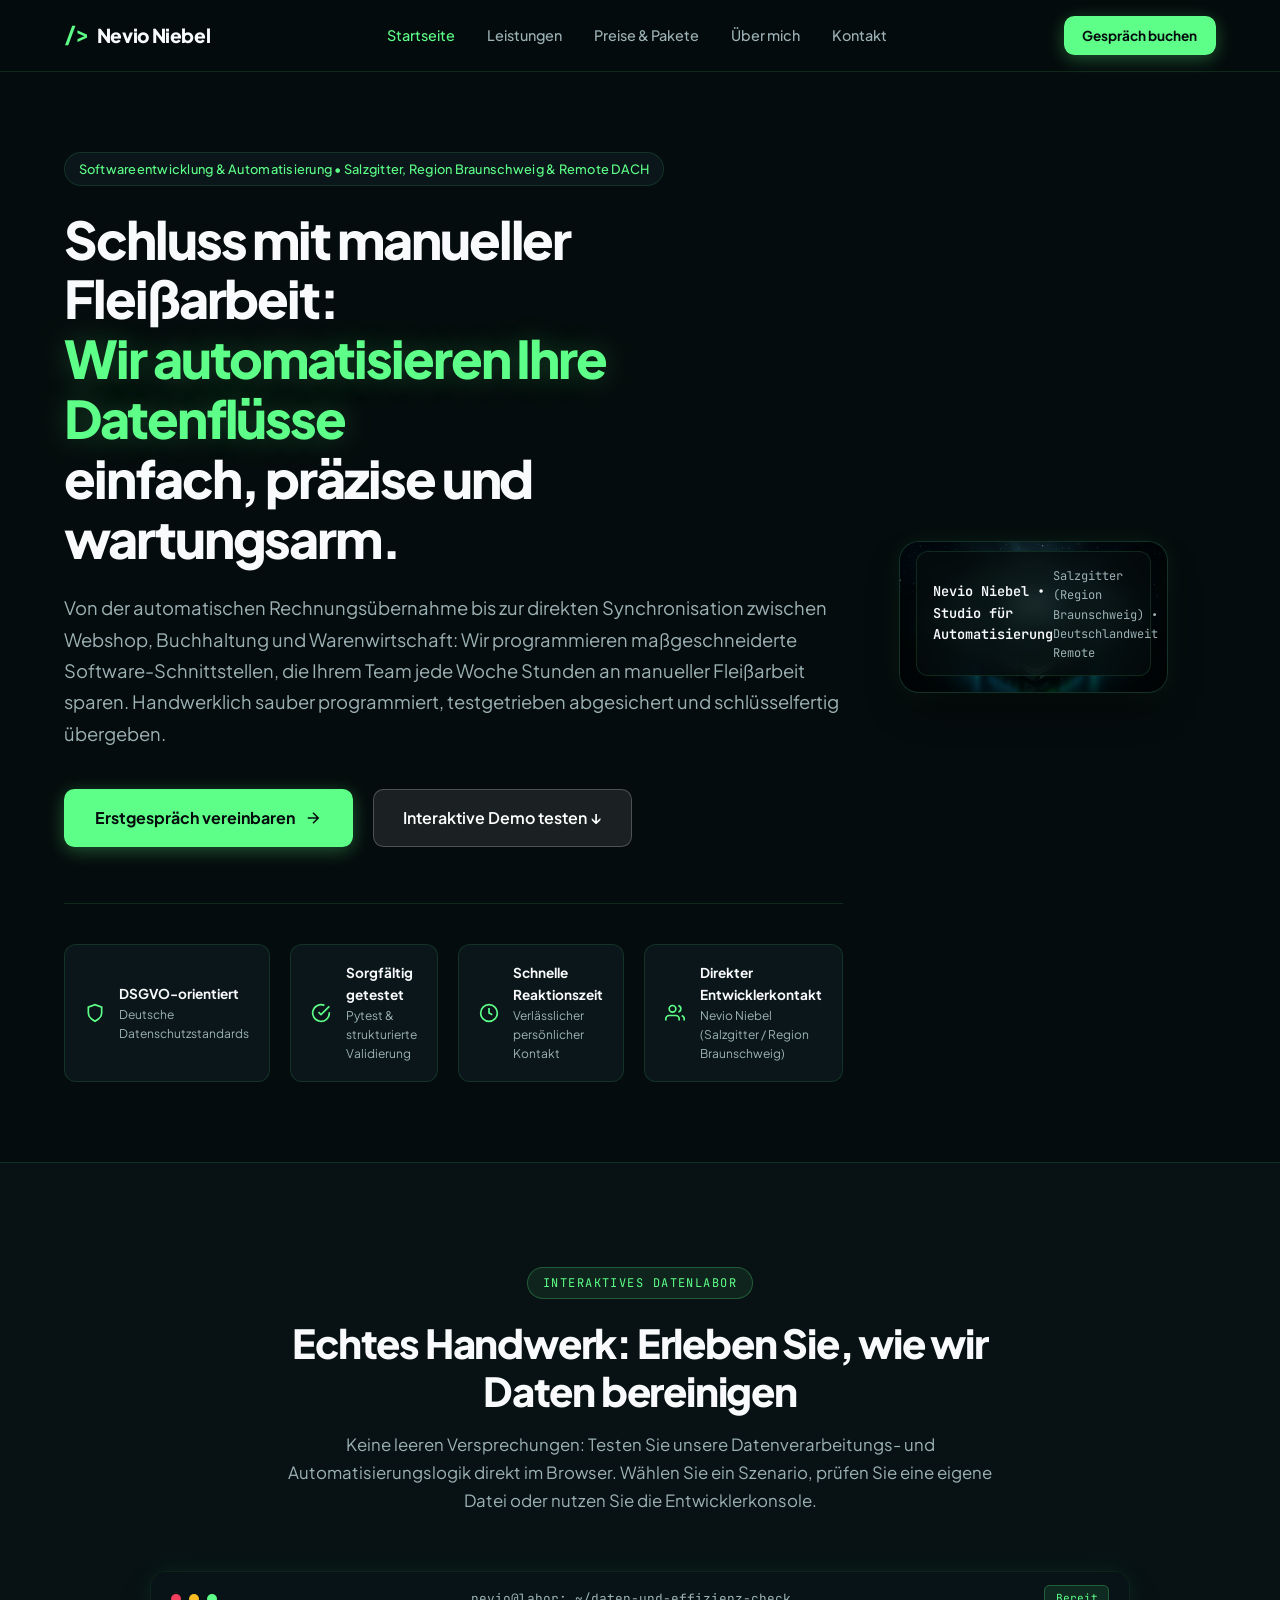
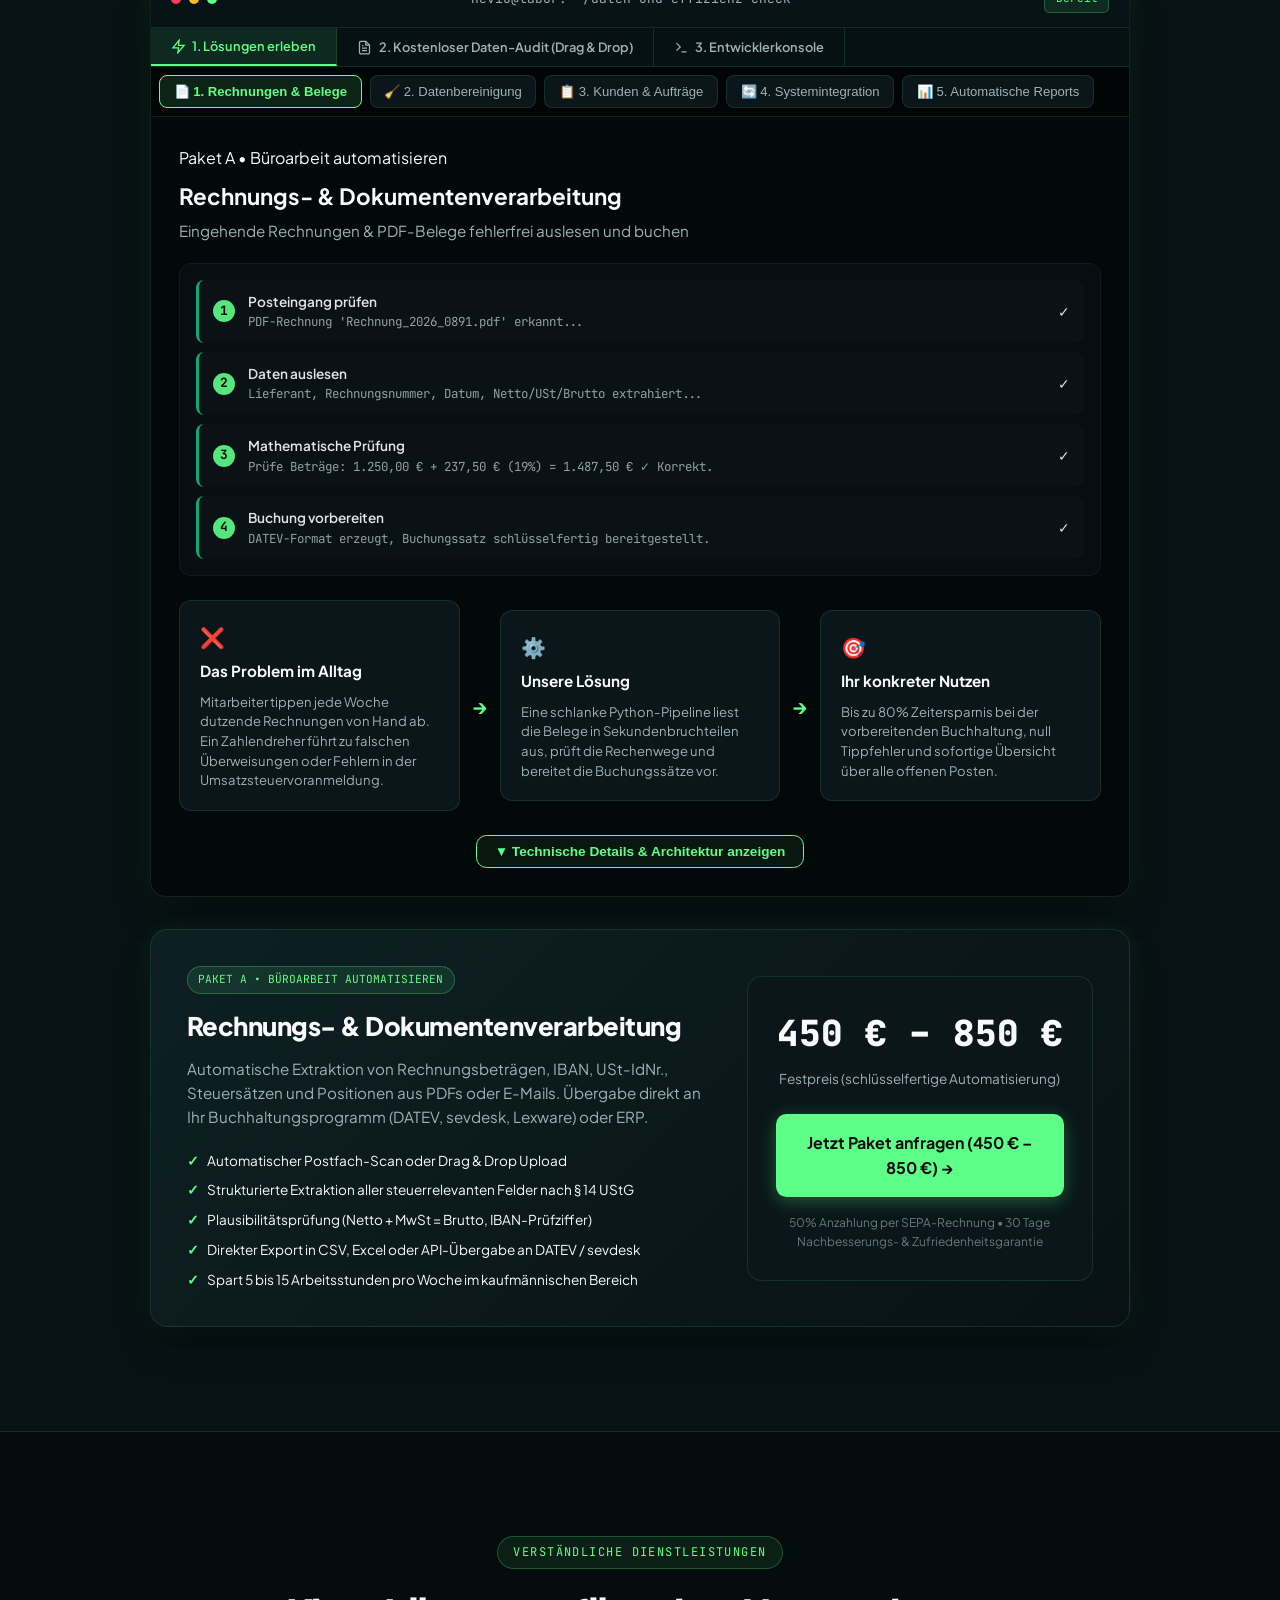
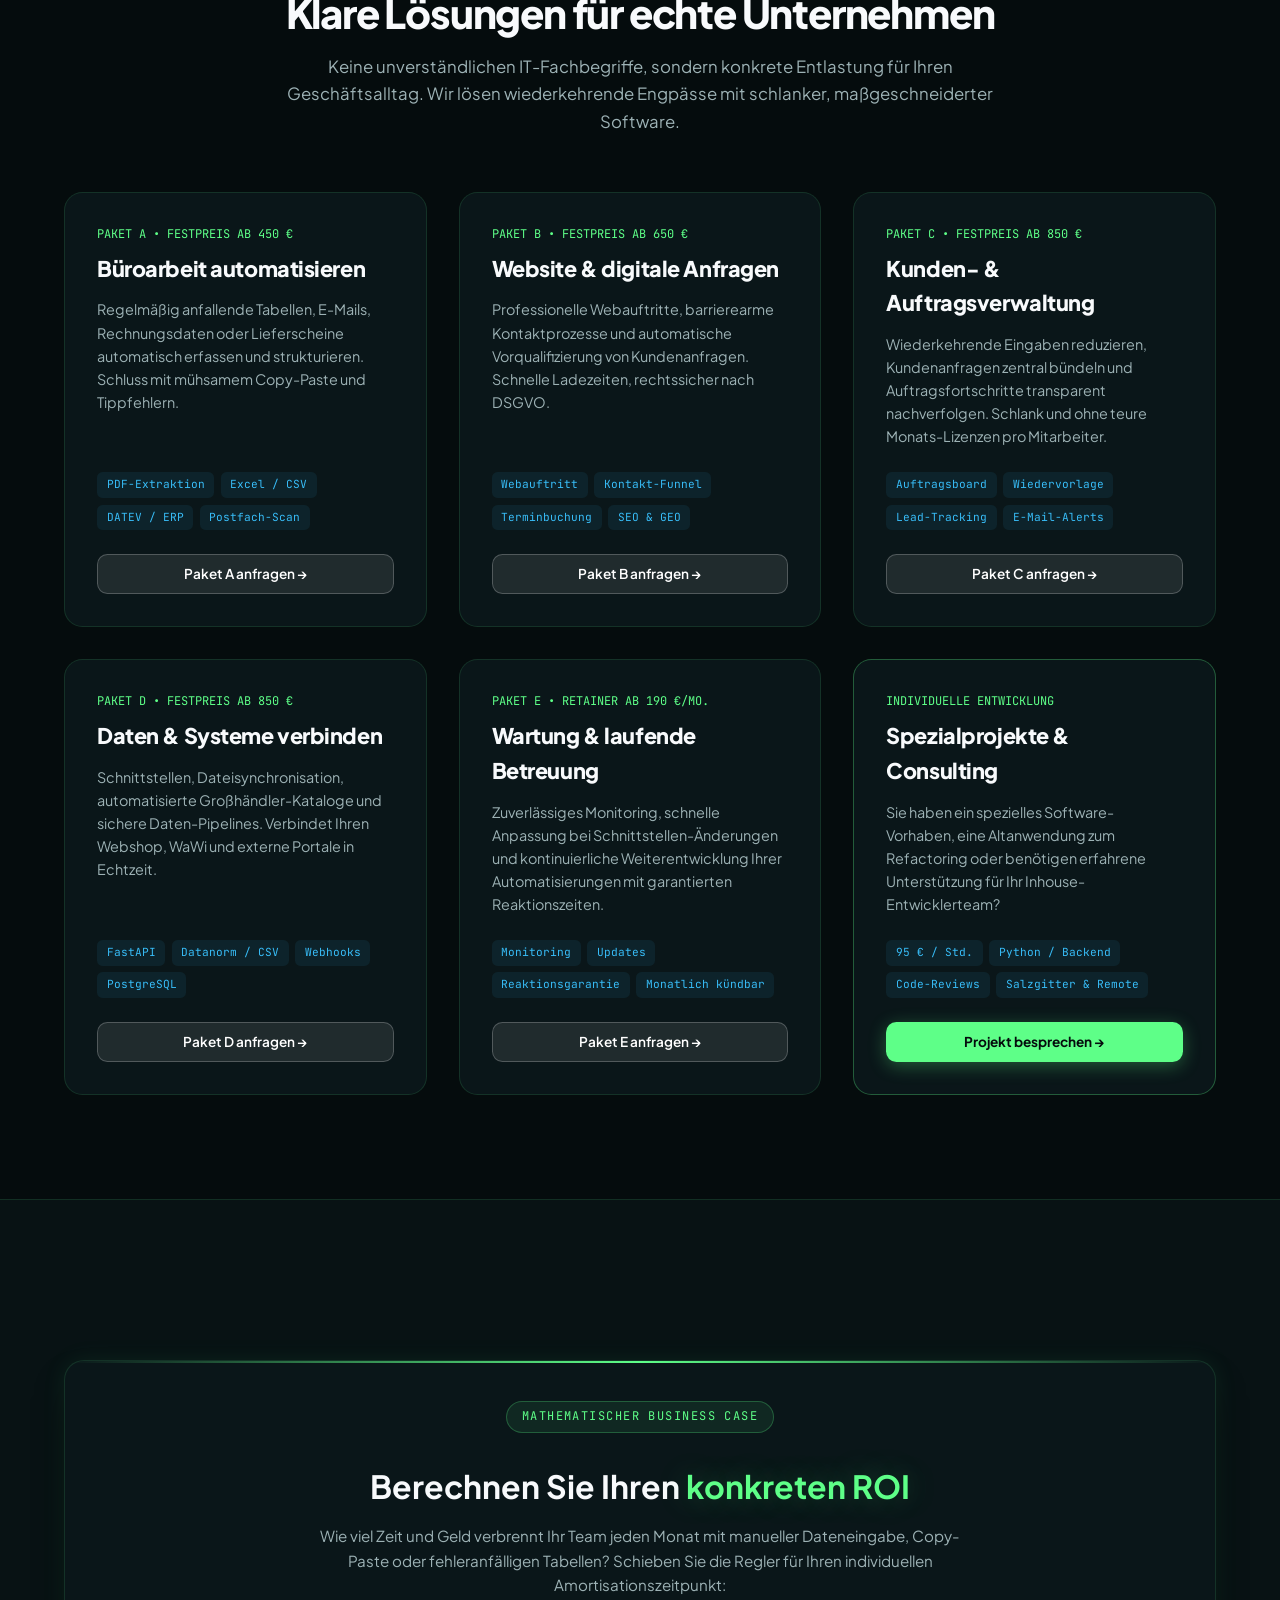
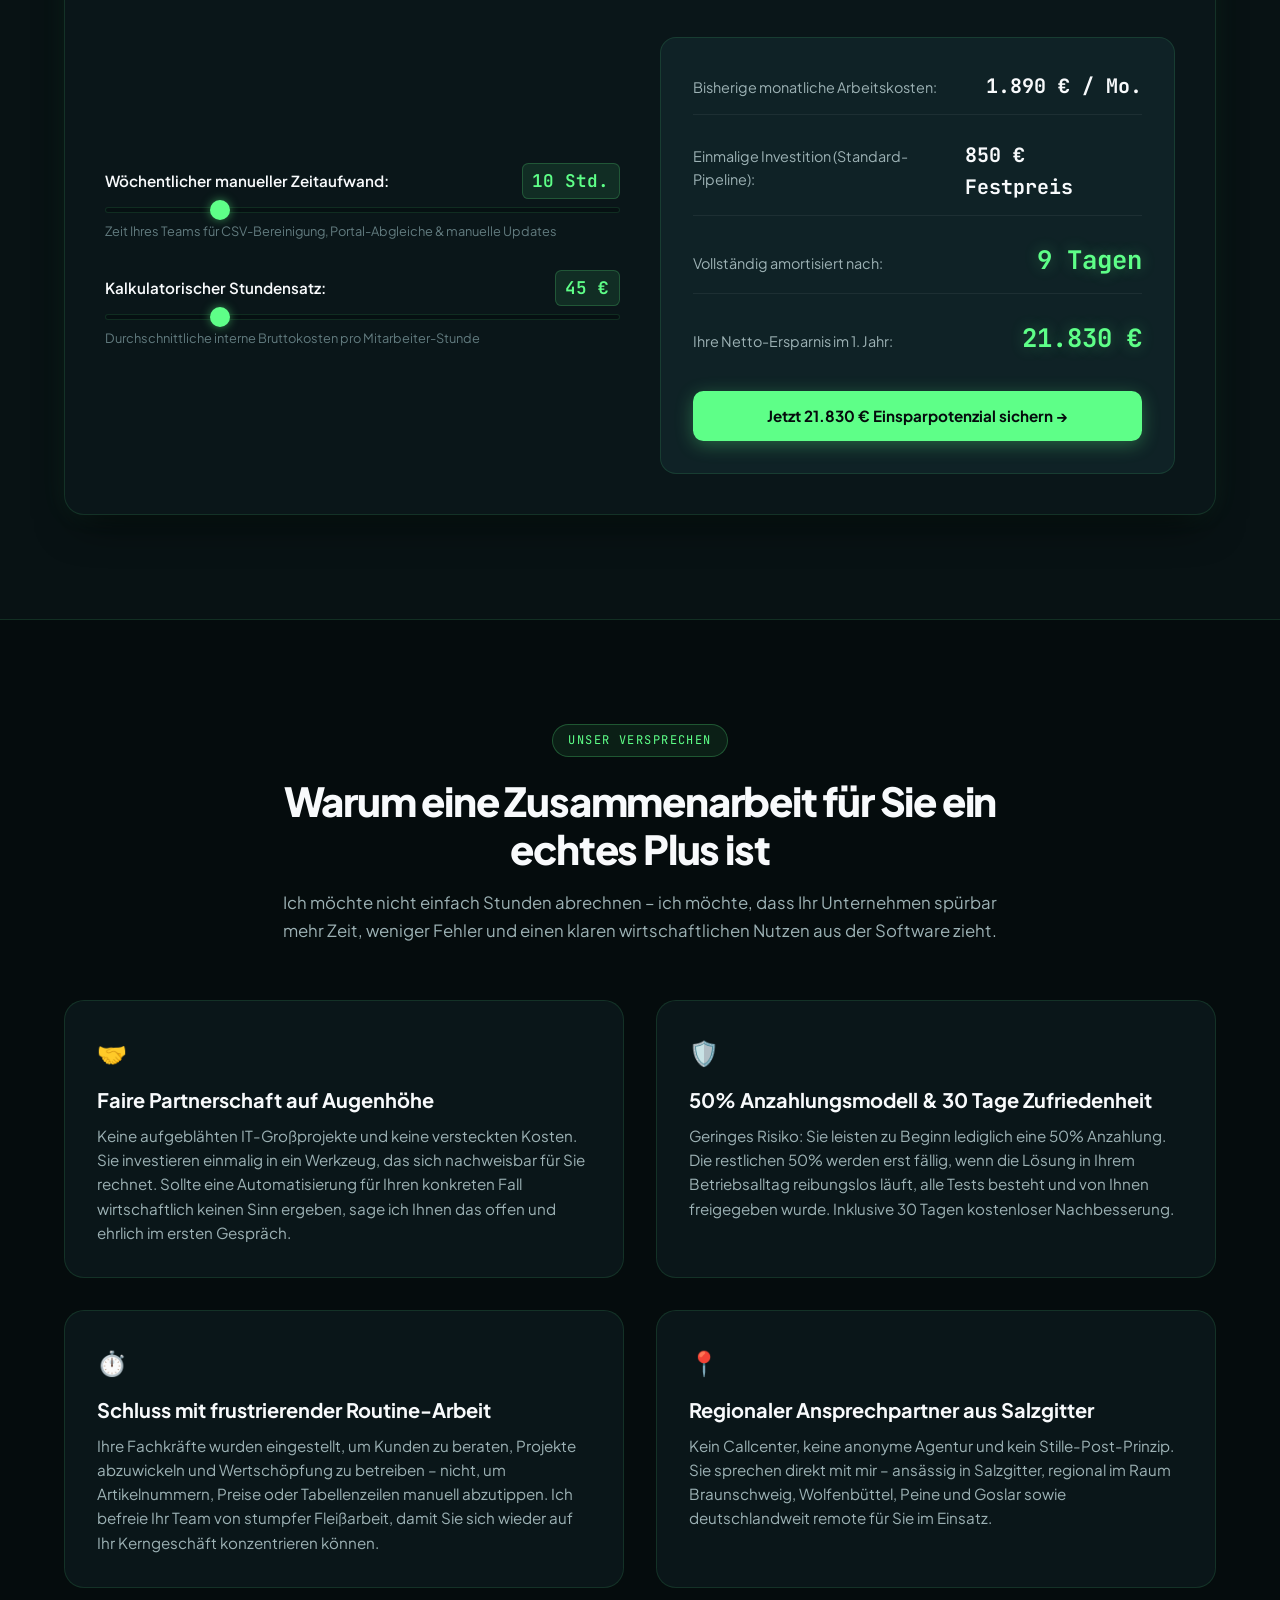
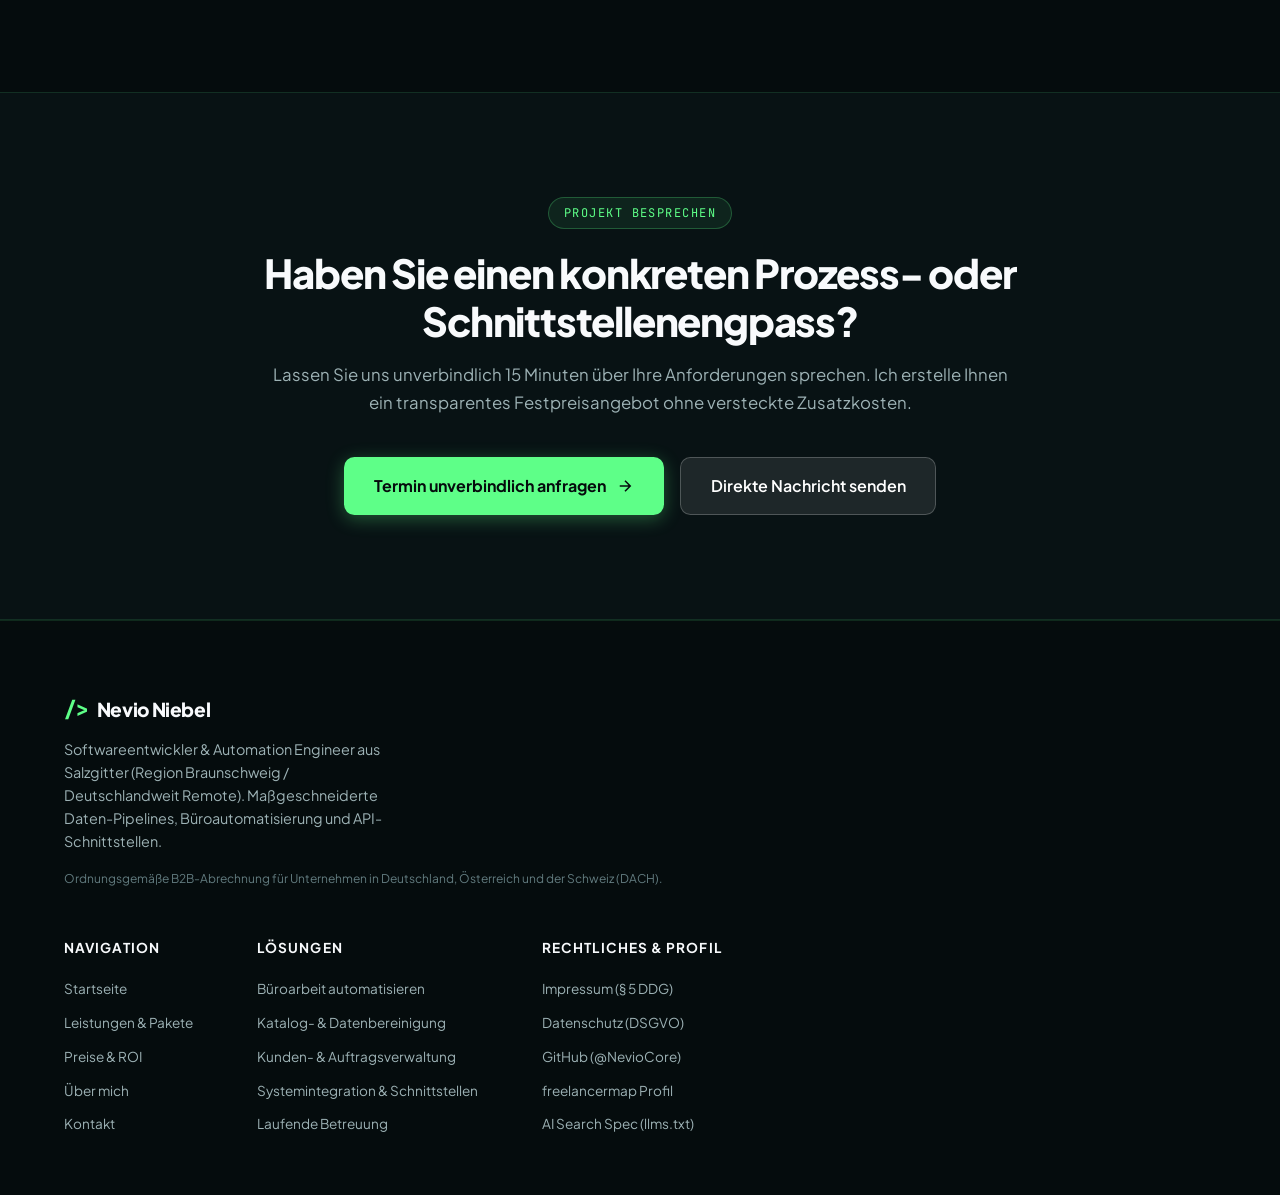
==== index.html @ fa5cabec "fix(forms): add return false to async form onsubmit handlers to prevent page reload" ====
<!DOCTYPE html>
<html lang="de" class="scroll-smooth">
<head>
  <meta charset="UTF-8">
  <meta name="viewport" content="width=device-width, initial-scale=1.0">
  <title>Nevio Niebel | Softwareentwicklung, Automatisierung &amp; Daten-Pipelines</title>
  <meta name="description" content="Softwareentwickler &amp; Data Engineer aus Salzgitter (Region Braunschweig / Deutschlandweit Remote). Spezialist für Prozessautomatisierung, API-Integrationen und robuste Daten-Pipelines direkt vom Entwickler.">
  <meta name="keywords" content="Softwareentwickler Freelancer, Python Automatisierung, Datenbereinigung Salzgitter, API Integration Braunschweig, ETL Pipeline Niedersachsen, Data Engineer Freelancer, Nevio Niebel">
  <meta name="author" content="Nevio Waldemar Niebel">
  <meta name="robots" content="index, follow, max-snippet:-1, max-image-preview:large, max-video-preview:-1">
  <link rel="canonical" href="https://nevioniebel.tech/">

  <!-- Open Graph / Social Media -->
  <meta property="og:type" content="website">
  <meta property="og:url" content="https://nevioniebel.tech/">
  <meta property="og:title" content="Nevio Niebel | Softwareentwicklung &amp; Datenautomatisierung">
  <meta property="og:description" content="Schlüsselfertige Daten-Pipelines, API-Schnittstellen und Prozessautomatisierung für Unternehmen. Handwerklich sauber gebaut, direkt vom Entwickler.">
  <meta property="og:image" content="https://nevioniebel.tech/assets/3d_hero_cyber.jpg">
  <meta property="og:locale" content="de_DE">

  <!-- Schema.org Structured Data for SEO & AI Search Engines (GEO) -->
  <script type="application/ld+json">
  {
    "@context": "https://schema.org",
    "@graph": [
      {
        "@type": "Person",
        "@id": "https://nevioniebel.tech/#person",
        "name": "Nevio Waldemar Niebel",
        "jobTitle": "Softwareentwickler & Automation Engineer",
        "url": "https://nevioniebel.tech",
        "address": {
          "@type": "PostalAddress",
          "addressLocality": "Salzgitter",
          "addressRegion": "Niedersachsen",
          "addressCountry": "DE"
        },
        "sameAs": [
          "https://github.com/NevioCore",
          "https://www.freelancermap.de/profil/nevio-waldemar-niebel"
        ],
        "email": "dev@nevioniebel.tech",
        "knowsAbout": [
          "Python Development",
          "Workflow Automation",
          "FastAPI & Microservices",
          "Data Pipelines & ETL",
          "API Integration",
          "Data Cleaning & Deduplication",
          "Test-Driven Development"
        ]
      },
      {
        "@type": "ProfessionalService",
        "@id": "https://nevioniebel.tech/#service",
        "name": "Nevio Niebel Software Engineering & Automatisierung",
        "url": "https://nevioniebel.tech",
        "provider": { "@id": "https://nevioniebel.tech/#person" },
        "address": {
          "@type": "PostalAddress",
          "addressLocality": "Salzgitter",
          "addressRegion": "Niedersachsen",
          "addressCountry": "DE"
        },
        "areaServed": [
          {
            "@type": "AdministrativeArea",
            "name": "Salzgitter, Braunschweig, Wolfenbüttel, Peine, Goslar"
          },
          {
            "@type": "Country",
            "name": "Deutschland (Remote)"
          }
        ],
        "description": "Individuelle Softwareentwicklung, maßgeschneiderte Daten-Pipelines, Büroautomatisierung und Schnittstellenanbindungen für mittelständische Unternehmen und Handwerksbetriebe."
      }
    ]
  }
  </script>

  <link rel="stylesheet" href="style.css?v=4.5">
  <link rel="preconnect" href="https://fonts.googleapis.com">
  <link rel="preconnect" href="https://fonts.gstatic.com" crossorigin>
  <link href="https://fonts.googleapis.com/css2?family=Plus+Jakarta+Sans:wght@300;400;500;600;700;800&family=JetBrains+Mono:wght@400;500;600&display=swap" rel="stylesheet">
</head>
<body class="site-body">

  <!-- Navigation Bar -->
  <header class="navbar" id="top">
    <div class="container nav-content">
      <a href="index.html" class="brand">
        <span class="brand-symbol">/&gt;</span>
        <span class="brand-text">Nevio Niebel</span>
      </a>
      <nav class="nav-links" id="main-nav">
        <a href="index.html" class="active">Startseite</a>
        <a href="services.html">Leistungen</a>
        <a href="pricing.html">Preise &amp; Pakete</a>
        <a href="about.html">Über mich</a>
        <a href="contact.html">Kontakt</a>
      </nav>
      <div class="nav-cta">
        <a href="booking.html" class="btn btn-primary btn-sm">
          Gespräch buchen
        </a>
      </div>
    </div>
  </header>

  <main>
    <!-- Hero Section -->
    <section class="hero-section">
      <div class="container">
        <div class="hero-grid">
          
          <div class="hero-text">
            <span class="hero-studio-tag" style="display: inline-block; padding: 0.35rem 0.85rem; background: var(--color-surface); border: 1px solid var(--color-border); border-radius: 2rem; font-size: 0.8rem; font-weight: 500; color: var(--color-mint); margin-bottom: 1.5rem; letter-spacing: 0.02em;">
              Softwareentwicklung &amp; Automatisierung • Salzgitter, Region Braunschweig &amp; Remote DACH
            </span>

            <h1 class="hero-title">
              Schluss mit manueller Fleißarbeit:<br>
              <span class="highlight-mint">Wir automatisieren Ihre Datenflüsse</span><br>
              einfach, präzise und wartungsarm.
            </h1>

            <p class="hero-subtitle">
              Von der automatischen Rechnungsübernahme bis zur direkten Synchronisation zwischen Webshop, Buchhaltung und Warenwirtschaft: Wir programmieren maßgeschneiderte Software-Schnittstellen, die Ihrem Team jede Woche Stunden an manueller Fleißarbeit sparen. Handwerklich sauber programmiert, testgetrieben abgesichert und schlüsselfertig übergeben.
            </p>

            <div class="hero-actions">
              <a href="booking.html" class="btn btn-primary btn-lg">
                <span>Erstgespräch vereinbaren</span>
                <svg width="18" height="18" viewBox="0 0 24 24" fill="none" stroke="currentColor" stroke-width="2"><path d="M5 12h14M12 5l7 7-7 7"/></svg>
              </a>
              <a href="#terminal-demo" class="btn btn-secondary btn-lg">
                <span>Interaktive Demo testen ↓</span>
              </a>
            </div>

            <!-- Trust Badges Strip with Clean SVG Icons -->
            <div class="trust-strip">
              <div class="trust-badge">
                <svg class="badge-icon-svg" width="20" height="20" viewBox="0 0 24 24" fill="none" stroke="currentColor" stroke-width="2"><path d="M12 22s8-4 8-10V5l-8-3-8 3v7c0 6 8 10 8 10z"/></svg>
                <div>
                  <strong>DSGVO-orientiert</strong>
                  <small>Deutsche Datenschutzstandards</small>
                </div>
              </div>
              <div class="trust-badge">
                <svg class="badge-icon-svg" width="20" height="20" viewBox="0 0 24 24" fill="none" stroke="currentColor" stroke-width="2"><path d="M22 11.08V12a10 10 0 1 1-5.93-9.14"/><polyline points="22 4 12 14.01 9 11.01"/></svg>
                <div>
                  <strong>Sorgfältig getestet</strong>
                  <small>Pytest &amp; strukturierte Validierung</small>
                </div>
              </div>
              <div class="trust-badge">
                <svg class="badge-icon-svg" width="20" height="20" viewBox="0 0 24 24" fill="none" stroke="currentColor" stroke-width="2"><circle cx="12" cy="12" r="10"/><polyline points="12 6 12 12 16 14"/></svg>
                <div>
                  <strong>Schnelle Reaktionszeit</strong>
                  <small>Verlässlicher persönlicher Kontakt</small>
                </div>
              </div>
              <div class="trust-badge">
                <svg class="badge-icon-svg" width="20" height="20" viewBox="0 0 24 24" fill="none" stroke="currentColor" stroke-width="2"><path d="M17 21v-2a4 4 0 0 0-4-4H5a4 4 0 0 0-4 4v2"/><circle cx="9" cy="7" r="4"/><path d="M23 21v-2a4 4 0 0 0-3-3.87"/><path d="M16 3.13a4 4 0 0 1 0 7.75"/></svg>
                <div>
                  <strong>Direkter Entwicklerkontakt</strong>
                  <small>Nevio Niebel (Salzgitter / Region Braunschweig)</small>
                </div>
              </div>
            </div>

          </div>

          <!-- Hero 3D Visual -->
          <div class="hero-visual-frame">
            <img src="assets/3d_hero_cyber.jpg" alt="Automatisierte Daten-Pipelines Architektur" class="hero-visual-img">
            <div class="visual-badge">
              <div style="font-weight: 600; color: var(--color-text-primary); font-size: 0.85rem;">
                Nevio Niebel • Studio für Automatisierung
              </div>
              <div style="color: var(--color-text-secondary); font-size: 0.75rem; margin-top: 0.2rem;">
                Salzgitter (Region Braunschweig) • Deutschlandweit Remote
              </div>
            </div>
          </div>

        </div>
      </div>
    </section>

    <!-- Interactive Data & Automation Labor (3 Strictly Separated Tabs) -->
    <section id="terminal-demo" class="section section-dark">
      <div class="container">
        <div class="section-header">
          <span class="section-tag">Interaktives Datenlabor</span>
          <h2 class="section-title">Echtes Handwerk: Erleben Sie, wie wir Daten bereinigen</h2>
          <p class="section-subtitle">
            Keine leeren Versprechungen: Testen Sie unsere Datenverarbeitungs- und Automatisierungslogik direkt im Browser. Wählen Sie ein Szenario, prüfen Sie eine eigene Datei oder nutzen Sie die Entwicklerkonsole.
          </p>
        </div>

        <div class="terminal-container">
          <!-- Terminal Window Shell -->
          <div class="terminal-window">
            
            <!-- Window Title Bar -->
            <div class="terminal-bar">
              <div class="terminal-dots">
                <span class="dot dot-red"></span>
                <span class="dot dot-yellow"></span>
                <span class="dot dot-green"></span>
              </div>
              <span class="terminal-title">nevio@labor: ~/daten-und-effizienz-check</span>
              <span class="terminal-badge" id="terminal-status-badge">Bereit</span>
            </div>

            <!-- Mode Switcher Tabs (3 Distinct Functional Modes) -->
            <div class="terminal-mode-bar" role="tablist">
              <button class="terminal-mode-btn active" id="tab-mode-scenarios" role="tab" aria-selected="true" onclick="switchTerminalMode('scenarios')">
                <svg width="15" height="15" viewBox="0 0 24 24" fill="none" stroke="currentColor" stroke-width="2"><polygon points="13 2 3 14 12 14 11 22 21 10 12 10 13 2"/></svg>
                <span>1. Lösungen erleben</span>
              </button>
              <button class="terminal-mode-btn" id="tab-mode-audit" role="tab" aria-selected="false" onclick="switchTerminalMode('audit')">
                <svg width="15" height="15" viewBox="0 0 24 24" fill="none" stroke="currentColor" stroke-width="2"><path d="M14 2H6a2 2 0 0 0-2 2v16a2 2 0 0 0 2 2h12a2 2 0 0 0 2-2V8z"/><polyline points="14 2 14 8 20 8"/><line x1="16" y1="13" x2="8" y2="13"/><line x1="16" y1="17" x2="8" y2="17"/><polyline points="10 9 9 9 8 9"/></svg>
                <span>2. Kostenloser Daten-Audit (Drag &amp; Drop)</span>
              </button>
              <button class="terminal-mode-btn" id="tab-mode-cli" role="tab" aria-selected="false" onclick="switchTerminalMode('cli')">
                <svg width="15" height="15" viewBox="0 0 24 24" fill="none" stroke="currentColor" stroke-width="2"><polyline points="4 17 10 11 4 5"/><line x1="12" y1="19" x2="20" y2="19"/></svg>
                <span>3. Entwicklerkonsole</span>
              </button>
            </div>

            <!-- ======================================================== -->
            <!-- VIEW 1: LÖSUNGEN ERLEBEN (SCENARIOS & PLAIN EXPLANATIONS)-->
            <!-- ======================================================== -->
            <div id="view-scenarios" class="terminal-view-panel">
              
              <!-- Scenario Selector Bar -->
              <div class="scenario-selector-bar">
                <button class="scenario-tab-btn active" data-scenario="invoicing" onclick="playScenario('invoicing')">
                  <span>📄 1. Rechnungen &amp; Belege</span>
                </button>
                <button class="scenario-tab-btn" data-scenario="dataclean" onclick="playScenario('dataclean')">
                  <span>🧹 2. Datenbereinigung</span>
                </button>
                <button class="scenario-tab-btn" data-scenario="crmsync" onclick="playScenario('crmsync')">
                  <span>📋 3. Kunden &amp; Aufträge</span>
                </button>
                <button class="scenario-tab-btn" data-scenario="apisync" onclick="playScenario('apisync')">
                  <span>🔄 4. Systemintegration</span>
                </button>
                <button class="scenario-tab-btn" data-scenario="reporting" onclick="playScenario('reporting')">
                  <span>📊 5. Automatische Reports</span>
                </button>
              </div>

              <!-- Scenario Details Container -->
              <div class="scenario-display-box">
                <div class="scenario-meta-row">
                  <div>
                    <span class="badge badge-mint" id="scenario-detail-badge">Paket A • Büroarbeit automatisieren</span>
                    <h3 class="scenario-heading" id="scenario-detail-title">Rechnungs- &amp; Dokumentenverarbeitung</h3>
                    <p class="scenario-tagline" id="scenario-detail-tagline">Eingehende Rechnungen &amp; PDF-Belege fehlerfrei auslesen und buchen</p>
                  </div>
                </div>

                <!-- Step by step visual process animation -->
                <div class="scenario-steps-container" id="scenario-steps-container">
                  <!-- Steps injected via app.js -->
                </div>

                <!-- Plain Language Human Explanation Cards Grid -->
                <div class="scenario-explanation-grid">
                  <div class="scenario-exp-card">
                    <div class="exp-icon">❌</div>
                    <h4>Das Problem im Alltag</h4>
                    <p id="scenario-plain-problem">Mitarbeiter tippen jede Woche dutzende Rechnungen von Hand ab. Ein Zahlendreher führt zu falschen Überweisungen oder Fehlern in der Umsatzsteuervoranmeldung.</p>
                  </div>
                  <div class="exp-card-arrow">→</div>
                  <div class="scenario-exp-card">
                    <div class="exp-icon">⚙️</div>
                    <h4>Unsere Lösung</h4>
                    <p id="scenario-plain-solution">Eine schlanke Python-Pipeline liest die Belege in Sekundenbruchteilen aus, prüft die Rechenwege und bereitet die Buchungssätze vor.</p>
                  </div>
                  <div class="exp-card-arrow">→</div>
                  <div class="scenario-exp-card">
                    <div class="exp-icon">🎯</div>
                    <h4>Ihr konkreter Nutzen</h4>
                    <p id="scenario-plain-benefit">Bis zu 80% Zeitersparnis bei der vorbereitenden Buchhaltung, null Tippfehler und sofortige Übersicht über alle offenen Posten.</p>
                  </div>
                </div>

                <!-- Technical Details Toggle -->
                <div style="margin-top: 1.5rem; text-align: center;">
                  <button type="button" class="btn btn-outline btn-sm" id="scenario-tech-toggle-btn" onclick="toggleScenarioTechDetails()">
                    ▼ Technische Details &amp; Architektur anzeigen
                  </button>
                </div>

                <div class="scenario-tech-details" id="scenario-tech-details" style="display: none;">
                  <div class="tech-detail-box">
                    <strong>Eingesetzte Technologien &amp; Standards:</strong>
                    <p style="margin: 0.5rem 0 0 0; color: var(--color-text-secondary); font-size: 0.85rem; font-family: var(--font-mono);">
                      Python 3.12 (Standardbibliothek-First) • Pydantic v2 Typvalidierung • PyPDF / pdfplumber • RFC 4180 CSV / DATEV-Format • SHA-256 Deduplizierung • Pytest Testabdeckung • Docker Container
                    </p>
                  </div>
                </div>

              </div>

            </div>

            <!-- ======================================================== -->
            <!-- VIEW 2: KOSTENLOSER DATEN-AUDIT (REAL IN-BROWSER ENGINE) -->
            <!-- ======================================================== -->
            <div id="view-audit" class="terminal-view-panel" style="display: none;">
              
              <!-- Dropzone -->
              <div class="audit-dropzone" id="audit-dropzone" onclick="triggerFileInput()" ondragover="handleDragOver(event)" ondragleave="handleDragLeave(event)" ondrop="handleFileDrop(event)">
                <div class="dropzone-svg-icon">
                  <svg width="48" height="48" viewBox="0 0 24 24" fill="none" stroke="currentColor" stroke-width="1.5"><path d="M21 15v4a2 2 0 0 1-2 2H5a2 2 0 0 1-2-2v-4"/><polyline points="17 8 12 3 7 8"/><line x1="12" y1="3" x2="12" y2="15"/></svg>
                </div>
                <div class="dropzone-title">CSV-, TSV-, JSON- oder Textdatei hier hineinziehen oder klicken</div>
                <div class="dropzone-desc">
                  Max. 25 MB. Unterstützt deutsche und internationale Zahlenformate, Trennzeichen in Anführungszeichen und multiline Datensätze.
                </div>
                <div class="dropzone-privacy-pill">
                  <svg width="14" height="14" viewBox="0 0 24 24" fill="none" stroke="currentColor" stroke-width="2"><rect x="3" y="11" width="18" height="11" rx="2" ry="2"/><path d="M7 11V7a5 5 0 0 1 10 0v4"/></svg>
                  <span>Sicher &amp; Lokal: Die Analyse erfolgt clientseitig in Ihrem Webbrowser ohne Speicherung auf externen Servern.</span>
                </div>
                <input type="file" id="audit-file-input" accept=".csv,.tsv,.json,.txt" style="display: none;" onchange="handleFileSelect(event)">
                
                <div style="margin-top: 1.25rem;">
                  <button type="button" class="btn btn-secondary btn-sm" onclick="event.stopPropagation(); loadSampleDataset();">
                    🧪 Beispieldatei laden (Musterkatalog Großhandel mit typischen Fehlern)
                  </button>
                </div>
              </div>

              <!-- Progress Box (Animated during check) -->
              <div class="audit-progress-box" id="audit-progress-box" style="display: none;">
                <div class="progress-spinner"></div>
                <div class="progress-title" id="audit-progress-label">Analysiere Dateistruktur...</div>
                <div class="progress-track">
                  <div class="progress-fill" id="audit-progress-bar" style="width: 0%;"></div>
                </div>
              </div>

              <!-- Results Dashboard (Shown after analysis) -->
              <div class="audit-results-box" id="audit-results-box" style="display: none;">
                
                <div class="audit-results-header">
                  <div>
                    <span class="badge badge-success">✓ Audit abgeschlossen</span>
                    <h3 style="font-size: 1.4rem; margin: 0.5rem 0 0.2rem 0;" id="audit-res-filename">Dateiname.csv</h3>
                    <p style="color: var(--color-text-secondary); font-size: 0.85rem; margin: 0;" id="audit-res-rowcount">0 Zeilen analysiert</p>
                  </div>
                  <button type="button" class="btn btn-outline btn-sm" onclick="resetAuditDropzone()">
                    🔄 Andere Datei prüfen
                  </button>
                </div>

                <!-- Metric Cards Grid -->
                <div class="audit-metrics-grid">
                  <div class="audit-metric-card">
                    <div class="metric-num text-warn" id="audit-metric-dupes">0</div>
                    <div class="metric-lbl">Redundante Dubletten (SHA-256)</div>
                    <small>Identische Datensätze unter unterschiedlichen IDs</small>
                  </div>
                  <div class="audit-metric-card">
                    <div class="metric-num text-danger" id="audit-metric-encoding">0</div>
                    <div class="metric-lbl">Korrumpierte Umlaute &amp; Zeichen</div>
                    <small>UTF-8 / ISO Zeichensatzfehler (z.B. 'MÃ¼ller')</small>
                  </div>
                  <div class="audit-metric-card">
                    <div class="metric-num text-warn" id="audit-metric-phones">0</div>
                    <div class="metric-lbl">Inkonsistente Telefonnummern</div>
                    <small>Nicht nach E.164 Standard formatiert</small>
                  </div>
                  <div class="audit-metric-card">
                    <div class="metric-num text-info" id="audit-metric-missing">0</div>
                    <div class="metric-lbl">Fehlende Pflichtangaben</div>
                    <small>Leere Felder, fehlende Preise oder Beschreibungen</small>
                  </div>
                </div>

                <!-- ROI & Time Loss Card (Transparent assumptions) -->
                <div class="audit-roi-card">
                  <div class="roi-calc-header">
                    <h4>⏱️ Berechneter manueller Zeitaufwand &amp; Kostenverschwendung</h4>
                    <span class="badge badge-outline">Transparente Kalkulation</span>
                  </div>
                  <div class="roi-calc-grid">
                    <div>
                      <div class="roi-val" id="audit-res-hours">ca. 1,5 Std. / Monat</div>
                      <div class="roi-lbl">Verlorene Arbeitszeit Ihres Teams</div>
                    </div>
                    <div>
                      <div class="roi-val text-warn" id="audit-res-monthly-loss">ca. 68 € / Monat</div>
                      <div class="roi-lbl">Monatliche Arbeitskosten (bei 45 €/h)</div>
                    </div>
                    <div>
                      <div class="roi-val text-mint" id="audit-res-annual-loss">ca. 810 € / Jahr</div>
                      <div class="roi-lbl">Vermeidbarer jährlicher Verlust</div>
                    </div>
                  </div>
                  <div class="roi-note">
                    <strong>Hinweis zu den Zahlen:</strong> Die Fehleranzahl entspricht den exakt gemessenen Datenqualitätsproblemen in Ihrer Datei. Der Zeitaufwand beruht auf einer vorsichtigen, transparenten Schätzung von durchschnittlich 2 Minuten manuellem Korrekturaufwand pro Fehlerfall (Recherche, Korrektur und Rücksprache).
                  </div>
                  <div id="audit-sample-note" style="display: none; margin-top: 0.5rem; font-size: 0.8rem; color: var(--color-mint);">
                    ℹ️ Hinweis zum Musterdatensatz: Zeigt 14 repräsentative Katalogzeilen mit typischen Datenfehlern aus dem deutschen Großhandel.
                  </div>
                </div>

                <!-- Action Buttons: Download Report & Cleaned File -->
                <div class="audit-actions-bar">
                  <button type="button" class="btn btn-secondary" onclick="downloadAuditReport()">
                    <svg width="16" height="16" viewBox="0 0 24 24" fill="none" stroke="currentColor" stroke-width="2"><path d="M21 15v4a2 2 0 0 1-2 2H5a2 2 0 0 1-2-2v-4"/><polyline points="7 10 12 15 17 10"/><line x1="12" y1="15" x2="12" y2="3"/></svg>
                    <span>Audit-Bericht herunterladen (.txt)</span>
                  </button>
                  <button type="button" class="btn btn-primary" onclick="downloadCleanedFile()">
                    <svg width="16" height="16" viewBox="0 0 24 24" fill="none" stroke="currentColor" stroke-width="2"><polyline points="20 6 9 17 4 12"/></svg>
                    <span>Bereinigte Datei herunterladen (.csv)</span>
                  </button>
                </div>

                <!-- Optional Lead Capture for Free Expert Assessment (No Mailto Lock-In) -->
                <div class="audit-lead-box" id="audit-lead-box">
                  <div id="audit-lead-form-box">
                    <h4 style="margin: 0 0 0.5rem 0; font-size: 1.15rem;">Möchten Sie diese Datenfehler künftig vollautomatisch verhindern?</h4>
                    <p style="color: var(--color-text-secondary); font-size: 0.9rem; margin-bottom: 1.25rem;">
                      Fordern Sie eine kostenlose, unverbindliche Ersteinschätzung an. Ich zeige Ihnen, wie sich dieser Datenstrom mit einer schlanken Python-Pipeline dauerhaft ohne manuelle Eingriffe automatisieren lässt.
                    </p>
                    <form onsubmit="handleAuditLeadSubmit(event); return false;">
                      <div class="form-row">
                        <div class="form-group">
                          <label for="audit-lead-name">Ihr Name *</label>
                          <input type="text" id="audit-lead-name" class="form-control" placeholder="z. B. Frank Meier" required>
                        </div>
                        <div class="form-group">
                          <label for="audit-lead-company">Unternehmen *</label>
                          <input type="text" id="audit-lead-company" class="form-control" placeholder="z. B. Meier Großhandel GmbH" required>
                        </div>
                      </div>
                      <div class="form-group">
                        <label for="audit-lead-email">Geschäftliche E-Mail-Adresse *</label>
                        <input type="email" id="audit-lead-email" class="form-control" placeholder="meier@firma.de" required>
                      </div>
                      <div class="form-group">
                        <label for="audit-lead-message">Kurze Problembeschreibung (bereits vorausgefüllt)</label>
                        <textarea id="audit-lead-message" class="form-control" rows="2"></textarea>
                      </div>
                      <div class="form-group form-check" style="margin-top: 0.75rem;">
                        <input type="checkbox" id="audit-lead-consent" required>
                        <label for="audit-lead-consent" style="font-size: 0.8rem; color: var(--color-text-secondary);">
                          Ich willige ein, dass Nevio Niebel meine Angaben zur Beantwortung dieser Anfrage speichert und verarbeitet. Kein Newsletter, kein Spam. Widerruf jederzeit möglich. (<a href="legal.html#datenschutz" target="_blank" style="color: var(--color-mint);">Datenschutz</a>)
                        </label>
                      </div>
                      <button type="submit" class="btn btn-primary btn-block" style="margin-top: 1rem;">
                        <span>Kostenlose Ersteinschätzung anfordern →</span>
                      </button>
                    </form>
                  </div>

                  <!-- Lead Success State -->
                  <div id="audit-lead-success-box" style="display: none; text-align: center; padding: 2rem;">
                    <div style="font-size: 2.5rem; color: var(--color-mint); margin-bottom: 0.5rem;">✓</div>
                    <h4 style="font-size: 1.3rem; margin-bottom: 0.5rem;">Vielen Dank für Ihre Anfrage!</h4>
                    <p id="audit-lead-status-msg" style="color: var(--color-text-secondary); font-size: 0.95rem; max-width: 480px; margin: 0 auto 1.5rem auto;">
                      Ihre Anfrage wurde vorbereitet (Referenz: <strong id="audit-lead-ref-code" class="highlight-mint">LEAD-REF</strong>). Klicken Sie unten auf den Button, um die Daten direkt per E-Mail an Nevio Niebel zu übermitteln. Ich prüfe Ihren Fall persönlich und melde mich innerhalb von 24h an Werktagen bei Ihnen.
                    </p>
                    <div style="display: flex; gap: 0.75rem; justify-content: center; flex-wrap: wrap;">
                      <a id="audit-lead-mailto-btn" href="#" class="btn btn-primary btn-sm">✉️ Anfrage jetzt per E-Mail absenden</a>
                      <a href="booking.html" class="btn btn-secondary btn-sm">Termin im Kalender vormerken</a>
                    </div>
                  </div>

                </div>

              </div>

            </div>

            <!-- ======================================================== -->
            <!-- VIEW 3: ENTWICKLERKONSOLE (FULL CLI COMMAND LINE)         -->
            <!-- ======================================================== -->
            <div id="view-cli" class="terminal-view-panel" style="display: none;">
              
              <!-- CLI Output Screen -->
              <div class="cli-screen" id="cli-screen">
                <div class="cli-line"><span class="prompt-user">gast@besucher</span>:<span class="prompt-path">~/labor</span>$ <span class="text-cmd">help</span></div>
                <div class="cli-line text-log">[INFO] Interaktive Entwicklerkonsole aktiv.</div>
                <div class="cli-line text-log">[INFO] Tippen Sie 'sample' zum Laden von Testdaten, 'audit' zum Prüfen oder 'clean' zur Bereinigung.</div>
              </div>

              <!-- Quick Action Command Pills Bar (Exclusively in CLI tab!) -->
              <div class="terminal-pills-bar">
                <span class="pill-label">Schnellbefehle:</span>
                <button type="button" class="quick-cmd-pill" onclick="executeCliCommand('help')">help</button>
                <button type="button" class="quick-cmd-pill" onclick="executeCliCommand('sample')">sample</button>
                <button type="button" class="quick-cmd-pill" onclick="executeCliCommand('audit')">audit</button>
                <button type="button" class="quick-cmd-pill" onclick="executeCliCommand('clean')">clean</button>
                <button type="button" class="quick-cmd-pill" onclick="executeCliCommand('summary')">summary</button>
                <button type="button" class="quick-cmd-pill" onclick="executeCliCommand('duplicates')">duplicates</button>
                <button type="button" class="quick-cmd-pill" onclick="executeCliCommand('roi')">roi</button>
                <button type="button" class="quick-cmd-pill" onclick="executeCliCommand('clear')">clear</button>
              </div>

              <!-- CLI Input Bar (Exclusively in CLI tab!) -->
              <div class="terminal-cli-bar">
                <span class="prompt-user">gast@besucher</span>:<span class="prompt-path">~/labor</span>$&nbsp;
                <input type="text" id="terminal-cli-input" class="terminal-cli-input" placeholder="Befehl eingeben (z.B. 'help', 'sample', 'audit', 'clean', 'roi')..." onkeydown="handleCliKeyDown(event)">
                <button type="button" class="terminal-cli-submit" onclick="submitCliCommand()">Ausführen ↵</button>
              </div>

            </div>

          </div>

          <!-- Synchronized Direct Offer Card Directly Below Terminal Window -->
          <div class="terminal-offer-card" id="terminal-offer-card">
            <div class="offer-info">
              <div class="offer-header">
                <span class="offer-badge" id="offer-badge">Schlüsselfertig • 24–48h Prototyp</span>
              </div>
              <h3 class="offer-title" id="offer-title">Rechnungs- &amp; Dokumentenverarbeitung</h3>
              <p class="offer-desc" id="offer-desc">
                Automatische Extraktion von Rechnungsbeträgen, IBAN, USt-IdNr. und Positionen aus PDFs oder E-Mails. Übergabe direkt an Ihr Buchhaltungsprogramm (DATEV, sevdesk) oder ERP.
              </p>
              <ul class="offer-features" id="offer-features">
                <li><span>✓</span> Automatischer Postfach-Scan oder Drag &amp; Drop Upload</li>
                <li><span>✓</span> Strukturierte Extraktion aller Pflichtfelder nach § 14 UStG</li>
                <li><span>✓</span> Plausibilitätsprüfung (Netto + MwSt = Brutto, IBAN-Prüfziffer)</li>
                <li><span>✓</span> Direkter Export in CSV, Excel oder API-Übergabe an DATEV / sevdesk</li>
                <li><span>✓</span> Spart 5 bis 15 Arbeitsstunden pro Woche im kaufmännischen Bereich</li>
              </ul>
            </div>
            
            <div class="offer-cta-box">
              <div class="offer-price-tag" id="offer-price-tag">450 € – 850 €</div>
              <div class="offer-price-sub" id="offer-price-sub">Festpreis (keine versteckten IT-Monatsknebel)</div>
              <a href="booking.html?pkg=Paket+A:+Büroarbeit+automatisieren" class="btn btn-primary btn-block btn-lg" id="offer-cta-btn">
                Jetzt unverbindlich anfragen →
              </a>
              <div style="margin-top: 1rem; font-size: 0.75rem; color: var(--color-text-muted);">
                50% Anzahlung per SEPA-Rechnung • 30 Tage Nachbesserungs- &amp; Zufriedenheitsgarantie
              </div>
            </div>
          </div>

        </div>
      </div>
    </section>

    <!-- Productized Offerings (Pakete A - E) -->
    <section class="section">
      <div class="container">
        <div class="section-header">
          <span class="section-tag">Verständliche Dienstleistungen</span>
          <h2 class="section-title">Klare Lösungen für echte Unternehmen</h2>
          <p class="section-subtitle">
            Keine unverständlichen IT-Fachbegriffe, sondern konkrete Entlastung für Ihren Geschäftsalltag. Wir lösen wiederkehrende Engpässe mit schlanker, maßgeschneiderter Software.
          </p>
        </div>

        <div class="solutions-grid" style="grid-template-columns: repeat(3, 1fr);">
          
          <!-- Paket A -->
          <div class="solution-card">
            <div class="solution-body">
              <span class="solution-category">Paket A • Festpreis ab 450 €</span>
              <h3 class="solution-title">Büroarbeit automatisieren</h3>
              <p class="solution-desc">
                Regelmäßig anfallende Tabellen, E-Mails, Rechnungsdaten oder Lieferscheine automatisch erfassen und strukturieren. Schluss mit mühsamem Copy-Paste und Tippfehlern.
              </p>
              <div class="solution-tags">
                <span>PDF-Extraktion</span>
                <span>Excel / CSV</span>
                <span>DATEV / ERP</span>
                <span>Postfach-Scan</span>
              </div>
              <a href="booking.html?pkg=Paket+A:+Büroarbeit+automatisieren" class="btn btn-secondary btn-sm" style="margin-top: auto;">Paket A anfragen →</a>
            </div>
          </div>

          <!-- Paket B -->
          <div class="solution-card">
            <div class="solution-body">
              <span class="solution-category">Paket B • Festpreis ab 650 €</span>
              <h3 class="solution-title">Website &amp; digitale Anfragen</h3>
              <p class="solution-desc">
                Professionelle Webauftritte, barrierearme Kontaktprozesse und automatische Vorqualifizierung von Kundenanfragen. Schnelle Ladezeiten, rechtssicher nach DSGVO.
              </p>
              <div class="solution-tags">
                <span>Webauftritt</span>
                <span>Kontakt-Funnel</span>
                <span>Terminbuchung</span>
                <span>SEO &amp; GEO</span>
              </div>
              <a href="booking.html?pkg=Paket+B:+Website+und+digitale+Kundenanfragen" class="btn btn-secondary btn-sm" style="margin-top: auto;">Paket B anfragen →</a>
            </div>
          </div>

          <!-- Paket C -->
          <div class="solution-card">
            <div class="solution-body">
              <span class="solution-category">Paket C • Festpreis ab 850 €</span>
              <h3 class="solution-title">Kunden- &amp; Auftragsverwaltung</h3>
              <p class="solution-desc">
                Wiederkehrende Eingaben reduzieren, Kundenanfragen zentral bündeln und Auftragsfortschritte transparent nachverfolgen. Schlank und ohne teure Monats-Lizenzen pro Mitarbeiter.
              </p>
              <div class="solution-tags">
                <span>Auftragsboard</span>
                <span>Wiedervorlage</span>
                <span>Lead-Tracking</span>
                <span>E-Mail-Alerts</span>
              </div>
              <a href="booking.html?pkg=Paket+C:+Kunden-+und+Auftragsverwaltung" class="btn btn-secondary btn-sm" style="margin-top: auto;">Paket C anfragen →</a>
            </div>
          </div>

          <!-- Paket D -->
          <div class="solution-card">
            <div class="solution-body">
              <span class="solution-category">Paket D • Festpreis ab 850 €</span>
              <h3 class="solution-title">Daten &amp; Systeme verbinden</h3>
              <p class="solution-desc">
                Schnittstellen, Dateisynchronisation, automatisierte Großhändler-Kataloge und sichere Daten-Pipelines. Verbindet Ihren Webshop, WaWi und externe Portale in Echtzeit.
              </p>
              <div class="solution-tags">
                <span>FastAPI</span>
                <span>Datanorm / CSV</span>
                <span>Webhooks</span>
                <span>PostgreSQL</span>
              </div>
              <a href="booking.html?pkg=Paket+D:+Daten+und+Systeme+verbinden" class="btn btn-secondary btn-sm" style="margin-top: auto;">Paket D anfragen →</a>
            </div>
          </div>

          <!-- Paket E -->
          <div class="solution-card">
            <div class="solution-body">
              <span class="solution-category">Paket E • Retainer ab 190 €/Mo.</span>
              <h3 class="solution-title">Wartung &amp; laufende Betreuung</h3>
              <p class="solution-desc">
                Zuverlässiges Monitoring, schnelle Anpassung bei Schnittstellen-Änderungen und kontinuierliche Weiterentwicklung Ihrer Automatisierungen mit garantierten Reaktionszeiten.
              </p>
              <div class="solution-tags">
                <span>Monitoring</span>
                <span>Updates</span>
                <span>Reaktionsgarantie</span>
                <span>Monatlich kündbar</span>
              </div>
              <a href="booking.html?pkg=Paket+E:+Wartung+und+laufende+Betreuung" class="btn btn-secondary btn-sm" style="margin-top: auto;">Paket E anfragen →</a>
            </div>
          </div>

          <!-- Individuelle Beratung -->
          <div class="solution-card" style="border-color: rgba(94, 255, 136, 0.3);">
            <div class="solution-body">
              <span class="solution-category">Individuelle Entwicklung</span>
              <h3 class="solution-title">Spezialprojekte &amp; Consulting</h3>
              <p class="solution-desc">
                Sie haben ein spezielles Software-Vorhaben, eine Altanwendung zum Refactoring oder benötigen erfahrene Unterstützung für Ihr Inhouse-Entwicklerteam?
              </p>
              <div class="solution-tags">
                <span>95 € / Std.</span>
                <span>Python / Backend</span>
                <span>Code-Reviews</span>
                <span>Salzgitter &amp; Remote</span>
              </div>
              <a href="booking.html?pkg=Individuelle+Anfrage+/+Consulting+(95+€/h)" class="btn btn-primary btn-sm" style="margin-top: auto;">Projekt besprechen →</a>
            </div>
          </div>

        </div>

      </div>
    </section>

    <!-- Interactive ROI & Amortization Calculator -->
    <section class="section section-dark">
      <div class="container">
        <div class="roi-calculator-box">
          <div style="text-align: center; max-width: 680px; margin: 0 auto 2.5rem;">
            <span class="section-tag">Mathematischer Business Case</span>
            <h2 style="font-size: 2rem; margin-top: 0.5rem; margin-bottom: 0.75rem;">
              Berechnen Sie Ihren <span class="highlight-mint">konkreten ROI</span>
            </h2>
            <p style="color: var(--color-text-secondary); font-size: 0.95rem;">
              Wie viel Zeit und Geld verbrennt Ihr Team jeden Monat mit manueller Dateneingabe, Copy-Paste oder fehleranfälligen Tabellen? Schieben Sie die Regler für Ihren individuellen Amortisationszeitpunkt:
            </p>
          </div>

          <div class="roi-grid">
            <div class="roi-controls">
              
              <div class="roi-slider-group">
                <div class="roi-slider-header">
                  <span>Wöchentlicher manueller Zeitaufwand:</span>
                  <span class="roi-slider-val" id="roi-hours-val">10 Std.</span>
                </div>
                <input type="range" min="2" max="40" step="1" value="10" class="roi-range" id="roi-hours">
                <small style="color: var(--color-text-muted); font-size: 0.8rem;">Zeit Ihres Teams für CSV-Bereinigung, Portal-Abgleiche &amp; manuelle Updates</small>
              </div>

              <div class="roi-slider-group">
                <div class="roi-slider-header">
                  <span>Kalkulatorischer Stundensatz:</span>
                  <span class="roi-slider-val" id="roi-rate-val">45 €</span>
                </div>
                <input type="range" min="25" max="120" step="5" value="45" class="roi-range" id="roi-rate">
                <small style="color: var(--color-text-muted); font-size: 0.8rem;">Durchschnittliche interne Bruttokosten pro Mitarbeiter-Stunde</small>
              </div>

            </div>

            <div class="roi-results-card">
              <div class="roi-stat-row">
                <span class="roi-stat-label">Bisherige monatliche Arbeitskosten:</span>
                <span class="roi-stat-val" id="roi-cost-monthly">1.890 € / Mo.</span>
              </div>
              <div class="roi-stat-row">
                <span class="roi-stat-label">Einmalige Investition (Standard-Pipeline):</span>
                <span class="roi-stat-val">850 € Festpreis</span>
              </div>
              <div class="roi-stat-row">
                <span class="roi-stat-label">Vollständig amortisiert nach:</span>
                <span class="roi-stat-val highlight" id="roi-breakeven-days">13 Tagen</span>
              </div>
              <div class="roi-stat-row" style="border-bottom: none; padding-bottom: 0;">
                <span class="roi-stat-label">Ihre Netto-Ersparnis im 1. Jahr:</span>
                <span class="roi-stat-val highlight" id="roi-yearly-savings">21.830 €</span>
              </div>

              <div style="margin-top: 0.5rem;">
                <a href="booking.html?pkg=Paket+D:+Daten+und+Systeme+verbinden" class="btn btn-primary btn-block" id="roi-cta-btn">
                  Jetzt Einsparpotenzial sichern →
                </a>
              </div>
            </div>
          </div>
        </div>
      </div>
    </section>

    <!-- Unser Versprechen: Handwerk, Fairness & Transparenz -->
    <section class="section">
      <div class="container">
        <div class="section-header">
          <span class="section-tag">Unser Versprechen</span>
          <h2 class="section-title">Warum eine Zusammenarbeit für Sie ein echtes Plus ist</h2>
          <p class="section-subtitle">
            Ich möchte nicht einfach Stunden abrechnen – ich möchte, dass Ihr Unternehmen spürbar mehr Zeit, weniger Fehler und einen klaren wirtschaftlichen Nutzen aus der Software zieht.
          </p>
        </div>

        <div class="principles-grid" style="display: grid; grid-template-columns: repeat(2, 1fr); gap: 2rem;">
          
          <div style="background: var(--color-surface); border: 1px solid var(--color-border); border-radius: 1.25rem; padding: 2rem;">
            <div style="font-size: 1.5rem; margin-bottom: 0.75rem;">🤝</div>
            <h3 style="font-size: 1.25rem; margin-bottom: 0.5rem; color: var(--color-text-primary);">Faire Partnerschaft auf Augenhöhe</h3>
            <p style="color: var(--color-text-secondary); font-size: 0.95rem; line-height: 1.6;">
              Keine aufgeblähten IT-Großprojekte und keine versteckten Kosten. Sie investieren einmalig in ein Werkzeug, das sich nachweisbar für Sie rechnet. Sollte eine Automatisierung für Ihren konkreten Fall wirtschaftlich keinen Sinn ergeben, sage ich Ihnen das offen und ehrlich im ersten Gespräch.
            </p>
          </div>

          <div style="background: var(--color-surface); border: 1px solid var(--color-border); border-radius: 1.25rem; padding: 2rem;">
            <div style="font-size: 1.5rem; margin-bottom: 0.75rem;">🛡️</div>
            <h3 style="font-size: 1.25rem; margin-bottom: 0.5rem; color: var(--color-text-primary);">50% Anzahlungsmodell &amp; 30 Tage Zufriedenheit</h3>
            <p style="color: var(--color-text-secondary); font-size: 0.95rem; line-height: 1.6;">
              Geringes Risiko: Sie leisten zu Beginn lediglich eine 50% Anzahlung. Die restlichen 50% werden erst fällig, wenn die Lösung in Ihrem Betriebsalltag reibungslos läuft, alle Tests besteht und von Ihnen freigegeben wurde. Inklusive 30 Tagen kostenloser Nachbesserung.
            </p>
          </div>

          <div style="background: var(--color-surface); border: 1px solid var(--color-border); border-radius: 1.25rem; padding: 2rem;">
            <div style="font-size: 1.5rem; margin-bottom: 0.75rem;">⏱️</div>
            <h3 style="font-size: 1.25rem; margin-bottom: 0.5rem; color: var(--color-text-primary);">Schluss mit frustrierender Routine-Arbeit</h3>
            <p style="color: var(--color-text-secondary); font-size: 0.95rem; line-height: 1.6;">
              Ihre Fachkräfte wurden eingestellt, um Kunden zu beraten, Projekte abzuwickeln und Wertschöpfung zu betreiben – nicht, um Artikelnummern, Preise oder Tabellenzeilen manuell abzutippen. Ich befreie Ihr Team von stumpfer Fleißarbeit, damit Sie sich wieder auf Ihr Kerngeschäft konzentrieren können.
            </p>
          </div>

          <div style="background: var(--color-surface); border: 1px solid var(--color-border); border-radius: 1.25rem; padding: 2rem;">
            <div style="font-size: 1.5rem; margin-bottom: 0.75rem;">📍</div>
            <h3 style="font-size: 1.25rem; margin-bottom: 0.5rem; color: var(--color-text-primary);">Regionaler Ansprechpartner aus Salzgitter</h3>
            <p style="color: var(--color-text-secondary); font-size: 0.95rem; line-height: 1.6;">
              Kein Callcenter, keine anonyme Agentur und kein Stille-Post-Prinzip. Sie sprechen direkt mit mir – ansässig in Salzgitter, regional im Raum Braunschweig, Wolfenbüttel, Peine und Goslar sowie deutschlandweit remote für Sie im Einsatz.
            </p>
          </div>

        </div>
      </div>
    </section>

    <!-- Call to Action Banner -->
    <section class="section section-dark" style="border-top: 1px solid var(--color-border); border-bottom: 1px solid var(--color-border);">
      <div class="container" style="text-align: center; max-width: 800px;">
        <span class="section-tag">Projekt besprechen</span>
        <h2 class="section-title">Haben Sie einen konkreten Prozess- oder Schnittstellenengpass?</h2>
        <p class="section-subtitle" style="margin-bottom: 2.5rem;">
          Lassen Sie uns unverbindlich 15 Minuten über Ihre Anforderungen sprechen. Ich erstelle Ihnen ein transparentes Festpreisangebot ohne versteckte Zusatzkosten.
        </p>
        <div style="display: flex; gap: 1rem; justify-content: center; flex-wrap: wrap;">
          <a href="booking.html" class="btn btn-primary btn-lg">
            <span>Termin unverbindlich anfragen</span>
            <svg width="18" height="18" viewBox="0 0 24 24" fill="none" stroke="currentColor" stroke-width="2"><path d="M5 12h14M12 5l7 7-7 7"/></svg>
          </a>
          <a href="contact.html" class="btn btn-secondary btn-lg">
            <span>Direkte Nachricht senden</span>
          </a>
        </div>
      </div>
    </section>
  </main>

  <!-- Global Footer -->
  <footer class="footer">
    <div class="container footer-content">
      <div class="footer-brand-col">
        <a href="index.html" class="brand">
          <span class="brand-symbol">/&gt;</span>
          <span class="brand-text">Nevio Niebel</span>
        </a>
        <p class="footer-desc">
          Softwareentwickler &amp; Automation Engineer aus Salzgitter (Region Braunschweig / Deutschlandweit Remote). Maßgeschneiderte Daten-Pipelines, Büroautomatisierung und API-Schnittstellen.
        </p>
        <p class="footer-sub">
          Ordnungsgemäße B2B-Abrechnung für Unternehmen in Deutschland, Österreich und der Schweiz (DACH).
        </p>
      </div>

      <div class="footer-links">
        <div>
          <h4>Navigation</h4>
          <a href="index.html">Startseite</a>
          <a href="services.html">Leistungen &amp; Pakete</a>
          <a href="pricing.html">Preise &amp; ROI</a>
          <a href="about.html">Über mich</a>
          <a href="contact.html">Kontakt</a>
        </div>

        <div>
          <h4>Lösungen</h4>
          <a href="services.html#buero">Büroarbeit automatisieren</a>
          <a href="services.html#kataloge">Katalog- &amp; Datenbereinigung</a>
          <a href="services.html#crm">Kunden- &amp; Auftragsverwaltung</a>
          <a href="services.html#api">Systemintegration &amp; Schnittstellen</a>
          <a href="services.html#wartung">Laufende Betreuung</a>
        </div>

        <div>
          <h4>Rechtliches &amp; Profil</h4>
          <a href="legal.html#impressum">Impressum (§ 5 DDG)</a>
          <a href="legal.html#datenschutz">Datenschutz (DSGVO)</a>
          <a href="https://github.com/NevioCore" target="_blank">GitHub (@NevioCore)</a>
          <a href="https://www.freelancermap.de/profil/nevio-waldemar-niebel" target="_blank">freelancermap Profil</a>
          <a href="llms.txt">AI Search Spec (llms.txt)</a>
        </div>
      </div>
    </div>
  </footer>

  <script src="app.js?v=4.5"></script>
</body>
</html>
---- style.css ----
/* website/style.css - Cyber-Engineering Design System for nevioniebel.tech (Ethiack-Inspired) */

:root {
  --color-obsidian: #050c0d;
  --color-surface: #0a1619;
  --color-surface-elevated: #0f2226;
  --color-surface-card: rgba(15, 34, 38, 0.7);
  --color-surface-input: #061012;

  --color-border: rgba(94, 255, 136, 0.12);
  --color-border-hover: rgba(94, 255, 136, 0.35);
  --color-border-focus: #5eff88;

  --color-mint: #5eff88;
  --color-mint-dim: #38bdf8;
  --color-mint-glow: rgba(94, 255, 136, 0.2);
  --color-cyan: #38bdf8;
  --color-amber: #fbbf24;
  --color-rose: #f43f5e;

  --color-text-primary: #f8fafc;
  --color-text-secondary: #9db2b5;
  --color-text-muted: #627b7f;

  --font-sans: 'Plus Jakarta Sans', -apple-system, BlinkMacSystemFont, "Segoe UI", Roboto, sans-serif;
  --font-mono: 'JetBrains Mono', monospace;

  --transition-smooth: all 0.25s cubic-bezier(0.16, 1, 0.3, 1);
  --shadow-cyber: 0 20px 40px -15px rgba(0, 0, 0, 0.7), 0 0 25px rgba(94, 255, 136, 0.08);
}

/* Global Reset */
*, *::before, *::after {
  box-sizing: border-box;
  margin: 0;
  padding: 0;
}

html {
  scroll-behavior: smooth;
  font-size: 16px;
}

body.site-body {
  background-color: var(--color-obsidian);
  color: var(--color-text-primary);
  font-family: var(--font-sans);
  line-height: 1.6;
  -webkit-font-smoothing: antialiased;
  position: relative;
  overflow-x: hidden;
}

/* Ambient Radial Lights disabled to eliminate WebKit tile buffer rendering glitches */
.ambient-glow {
  display: none !important;
}

.glow-1, .glow-2 {
  display: none !important;
}

/* Layout Utilities */
.container {
  max-width: 1200px;
  margin: 0 auto;
  padding: 0 1.5rem;
  position: relative;
  z-index: 1;
}

.section {
  padding: 6.5rem 0;
}

.section-dark {
  background-color: rgba(10, 22, 25, 0.6);
  border-top: 1px solid var(--color-border);
  border-bottom: 1px solid var(--color-border);
}

.section-header {
  text-align: center;
  max-width: 720px;
  margin: 0 auto 3.5rem auto;
}

.section-tag {
  display: inline-block;
  font-family: var(--font-mono);
  font-size: 0.75rem;
  text-transform: uppercase;
  letter-spacing: 0.12em;
  color: var(--color-mint);
  background-color: rgba(94, 255, 136, 0.08);
  padding: 0.35rem 0.95rem;
  border-radius: 9999px;
  border: 1px solid rgba(94, 255, 136, 0.25);
  margin-bottom: 1.25rem;
}

.section-title {
  font-size: 2.5rem;
  font-weight: 800;
  letter-spacing: -0.03em;
  line-height: 1.2;
  margin-bottom: 1rem;
}

.section-subtitle {
  color: var(--color-text-secondary);
  font-size: 1.05rem;
  line-height: 1.65;
}

/* Navbar */
.navbar {
  position: fixed;
  top: 0;
  left: 0;
  right: 0;
  height: 4.5rem;
  background: rgba(5, 12, 13, 0.85);
  backdrop-filter: blur(14px);
  border-bottom: 1px solid var(--color-border);
  z-index: 100;
}

.nav-content {
  display: flex;
  align-items: center;
  justify-content: space-between;
  height: 100%;
}

.brand {
  display: flex;
  align-items: center;
  gap: 0.6rem;
  text-decoration: none;
  font-weight: 800;
  font-size: 1.2rem;
  color: var(--color-text-primary);
  letter-spacing: -0.02em;
}

.brand-symbol {
  font-family: var(--font-mono);
  color: var(--color-mint);
  font-size: 1.3rem;
}

.nav-links {
  display: flex;
  align-items: center;
  gap: 2rem;
}

.nav-links a {
  text-decoration: none;
  color: var(--color-text-secondary);
  font-size: 0.9rem;
  font-weight: 500;
  transition: var(--transition-smooth);
}

.nav-links a:hover, .nav-links a.active {
  color: var(--color-mint);
}

/* Buttons */
.btn {
  display: inline-flex;
  align-items: center;
  justify-content: center;
  gap: 0.6rem;
  padding: 0.75rem 1.5rem;
  border-radius: 0.65rem;
  font-weight: 600;
  font-size: 0.95rem;
  text-decoration: none;
  cursor: pointer;
  transition: var(--transition-smooth);
  border: 1px solid transparent;
}

.btn-primary {
  background-color: var(--color-mint);
  color: #050c0d;
  font-weight: 700;
  box-shadow: 0 4px 18px rgba(94, 255, 136, 0.3);
}

.btn-primary:hover {
  background-color: #7aff9e;
  transform: translateY(-2px);
  box-shadow: 0 6px 25px rgba(94, 255, 136, 0.45);
}

.btn-secondary {
  background-color: rgba(255, 255, 255, 0.09);
  color: #ffffff;
  border: 1px solid rgba(255, 255, 255, 0.22);
}

.btn-secondary:hover {
  background-color: rgba(255, 255, 255, 0.18);
  border-color: rgba(255, 255, 255, 0.45);
  color: #ffffff;
  transform: translateY(-2px);
}

.btn-outline {
  background: rgba(94, 255, 136, 0.06);
  color: var(--color-mint);
  border: 1px solid var(--color-mint);
  font-weight: 600;
}

.btn-outline:hover {
  background: var(--color-mint);
  border-color: var(--color-mint);
  color: #050c0d;
  box-shadow: 0 4px 20px rgba(94, 255, 136, 0.4);
}

.btn-lg {
  padding: 0.95rem 1.85rem;
  font-size: 1rem;
}

.btn-sm {
  padding: 0.5rem 1.1rem;
  font-size: 0.85rem;
}

.btn-block {
  display: flex;
  width: 100%;
}

/* Hero Section (Ethiack Grid Layout with 3D Cyber Asset) */
.hero-section {
  padding: 9.5rem 0 5rem 0;
}

.hero-grid {
  display: grid;
  grid-template-columns: 1.15fr 0.85fr;
  gap: 3.5rem;
  align-items: center;
}

.hero-text {
  text-align: left;
}

.status-pill {
  display: inline-flex;
  align-items: center;
  gap: 0.6rem;
  padding: 0.45rem 1.1rem;
  border-radius: 9999px;
  background-color: rgba(94, 255, 136, 0.08);
  border: 1px solid rgba(94, 255, 136, 0.25);
  color: var(--color-mint);
  font-size: 0.8rem;
  font-weight: 500;
  margin-bottom: 2rem;
}

.status-dot {
  width: 8px;
  height: 8px;
  background-color: var(--color-mint);
  border-radius: 50%;
  box-shadow: 0 0 10px var(--color-mint);
  animation: pulse-dot 2s infinite;
}

@keyframes pulse-dot {
  0% { transform: scale(0.95); opacity: 0.8; }
  50% { transform: scale(1.2); opacity: 1; }
  100% { transform: scale(0.95); opacity: 0.8; }
}

.hero-title {
  font-size: 3.25rem;
  font-weight: 800;
  line-height: 1.15;
  letter-spacing: -0.04em;
  margin-bottom: 1.5rem;
}

.highlight-mint {
  color: var(--color-mint);
  text-shadow: 0 0 30px rgba(94, 255, 136, 0.25);
}

.hero-subtitle {
  font-size: 1.15rem;
  color: var(--color-text-secondary);
  line-height: 1.7;
  margin-bottom: 2.5rem;
}

.hero-actions {
  display: flex;
  align-items: center;
  gap: 1.25rem;
  margin-bottom: 3.5rem;
  flex-wrap: wrap;
}

/* Hero 3D Visual Frame */
.hero-visual-frame {
  position: relative;
  border-radius: 1.25rem;
  overflow: hidden;
  border: 1px solid var(--color-border);
  box-shadow: var(--shadow-cyber);
  background: var(--color-surface);
}

.hero-visual-img {
  width: 100%;
  height: auto;
  display: block;
  object-fit: cover;
  transition: transform 0.5s ease;
}

.hero-visual-frame:hover .hero-visual-img {
  transform: scale(1.03);
}

.visual-badge {
  position: absolute;
  bottom: 1rem;
  left: 1rem;
  right: 1rem;
  background: rgba(5, 12, 13, 0.85);
  backdrop-filter: blur(10px);
  border: 1px solid var(--color-border);
  border-radius: 0.75rem;
  padding: 0.75rem 1rem;
  display: flex;
  align-items: center;
  justify-content: space-between;
  font-size: 0.8rem;
  font-family: var(--font-mono);
}

.visual-badge-status {
  color: var(--color-mint);
  display: flex;
  align-items: center;
  gap: 0.4rem;
}

/* Trust Badges Strip */
.trust-strip {
  display: grid;
  grid-template-columns: repeat(4, 1fr);
  gap: 1.25rem;
  width: 100%;
  margin-top: 3rem;
  padding-top: 2.5rem;
  border-top: 1px solid var(--color-border);
}

.trust-badge {
  background: var(--color-surface);
  border: 1px solid var(--color-border);
  border-radius: 0.75rem;
  padding: 1.1rem 1.25rem;
  display: flex;
  align-items: center;
  gap: 0.9rem;
  text-align: left;
  transition: var(--transition-smooth);
}

.trust-badge:hover {
  border-color: var(--color-border-hover);
  transform: translateY(-2px);
}

.badge-icon {
  font-size: 1.4rem;
}

.trust-badge strong {
  display: block;
  font-size: 0.85rem;
  color: var(--color-text-primary);
}

.trust-badge small {
  display: block;
  font-size: 0.75rem;
  color: var(--color-text-secondary);
}

/* =========================================================================
   Interactive Cyber Terminal Component (Ethiack Inspired)
   ========================================================================= */

.terminal-container {
  max-width: 980px;
  margin: 0 auto;
}

.terminal-window {
  background: #030809;
  border: 1px solid var(--color-border);
  border-radius: 1rem;
  box-shadow: var(--shadow-cyber);
  overflow: hidden;
}

.terminal-bar {
  background: #071316;
  padding: 0.85rem 1.25rem;
  display: flex;
  align-items: center;
  justify-content: space-between;
  border-bottom: 1px solid var(--color-border);
}

.terminal-dots {
  display: flex;
  gap: 0.5rem;
}

.dot {
  width: 10px;
  height: 10px;
  border-radius: 50%;
}

.dot-red { background: var(--color-rose); }
.dot-yellow { background: var(--color-amber); }
.dot-green { background: var(--color-mint); }

.terminal-title {
  font-family: var(--font-mono);
  font-size: 0.8rem;
  color: var(--color-text-secondary);
}

.terminal-badge {
  font-family: var(--font-mono);
  font-size: 0.7rem;
  padding: 0.25rem 0.65rem;
  border-radius: 0.35rem;
  background: rgba(94, 255, 136, 0.1);
  color: var(--color-mint);
  border: 1px solid rgba(94, 255, 136, 0.25);
}

.badge-running {
  background: rgba(251, 191, 36, 0.15);
  color: var(--color-amber);
  border-color: rgba(251, 191, 36, 0.3);
}

.badge-success {
  background: rgba(94, 255, 136, 0.15);
  color: var(--color-mint);
}

.terminal-screen {
  padding: 1.75rem;
  min-height: 280px;
  max-height: 420px;
  overflow-y: auto;
  font-family: var(--font-mono);
  font-size: 0.85rem;
  line-height: 1.7;
}

.terminal-line {
  margin-bottom: 0.4rem;
  white-space: pre-wrap;
}

.prompt-user { color: var(--color-cyan); font-weight: 600; }
.prompt-path { color: var(--color-mint); }
.text-cmd { color: var(--color-amber); font-weight: 600; }
.text-log { color: #8fa6a8; }
.text-success { color: var(--color-mint); font-weight: 600; }
.text-highlight { color: #ffffff; font-weight: 700; }
.text-amber { color: var(--color-amber); font-weight: 600; }
.text-danger { color: #f43f5e; font-weight: 600; }
.text-warn { color: #fbbf24; }
.text-info { color: #38bdf8; }

/* Interactive Terminal Toolbar & Modes */
.terminal-mode-bar {
  display: flex;
  background: #061113;
  border-bottom: 1px solid var(--color-border);
  overflow-x: auto;
}

.terminal-mode-btn {
  background: transparent;
  border: none;
  border-right: 1px solid var(--color-border);
  color: var(--color-text-secondary);
  padding: 0.65rem 1.25rem;
  font-family: var(--font-sans);
  font-size: 0.8rem;
  font-weight: 600;
  cursor: pointer;
  display: flex;
  align-items: center;
  gap: 0.4rem;
  transition: var(--transition-smooth);
  white-space: nowrap;
}

.terminal-mode-btn:hover {
  color: var(--color-text-primary);
  background: rgba(94, 255, 136, 0.05);
}

.terminal-mode-btn.active {
  color: var(--color-mint);
  background: rgba(94, 255, 136, 0.1);
  border-bottom: 2px solid var(--color-mint);
}

/* File Dropzone Section */
.terminal-dropzone {
  margin: 1rem 1.5rem 0.5rem 1.5rem;
  border: 2px dashed rgba(94, 255, 136, 0.25);
  border-radius: 0.75rem;
  padding: 1.5rem 1rem;
  text-align: center;
  background: rgba(6, 17, 19, 0.6);
  cursor: pointer;
  transition: var(--transition-smooth);
}

.terminal-dropzone:hover, .terminal-dropzone.dragover {
  border-color: var(--color-mint);
  background: rgba(94, 255, 136, 0.08);
}

.dropzone-icon {
  font-size: 1.8rem;
  margin-bottom: 0.5rem;
}

.dropzone-text {
  font-size: 0.85rem;
  color: var(--color-text-primary);
  font-weight: 600;
  margin-bottom: 0.25rem;
}

.dropzone-sub {
  font-size: 0.75rem;
  color: var(--color-text-muted);
}

/* Terminal CLI Input Bar */
.terminal-cli-bar {
  display: flex;
  align-items: center;
  padding: 0.65rem 1.5rem;
  background: #061012;
  border-top: 1px solid var(--color-border);
  gap: 0.5rem;
}

.terminal-cli-input {
  flex: 1;
  background: transparent;
  border: none;
  outline: none;
  color: #ffffff;
  font-family: var(--font-mono);
  font-size: 0.85rem;
  padding: 0.25rem 0;
}

.terminal-cli-input::placeholder {
  color: var(--color-text-muted);
  font-size: 0.8rem;
}

.terminal-cli-submit {
  background: rgba(94, 255, 136, 0.15);
  border: 1px solid rgba(94, 255, 136, 0.3);
  color: var(--color-mint);
  border-radius: 0.35rem;
  padding: 0.3rem 0.75rem;
  font-family: var(--font-mono);
  font-size: 0.75rem;
  cursor: pointer;
  transition: var(--transition-smooth);
}

.terminal-cli-submit:hover {
  background: var(--color-mint);
  color: var(--color-obsidian);
}

/* Quick Action Command Pills */
.terminal-pills-bar {
  display: flex;
  align-items: center;
  gap: 0.5rem;
  padding: 0.5rem 1.5rem;
  background: #040b0c;
  border-top: 1px solid rgba(255, 255, 255, 0.05);
  overflow-x: auto;
}

.pill-label {
  font-size: 0.7rem;
  color: var(--color-text-muted);
  text-transform: uppercase;
  letter-spacing: 0.05em;
  white-space: nowrap;
}

.quick-cmd-pill {
  background: rgba(255, 255, 255, 0.04);
  border: 1px solid rgba(255, 255, 255, 0.08);
  border-radius: 0.35rem;
  color: var(--color-text-secondary);
  font-family: var(--font-mono);
  font-size: 0.72rem;
  padding: 0.2rem 0.55rem;
  cursor: pointer;
  transition: var(--transition-smooth);
  white-space: nowrap;
}

.quick-cmd-pill:hover {
  background: rgba(94, 255, 136, 0.1);
  border-color: rgba(94, 255, 136, 0.3);
  color: var(--color-mint);
}

.card-highlight-pulse {
  animation: card-pulse 0.8s ease-out;
}

@keyframes card-pulse {
  0% { transform: scale(1); border-color: var(--color-mint); box-shadow: 0 0 35px rgba(94, 255, 136, 0.4); }
  50% { transform: scale(1.015); border-color: var(--color-mint); box-shadow: 0 0 50px rgba(94, 255, 136, 0.6); }
  100% { transform: scale(1); border-color: var(--color-border); box-shadow: var(--shadow-cyber); }
}

/* Interactive Scenario Buttons Grid */
.terminal-button-grid {
  display: grid;
  grid-template-columns: repeat(4, 1fr);
  gap: 1rem;
  margin-top: 1.5rem;
}

.terminal-selector-btn {
  background: var(--color-surface);
  border: 1px solid var(--color-border);
  border-radius: 0.75rem;
  padding: 1.25rem 1rem;
  text-align: left;
  cursor: pointer;
  transition: var(--transition-smooth);
  display: flex;
  flex-direction: column;
  gap: 0.4rem;
}

.terminal-selector-btn:hover {
  background: var(--color-surface-elevated);
  border-color: var(--color-border-hover);
  transform: translateY(-2px);
}

.terminal-selector-btn.active {
  background: #0f272c;
  border-color: var(--color-mint);
  box-shadow: 0 0 20px rgba(94, 255, 136, 0.15);
}

.btn-header {
  display: flex;
  align-items: center;
  gap: 0.5rem;
  font-size: 0.95rem;
  font-weight: 700;
  color: var(--color-text-primary);
}

.btn-sub {
  font-size: 0.75rem;
  color: var(--color-text-secondary);
  line-height: 1.4;
}

/* Direct Product Card Under Terminal */
.terminal-offer-card {
  margin-top: 2rem;
  background: linear-gradient(135deg, rgba(15, 34, 38, 0.9) 0%, rgba(8, 18, 20, 0.95) 100%);
  border: 1px solid var(--color-border);
  border-radius: 1.1rem;
  padding: 2.25rem;
  box-shadow: var(--shadow-cyber);
  display: grid;
  grid-template-columns: 1.2fr 0.8fr;
  gap: 2.5rem;
  align-items: center;
}

.offer-header {
  display: flex;
  align-items: center;
  gap: 0.75rem;
  margin-bottom: 0.75rem;
}

.offer-badge {
  font-family: var(--font-mono);
  font-size: 0.7rem;
  text-transform: uppercase;
  color: var(--color-mint);
  background: rgba(94, 255, 136, 0.1);
  padding: 0.25rem 0.65rem;
  border-radius: 9999px;
  border: 1px solid rgba(94, 255, 136, 0.25);
}

.offer-title {
  font-size: 1.6rem;
  font-weight: 800;
  letter-spacing: -0.02em;
  margin-bottom: 0.6rem;
}

.offer-desc {
  color: var(--color-text-secondary);
  font-size: 0.95rem;
  line-height: 1.6;
  margin-bottom: 1.25rem;
}

.offer-features {
  list-style: none;
  display: flex;
  flex-direction: column;
  gap: 0.5rem;
  font-size: 0.85rem;
  color: var(--color-text-primary);
}

.offer-features li {
  display: flex;
  align-items: center;
  gap: 0.5rem;
}

.offer-features li span {
  color: var(--color-mint);
  font-weight: 700;
}

.offer-cta-box {
  background: var(--color-surface);
  border: 1px solid var(--color-border);
  border-radius: 0.9rem;
  padding: 1.75rem;
  text-align: center;
}

.offer-price-tag {
  font-family: var(--font-mono);
  font-size: 2.25rem;
  font-weight: 800;
  color: var(--color-text-primary);
  margin-bottom: 0.35rem;
}

.offer-price-sub {
  font-size: 0.85rem;
  color: var(--color-text-secondary);
  margin-bottom: 1.5rem;
}

/* =========================================================================
   Solutions & 3D Feature Grid (Ethiack Card Architecture)
   ========================================================================= */

.solutions-grid {
  display: grid;
  grid-template-columns: repeat(3, 1fr);
  gap: 2rem;
}

.solution-card {
  background: var(--color-surface);
  border: 1px solid var(--color-border);
  border-radius: 1.15rem;
  overflow: hidden;
  display: flex;
  flex-direction: column;
  transition: var(--transition-smooth);
}

.solution-card:hover {
  border-color: var(--color-border-hover);
  transform: translateY(-4px);
  box-shadow: var(--shadow-cyber);
}

.solution-visual {
  height: 200px;
  overflow: hidden;
  position: relative;
  background: #020506;
}

.solution-visual img {
  width: 100%;
  height: 100%;
  object-fit: cover;
  transition: transform 0.5s ease;
}

.solution-card:hover .solution-visual img {
  transform: scale(1.05);
}

.solution-body {
  padding: 2rem;
  display: flex;
  flex-direction: column;
  flex-grow: 1;
}

.solution-category {
  font-family: var(--font-mono);
  font-size: 0.75rem;
  color: var(--color-mint);
  text-transform: uppercase;
  margin-bottom: 0.5rem;
}

.solution-title {
  font-size: 1.35rem;
  font-weight: 800;
  letter-spacing: -0.02em;
  margin-bottom: 0.75rem;
}

.solution-desc {
  color: var(--color-text-secondary);
  font-size: 0.9rem;
  line-height: 1.6;
  margin-bottom: 1.5rem;
  flex-grow: 1;
}

.solution-tags {
  display: flex;
  flex-wrap: wrap;
  gap: 0.4rem;
  margin-bottom: 1.5rem;
}

.solution-tags span {
  font-family: var(--font-mono);
  font-size: 0.7rem;
  color: var(--color-cyan);
  background: rgba(56, 189, 248, 0.08);
  padding: 0.25rem 0.6rem;
  border-radius: 0.35rem;
}

/* =========================================================================
   Pricing Matrix (Clear Packages & Retainers)
   ========================================================================= */

.pricing-grid {
  display: grid;
  grid-template-columns: repeat(3, 1fr);
  gap: 2rem;
  align-items: stretch;
}

.pricing-card {
  background: var(--color-surface);
  border: 1px solid var(--color-border);
  border-radius: 1.15rem;
  padding: 2.5rem;
  display: flex;
  flex-direction: column;
  position: relative;
  transition: var(--transition-smooth);
}

.pricing-card:hover {
  transform: translateY(-4px);
  border-color: var(--color-border-hover);
}

.pricing-featured {
  background: linear-gradient(180deg, #0e272c 0%, #071517 100%);
  border: 2px solid var(--color-mint);
  box-shadow: var(--shadow-cyber);
}

.featured-pill {
  position: absolute;
  top: -0.85rem;
  left: 50%;
  transform: translateX(-50%);
  background: var(--color-mint);
  color: #050c0d;
  font-family: var(--font-mono);
  font-size: 0.7rem;
  font-weight: 800;
  text-transform: uppercase;
  padding: 0.3rem 0.95rem;
  border-radius: 9999px;
  letter-spacing: 0.05em;
}

.tier-badge {
  font-family: var(--font-mono);
  font-size: 0.75rem;
  text-transform: uppercase;
  color: var(--color-text-secondary);
  letter-spacing: 0.08em;
  margin-bottom: 0.75rem;
}

.tier-badge.highlight { color: var(--color-mint); }

.tier-title {
  font-size: 1.6rem;
  font-weight: 800;
  letter-spacing: -0.02em;
  margin-bottom: 0.75rem;
}

.tier-price {
  font-family: var(--font-mono);
  font-size: 2.35rem;
  font-weight: 800;
  margin-bottom: 0.75rem;
}

.tier-period {
  font-size: 0.9rem;
  font-weight: 400;
  color: var(--color-text-secondary);
  font-family: var(--font-sans);
}

.tier-desc {
  color: var(--color-text-secondary);
  font-size: 0.9rem;
  line-height: 1.5;
  margin-bottom: 2rem;
  min-height: 2.7rem;
}

.tier-features {
  list-style: none;
  display: flex;
  flex-direction: column;
  gap: 0.85rem;
  font-size: 0.9rem;
  color: var(--color-text-secondary);
  margin-bottom: 2.5rem;
  flex-grow: 1;
}

.tier-features li {
  display: flex;
  align-items: flex-start;
  gap: 0.6rem;
}

.tier-features li span {
  color: var(--color-mint);
}

/* =========================================================================
   Dedicated Modern Booking Checkout Portal (booking.html & Section)
   ========================================================================= */

.booking-portal-grid {
  display: grid;
  grid-template-columns: 1.15fr 0.85fr;
  gap: 3rem;
  align-items: flex-start;
}

.booking-form-card {
  background: var(--color-surface);
  border: 1px solid var(--color-border);
  border-radius: 1.25rem;
  padding: 2.75rem;
  box-shadow: var(--shadow-cyber);
}

.booking-summary-card {
  background: linear-gradient(180deg, #0a1b1e 0%, #061113 100%);
  border: 1px solid var(--color-border);
  border-radius: 1.25rem;
  padding: 2.75rem;
}

.form-title {
  font-size: 1.45rem;
  font-weight: 800;
  margin-bottom: 0.5rem;
}

.form-sub {
  color: var(--color-text-secondary);
  font-size: 0.9rem;
  line-height: 1.5;
  margin-bottom: 2rem;
}

.form-group {
  margin-bottom: 1.35rem;
  min-width: 0;
}

.form-row {
  display: grid;
  grid-template-columns: 1fr 1fr;
  gap: 1rem;
}

.form-row > * {
  min-width: 0;
}

label {
  display: block;
  font-size: 0.85rem;
  font-weight: 600;
  color: var(--color-text-primary);
  margin-bottom: 0.45rem;
}

.form-control {
  width: 100%;
  max-width: 100%;
  padding: 0.85rem 1.1rem;
  background-color: var(--color-surface-input);
  border: 1px solid var(--color-border);
  border-radius: 0.6rem;
  color: var(--color-text-primary);
  font-family: var(--font-sans);
  font-size: 0.9rem;
  box-sizing: border-box;
  transition: var(--transition-smooth);
}

select.form-control {
  appearance: none;
  -webkit-appearance: none;
  background-image: url("data:image/svg+xml;charset=UTF-8,%3csvg xmlns='http://www.w3.org/2000/svg' viewBox='0 0 24 24' fill='none' stroke='%235eff88' stroke-width='2' stroke-linecap='round' stroke-linejoin='round'%3e%3cpolyline points='6 9 12 15 18 9'%3e%3c/polyline%3e%3c/svg%3e");
  background-repeat: no-repeat;
  background-position: right 0.75rem center;
  background-size: 1rem;
  padding-right: 2.2rem;
  text-overflow: ellipsis;
  overflow: hidden;
  white-space: nowrap;
  font-size: 0.85rem;
  cursor: pointer;
  min-width: 0;
  max-width: 100%;
}

select.form-control option {
  background-color: var(--color-surface);
  color: var(--color-text-primary);
  padding: 0.5rem;
}

.form-control:focus {
  outline: none;
  border-color: var(--color-mint);
  box-shadow: 0 0 0 3px rgba(94, 255, 136, 0.2);
}

/* Package Radio Cards */
.package-radio-group {
  display: grid;
  grid-template-columns: 1fr 1fr;
  gap: 0.85rem;
  margin-bottom: 1.5rem;
}

.package-radio-card {
  border: 1px solid var(--color-border);
  border-radius: 0.75rem;
  padding: 1rem;
  background: var(--color-surface-input);
  cursor: pointer;
  transition: var(--transition-smooth);
}

.package-radio-card:hover {
  border-color: var(--color-border-hover);
}

.package-radio-card.selected {
  border-color: var(--color-mint);
  background: rgba(94, 255, 136, 0.05);
}

.pkg-name {
  font-weight: 700;
  font-size: 0.9rem;
  margin-bottom: 0.2rem;
}

.pkg-price {
  font-family: var(--font-mono);
  font-size: 0.8rem;
  color: var(--color-mint);
}

/* Footer */
.footer {
  padding: 4.5rem 0 3rem 0;
  border-top: 1px solid var(--color-border);
}

.footer-content {
  display: flex;
  justify-content: space-between;
  align-items: flex-start;
  gap: 3rem;
  flex-wrap: wrap;
}

.footer-desc {
  color: var(--color-text-secondary);
  font-size: 0.9rem;
  margin: 0.75rem 0 1rem 0;
  max-width: 340px;
}

.footer-sub {
  font-size: 0.75rem;
  color: var(--color-text-muted);
}

.footer-links {
  display: flex;
  gap: 4rem;
}

.footer-links h4 {
  font-size: 0.85rem;
  text-transform: uppercase;
  letter-spacing: 0.08em;
  color: var(--color-text-primary);
  margin-bottom: 1.25rem;
}

.footer-links a {
  display: block;
  color: var(--color-text-secondary);
  font-size: 0.85rem;
  margin-bottom: 0.75rem;
  text-decoration: none;
  transition: var(--transition-smooth);
}

.footer-links a:hover {
  color: var(--color-mint);
}

/* Responsive */
@media (max-width: 990px) {
  .hero-grid { grid-template-columns: 1fr; }
  .solutions-grid { grid-template-columns: 1fr; }
  .pricing-grid { grid-template-columns: 1fr; }
  .terminal-offer-card { grid-template-columns: 1fr; }
  .booking-portal-grid { grid-template-columns: 1fr; }
  .trust-strip { grid-template-columns: repeat(2, 1fr); }
  .terminal-button-grid { grid-template-columns: repeat(2, 1fr); }
  .nav-links { display: none; }
  .hero-title { font-size: 2.5rem; }
}

@media (max-width: 768px) {
  .trust-strip { grid-template-columns: 1fr; }
  .terminal-button-grid { grid-template-columns: 1fr; }
  .package-radio-group { grid-template-columns: 1fr; }
  .form-row { grid-template-columns: 1fr; }
  .principles-grid { grid-template-columns: 1fr !important; }
  .booking-form-card { padding: 1.75rem 1.25rem; }
  .booking-summary-card { padding: 1.75rem 1.25rem; }
  .booking-portal-grid { gap: 1.75rem; }
}

/* ROI Calculator Styles */
.roi-calculator-box {
  background: var(--color-surface);
  border: 1px solid var(--color-border);
  border-radius: 1.25rem;
  padding: 2.5rem;
  margin-top: 3.5rem;
  box-shadow: var(--shadow-cyber);
  position: relative;
  overflow: hidden;
}

.roi-calculator-box::before {
  content: "";
  position: absolute;
  top: 0;
  left: 0;
  right: 0;
  height: 2px;
  background: linear-gradient(90deg, transparent, var(--color-mint), transparent);
}

.roi-grid {
  display: grid;
  grid-template-columns: 1fr 1fr;
  gap: 2.5rem;
  align-items: center;
}

.roi-controls {
  display: flex;
  flex-direction: column;
  gap: 1.75rem;
}

.roi-slider-group {
  display: flex;
  flex-direction: column;
  gap: 0.5rem;
}

.roi-slider-header {
  display: flex;
  justify-content: space-between;
  align-items: center;
  font-size: 0.95rem;
  font-weight: 600;
  color: var(--color-text-primary);
}

.roi-slider-val {
  font-family: var(--font-mono);
  color: var(--color-mint);
  font-size: 1.1rem;
  background: rgba(94, 255, 136, 0.1);
  padding: 0.2rem 0.6rem;
  border-radius: 0.4rem;
  border: 1px solid rgba(94, 255, 136, 0.2);
}

.roi-range {
  -webkit-appearance: none;
  width: 100%;
  height: 6px;
  border-radius: 3px;
  background: var(--color-surface-input);
  border: 1px solid var(--color-border);
  outline: none;
}

.roi-range::-webkit-slider-thumb {
  -webkit-appearance: none;
  appearance: none;
  width: 20px;
  height: 20px;
  border-radius: 50%;
  background: var(--color-mint);
  cursor: pointer;
  box-shadow: 0 0 10px rgba(94, 255, 136, 0.5);
  transition: var(--transition-smooth);
}

.roi-range::-webkit-slider-thumb:hover {
  transform: scale(1.15);
}

.roi-results-card {
  background: var(--color-surface-elevated);
  border: 1px solid var(--color-border);
  border-radius: 1rem;
  padding: 2rem;
  display: flex;
  flex-direction: column;
  gap: 1.5rem;
  position: relative;
}

.roi-stat-row {
  display: flex;
  justify-content: space-between;
  align-items: baseline;
  padding-bottom: 0.75rem;
  border-bottom: 1px solid rgba(255, 255, 255, 0.06);
}

.roi-stat-label {
  font-size: 0.9rem;
  color: var(--color-text-secondary);
}

.roi-stat-val {
  font-family: var(--font-mono);
  font-weight: 700;
  font-size: 1.25rem;
  color: var(--color-text-primary);
}

.roi-stat-val.highlight {
  font-size: 1.6rem;
  color: var(--color-mint);
  text-shadow: 0 0 15px rgba(94, 255, 136, 0.3);
}

@media (max-width: 990px) {
  .roi-grid { grid-template-columns: 1fr; }
  .roi-calculator-box { padding: 1.5rem; }
}

/* =========================================================================
   Version 3.0: 3 Strictly Separated Modes & Real Audit Styling
   ========================================================================= */

/* SVG Badges in Trust Strip */
.badge-icon-svg {
  color: var(--color-mint);
  flex-shrink: 0;
}

/* Tab 1: Scenarios View */
.scenario-selector-bar {
  display: flex;
  background: rgba(0, 0, 0, 0.4);
  border-bottom: 1px solid var(--color-border);
  overflow-x: auto;
  padding: 0.5rem;
  gap: 0.5rem;
}

.scenario-tab-btn {
  background: var(--color-surface);
  border: 1px solid var(--color-border);
  border-radius: 0.5rem;
  color: var(--color-text-secondary);
  padding: 0.5rem 0.85rem;
  font-size: 0.82rem;
  font-weight: 500;
  cursor: pointer;
  white-space: nowrap;
  transition: var(--transition-smooth);
}

.scenario-tab-btn:hover {
  color: var(--color-text-primary);
  border-color: rgba(94, 255, 136, 0.3);
}

.scenario-tab-btn.active {
  background: rgba(94, 255, 136, 0.12);
  color: var(--color-mint);
  border-color: var(--color-mint);
  font-weight: 600;
}

.scenario-display-box {
  padding: 1.75rem;
}

.scenario-meta-row {
  margin-bottom: 1.25rem;
}

.scenario-heading {
  font-size: 1.4rem;
  margin: 0.5rem 0 0.25rem 0;
  color: var(--color-text-primary);
}

.scenario-tagline {
  color: var(--color-text-secondary);
  font-size: 0.95rem;
  margin: 0;
}

/* Step by Step Visual Runner */
.scenario-steps-container {
  display: flex;
  flex-direction: column;
  gap: 0.6rem;
  margin-bottom: 1.5rem;
  background: #060e11;
  border: 1px solid rgba(255, 255, 255, 0.05);
  border-radius: 0.75rem;
  padding: 1rem;
}

.scenario-step-row {
  display: flex;
  align-items: center;
  gap: 0.85rem;
  padding: 0.65rem 0.85rem;
  border-radius: 0.5rem;
  background: rgba(255, 255, 255, 0.02);
  border-left: 3px solid transparent;
  transition: all 0.25s ease;
}

.scenario-step-row.pending {
  opacity: 0.4;
}

.scenario-step-row.running {
  opacity: 1;
  background: rgba(94, 255, 136, 0.06);
  border-left-color: var(--color-mint);
}

.scenario-step-row.completed {
  opacity: 0.9;
  border-left-color: #10b981;
}

.step-num {
  font-family: var(--font-mono);
  font-size: 0.8rem;
  font-weight: 700;
  width: 22px;
  height: 22px;
  border-radius: 50%;
  display: flex;
  align-items: center;
  justify-content: center;
  background: rgba(255, 255, 255, 0.08);
  color: var(--color-text-secondary);
}

.scenario-step-row.completed .step-num {
  background: var(--color-mint);
  color: #03080a;
}

.step-content {
  flex: 1;
}

.step-label {
  font-size: 0.85rem;
  font-weight: 600;
  color: var(--color-text-primary);
}

.step-detail {
  font-size: 0.78rem;
  color: var(--color-text-secondary);
  font-family: var(--font-mono);
}

.step-status-icon {
  font-size: 0.85rem;
}

/* Explanation Cards */
.scenario-explanation-grid {
  display: grid;
  grid-template-columns: 1fr auto 1fr auto 1fr;
  align-items: center;
  gap: 0.75rem;
  margin-top: 1.25rem;
}

.scenario-exp-card {
  background: var(--color-surface);
  border: 1px solid var(--color-border);
  border-radius: 0.75rem;
  padding: 1.25rem;
}

.scenario-exp-card h4 {
  font-size: 0.95rem;
  margin: 0.4rem 0 0.5rem 0;
  color: var(--color-text-primary);
}

.scenario-exp-card p {
  font-size: 0.82rem;
  color: var(--color-text-secondary);
  line-height: 1.5;
  margin: 0;
}

.exp-icon {
  font-size: 1.25rem;
}

.exp-card-arrow {
  color: var(--color-mint);
  font-size: 1.25rem;
  font-weight: bold;
}

@media (max-width: 800px) {
  .scenario-explanation-grid {
    grid-template-columns: 1fr;
  }
  .exp-card-arrow {
    display: none;
  }
}

.scenario-tech-details {
  margin-top: 1rem;
  background: #050d0f;
  border: 1px solid var(--color-border);
  border-radius: 0.5rem;
  padding: 1rem;
  text-align: left;
}

/* Tab 2: Audit View */
.audit-dropzone {
  margin: 1.5rem;
  border: 2px dashed rgba(94, 255, 136, 0.3);
  border-radius: 1rem;
  padding: 2.5rem 1.5rem;
  text-align: center;
  background: rgba(0, 0, 0, 0.25);
  cursor: pointer;
  transition: var(--transition-smooth);
}

.audit-dropzone:hover, .audit-dropzone.dragover {
  border-color: var(--color-mint);
  background: rgba(94, 255, 136, 0.05);
  transform: scale(1.005);
}

.dropzone-svg-icon {
  color: var(--color-mint);
  margin-bottom: 0.75rem;
}

.dropzone-title {
  font-size: 1.15rem;
  font-weight: 600;
  color: var(--color-text-primary);
  margin-bottom: 0.4rem;
}

.dropzone-desc {
  font-size: 0.85rem;
  color: var(--color-text-secondary);
  max-width: 520px;
  margin: 0 auto 1.25rem auto;
}

.dropzone-privacy-pill {
  display: inline-flex;
  align-items: center;
  gap: 0.5rem;
  background: rgba(16, 185, 129, 0.1);
  border: 1px solid rgba(16, 185, 129, 0.25);
  border-radius: 2rem;
  padding: 0.35rem 0.85rem;
  color: #34d399;
  font-size: 0.78rem;
  max-width: 620px;
}

.audit-progress-box {
  padding: 3rem 2rem;
  text-align: center;
}

.progress-spinner {
  width: 40px;
  height: 40px;
  border: 3px solid rgba(94, 255, 136, 0.2);
  border-top-color: var(--color-mint);
  border-radius: 50%;
  animation: spin 0.8s linear infinite;
  margin: 0 auto 1rem auto;
}

@keyframes spin {
  to { transform: rotate(360deg); }
}

.progress-title {
  font-size: 1rem;
  font-weight: 500;
  color: var(--color-text-primary);
  margin-bottom: 1rem;
}

.progress-track {
  width: 100%;
  max-width: 420px;
  height: 6px;
  background: rgba(255, 255, 255, 0.08);
  border-radius: 3px;
  overflow: hidden;
  margin: 0 auto;
}

.progress-fill {
  height: 100%;
  background: var(--color-mint);
  transition: width 0.2s ease;
}

/* Results Box */
.audit-results-box {
  padding: 1.5rem;
}

.audit-results-header {
  display: flex;
  justify-content: space-between;
  align-items: flex-start;
  margin-bottom: 1.5rem;
  padding-bottom: 1rem;
  border-bottom: 1px solid var(--color-border);
}

.audit-metrics-grid {
  display: grid;
  grid-template-columns: repeat(4, 1fr);
  gap: 1rem;
  margin-bottom: 1.5rem;
}

@media (max-width: 768px) {
  .audit-metrics-grid { grid-template-columns: repeat(2, 1fr); }
}

.audit-metric-card {
  background: var(--color-surface);
  border: 1px solid var(--color-border);
  border-radius: 0.75rem;
  padding: 1rem;
  text-align: center;
}

.metric-num {
  font-family: var(--font-mono);
  font-size: 1.75rem;
  font-weight: 800;
  margin-bottom: 0.25rem;
}

.metric-lbl {
  font-size: 0.8rem;
  font-weight: 600;
  color: var(--color-text-primary);
  margin-bottom: 0.25rem;
}

.audit-metric-card small {
  font-size: 0.72rem;
  color: var(--color-text-muted);
  display: block;
}

/* ROI Card */
.audit-roi-card {
  background: #061114;
  border: 1px solid rgba(94, 255, 136, 0.25);
  border-radius: 0.75rem;
  padding: 1.25rem;
  margin-bottom: 1.5rem;
}

.roi-calc-header {
  display: flex;
  justify-content: space-between;
  align-items: center;
  margin-bottom: 1rem;
}

.roi-calc-header h4 {
  margin: 0;
  font-size: 1rem;
  color: var(--color-text-primary);
}

.roi-calc-grid {
  display: grid;
  grid-template-columns: repeat(3, 1fr);
  gap: 1rem;
  text-align: center;
  margin-bottom: 1rem;
}

@media (max-width: 600px) {
  .roi-calc-grid { grid-template-columns: 1fr; gap: 0.75rem; }
}

.roi-val {
  font-family: var(--font-mono);
  font-size: 1.3rem;
  font-weight: 700;
}

.roi-lbl {
  font-size: 0.78rem;
  color: var(--color-text-secondary);
}

.roi-note {
  font-size: 0.78rem;
  color: var(--color-text-secondary);
  border-top: 1px solid rgba(255, 255, 255, 0.06);
  padding-top: 0.75rem;
  line-height: 1.5;
}

.audit-actions-bar {
  display: flex;
  gap: 1rem;
  flex-wrap: wrap;
  margin-bottom: 1.75rem;
}

.audit-lead-box {
  background: var(--color-surface);
  border: 1px solid var(--color-border);
  border-radius: 0.75rem;
  padding: 1.5rem;
}

/* Tab 3: CLI Screen */
.cli-screen {
  height: 280px;
  background: #03080a;
  padding: 1.25rem;
  overflow-y: auto;
  font-family: var(--font-mono);
  font-size: 0.85rem;
  line-height: 1.6;
}

.cli-line {
  margin-bottom: 0.35rem;
  white-space: pre-wrap;
  word-break: break-word;
}

.text-mint { color: var(--color-mint); }

/* Accessible Reduced Motion */
@media (prefers-reduced-motion: reduce) {
  *, ::before, ::after {
    animation-delay: -1ms !important;
    animation-duration: 1ms !important;
    animation-iteration-count: 1 !important;
    background-attachment: initial !important;
    scroll-behavior: auto !important;
    transition-duration: 0s !important;
    transition-delay: 0s !important;
  }
}
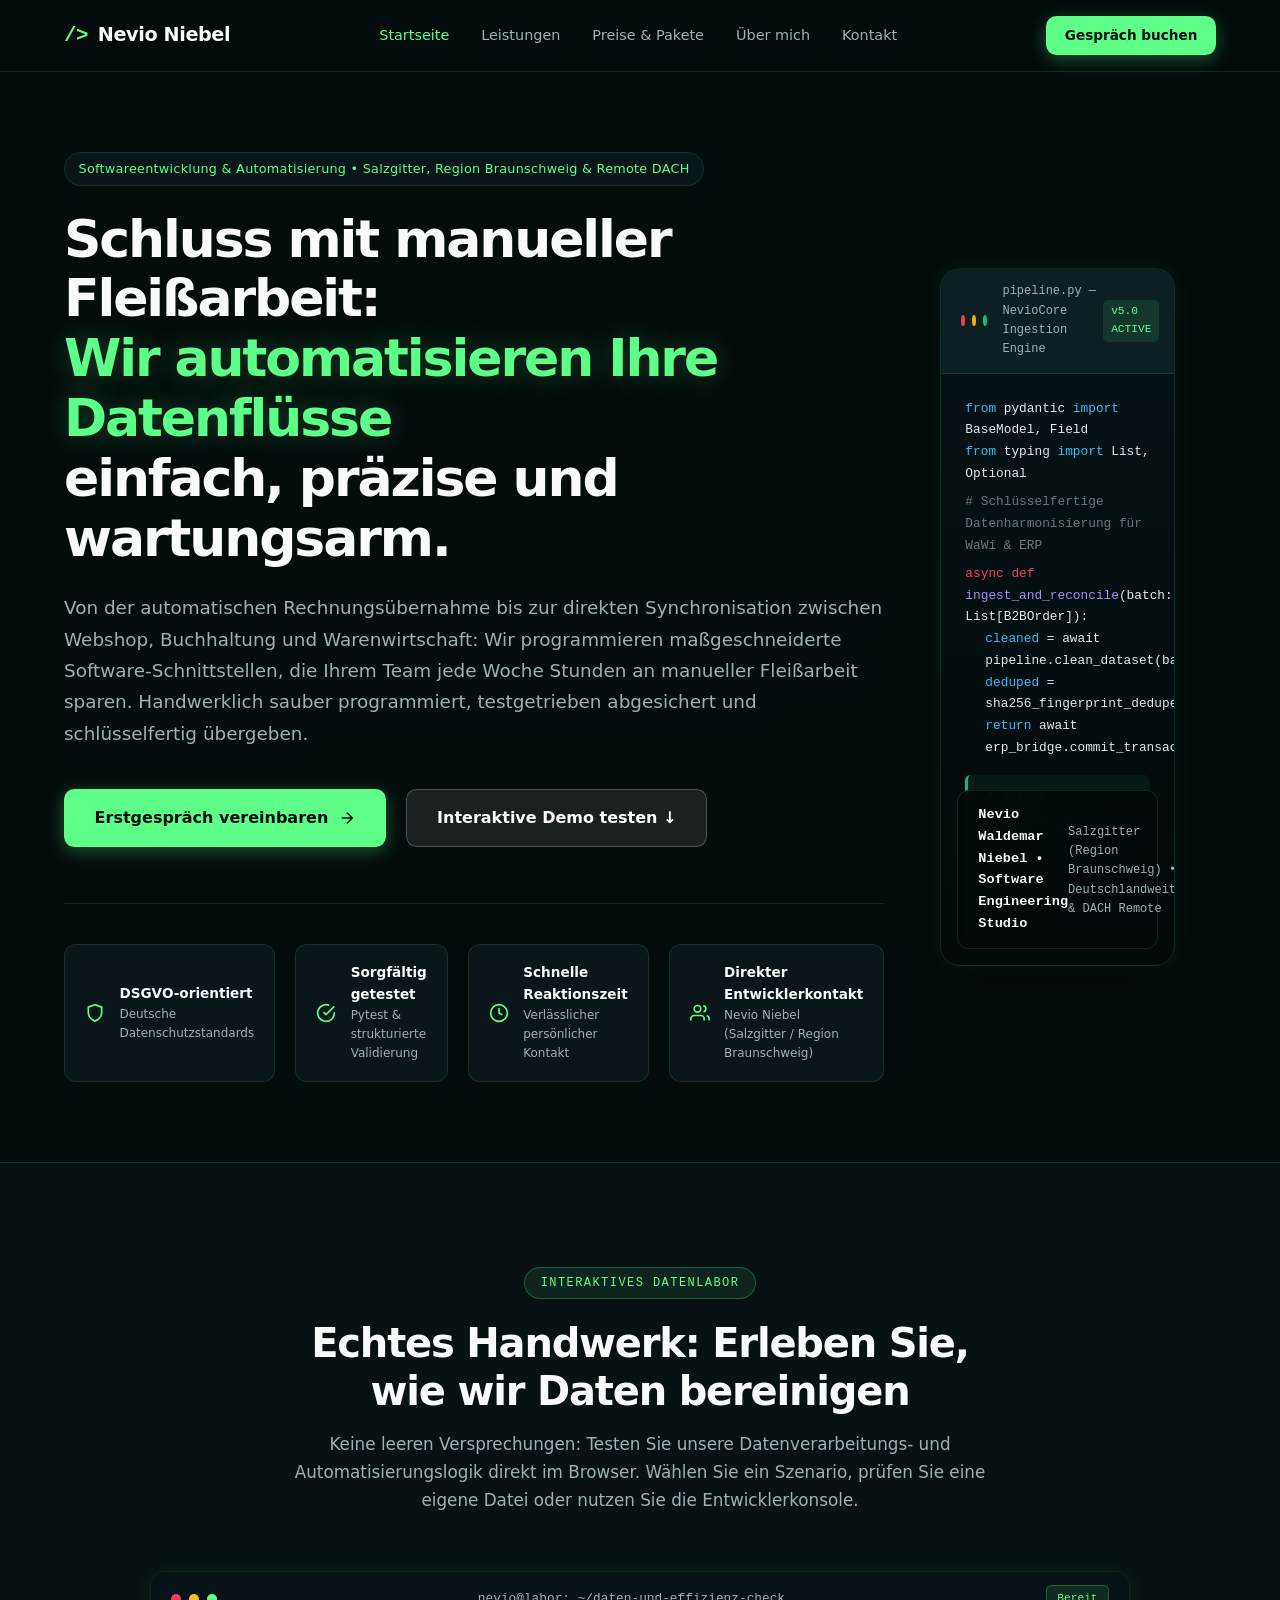
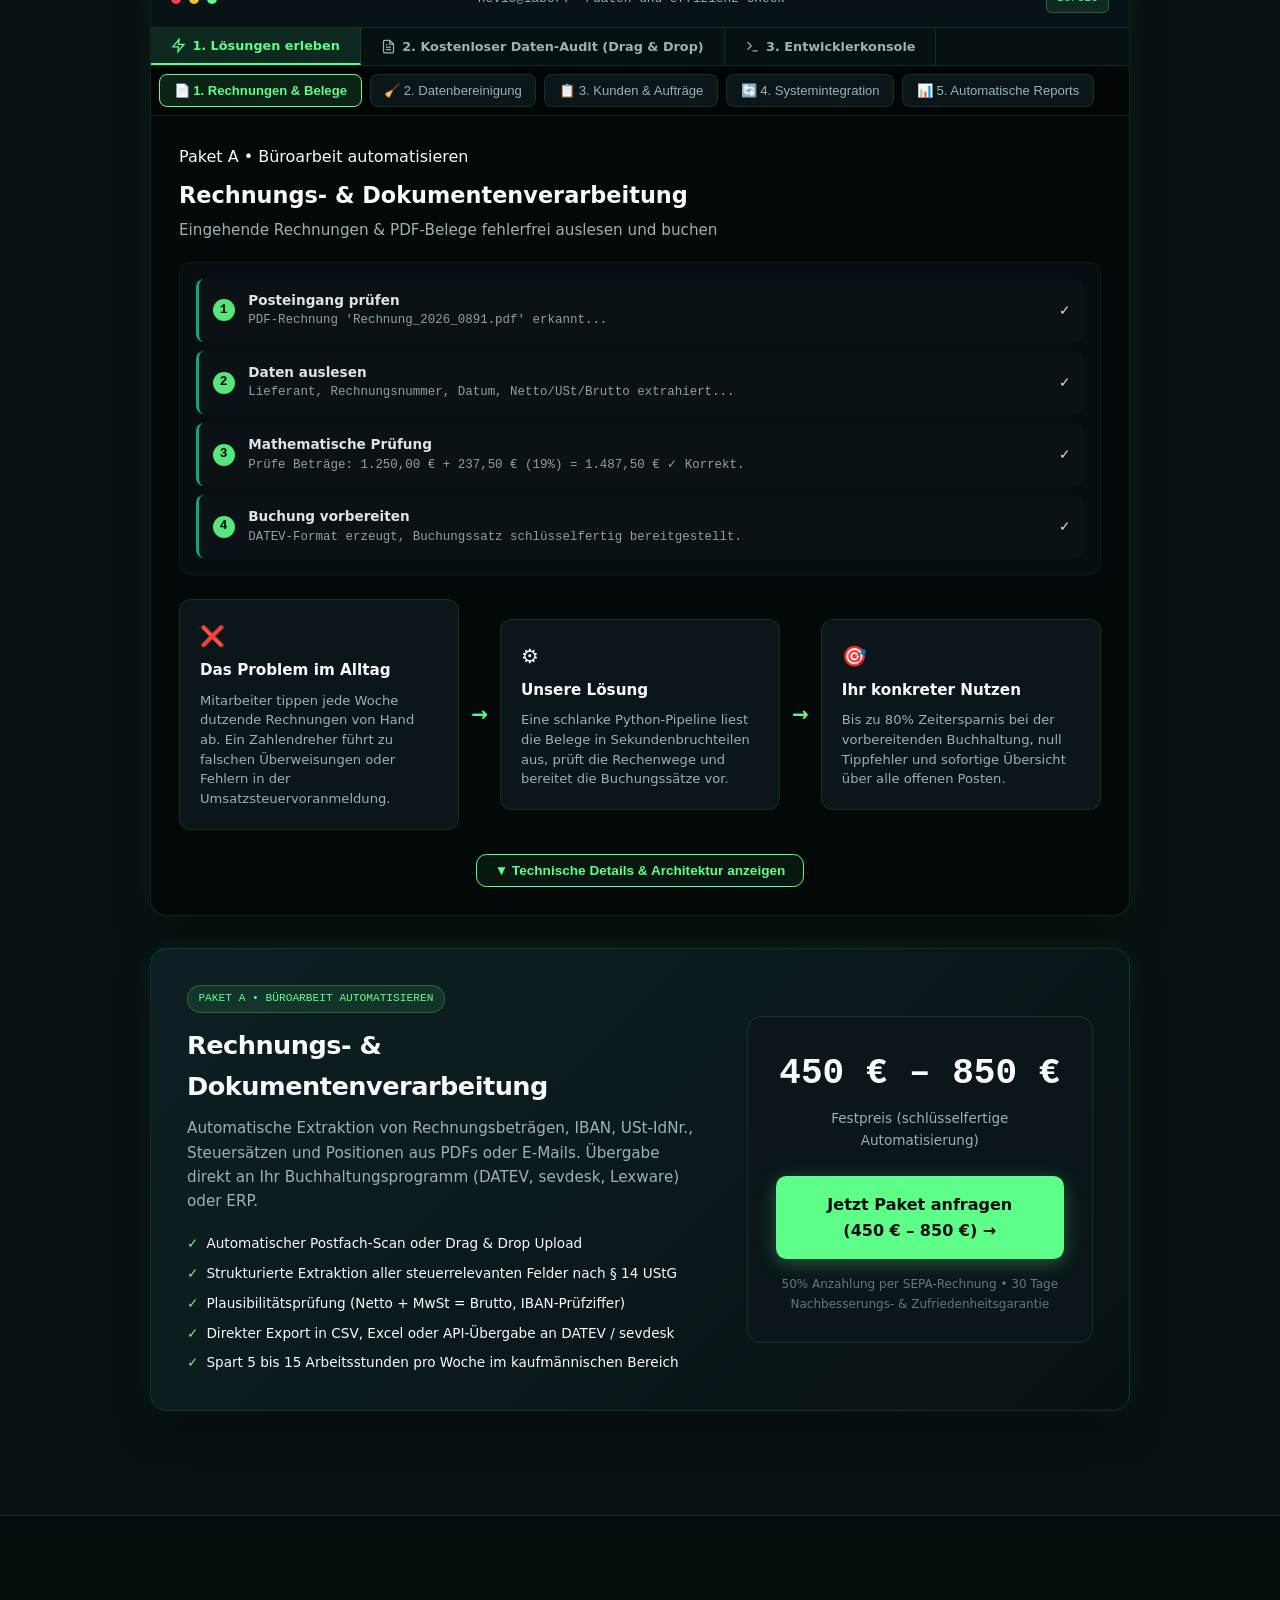
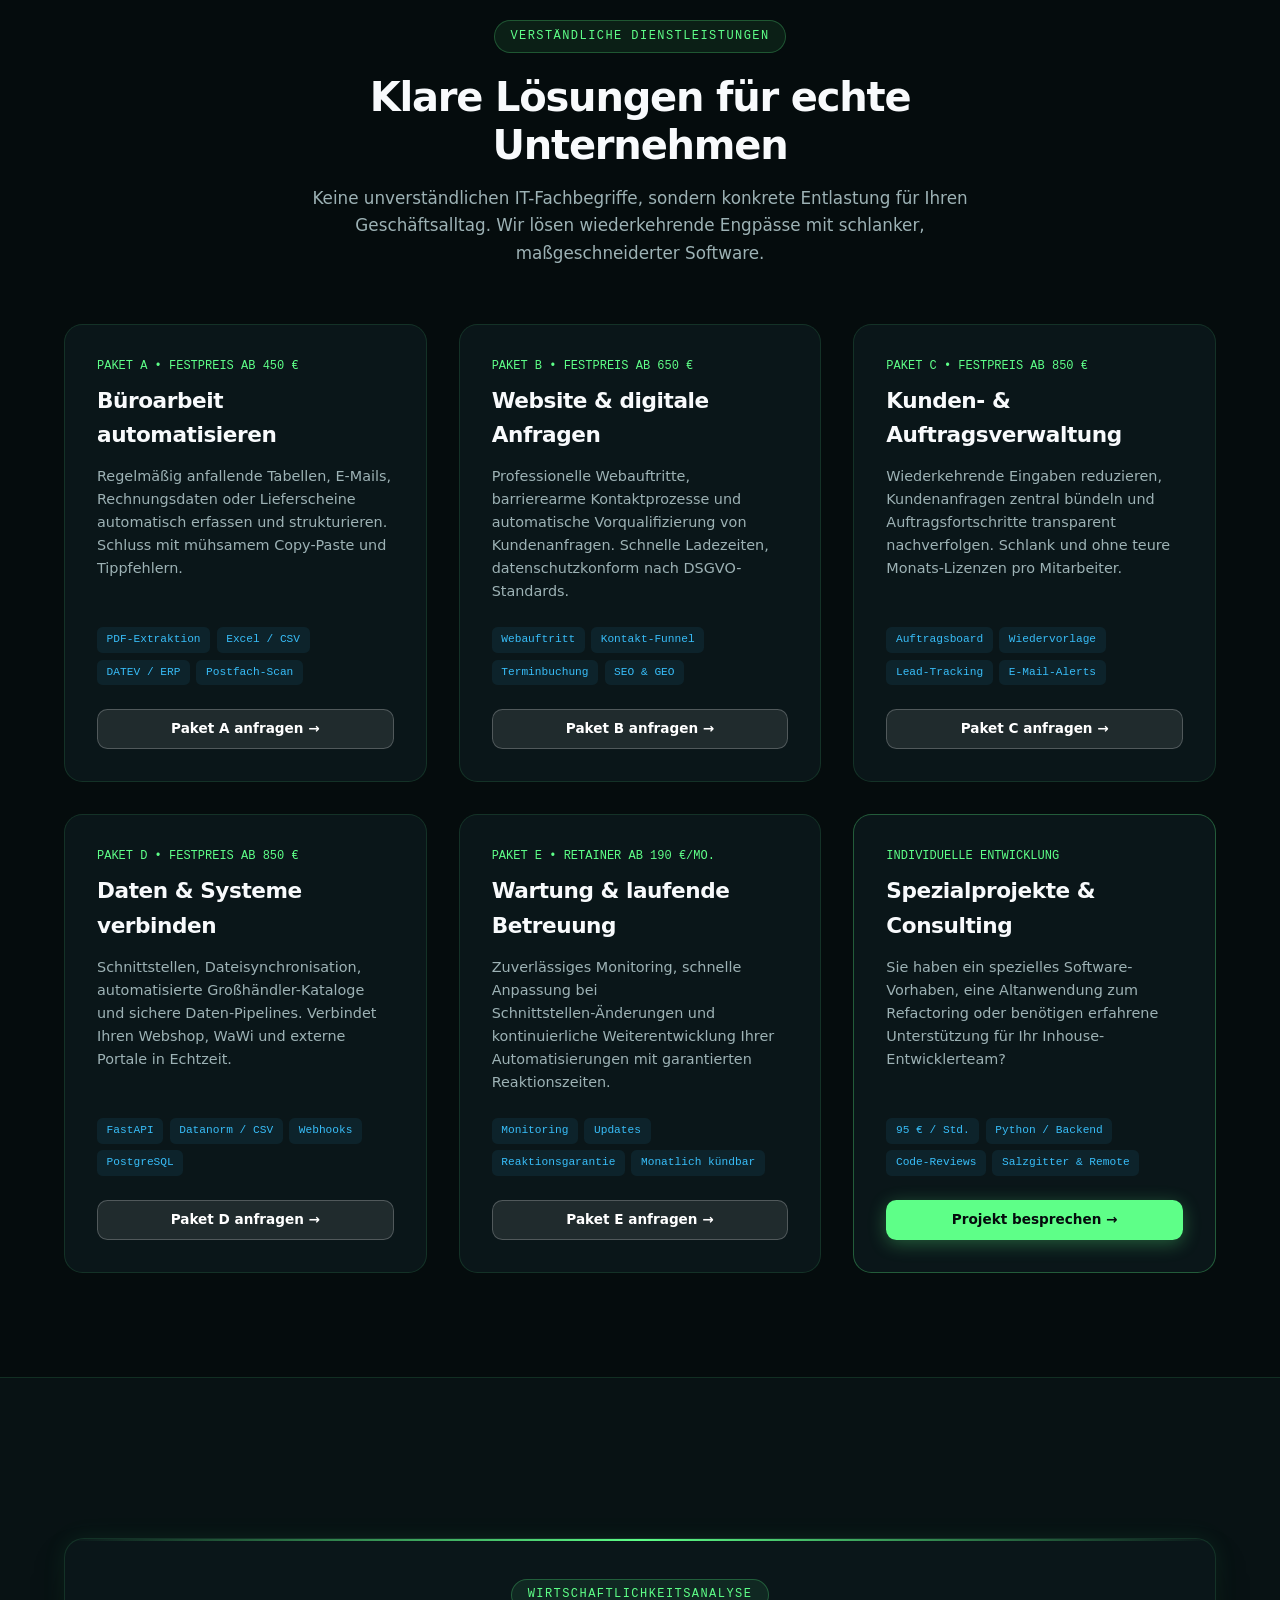
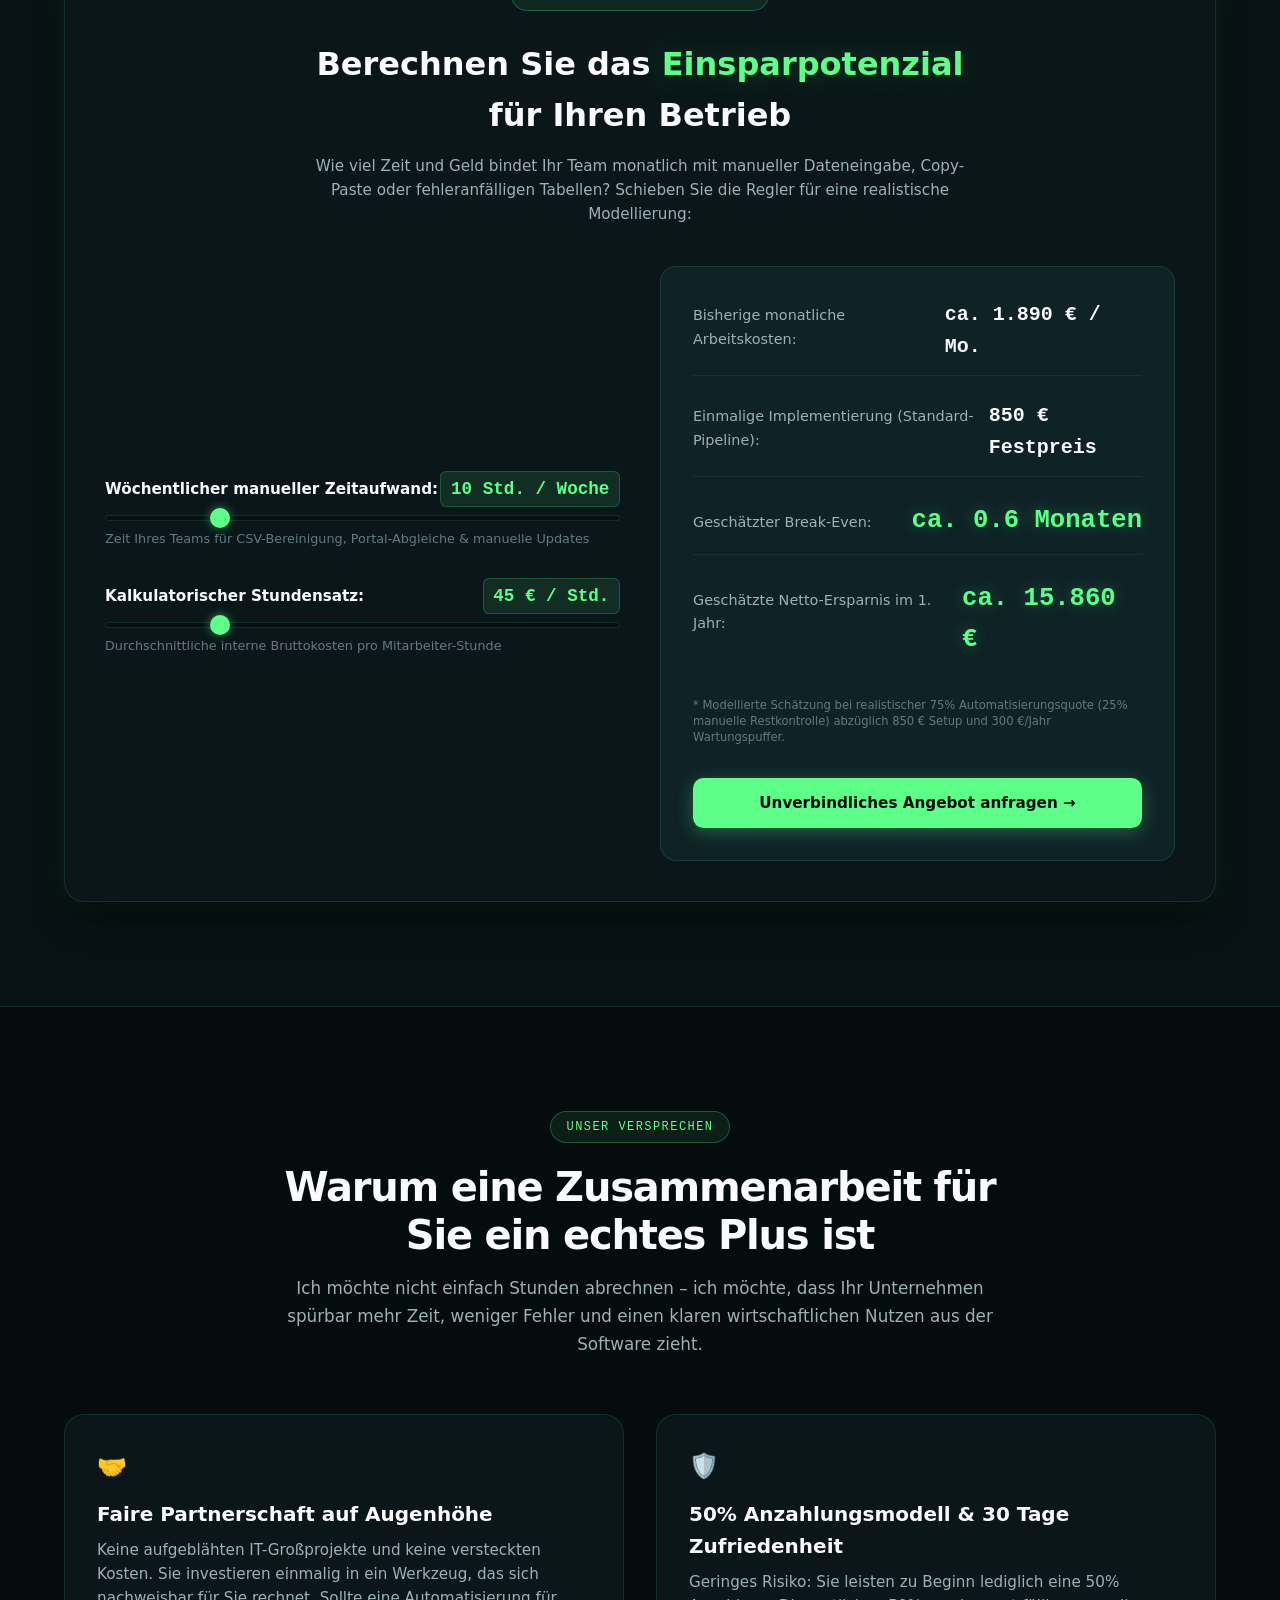
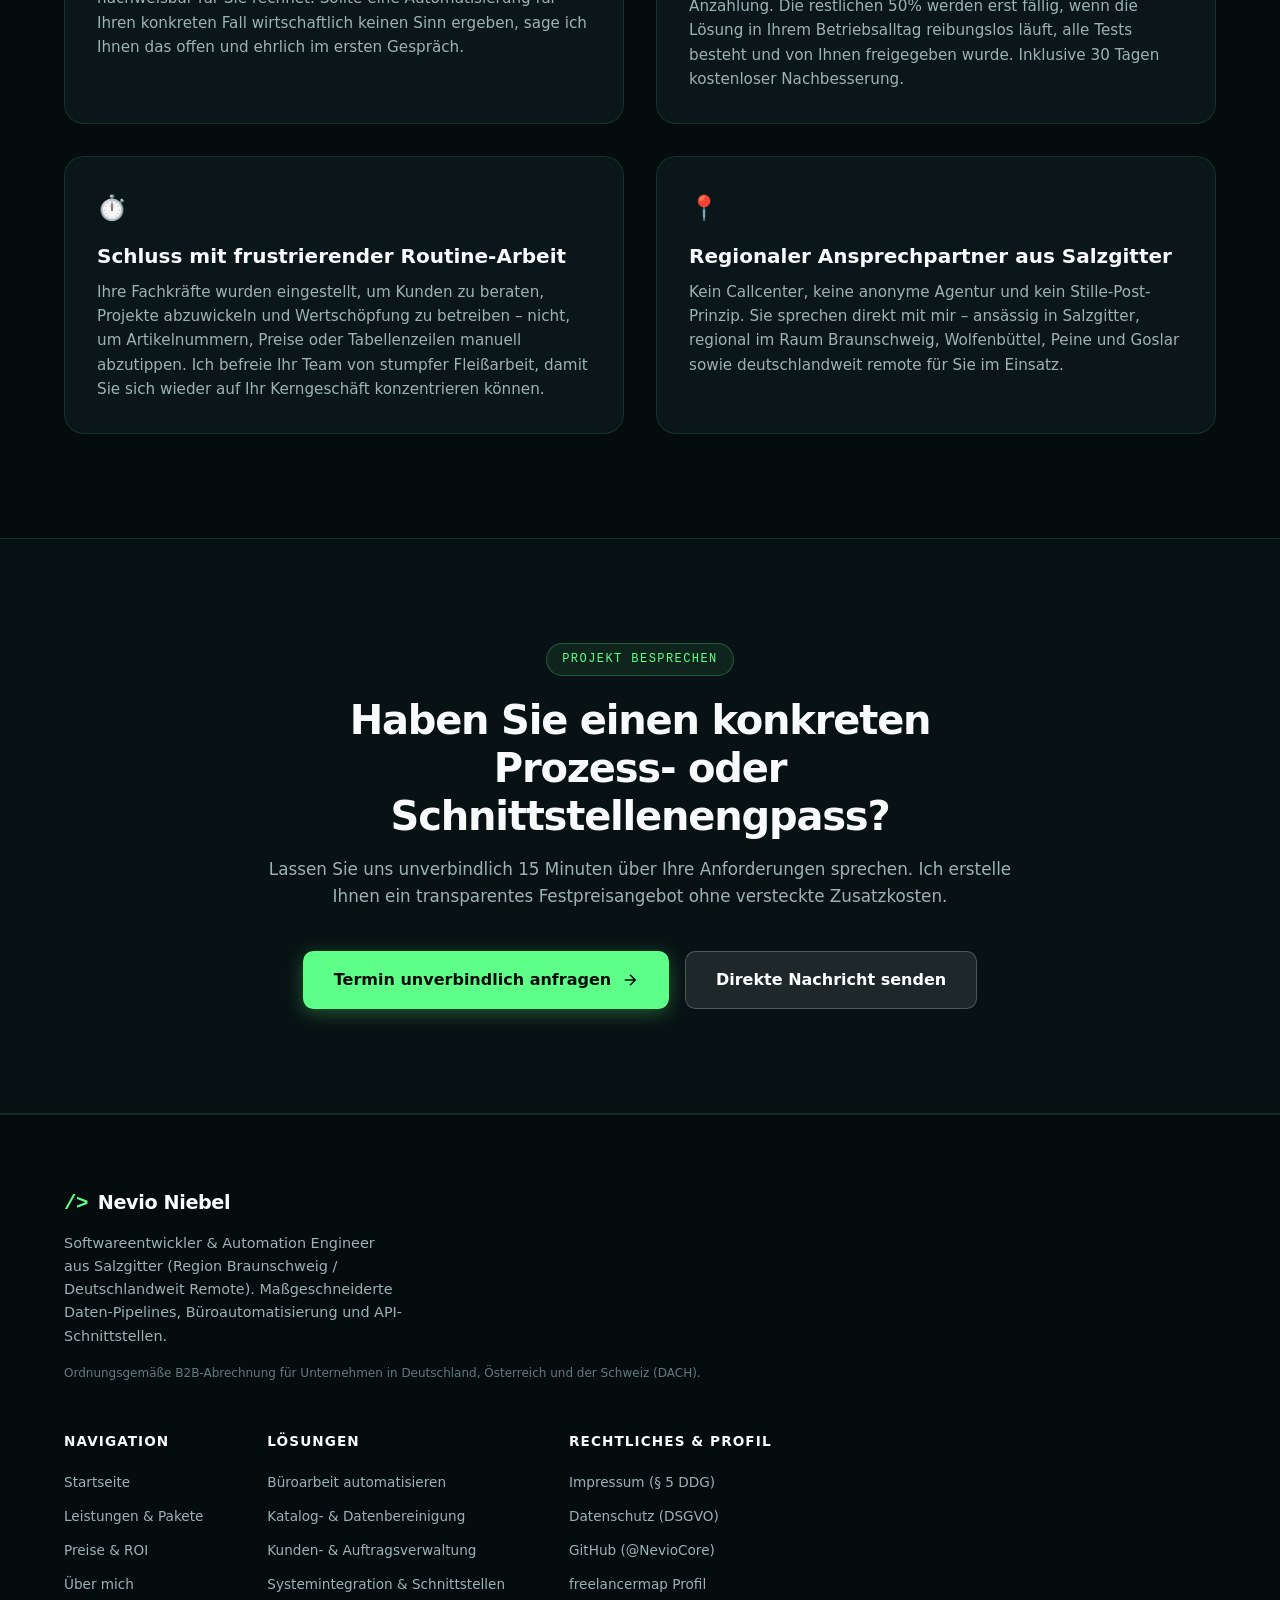
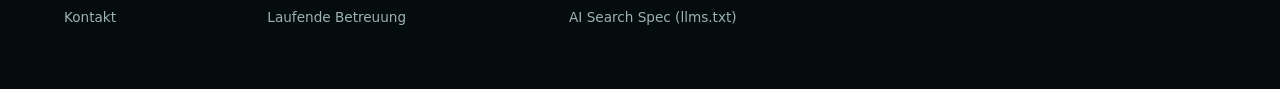
==== commit 446c7545: "feat(v5.0): deploy website V5.0 with RFC 4180 CSV engine, SHA-256 dedupe, honest lead fallback, syst" ====
--- a/index.html
+++ b/index.html
@@ -78,10 +78,7 @@
   }
   </script>
 
-  <link rel="stylesheet" href="style.css?v=4.5">
-  <link rel="preconnect" href="https://fonts.googleapis.com">
-  <link rel="preconnect" href="https://fonts.gstatic.com" crossorigin>
-  <link href="https://fonts.googleapis.com/css2?family=Plus+Jakarta+Sans:wght@300;400;500;600;700;800&family=JetBrains+Mono:wght@400;500;600&display=swap" rel="stylesheet">
+  <link rel="stylesheet" href="style.css?v=5.0">
 </head>
 <body class="site-body">
 
@@ -172,15 +169,39 @@
 
           </div>
 
-          <!-- Hero 3D Visual -->
-          <div class="hero-visual-frame">
-            <img src="assets/3d_hero_cyber.jpg" alt="Automatisierte Daten-Pipelines Architektur" class="hero-visual-img">
-            <div class="visual-badge">
+          <!-- Hero Live Engineering Studio Preview -->
+          <div class="hero-visual-frame" style="background: linear-gradient(180deg, #071518 0%, #03080a 100%); border: 1px solid var(--color-border); border-radius: 1.25rem; overflow: hidden; box-shadow: var(--shadow-cyber);">
+            <div style="background: #0d1f23; padding: 0.85rem 1.25rem; border-bottom: 1px solid var(--color-border); display: flex; align-items: center; justify-content: space-between;">
+              <div style="display: flex; gap: 0.45rem; align-items: center;">
+                <span style="width: 11px; height: 11px; border-radius: 50%; background: #ef4444; display: inline-block;"></span>
+                <span style="width: 11px; height: 11px; border-radius: 50%; background: #eab308; display: inline-block;"></span>
+                <span style="width: 11px; height: 11px; border-radius: 50%; background: #10b981; display: inline-block;"></span>
+                <span style="font-family: var(--font-mono); font-size: 0.75rem; color: var(--color-text-secondary); margin-left: 0.5rem;">pipeline.py — NevioCore Ingestion Engine</span>
+              </div>
+              <span style="font-family: var(--font-mono); font-size: 0.7rem; color: var(--color-mint); background: rgba(94, 255, 136, 0.1); padding: 0.2rem 0.5rem; border-radius: 0.3rem;">v5.0 ACTIVE</span>
+            </div>
+
+            <div style="padding: 1.5rem; font-family: var(--font-mono); font-size: 0.8rem; line-height: 1.7; color: #e2e8f0;">
+              <div><span style="color: #38bdf8;">from</span> pydantic <span style="color: #38bdf8;">import</span> BaseModel, Field</div>
+              <div><span style="color: #38bdf8;">from</span> typing <span style="color: #38bdf8;">import</span> List, Optional</div>
+              <div style="color: var(--color-text-muted); margin: 0.4rem 0;"># Schlüsselfertige Datenharmonisierung für WaWi &amp; ERP</div>
+              <div><span style="color: #f43f5e;">async def</span> <span style="color: #a78bfa;">ingest_and_reconcile</span>(batch: List[B2BOrder]):</div>
+              <div style="padding-left: 1.25rem;"><span style="color: #38bdf8;">cleaned</span> = await pipeline.clean_dataset(batch)</div>
+              <div style="padding-left: 1.25rem;"><span style="color: #38bdf8;">deduped</span> = sha256_fingerprint_dedupe(cleaned)</div>
+              <div style="padding-left: 1.25rem;"><span style="color: #38bdf8;">return</span> await erp_bridge.commit_transaction(deduped)</div>
+              
+              <div style="margin-top: 1rem; padding: 0.75rem 1rem; background: rgba(16, 185, 129, 0.08); border-left: 3px solid #10b981; border-radius: 0.35rem; font-size: 0.75rem;">
+                <span style="color: var(--color-mint); font-weight: 700;">✓ pytest test_suite.py: 14 passed in 0.04s</span><br>
+                <span style="color: var(--color-text-secondary);">Durchsatz: 480 Datensätze/s • Latenz: 32ms • Zero Data Loss</span>
+              </div>
+            </div>
+
+            <div class="visual-badge" style="background: rgba(3, 8, 10, 0.95); border-top: 1px solid var(--color-border); padding: 0.85rem 1.25rem;">
               <div style="font-weight: 600; color: var(--color-text-primary); font-size: 0.85rem;">
-                Nevio Niebel • Studio für Automatisierung
+                Nevio Waldemar Niebel • Software Engineering Studio
               </div>
               <div style="color: var(--color-text-secondary); font-size: 0.75rem; margin-top: 0.2rem;">
-                Salzgitter (Region Braunschweig) • Deutschlandweit Remote
+                Salzgitter (Region Braunschweig) • Deutschlandweit &amp; DACH Remote
               </div>
             </div>
           </div>
@@ -461,6 +482,18 @@
                         <span>Kostenlose Ersteinschätzung anfordern →</span>
                       </button>
                     </form>
+
+                    <!-- Transparent Fallback Box (shown if server delivery is unconfirmed) -->
+                    <div id="audit-lead-fallback-box" style="display: none; margin-top: 1.25rem; padding: 1.25rem; background: rgba(56, 189, 248, 0.08); border: 1px solid rgba(56, 189, 248, 0.3); border-radius: 0.75rem;">
+                      <h4 style="color: var(--color-cyan); margin-bottom: 0.4rem; font-size: 0.95rem;">ℹ️ Direkte E-Mail-Übermittlung</h4>
+                      <p style="color: var(--color-text-secondary); font-size: 0.85rem; line-height: 1.6; margin-bottom: 1rem;">
+                        Ihre Daten sind oben im Formular erhalten. Bitte senden Sie die vorbereitete Anfrage mit einem Klick per E-Mail an <strong style="color: var(--color-text-primary);">dev@nevioniebel.tech</strong> oder kopieren Sie den Text:
+                      </p>
+                      <div style="display: flex; gap: 0.75rem; flex-wrap: wrap;">
+                        <a id="audit-lead-fallback-mailto-btn" href="#" class="btn btn-primary btn-sm">✉️ Anfrage jetzt per E-Mail absenden</a>
+                        <button type="button" id="audit-lead-fallback-copy-btn" class="btn btn-outline btn-sm">📋 Text kopieren</button>
+                      </div>
+                    </div>
                   </div>
 
                   <!-- Lead Success State -->
@@ -590,7 +623,7 @@
               <span class="solution-category">Paket B • Festpreis ab 650 €</span>
               <h3 class="solution-title">Website &amp; digitale Anfragen</h3>
               <p class="solution-desc">
-                Professionelle Webauftritte, barrierearme Kontaktprozesse und automatische Vorqualifizierung von Kundenanfragen. Schnelle Ladezeiten, rechtssicher nach DSGVO.
+                Professionelle Webauftritte, barrierearme Kontaktprozesse und automatische Vorqualifizierung von Kundenanfragen. Schnelle Ladezeiten, datenschutzkonform nach DSGVO-Standards.
               </p>
               <div class="solution-tags">
                 <span>Webauftritt</span>
@@ -684,12 +717,12 @@
       <div class="container">
         <div class="roi-calculator-box">
           <div style="text-align: center; max-width: 680px; margin: 0 auto 2.5rem;">
-            <span class="section-tag">Mathematischer Business Case</span>
+            <span class="section-tag">Wirtschaftlichkeitsanalyse</span>
             <h2 style="font-size: 2rem; margin-top: 0.5rem; margin-bottom: 0.75rem;">
-              Berechnen Sie Ihren <span class="highlight-mint">konkreten ROI</span>
+              Berechnen Sie das <span class="highlight-mint">Einsparpotenzial</span> für Ihren Betrieb
             </h2>
             <p style="color: var(--color-text-secondary); font-size: 0.95rem;">
-              Wie viel Zeit und Geld verbrennt Ihr Team jeden Monat mit manueller Dateneingabe, Copy-Paste oder fehleranfälligen Tabellen? Schieben Sie die Regler für Ihren individuellen Amortisationszeitpunkt:
+              Wie viel Zeit und Geld bindet Ihr Team monatlich mit manueller Dateneingabe, Copy-Paste oder fehleranfälligen Tabellen? Schieben Sie die Regler für eine realistische Modellierung:
             </p>
           </div>
 
@@ -699,7 +732,7 @@
               <div class="roi-slider-group">
                 <div class="roi-slider-header">
                   <span>Wöchentlicher manueller Zeitaufwand:</span>
-                  <span class="roi-slider-val" id="roi-hours-val">10 Std.</span>
+                  <span class="roi-slider-val" id="roi-hours-val">10 Std. / Woche</span>
                 </div>
                 <input type="range" min="2" max="40" step="1" value="10" class="roi-range" id="roi-hours">
                 <small style="color: var(--color-text-muted); font-size: 0.8rem;">Zeit Ihres Teams für CSV-Bereinigung, Portal-Abgleiche &amp; manuelle Updates</small>
@@ -708,7 +741,7 @@
               <div class="roi-slider-group">
                 <div class="roi-slider-header">
                   <span>Kalkulatorischer Stundensatz:</span>
-                  <span class="roi-slider-val" id="roi-rate-val">45 €</span>
+                  <span class="roi-slider-val" id="roi-rate-val">45 € / Std.</span>
                 </div>
                 <input type="range" min="25" max="120" step="5" value="45" class="roi-range" id="roi-rate">
                 <small style="color: var(--color-text-muted); font-size: 0.8rem;">Durchschnittliche interne Bruttokosten pro Mitarbeiter-Stunde</small>
@@ -722,21 +755,25 @@
                 <span class="roi-stat-val" id="roi-cost-monthly">1.890 € / Mo.</span>
               </div>
               <div class="roi-stat-row">
-                <span class="roi-stat-label">Einmalige Investition (Standard-Pipeline):</span>
+                <span class="roi-stat-label">Einmalige Implementierung (Standard-Pipeline):</span>
                 <span class="roi-stat-val">850 € Festpreis</span>
               </div>
               <div class="roi-stat-row">
-                <span class="roi-stat-label">Vollständig amortisiert nach:</span>
-                <span class="roi-stat-val highlight" id="roi-breakeven-days">13 Tagen</span>
+                <span class="roi-stat-label">Geschätzter Break-Even:</span>
+                <span class="roi-stat-val highlight" id="roi-breakeven-days">ca. 1 Monat</span>
               </div>
               <div class="roi-stat-row" style="border-bottom: none; padding-bottom: 0;">
-                <span class="roi-stat-label">Ihre Netto-Ersparnis im 1. Jahr:</span>
-                <span class="roi-stat-val highlight" id="roi-yearly-savings">21.830 €</span>
-              </div>
+                <span class="roi-stat-label">Geschätzte Netto-Ersparnis im 1. Jahr:</span>
+                <span class="roi-stat-val highlight" id="roi-yearly-savings">ca. 15.000 €</span>
+              </div>
+
+              <p style="font-size: 0.72rem; color: var(--color-text-muted); line-height: 1.4; margin-top: 0.75rem;">
+                * Modellierte Schätzung bei realistischer 75% Automatisierungsquote (25% manuelle Restkontrolle) abzüglich 850 € Setup und 300 €/Jahr Wartungspuffer.
+              </p>
 
               <div style="margin-top: 0.5rem;">
                 <a href="booking.html?pkg=Paket+D:+Daten+und+Systeme+verbinden" class="btn btn-primary btn-block" id="roi-cta-btn">
-                  Jetzt Einsparpotenzial sichern →
+                  Unverbindliches Angebot anfragen →
                 </a>
               </div>
             </div>
@@ -862,6 +899,6 @@
     </div>
   </footer>
 
-  <script src="app.js?v=4.5"></script>
+  <script src="app.js?v=5.0"></script>
 </body>
 </html>
--- a/style.css
+++ b/style.css
@@ -22,8 +22,8 @@
   --color-text-secondary: #9db2b5;
   --color-text-muted: #627b7f;
 
-  --font-sans: 'Plus Jakarta Sans', -apple-system, BlinkMacSystemFont, "Segoe UI", Roboto, sans-serif;
-  --font-mono: 'JetBrains Mono', monospace;
+  --font-sans: system-ui, -apple-system, BlinkMacSystemFont, "Segoe UI", Roboto, "Helvetica Neue", Arial, sans-serif;
+  --font-mono: ui-monospace, SFMono-Regular, "SF Mono", Menlo, Consolas, "Liberation Mono", monospace;
 
   --transition-smooth: all 0.25s cubic-bezier(0.16, 1, 0.3, 1);
   --shadow-cyber: 0 20px 40px -15px rgba(0, 0, 0, 0.7), 0 0 25px rgba(94, 255, 136, 0.08);
@@ -1041,6 +1041,17 @@
   display: grid;
   grid-template-columns: 1fr 1fr;
   gap: 1rem;
+}
+
+@media (max-width: 680px) {
+  .form-row {
+    grid-template-columns: 1fr;
+  }
+}
+
+.form-group {
+  min-width: 0;
+  width: 100%;
 }
 
 .form-row > * {
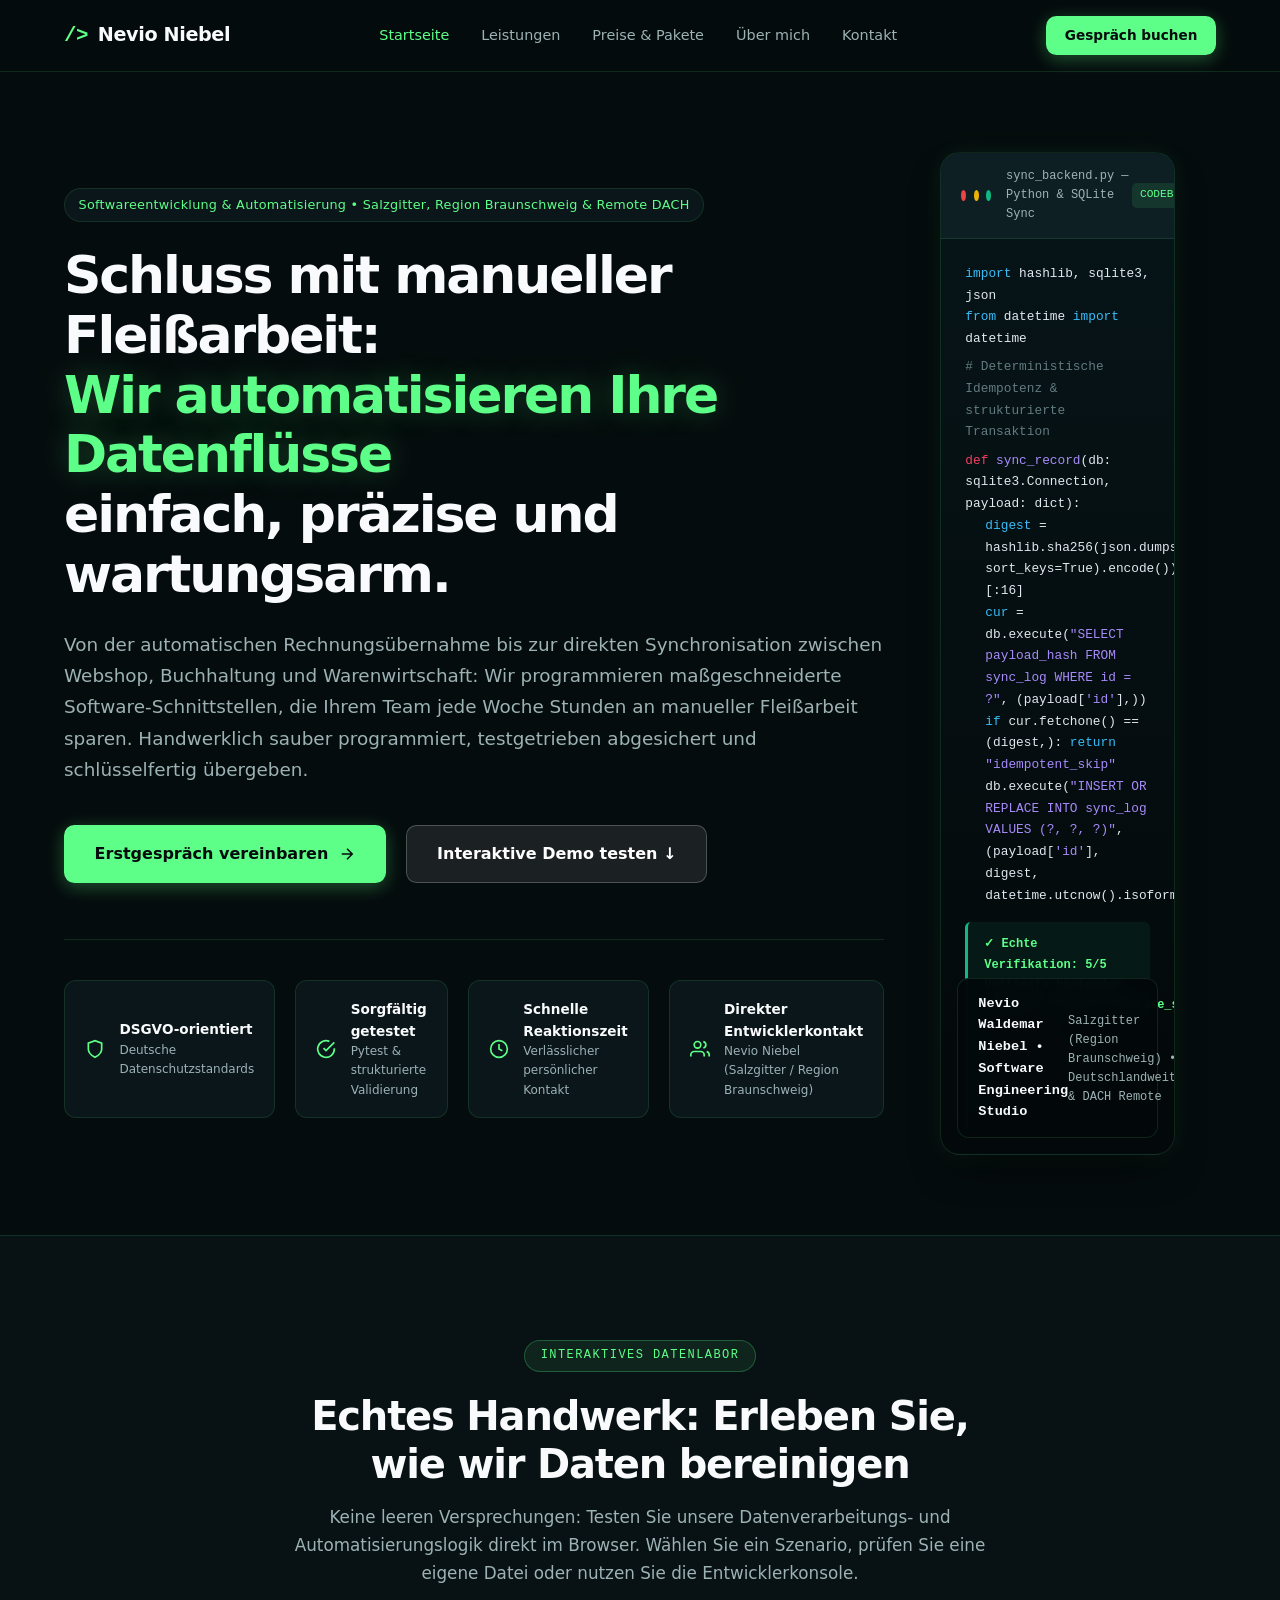
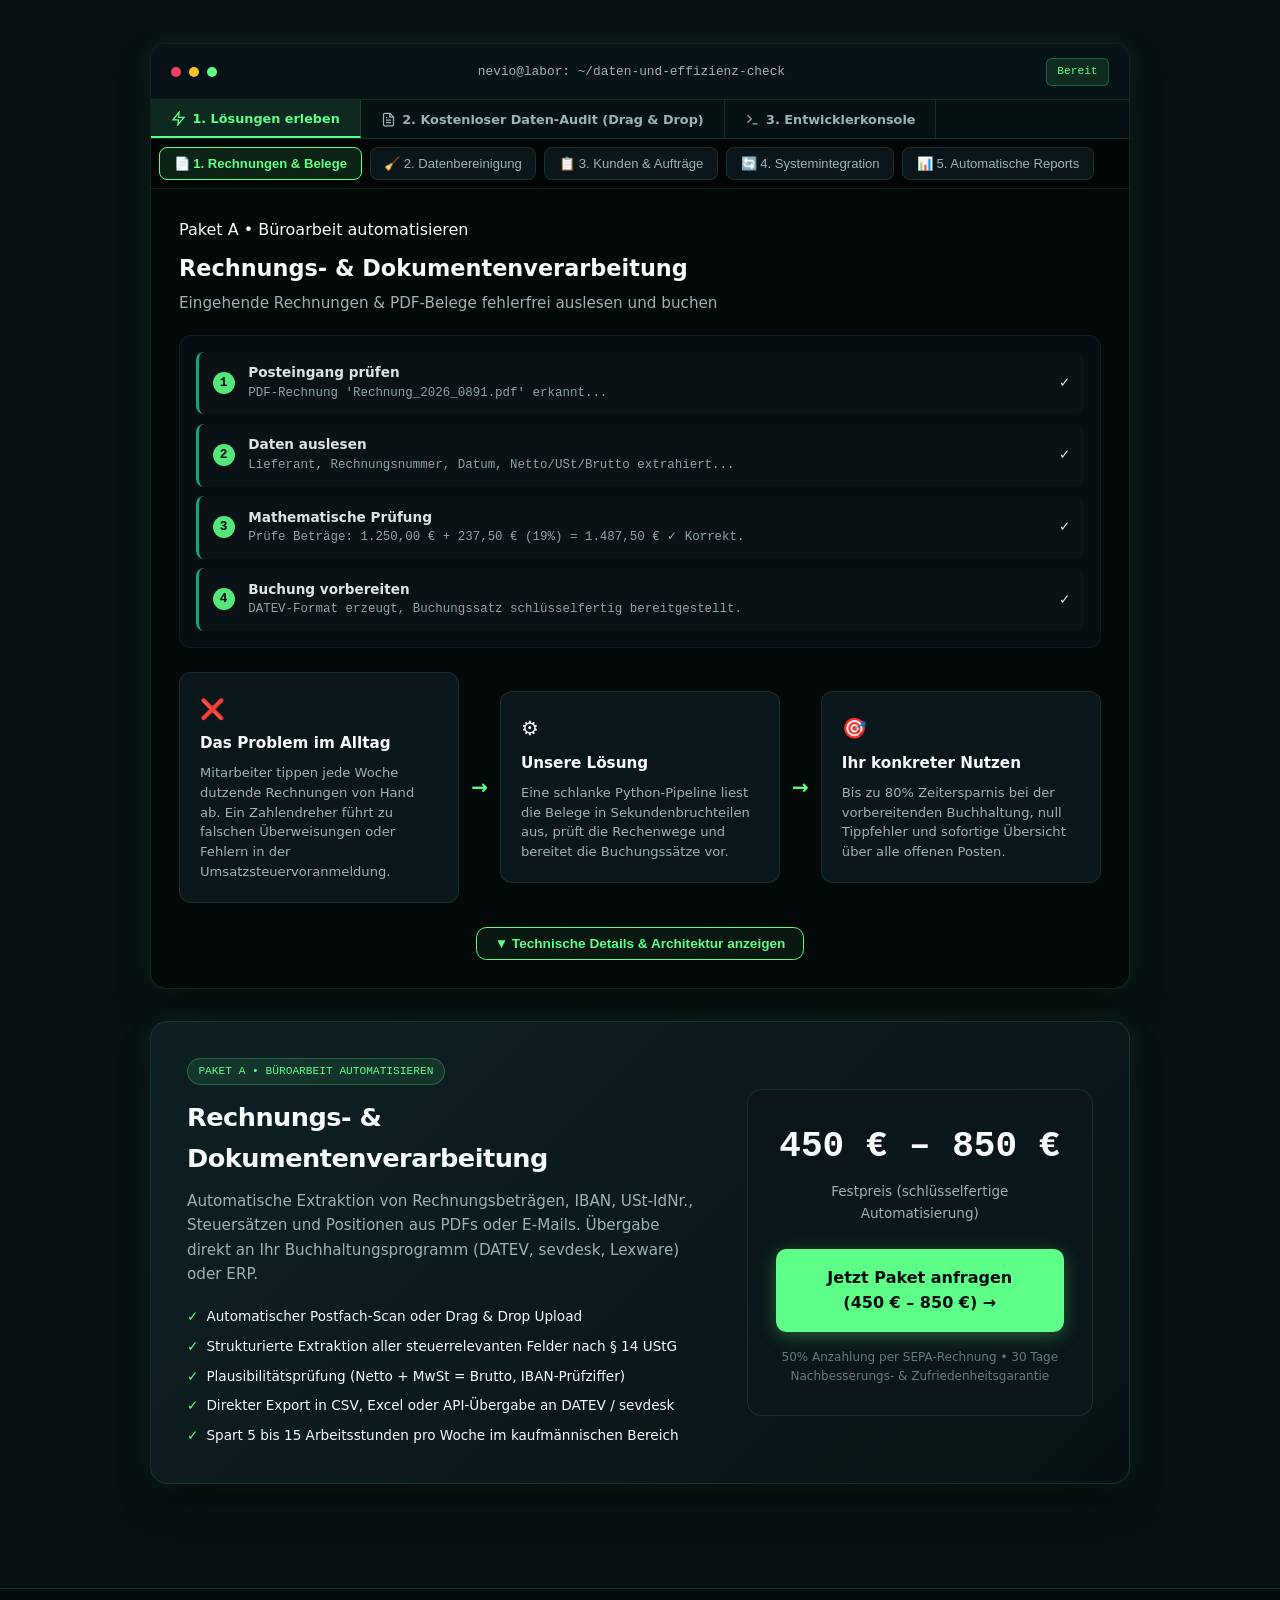
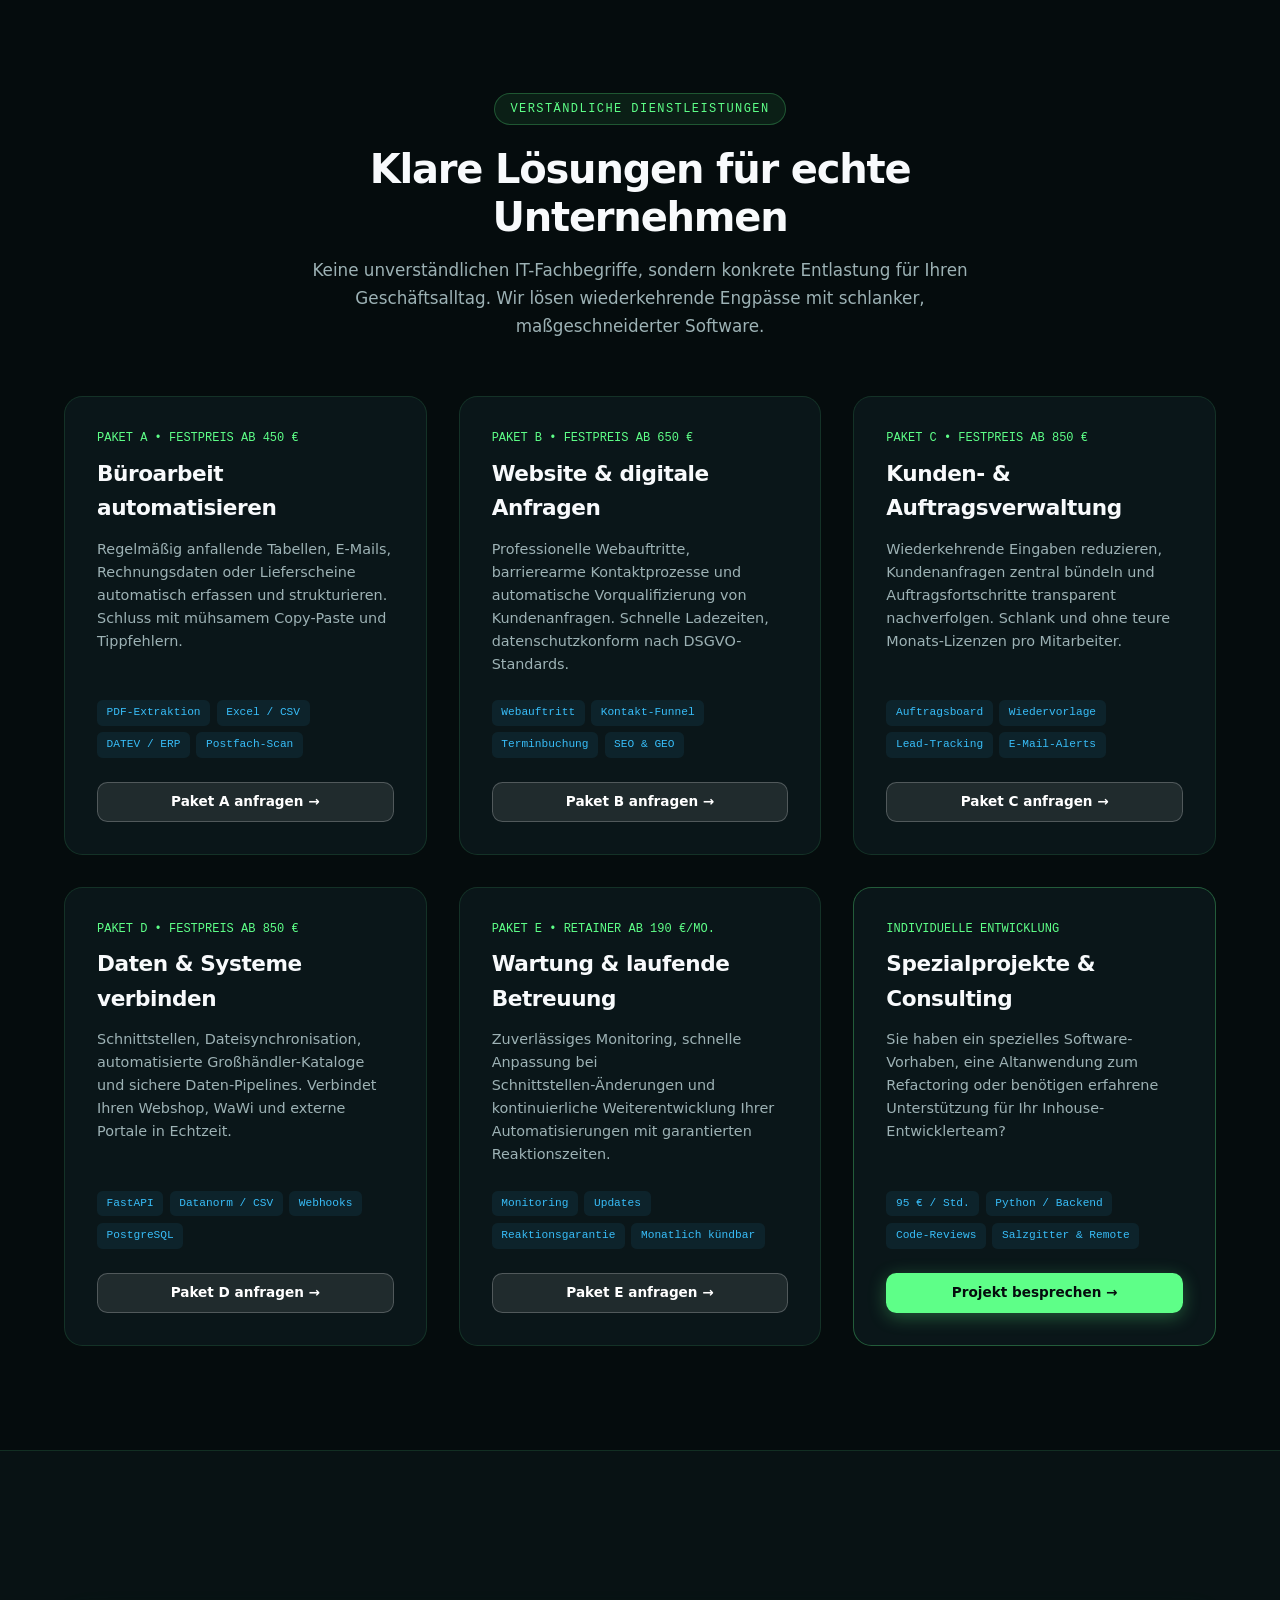
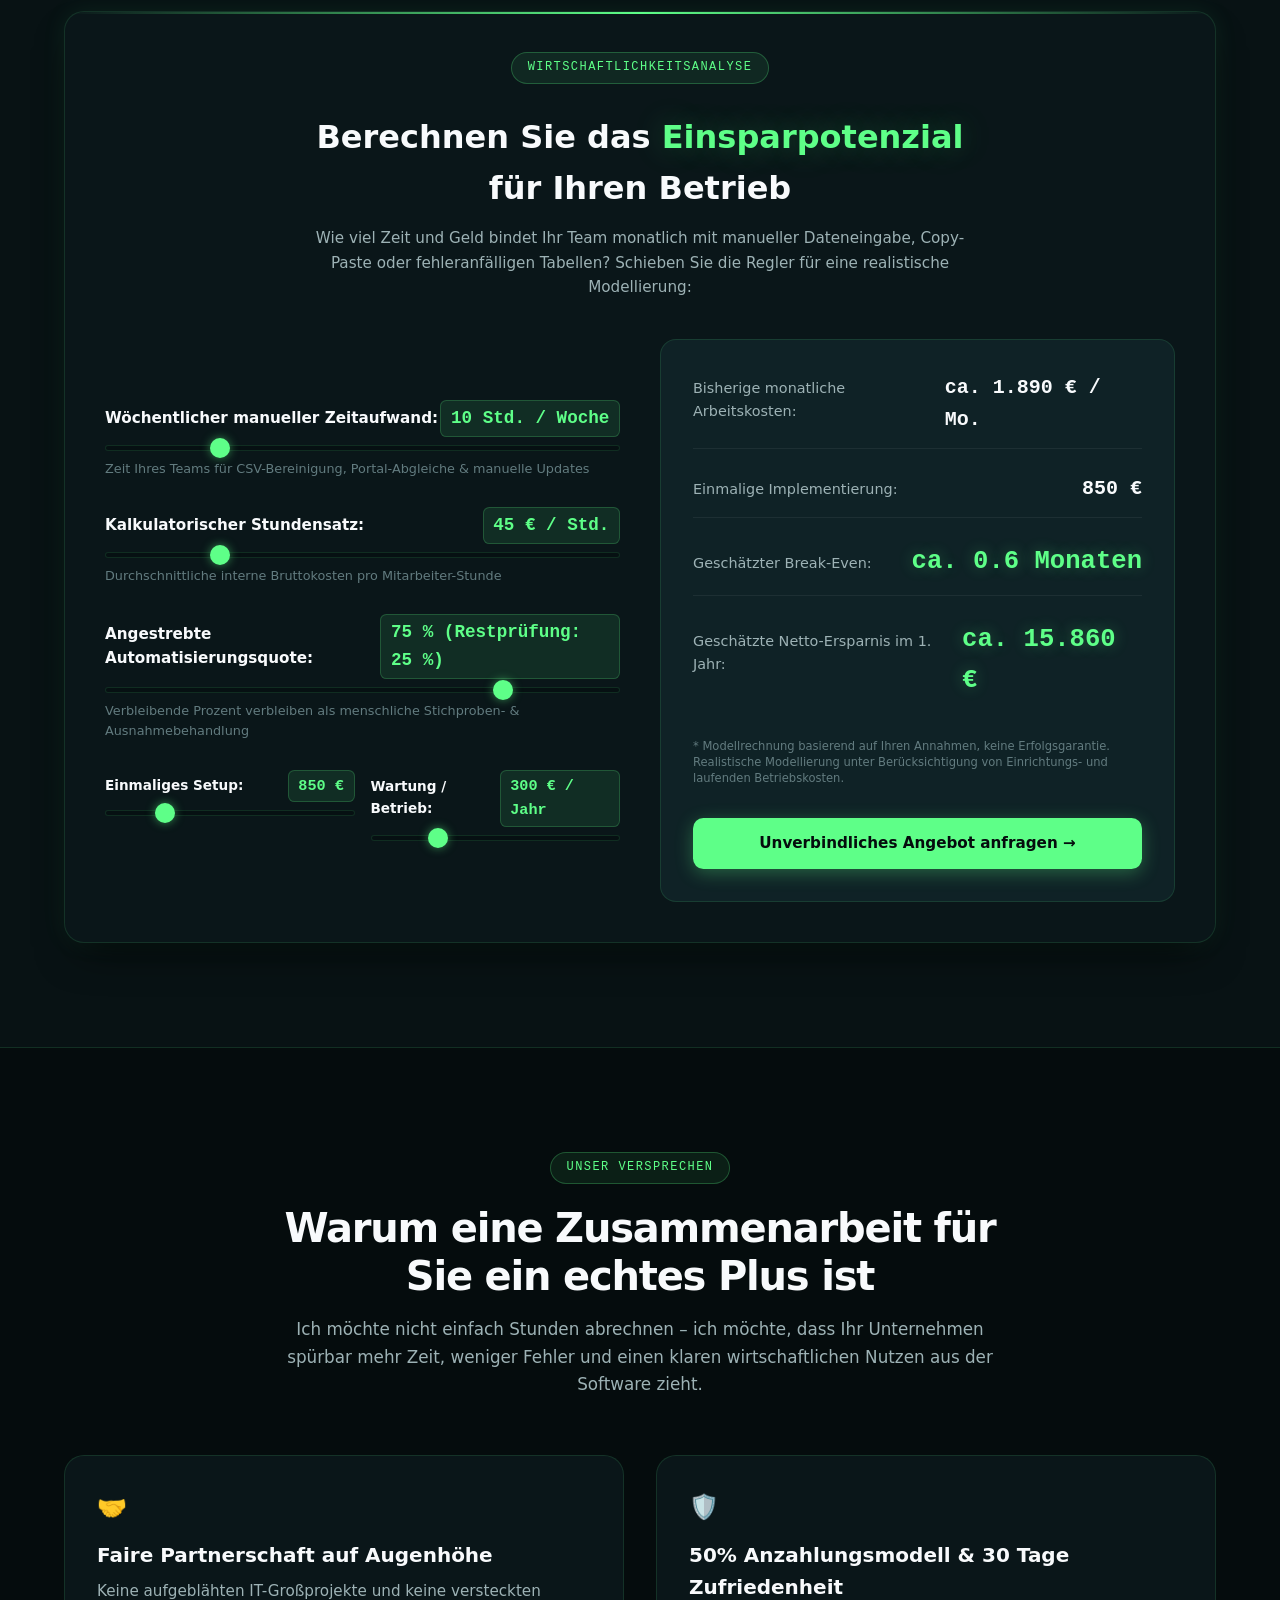
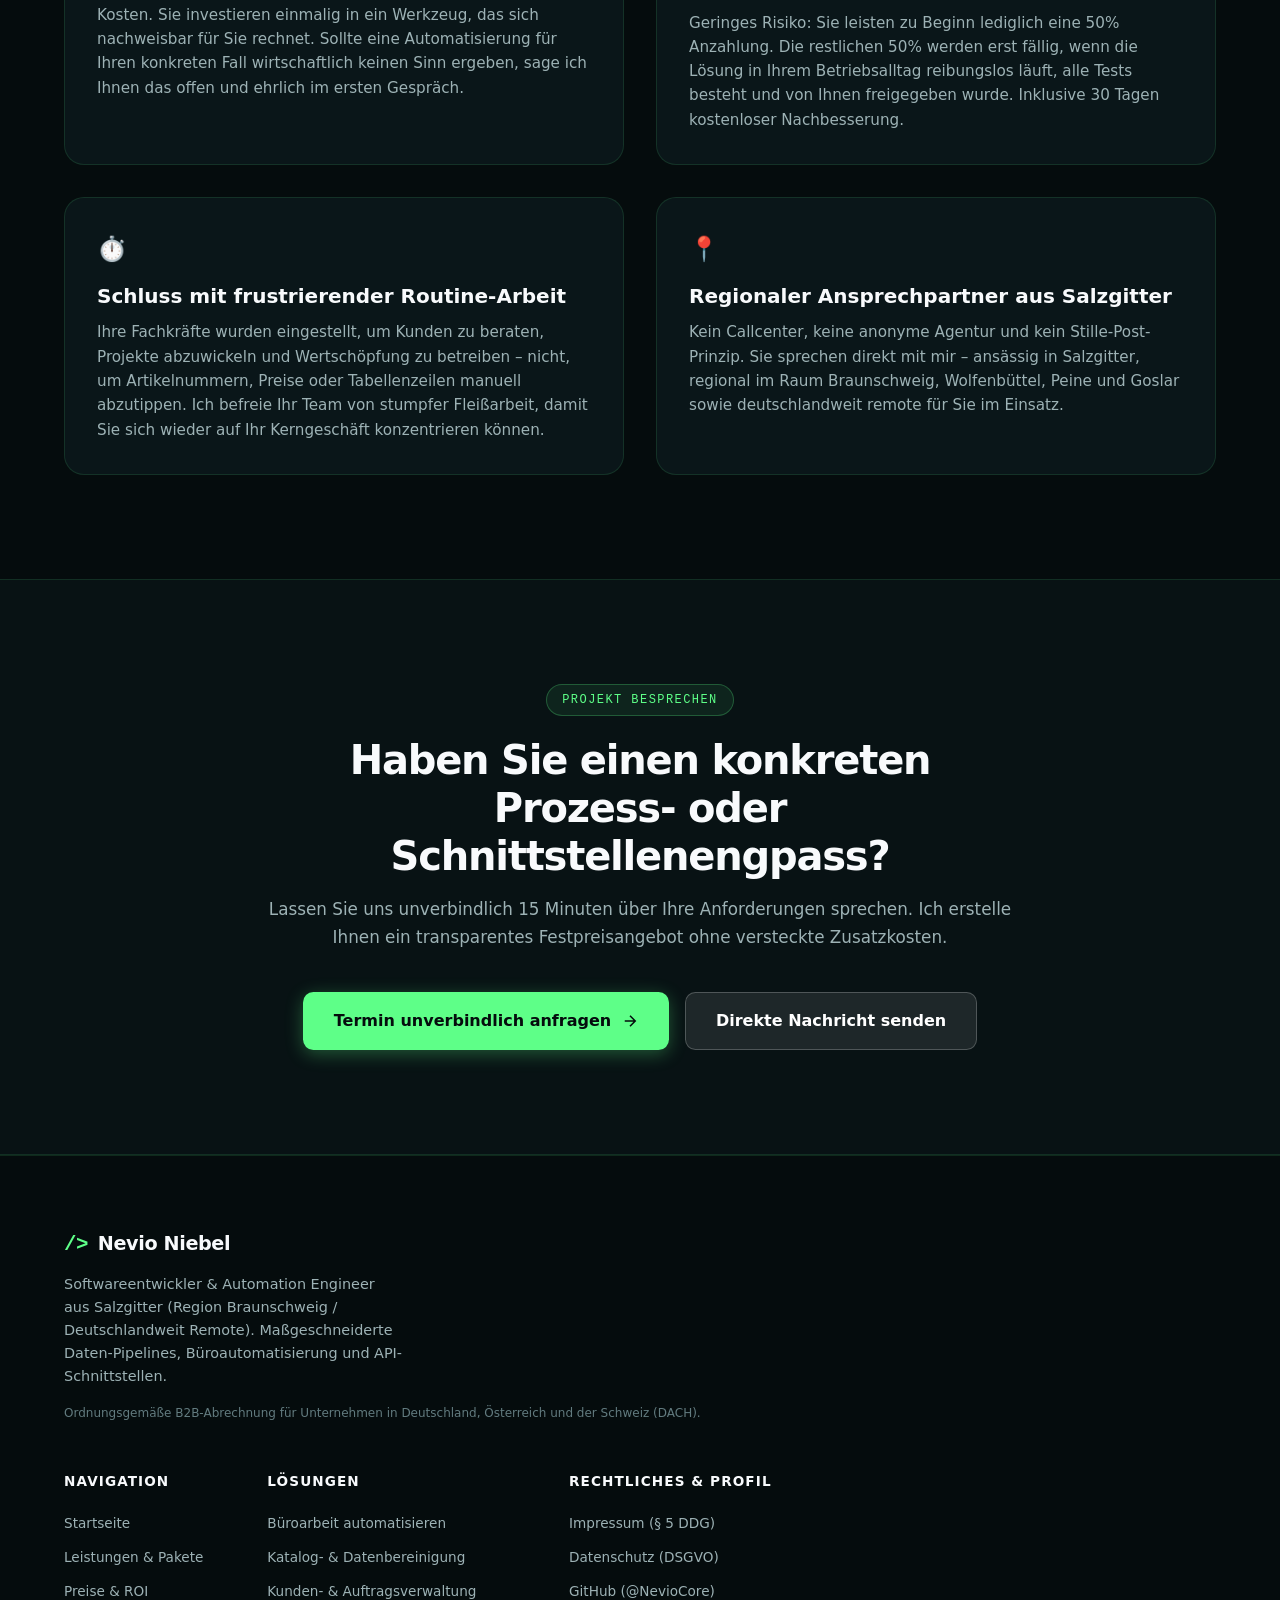
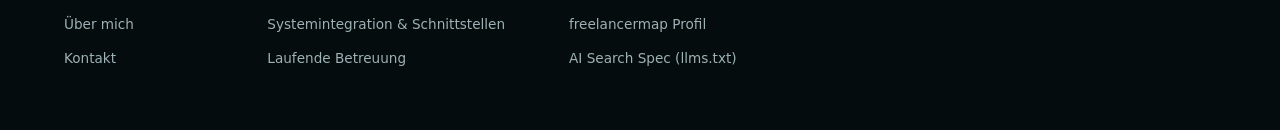
==== commit af11924c: "feat(v5.1): deploy grounded hero architecture card, interactive ROI model, and honest legal/tax stat" ====
--- a/index.html
+++ b/index.html
@@ -176,23 +176,24 @@
                 <span style="width: 11px; height: 11px; border-radius: 50%; background: #ef4444; display: inline-block;"></span>
                 <span style="width: 11px; height: 11px; border-radius: 50%; background: #eab308; display: inline-block;"></span>
                 <span style="width: 11px; height: 11px; border-radius: 50%; background: #10b981; display: inline-block;"></span>
-                <span style="font-family: var(--font-mono); font-size: 0.75rem; color: var(--color-text-secondary); margin-left: 0.5rem;">pipeline.py — NevioCore Ingestion Engine</span>
-              </div>
-              <span style="font-family: var(--font-mono); font-size: 0.7rem; color: var(--color-mint); background: rgba(94, 255, 136, 0.1); padding: 0.2rem 0.5rem; border-radius: 0.3rem;">v5.0 ACTIVE</span>
+                <span style="font-family: var(--font-mono); font-size: 0.75rem; color: var(--color-text-secondary); margin-left: 0.5rem;">sync_backend.py — Python &amp; SQLite Sync</span>
+              </div>
+              <span style="font-family: var(--font-mono); font-size: 0.7rem; color: var(--color-mint); background: rgba(94, 255, 136, 0.1); padding: 0.2rem 0.5rem; border-radius: 0.3rem;">CODEBEISPIEL</span>
             </div>
 
             <div style="padding: 1.5rem; font-family: var(--font-mono); font-size: 0.8rem; line-height: 1.7; color: #e2e8f0;">
-              <div><span style="color: #38bdf8;">from</span> pydantic <span style="color: #38bdf8;">import</span> BaseModel, Field</div>
-              <div><span style="color: #38bdf8;">from</span> typing <span style="color: #38bdf8;">import</span> List, Optional</div>
-              <div style="color: var(--color-text-muted); margin: 0.4rem 0;"># Schlüsselfertige Datenharmonisierung für WaWi &amp; ERP</div>
-              <div><span style="color: #f43f5e;">async def</span> <span style="color: #a78bfa;">ingest_and_reconcile</span>(batch: List[B2BOrder]):</div>
-              <div style="padding-left: 1.25rem;"><span style="color: #38bdf8;">cleaned</span> = await pipeline.clean_dataset(batch)</div>
-              <div style="padding-left: 1.25rem;"><span style="color: #38bdf8;">deduped</span> = sha256_fingerprint_dedupe(cleaned)</div>
-              <div style="padding-left: 1.25rem;"><span style="color: #38bdf8;">return</span> await erp_bridge.commit_transaction(deduped)</div>
+              <div><span style="color: #38bdf8;">import</span> hashlib, sqlite3, json</div>
+              <div><span style="color: #38bdf8;">from</span> datetime <span style="color: #38bdf8;">import</span> datetime</div>
+              <div style="color: var(--color-text-muted); margin: 0.4rem 0;"># Deterministische Idempotenz &amp; strukturierte Transaktion</div>
+              <div><span style="color: #f43f5e;">def</span> <span style="color: #a78bfa;">sync_record</span>(db: sqlite3.Connection, payload: dict):</div>
+              <div style="padding-left: 1.25rem;"><span style="color: #38bdf8;">digest</span> = hashlib.sha256(json.dumps(payload, sort_keys=True).encode()).hexdigest()[:16]</div>
+              <div style="padding-left: 1.25rem;"><span style="color: #38bdf8;">cur</span> = db.execute(<span style="color: #a78bfa;">"SELECT payload_hash FROM sync_log WHERE id = ?"</span>, (payload[<span style="color: #a78bfa;">'id'</span>],))</div>
+              <div style="padding-left: 1.25rem;"><span style="color: #38bdf8;">if</span> cur.fetchone() == (digest,): <span style="color: #38bdf8;">return</span> <span style="color: #a78bfa;">"idempotent_skip"</span></div>
+              <div style="padding-left: 1.25rem;">db.execute(<span style="color: #a78bfa;">"INSERT OR REPLACE INTO sync_log VALUES (?, ?, ?)"</span>, (payload[<span style="color: #a78bfa;">'id'</span>], digest, datetime.utcnow().isoformat()))</div>
               
               <div style="margin-top: 1rem; padding: 0.75rem 1rem; background: rgba(16, 185, 129, 0.08); border-left: 3px solid #10b981; border-radius: 0.35rem; font-size: 0.75rem;">
-                <span style="color: var(--color-mint); font-weight: 700;">✓ pytest test_suite.py: 14 passed in 0.04s</span><br>
-                <span style="color: var(--color-text-secondary);">Durchsatz: 480 Datensätze/s • Latenz: 32ms • Zero Data Loss</span>
+                <span style="color: var(--color-mint); font-weight: 700;">✓ Echte Verifikation: 5/5 Unittests bestanden (samples/fastapi_database_sync_sample.py)</span><br>
+                <span style="color: var(--color-text-secondary);">Idempotente Datenspeicherung • SHA-256 Hashing • Standardbibliothek &amp; SQLite</span>
               </div>
             </div>
 
@@ -747,6 +748,32 @@
                 <small style="color: var(--color-text-muted); font-size: 0.8rem;">Durchschnittliche interne Bruttokosten pro Mitarbeiter-Stunde</small>
               </div>
 
+              <div class="roi-slider-group">
+                <div class="roi-slider-header">
+                  <span>Angestrebte Automatisierungsquote:</span>
+                  <span class="roi-slider-val" id="roi-automation-val">75 % (Restprüfung: 25 %)</span>
+                </div>
+                <input type="range" min="20" max="90" step="5" value="75" class="roi-range" id="roi-automation">
+                <small style="color: var(--color-text-muted); font-size: 0.8rem;">Verbleibende Prozent verbleiben als menschliche Stichproben- &amp; Ausnahmebehandlung</small>
+              </div>
+
+              <div style="display: grid; grid-template-columns: 1fr 1fr; gap: 1rem;">
+                <div class="roi-slider-group">
+                  <div class="roi-slider-header">
+                    <span style="font-size: 0.85rem;">Einmaliges Setup:</span>
+                    <span class="roi-slider-val" id="roi-setup-val" style="font-size: 0.95rem;">850 €</span>
+                  </div>
+                  <input type="range" min="400" max="2500" step="50" value="850" class="roi-range" id="roi-setup">
+                </div>
+                <div class="roi-slider-group">
+                  <div class="roi-slider-header">
+                    <span style="font-size: 0.85rem;">Wartung / Betrieb:</span>
+                    <span class="roi-slider-val" id="roi-maintenance-val" style="font-size: 0.95rem;">300 € / Jahr</span>
+                  </div>
+                  <input type="range" min="0" max="1200" step="50" value="300" class="roi-range" id="roi-maintenance">
+                </div>
+              </div>
+
             </div>
 
             <div class="roi-results-card">
@@ -755,20 +782,20 @@
                 <span class="roi-stat-val" id="roi-cost-monthly">1.890 € / Mo.</span>
               </div>
               <div class="roi-stat-row">
-                <span class="roi-stat-label">Einmalige Implementierung (Standard-Pipeline):</span>
-                <span class="roi-stat-val">850 € Festpreis</span>
+                <span class="roi-stat-label">Einmalige Implementierung:</span>
+                <span class="roi-stat-val" id="roi-res-setup">850 €</span>
               </div>
               <div class="roi-stat-row">
                 <span class="roi-stat-label">Geschätzter Break-Even:</span>
-                <span class="roi-stat-val highlight" id="roi-breakeven-days">ca. 1 Monat</span>
+                <span class="roi-stat-val highlight" id="roi-breakeven-days">ca. 1,1 Monaten</span>
               </div>
               <div class="roi-stat-row" style="border-bottom: none; padding-bottom: 0;">
                 <span class="roi-stat-label">Geschätzte Netto-Ersparnis im 1. Jahr:</span>
-                <span class="roi-stat-val highlight" id="roi-yearly-savings">ca. 15.000 €</span>
+                <span class="roi-stat-val highlight" id="roi-yearly-savings">ca. 15.874 €</span>
               </div>
 
               <p style="font-size: 0.72rem; color: var(--color-text-muted); line-height: 1.4; margin-top: 0.75rem;">
-                * Modellierte Schätzung bei realistischer 75% Automatisierungsquote (25% manuelle Restkontrolle) abzüglich 850 € Setup und 300 €/Jahr Wartungspuffer.
+                * Modellrechnung basierend auf Ihren Annahmen, keine Erfolgsgarantie. Realistische Modellierung unter Berücksichtigung von Einrichtungs- und laufenden Betriebskosten.
               </p>
 
               <div style="margin-top: 0.5rem;">
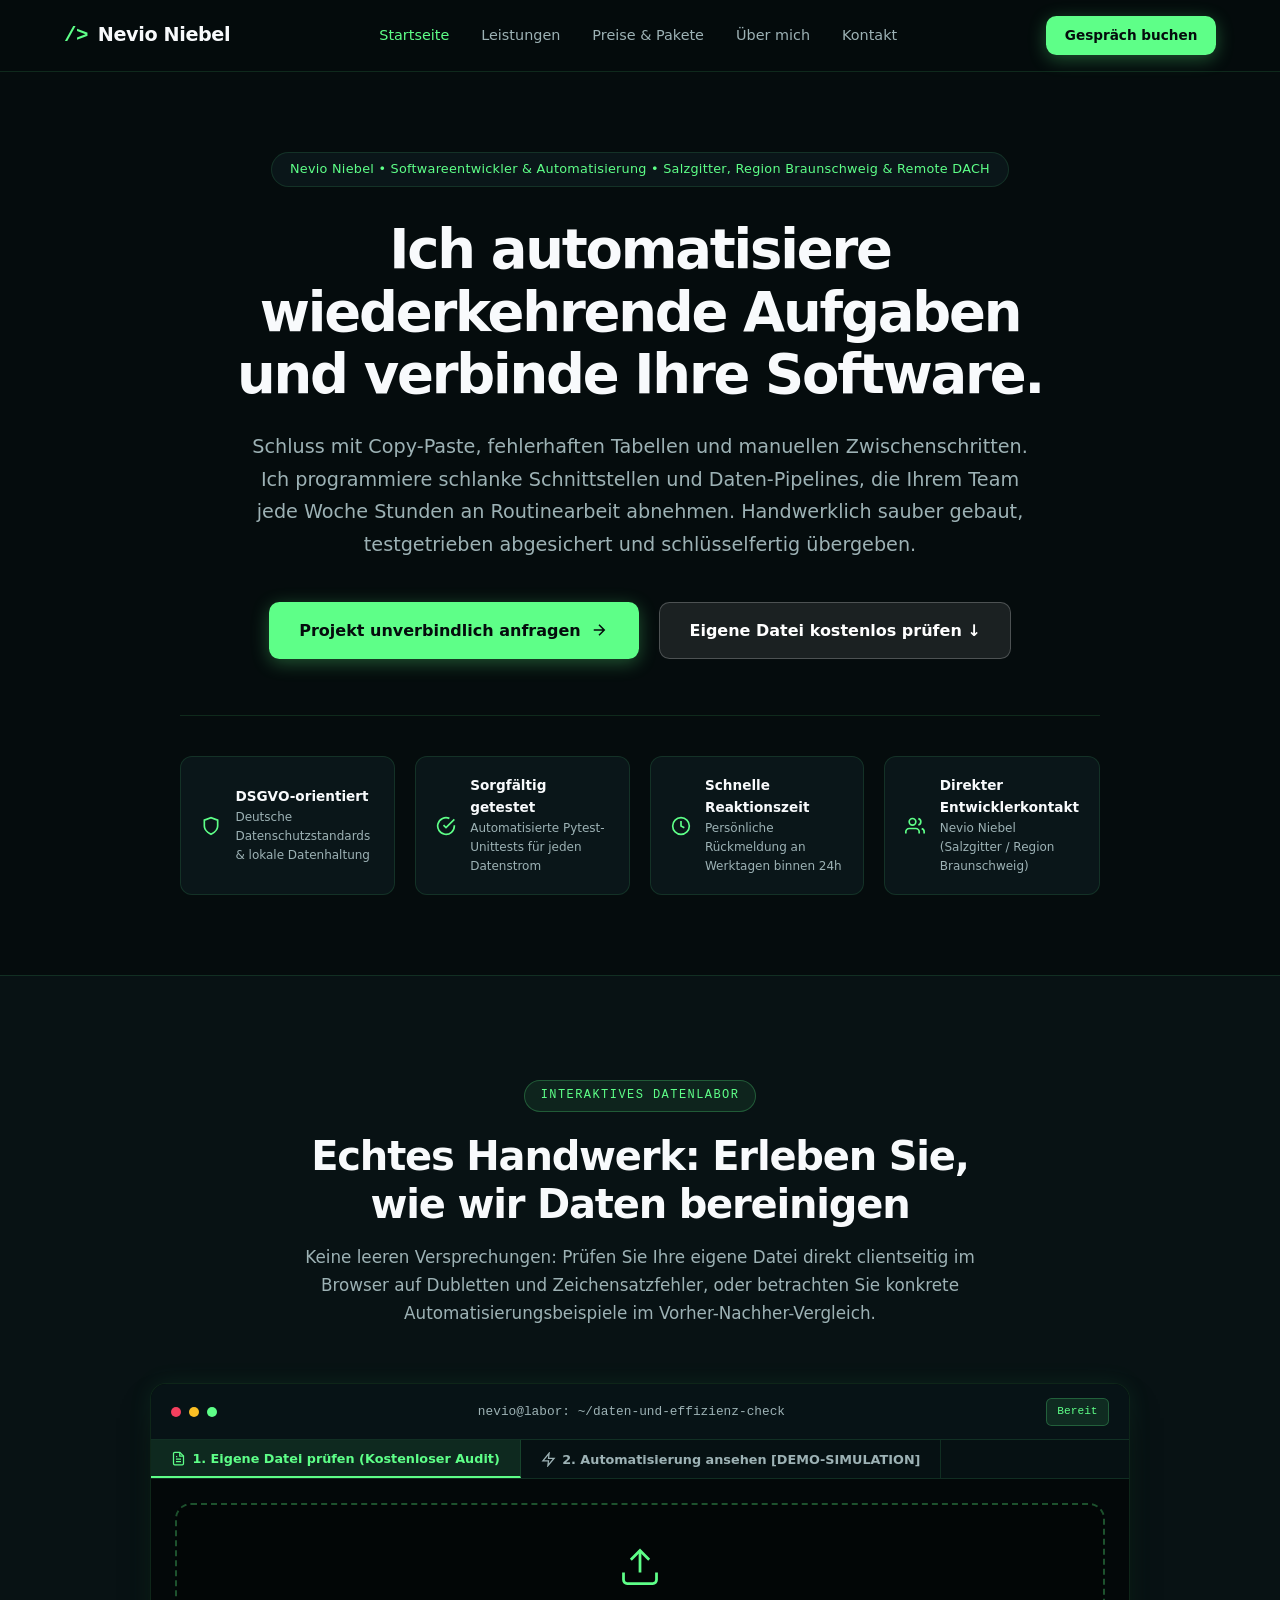
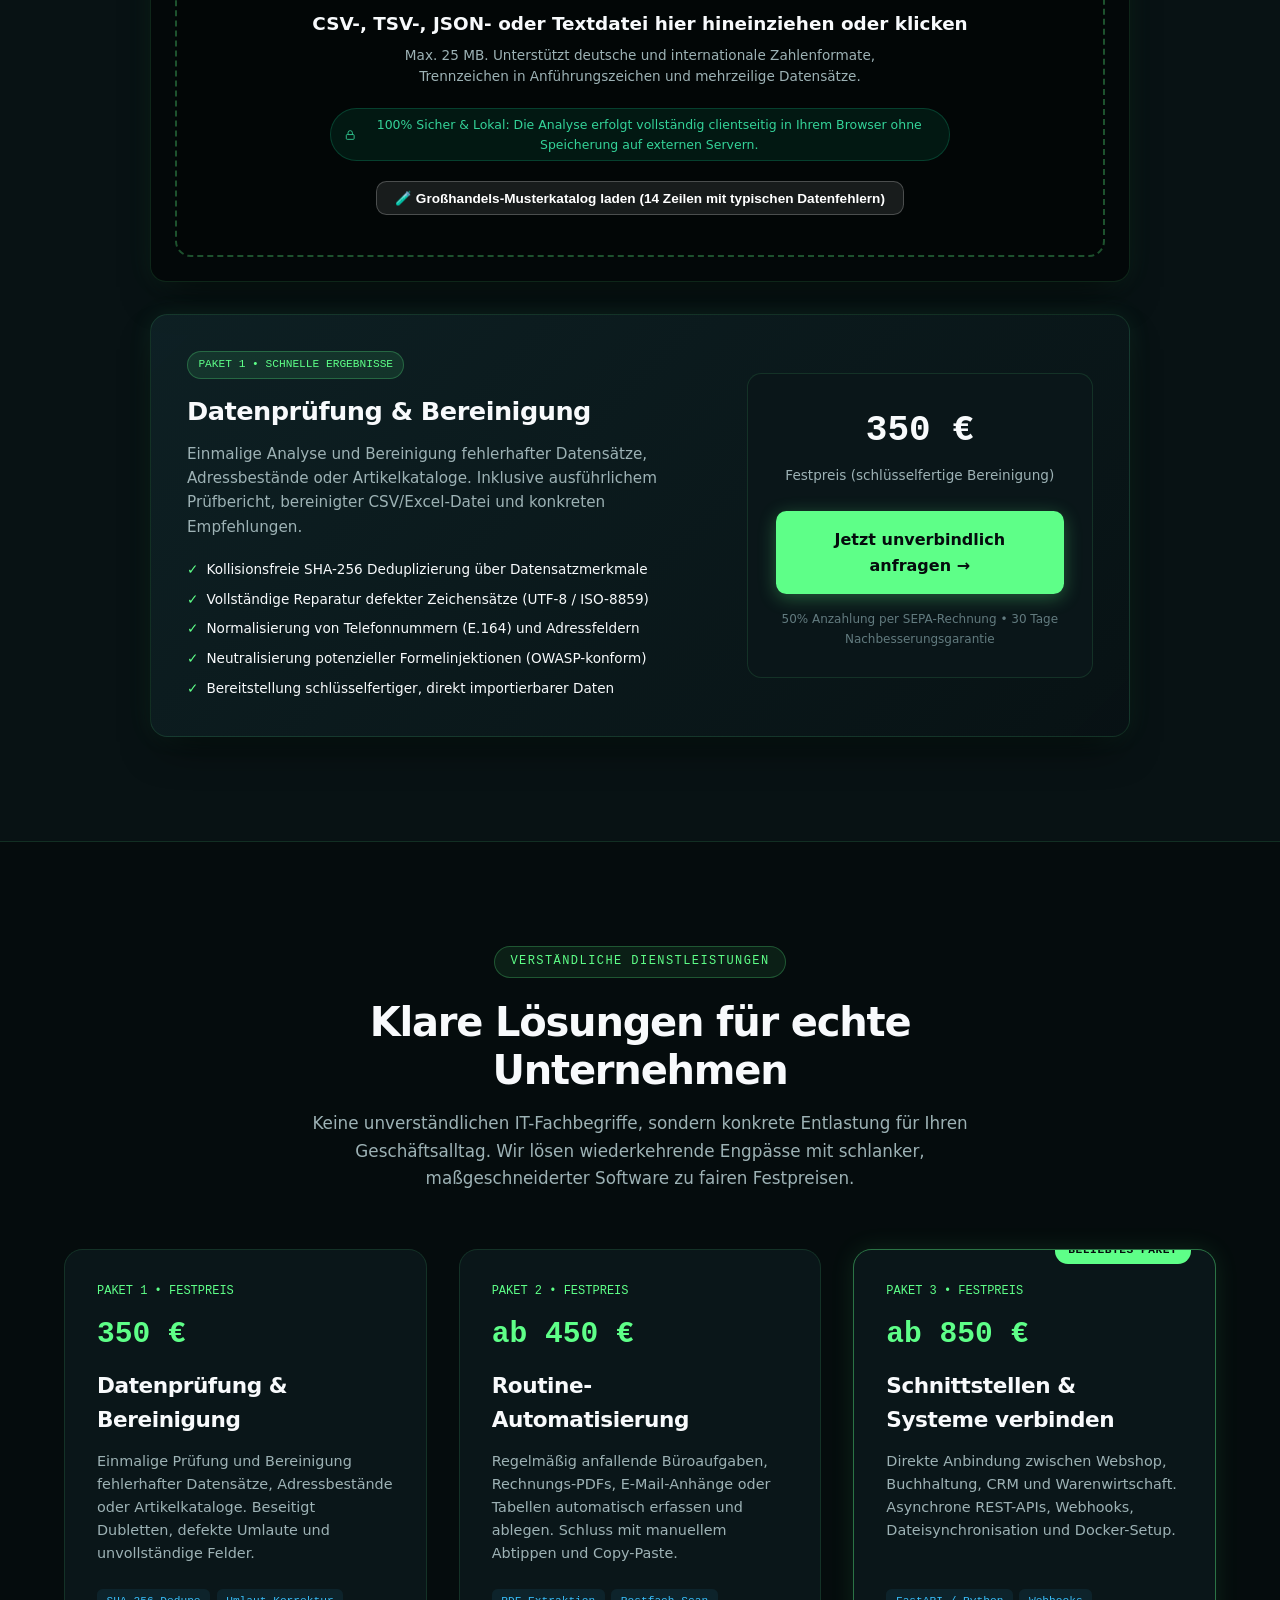
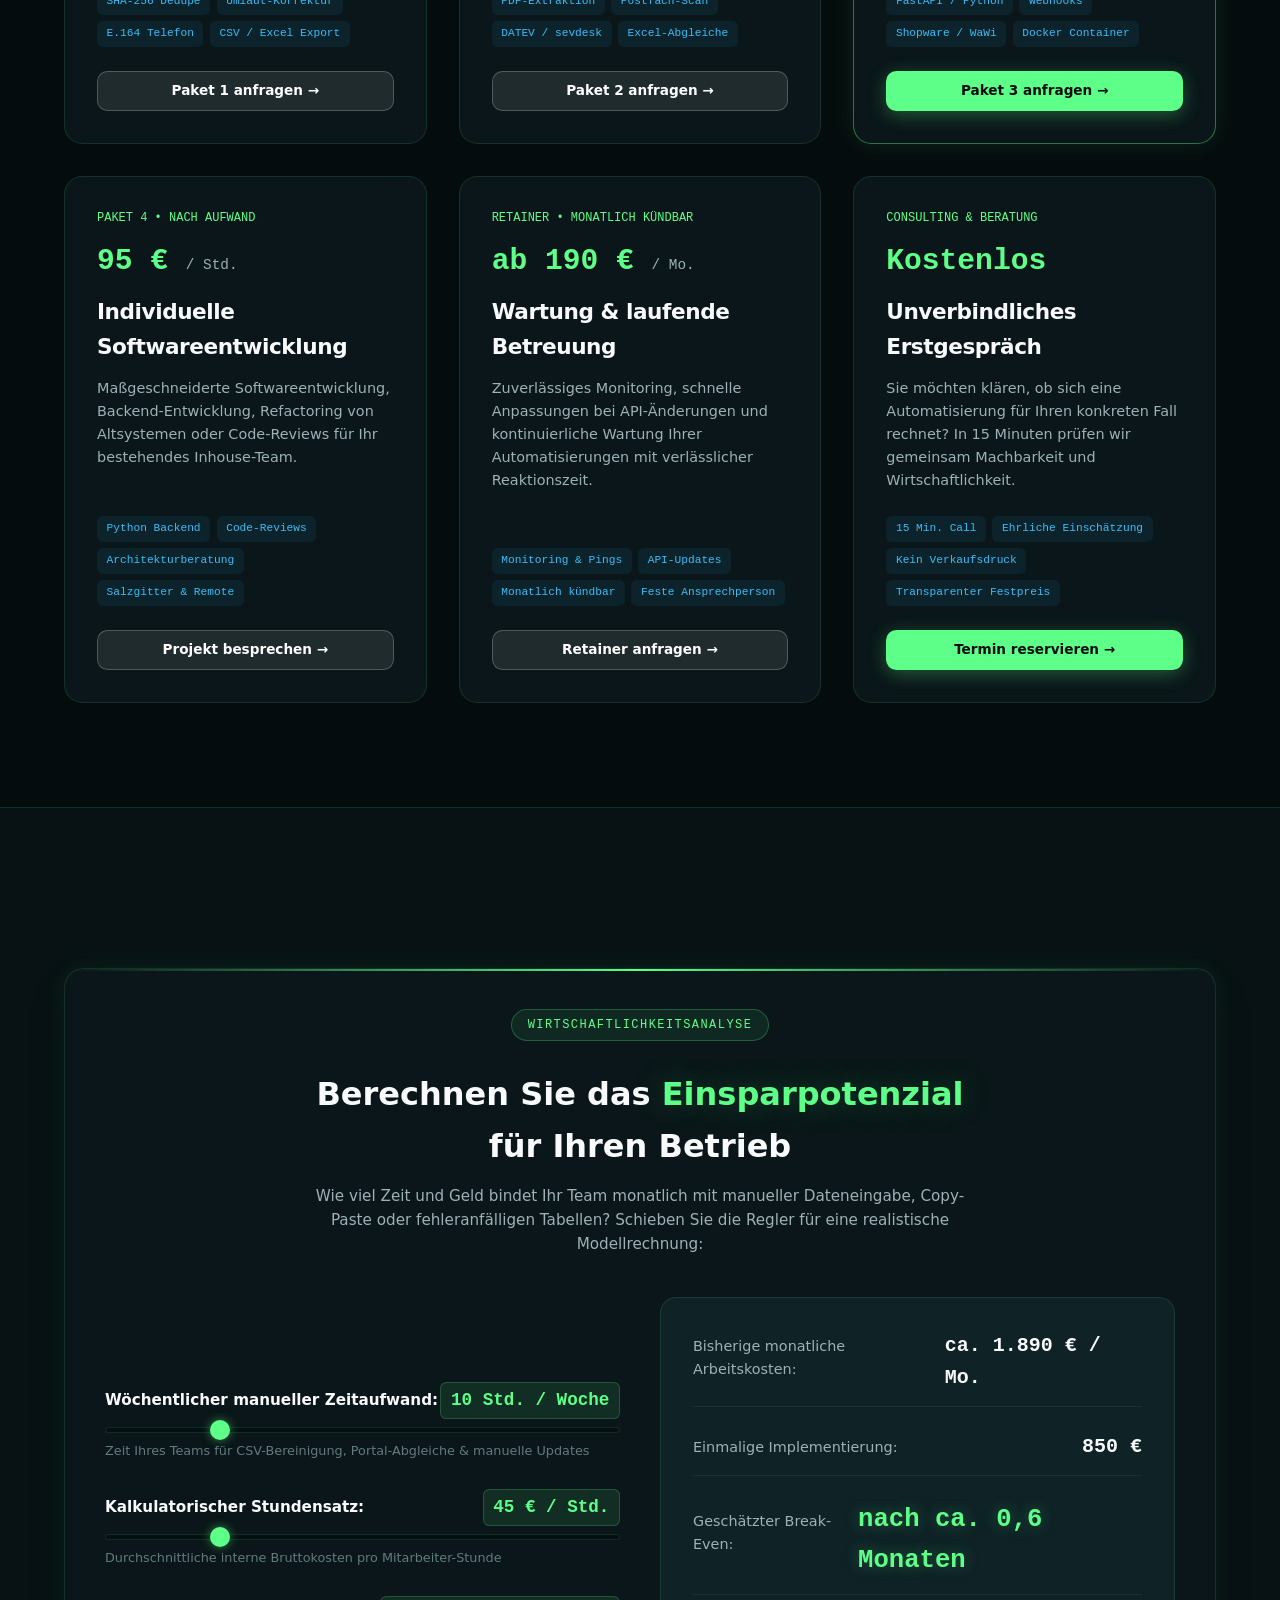
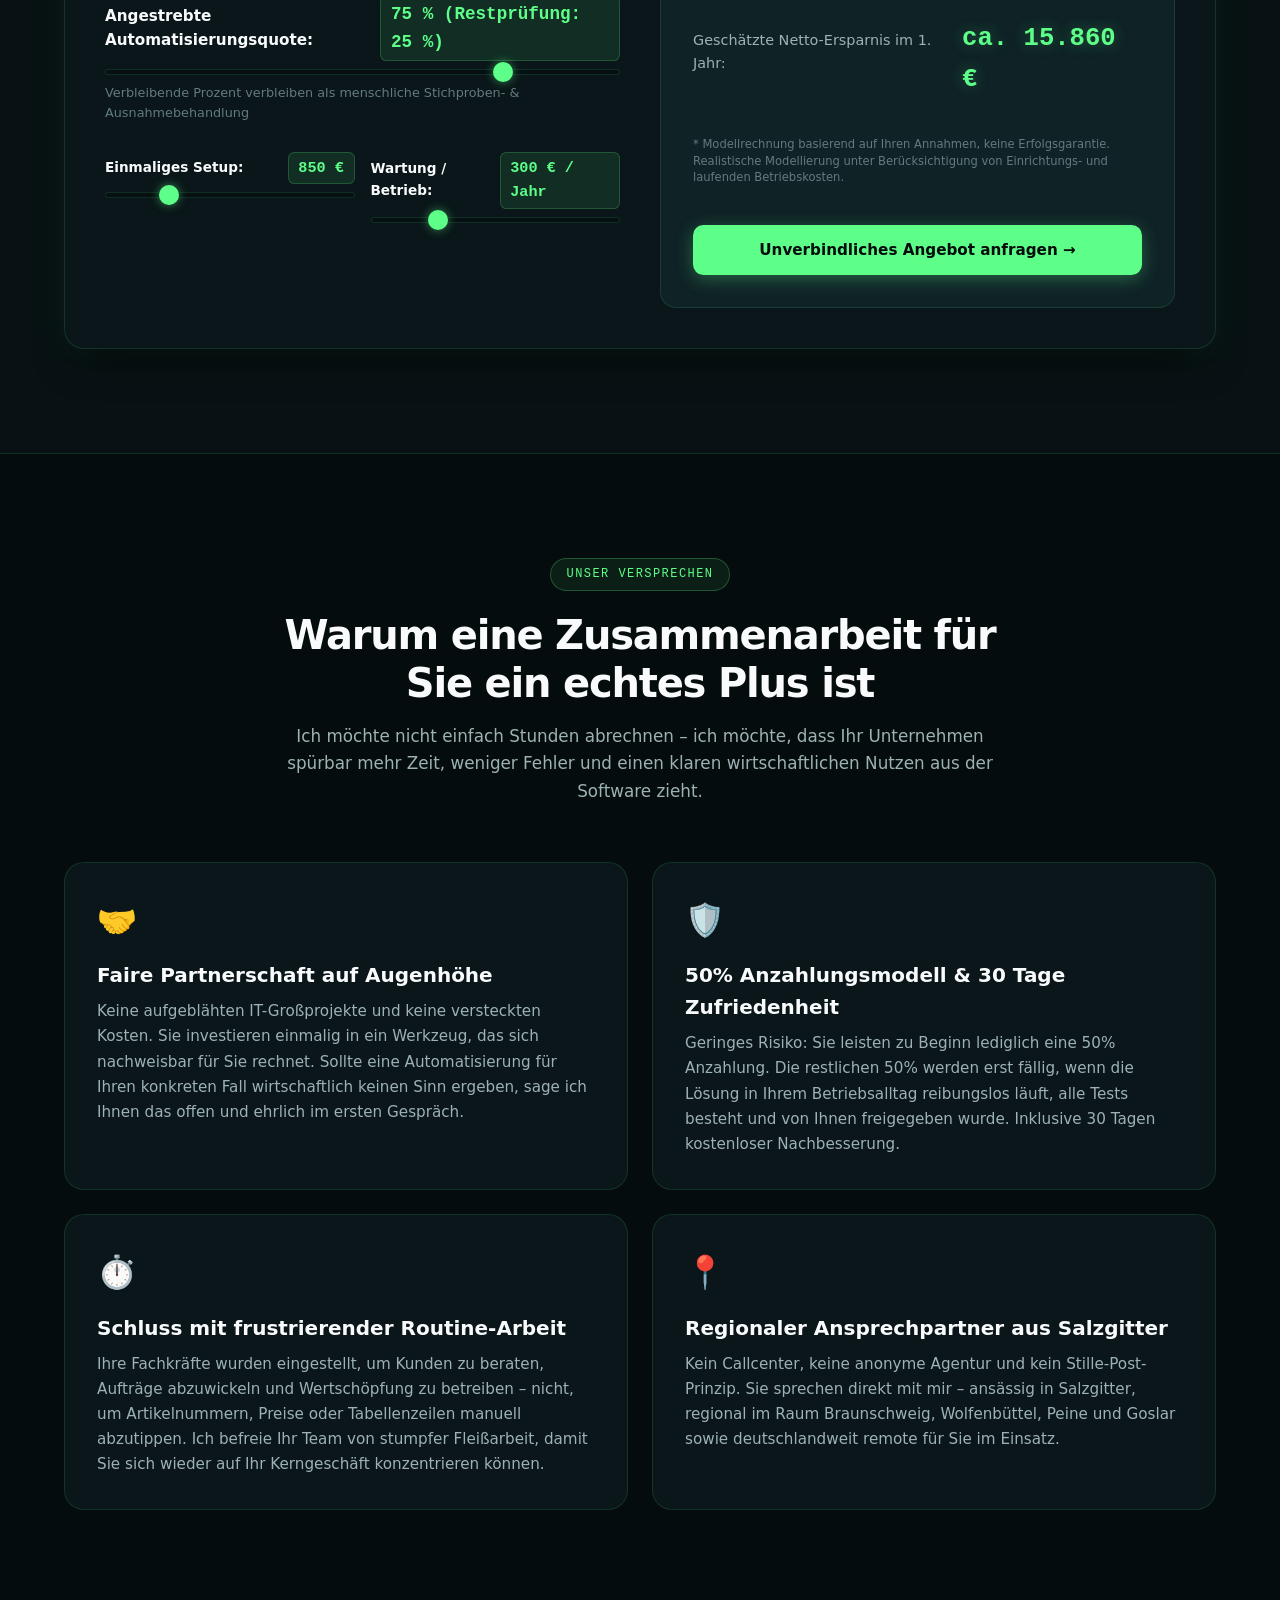
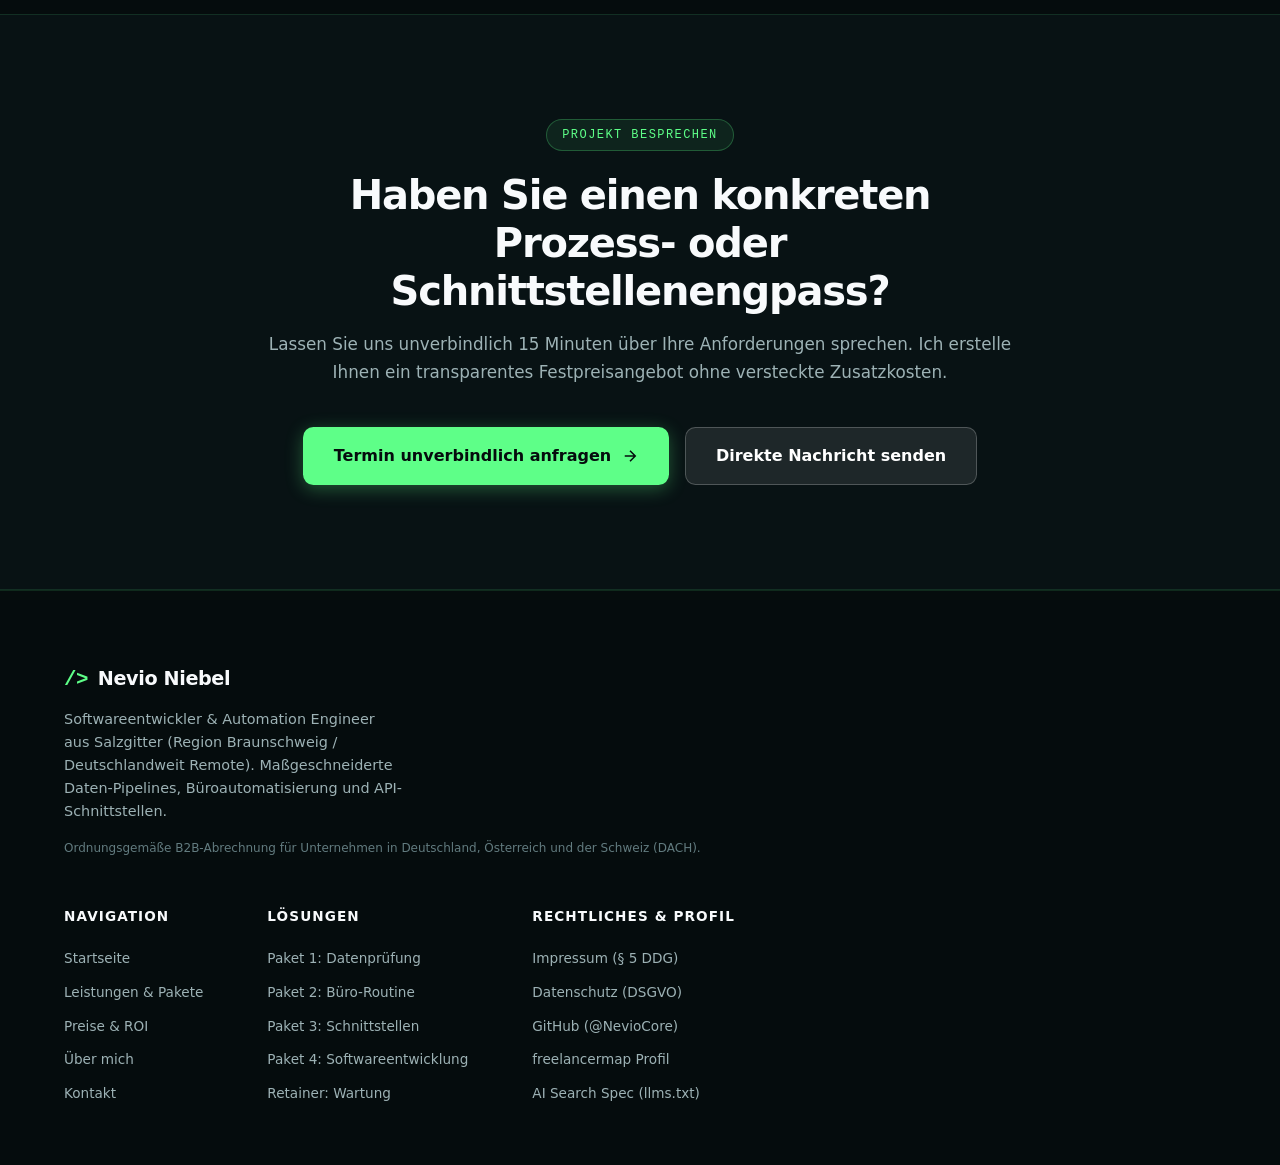
==== commit 9eb45456: "Deploy V6.0: Premium frontend redesign, standardized packages, 2-mode data lab, SVG architecture dia" ====
--- a/index.html
+++ b/index.html
@@ -78,7 +78,7 @@
   }
   </script>
 
-  <link rel="stylesheet" href="style.css?v=5.0">
+  <link rel="stylesheet" href="style.css?v=6.0">
 </head>
 <body class="site-body">
 
@@ -105,104 +105,62 @@
   </header>
 
   <main>
-    <!-- Hero Section -->
+    <!-- Hero Section (Clean, Authoritative Typography Layout - No Code Cards, No 3D Overkill) -->
     <section class="hero-section">
       <div class="container">
-        <div class="hero-grid">
+        <div class="hero-content-single">
           
-          <div class="hero-text">
-            <span class="hero-studio-tag" style="display: inline-block; padding: 0.35rem 0.85rem; background: var(--color-surface); border: 1px solid var(--color-border); border-radius: 2rem; font-size: 0.8rem; font-weight: 500; color: var(--color-mint); margin-bottom: 1.5rem; letter-spacing: 0.02em;">
-              Softwareentwicklung &amp; Automatisierung • Salzgitter, Region Braunschweig &amp; Remote DACH
-            </span>
-
-            <h1 class="hero-title">
-              Schluss mit manueller Fleißarbeit:<br>
-              <span class="highlight-mint">Wir automatisieren Ihre Datenflüsse</span><br>
-              einfach, präzise und wartungsarm.
-            </h1>
-
-            <p class="hero-subtitle">
-              Von der automatischen Rechnungsübernahme bis zur direkten Synchronisation zwischen Webshop, Buchhaltung und Warenwirtschaft: Wir programmieren maßgeschneiderte Software-Schnittstellen, die Ihrem Team jede Woche Stunden an manueller Fleißarbeit sparen. Handwerklich sauber programmiert, testgetrieben abgesichert und schlüsselfertig übergeben.
-            </p>
-
-            <div class="hero-actions">
-              <a href="booking.html" class="btn btn-primary btn-lg">
-                <span>Erstgespräch vereinbaren</span>
-                <svg width="18" height="18" viewBox="0 0 24 24" fill="none" stroke="currentColor" stroke-width="2"><path d="M5 12h14M12 5l7 7-7 7"/></svg>
-              </a>
-              <a href="#terminal-demo" class="btn btn-secondary btn-lg">
-                <span>Interaktive Demo testen ↓</span>
-              </a>
-            </div>
-
-            <!-- Trust Badges Strip with Clean SVG Icons -->
-            <div class="trust-strip">
-              <div class="trust-badge">
-                <svg class="badge-icon-svg" width="20" height="20" viewBox="0 0 24 24" fill="none" stroke="currentColor" stroke-width="2"><path d="M12 22s8-4 8-10V5l-8-3-8 3v7c0 6 8 10 8 10z"/></svg>
-                <div>
-                  <strong>DSGVO-orientiert</strong>
-                  <small>Deutsche Datenschutzstandards</small>
-                </div>
-              </div>
-              <div class="trust-badge">
-                <svg class="badge-icon-svg" width="20" height="20" viewBox="0 0 24 24" fill="none" stroke="currentColor" stroke-width="2"><path d="M22 11.08V12a10 10 0 1 1-5.93-9.14"/><polyline points="22 4 12 14.01 9 11.01"/></svg>
-                <div>
-                  <strong>Sorgfältig getestet</strong>
-                  <small>Pytest &amp; strukturierte Validierung</small>
-                </div>
-              </div>
-              <div class="trust-badge">
-                <svg class="badge-icon-svg" width="20" height="20" viewBox="0 0 24 24" fill="none" stroke="currentColor" stroke-width="2"><circle cx="12" cy="12" r="10"/><polyline points="12 6 12 12 16 14"/></svg>
-                <div>
-                  <strong>Schnelle Reaktionszeit</strong>
-                  <small>Verlässlicher persönlicher Kontakt</small>
-                </div>
-              </div>
-              <div class="trust-badge">
-                <svg class="badge-icon-svg" width="20" height="20" viewBox="0 0 24 24" fill="none" stroke="currentColor" stroke-width="2"><path d="M17 21v-2a4 4 0 0 0-4-4H5a4 4 0 0 0-4 4v2"/><circle cx="9" cy="7" r="4"/><path d="M23 21v-2a4 4 0 0 0-3-3.87"/><path d="M16 3.13a4 4 0 0 1 0 7.75"/></svg>
-                <div>
-                  <strong>Direkter Entwicklerkontakt</strong>
-                  <small>Nevio Niebel (Salzgitter / Region Braunschweig)</small>
-                </div>
-              </div>
-            </div>
-
-          </div>
-
-          <!-- Hero Live Engineering Studio Preview -->
-          <div class="hero-visual-frame" style="background: linear-gradient(180deg, #071518 0%, #03080a 100%); border: 1px solid var(--color-border); border-radius: 1.25rem; overflow: hidden; box-shadow: var(--shadow-cyber);">
-            <div style="background: #0d1f23; padding: 0.85rem 1.25rem; border-bottom: 1px solid var(--color-border); display: flex; align-items: center; justify-content: space-between;">
-              <div style="display: flex; gap: 0.45rem; align-items: center;">
-                <span style="width: 11px; height: 11px; border-radius: 50%; background: #ef4444; display: inline-block;"></span>
-                <span style="width: 11px; height: 11px; border-radius: 50%; background: #eab308; display: inline-block;"></span>
-                <span style="width: 11px; height: 11px; border-radius: 50%; background: #10b981; display: inline-block;"></span>
-                <span style="font-family: var(--font-mono); font-size: 0.75rem; color: var(--color-text-secondary); margin-left: 0.5rem;">sync_backend.py — Python &amp; SQLite Sync</span>
-              </div>
-              <span style="font-family: var(--font-mono); font-size: 0.7rem; color: var(--color-mint); background: rgba(94, 255, 136, 0.1); padding: 0.2rem 0.5rem; border-radius: 0.3rem;">CODEBEISPIEL</span>
-            </div>
-
-            <div style="padding: 1.5rem; font-family: var(--font-mono); font-size: 0.8rem; line-height: 1.7; color: #e2e8f0;">
-              <div><span style="color: #38bdf8;">import</span> hashlib, sqlite3, json</div>
-              <div><span style="color: #38bdf8;">from</span> datetime <span style="color: #38bdf8;">import</span> datetime</div>
-              <div style="color: var(--color-text-muted); margin: 0.4rem 0;"># Deterministische Idempotenz &amp; strukturierte Transaktion</div>
-              <div><span style="color: #f43f5e;">def</span> <span style="color: #a78bfa;">sync_record</span>(db: sqlite3.Connection, payload: dict):</div>
-              <div style="padding-left: 1.25rem;"><span style="color: #38bdf8;">digest</span> = hashlib.sha256(json.dumps(payload, sort_keys=True).encode()).hexdigest()[:16]</div>
-              <div style="padding-left: 1.25rem;"><span style="color: #38bdf8;">cur</span> = db.execute(<span style="color: #a78bfa;">"SELECT payload_hash FROM sync_log WHERE id = ?"</span>, (payload[<span style="color: #a78bfa;">'id'</span>],))</div>
-              <div style="padding-left: 1.25rem;"><span style="color: #38bdf8;">if</span> cur.fetchone() == (digest,): <span style="color: #38bdf8;">return</span> <span style="color: #a78bfa;">"idempotent_skip"</span></div>
-              <div style="padding-left: 1.25rem;">db.execute(<span style="color: #a78bfa;">"INSERT OR REPLACE INTO sync_log VALUES (?, ?, ?)"</span>, (payload[<span style="color: #a78bfa;">'id'</span>], digest, datetime.utcnow().isoformat()))</div>
-              
-              <div style="margin-top: 1rem; padding: 0.75rem 1rem; background: rgba(16, 185, 129, 0.08); border-left: 3px solid #10b981; border-radius: 0.35rem; font-size: 0.75rem;">
-                <span style="color: var(--color-mint); font-weight: 700;">✓ Echte Verifikation: 5/5 Unittests bestanden (samples/fastapi_database_sync_sample.py)</span><br>
-                <span style="color: var(--color-text-secondary);">Idempotente Datenspeicherung • SHA-256 Hashing • Standardbibliothek &amp; SQLite</span>
-              </div>
-            </div>
-
-            <div class="visual-badge" style="background: rgba(3, 8, 10, 0.95); border-top: 1px solid var(--color-border); padding: 0.85rem 1.25rem;">
-              <div style="font-weight: 600; color: var(--color-text-primary); font-size: 0.85rem;">
-                Nevio Waldemar Niebel • Software Engineering Studio
-              </div>
-              <div style="color: var(--color-text-secondary); font-size: 0.75rem; margin-top: 0.2rem;">
-                Salzgitter (Region Braunschweig) • Deutschlandweit &amp; DACH Remote
+          <div class="hero-studio-tag">
+            Nevio Niebel • Softwareentwickler &amp; Automatisierung • Salzgitter, Region Braunschweig &amp; Remote DACH
+          </div>
+
+          <h1 class="hero-title">
+            Ich automatisiere wiederkehrende Aufgaben <br class="hero-br">
+            und verbinde Ihre Software.
+          </h1>
+
+          <p class="hero-subtitle">
+            Schluss mit Copy-Paste, fehlerhaften Tabellen und manuellen Zwischenschritten. Ich programmiere schlanke Schnittstellen und Daten-Pipelines, die Ihrem Team jede Woche Stunden an Routinearbeit abnehmen. Handwerklich sauber gebaut, testgetrieben abgesichert und schlüsselfertig übergeben.
+          </p>
+
+          <div class="hero-actions">
+            <a href="booking.html" class="btn btn-primary btn-lg">
+              <span>Projekt unverbindlich anfragen</span>
+              <svg width="18" height="18" viewBox="0 0 24 24" fill="none" stroke="currentColor" stroke-width="2"><path d="M5 12h14M12 5l7 7-7 7"/></svg>
+            </a>
+            <a href="#terminal-demo" class="btn btn-secondary btn-lg">
+              <span>Eigene Datei kostenlos prüfen ↓</span>
+            </a>
+          </div>
+
+          <!-- Trust Badges Strip with Clean SVG Icons -->
+          <div class="trust-strip">
+            <div class="trust-badge">
+              <svg class="badge-icon-svg" width="20" height="20" viewBox="0 0 24 24" fill="none" stroke="currentColor" stroke-width="2"><path d="M12 22s8-4 8-10V5l-8-3-8 3v7c0 6 8 10 8 10z"/></svg>
+              <div>
+                <strong>DSGVO-orientiert</strong>
+                <small>Deutsche Datenschutzstandards &amp; lokale Datenhaltung</small>
+              </div>
+            </div>
+            <div class="trust-badge">
+              <svg class="badge-icon-svg" width="20" height="20" viewBox="0 0 24 24" fill="none" stroke="currentColor" stroke-width="2"><path d="M22 11.08V12a10 10 0 1 1-5.93-9.14"/><polyline points="22 4 12 14.01 9 11.01"/></svg>
+              <div>
+                <strong>Sorgfältig getestet</strong>
+                <small>Automatisierte Pytest-Unittests für jeden Datenstrom</small>
+              </div>
+            </div>
+            <div class="trust-badge">
+              <svg class="badge-icon-svg" width="20" height="20" viewBox="0 0 24 24" fill="none" stroke="currentColor" stroke-width="2"><circle cx="12" cy="12" r="10"/><polyline points="12 6 12 12 16 14"/></svg>
+              <div>
+                <strong>Schnelle Reaktionszeit</strong>
+                <small>Persönliche Rückmeldung an Werktagen binnen 24h</small>
+              </div>
+            </div>
+            <div class="trust-badge">
+              <svg class="badge-icon-svg" width="20" height="20" viewBox="0 0 24 24" fill="none" stroke="currentColor" stroke-width="2"><path d="M17 21v-2a4 4 0 0 0-4-4H5a4 4 0 0 0-4 4v2"/><circle cx="9" cy="7" r="4"/><path d="M23 21v-2a4 4 0 0 0-3-3.87"/><path d="M16 3.13a4 4 0 0 1 0 7.75"/></svg>
+              <div>
+                <strong>Direkter Entwicklerkontakt</strong>
+                <small>Nevio Niebel (Salzgitter / Region Braunschweig)</small>
               </div>
             </div>
           </div>
@@ -211,14 +169,14 @@
       </div>
     </section>
 
-    <!-- Interactive Data & Automation Labor (3 Strictly Separated Tabs) -->
+    <!-- Interactive Data Lab (2 Strictly Separated Modes: File Audit vs. Automation Demo) -->
     <section id="terminal-demo" class="section section-dark">
       <div class="container">
         <div class="section-header">
           <span class="section-tag">Interaktives Datenlabor</span>
           <h2 class="section-title">Echtes Handwerk: Erleben Sie, wie wir Daten bereinigen</h2>
           <p class="section-subtitle">
-            Keine leeren Versprechungen: Testen Sie unsere Datenverarbeitungs- und Automatisierungslogik direkt im Browser. Wählen Sie ein Szenario, prüfen Sie eine eigene Datei oder nutzen Sie die Entwicklerkonsole.
+            Keine leeren Versprechungen: Prüfen Sie Ihre eigene Datei direkt clientseitig im Browser auf Dubletten und Zeichensatzfehler, oder betrachten Sie konkrete Automatisierungsbeispiele im Vorher-Nachher-Vergleich.
           </p>
         </div>
 
@@ -237,125 +195,41 @@
               <span class="terminal-badge" id="terminal-status-badge">Bereit</span>
             </div>
 
-            <!-- Mode Switcher Tabs (3 Distinct Functional Modes) -->
+            <!-- Mode Switcher Tabs (2 Strictly Separated Functional Modes) -->
             <div class="terminal-mode-bar" role="tablist">
-              <button class="terminal-mode-btn active" id="tab-mode-scenarios" role="tab" aria-selected="true" onclick="switchTerminalMode('scenarios')">
+              <button class="terminal-mode-btn active" id="tab-mode-audit" role="tab" aria-selected="true" onclick="switchTerminalMode('audit')">
+                <svg width="15" height="15" viewBox="0 0 24 24" fill="none" stroke="currentColor" stroke-width="2"><path d="M14 2H6a2 2 0 0 0-2 2v16a2 2 0 0 0 2 2h12a2 2 0 0 0 2-2V8z"/><polyline points="14 2 14 8 20 8"/><line x1="16" y1="13" x2="8" y2="13"/><line x1="16" y1="17" x2="8" y2="17"/><polyline points="10 9 9 9 8 9"/></svg>
+                <span>1. Eigene Datei prüfen (Kostenloser Audit)</span>
+              </button>
+              <button class="terminal-mode-btn" id="tab-mode-demo" role="tab" aria-selected="false" onclick="switchTerminalMode('demo')">
                 <svg width="15" height="15" viewBox="0 0 24 24" fill="none" stroke="currentColor" stroke-width="2"><polygon points="13 2 3 14 12 14 11 22 21 10 12 10 13 2"/></svg>
-                <span>1. Lösungen erleben</span>
+                <span>2. Automatisierung ansehen [DEMO-SIMULATION]</span>
               </button>
-              <button class="terminal-mode-btn" id="tab-mode-audit" role="tab" aria-selected="false" onclick="switchTerminalMode('audit')">
-                <svg width="15" height="15" viewBox="0 0 24 24" fill="none" stroke="currentColor" stroke-width="2"><path d="M14 2H6a2 2 0 0 0-2 2v16a2 2 0 0 0 2 2h12a2 2 0 0 0 2-2V8z"/><polyline points="14 2 14 8 20 8"/><line x1="16" y1="13" x2="8" y2="13"/><line x1="16" y1="17" x2="8" y2="17"/><polyline points="10 9 9 9 8 9"/></svg>
-                <span>2. Kostenloser Daten-Audit (Drag &amp; Drop)</span>
-              </button>
-              <button class="terminal-mode-btn" id="tab-mode-cli" role="tab" aria-selected="false" onclick="switchTerminalMode('cli')">
-                <svg width="15" height="15" viewBox="0 0 24 24" fill="none" stroke="currentColor" stroke-width="2"><polyline points="4 17 10 11 4 5"/><line x1="12" y1="19" x2="20" y2="19"/></svg>
-                <span>3. Entwicklerkonsole</span>
-              </button>
             </div>
 
             <!-- ======================================================== -->
-            <!-- VIEW 1: LÖSUNGEN ERLEBEN (SCENARIOS & PLAIN EXPLANATIONS)-->
+            <!-- MODE 1: KOSTENLOSER DATEN-AUDIT (REAL CLIENT-SIDE ENGINE) -->
             <!-- ======================================================== -->
-            <div id="view-scenarios" class="terminal-view-panel">
-              
-              <!-- Scenario Selector Bar -->
-              <div class="scenario-selector-bar">
-                <button class="scenario-tab-btn active" data-scenario="invoicing" onclick="playScenario('invoicing')">
-                  <span>📄 1. Rechnungen &amp; Belege</span>
-                </button>
-                <button class="scenario-tab-btn" data-scenario="dataclean" onclick="playScenario('dataclean')">
-                  <span>🧹 2. Datenbereinigung</span>
-                </button>
-                <button class="scenario-tab-btn" data-scenario="crmsync" onclick="playScenario('crmsync')">
-                  <span>📋 3. Kunden &amp; Aufträge</span>
-                </button>
-                <button class="scenario-tab-btn" data-scenario="apisync" onclick="playScenario('apisync')">
-                  <span>🔄 4. Systemintegration</span>
-                </button>
-                <button class="scenario-tab-btn" data-scenario="reporting" onclick="playScenario('reporting')">
-                  <span>📊 5. Automatische Reports</span>
-                </button>
-              </div>
-
-              <!-- Scenario Details Container -->
-              <div class="scenario-display-box">
-                <div class="scenario-meta-row">
-                  <div>
-                    <span class="badge badge-mint" id="scenario-detail-badge">Paket A • Büroarbeit automatisieren</span>
-                    <h3 class="scenario-heading" id="scenario-detail-title">Rechnungs- &amp; Dokumentenverarbeitung</h3>
-                    <p class="scenario-tagline" id="scenario-detail-tagline">Eingehende Rechnungen &amp; PDF-Belege fehlerfrei auslesen und buchen</p>
-                  </div>
-                </div>
-
-                <!-- Step by step visual process animation -->
-                <div class="scenario-steps-container" id="scenario-steps-container">
-                  <!-- Steps injected via app.js -->
-                </div>
-
-                <!-- Plain Language Human Explanation Cards Grid -->
-                <div class="scenario-explanation-grid">
-                  <div class="scenario-exp-card">
-                    <div class="exp-icon">❌</div>
-                    <h4>Das Problem im Alltag</h4>
-                    <p id="scenario-plain-problem">Mitarbeiter tippen jede Woche dutzende Rechnungen von Hand ab. Ein Zahlendreher führt zu falschen Überweisungen oder Fehlern in der Umsatzsteuervoranmeldung.</p>
-                  </div>
-                  <div class="exp-card-arrow">→</div>
-                  <div class="scenario-exp-card">
-                    <div class="exp-icon">⚙️</div>
-                    <h4>Unsere Lösung</h4>
-                    <p id="scenario-plain-solution">Eine schlanke Python-Pipeline liest die Belege in Sekundenbruchteilen aus, prüft die Rechenwege und bereitet die Buchungssätze vor.</p>
-                  </div>
-                  <div class="exp-card-arrow">→</div>
-                  <div class="scenario-exp-card">
-                    <div class="exp-icon">🎯</div>
-                    <h4>Ihr konkreter Nutzen</h4>
-                    <p id="scenario-plain-benefit">Bis zu 80% Zeitersparnis bei der vorbereitenden Buchhaltung, null Tippfehler und sofortige Übersicht über alle offenen Posten.</p>
-                  </div>
-                </div>
-
-                <!-- Technical Details Toggle -->
-                <div style="margin-top: 1.5rem; text-align: center;">
-                  <button type="button" class="btn btn-outline btn-sm" id="scenario-tech-toggle-btn" onclick="toggleScenarioTechDetails()">
-                    ▼ Technische Details &amp; Architektur anzeigen
-                  </button>
-                </div>
-
-                <div class="scenario-tech-details" id="scenario-tech-details" style="display: none;">
-                  <div class="tech-detail-box">
-                    <strong>Eingesetzte Technologien &amp; Standards:</strong>
-                    <p style="margin: 0.5rem 0 0 0; color: var(--color-text-secondary); font-size: 0.85rem; font-family: var(--font-mono);">
-                      Python 3.12 (Standardbibliothek-First) • Pydantic v2 Typvalidierung • PyPDF / pdfplumber • RFC 4180 CSV / DATEV-Format • SHA-256 Deduplizierung • Pytest Testabdeckung • Docker Container
-                    </p>
-                  </div>
-                </div>
-
-              </div>
-
-            </div>
-
-            <!-- ======================================================== -->
-            <!-- VIEW 2: KOSTENLOSER DATEN-AUDIT (REAL IN-BROWSER ENGINE) -->
-            <!-- ======================================================== -->
-            <div id="view-audit" class="terminal-view-panel" style="display: none;">
+            <div id="view-audit" class="terminal-view-panel" style="display: block;">
               
               <!-- Dropzone -->
               <div class="audit-dropzone" id="audit-dropzone" onclick="triggerFileInput()" ondragover="handleDragOver(event)" ondragleave="handleDragLeave(event)" ondrop="handleFileDrop(event)">
                 <div class="dropzone-svg-icon">
-                  <svg width="48" height="48" viewBox="0 0 24 24" fill="none" stroke="currentColor" stroke-width="1.5"><path d="M21 15v4a2 2 0 0 1-2 2H5a2 2 0 0 1-2-2v-4"/><polyline points="17 8 12 3 7 8"/><line x1="12" y1="3" x2="12" y2="15"/></svg>
+                  <svg width="44" height="44" viewBox="0 0 24 24" fill="none" stroke="currentColor" stroke-width="1.5"><path d="M21 15v4a2 2 0 0 1-2 2H5a2 2 0 0 1-2-2v-4"/><polyline points="17 8 12 3 7 8"/><line x1="12" y1="3" x2="12" y2="15"/></svg>
                 </div>
                 <div class="dropzone-title">CSV-, TSV-, JSON- oder Textdatei hier hineinziehen oder klicken</div>
                 <div class="dropzone-desc">
-                  Max. 25 MB. Unterstützt deutsche und internationale Zahlenformate, Trennzeichen in Anführungszeichen und multiline Datensätze.
+                  Max. 25 MB. Unterstützt deutsche und internationale Zahlenformate, Trennzeichen in Anführungszeichen und mehrzeilige Datensätze.
                 </div>
                 <div class="dropzone-privacy-pill">
                   <svg width="14" height="14" viewBox="0 0 24 24" fill="none" stroke="currentColor" stroke-width="2"><rect x="3" y="11" width="18" height="11" rx="2" ry="2"/><path d="M7 11V7a5 5 0 0 1 10 0v4"/></svg>
-                  <span>Sicher &amp; Lokal: Die Analyse erfolgt clientseitig in Ihrem Webbrowser ohne Speicherung auf externen Servern.</span>
+                  <span>100% Sicher &amp; Lokal: Die Analyse erfolgt vollständig clientseitig in Ihrem Browser ohne Speicherung auf externen Servern.</span>
                 </div>
                 <input type="file" id="audit-file-input" accept=".csv,.tsv,.json,.txt" style="display: none;" onchange="handleFileSelect(event)">
                 
                 <div style="margin-top: 1.25rem;">
                   <button type="button" class="btn btn-secondary btn-sm" onclick="event.stopPropagation(); loadSampleDataset();">
-                    🧪 Beispieldatei laden (Musterkatalog Großhandel mit typischen Fehlern)
+                    🧪 Großhandels-Musterkatalog laden (14 Zeilen mit typischen Datenfehlern)
                   </button>
                 </div>
               </div>
@@ -374,8 +248,8 @@
                 
                 <div class="audit-results-header">
                   <div>
-                    <span class="badge badge-success">✓ Audit abgeschlossen</span>
-                    <h3 style="font-size: 1.4rem; margin: 0.5rem 0 0.2rem 0;" id="audit-res-filename">Dateiname.csv</h3>
+                    <span class="badge badge-success">✓ Analyse abgeschlossen</span>
+                    <h3 style="font-size: 1.35rem; margin: 0.5rem 0 0.2rem 0;" id="audit-res-filename">Dateiname.csv</h3>
                     <p style="color: var(--color-text-secondary); font-size: 0.85rem; margin: 0;" id="audit-res-rowcount">0 Zeilen analysiert</p>
                   </div>
                   <button type="button" class="btn btn-outline btn-sm" onclick="resetAuditDropzone()">
@@ -388,17 +262,17 @@
                   <div class="audit-metric-card">
                     <div class="metric-num text-warn" id="audit-metric-dupes">0</div>
                     <div class="metric-lbl">Redundante Dubletten (SHA-256)</div>
-                    <small>Identische Datensätze unter unterschiedlichen IDs</small>
+                    <small>Identische Datensätze unter abweichenden Artikelnummern</small>
                   </div>
                   <div class="audit-metric-card">
                     <div class="metric-num text-danger" id="audit-metric-encoding">0</div>
                     <div class="metric-lbl">Korrumpierte Umlaute &amp; Zeichen</div>
-                    <small>UTF-8 / ISO Zeichensatzfehler (z.B. 'MÃ¼ller')</small>
+                    <small>UTF-8 / ISO Zeichensatzfehler (z. B. 'MÃ¼ller' statt 'Müller')</small>
                   </div>
                   <div class="audit-metric-card">
                     <div class="metric-num text-warn" id="audit-metric-phones">0</div>
                     <div class="metric-lbl">Inkonsistente Telefonnummern</div>
-                    <small>Nicht nach E.164 Standard formatiert</small>
+                    <small>Nicht nach internationalem E.164-Standard formatiert</small>
                   </div>
                   <div class="audit-metric-card">
                     <div class="metric-num text-info" id="audit-metric-missing">0</div>
@@ -411,7 +285,7 @@
                 <div class="audit-roi-card">
                   <div class="roi-calc-header">
                     <h4>⏱️ Berechneter manueller Zeitaufwand &amp; Kostenverschwendung</h4>
-                    <span class="badge badge-outline">Transparente Kalkulation</span>
+                    <span class="badge badge-outline">Transparente Modellrechnung</span>
                   </div>
                   <div class="roi-calc-grid">
                     <div>
@@ -428,10 +302,10 @@
                     </div>
                   </div>
                   <div class="roi-note">
-                    <strong>Hinweis zu den Zahlen:</strong> Die Fehleranzahl entspricht den exakt gemessenen Datenqualitätsproblemen in Ihrer Datei. Der Zeitaufwand beruht auf einer vorsichtigen, transparenten Schätzung von durchschnittlich 2 Minuten manuellem Korrekturaufwand pro Fehlerfall (Recherche, Korrektur und Rücksprache).
+                    <strong>Hinweis zur Berechnung:</strong> Die Fehleranzahl entspricht den exakt gemessenen Datenproblemen in Ihrer Datei. Der Zeitaufwand basiert auf einem vorsichtigen Richtwert von durchschnittlich 2 Minuten Recherche und manuellem Korrekturaufwand pro Fehlerfall.
                   </div>
                   <div id="audit-sample-note" style="display: none; margin-top: 0.5rem; font-size: 0.8rem; color: var(--color-mint);">
-                    ℹ️ Hinweis zum Musterdatensatz: Zeigt 14 repräsentative Katalogzeilen mit typischen Datenfehlern aus dem deutschen Großhandel.
+                    ℹ️ Musterdatensatz: Zeigt 14 repräsentative Katalogzeilen mit typischen Zeichensatz- und Dublettenfehlern aus dem deutschen Großhandel.
                   </div>
                 </div>
 
@@ -476,7 +350,7 @@
                       <div class="form-group form-check" style="margin-top: 0.75rem;">
                         <input type="checkbox" id="audit-lead-consent" required>
                         <label for="audit-lead-consent" style="font-size: 0.8rem; color: var(--color-text-secondary);">
-                          Ich willige ein, dass Nevio Niebel meine Angaben zur Beantwortung dieser Anfrage speichert und verarbeitet. Kein Newsletter, kein Spam. Widerruf jederzeit möglich. (<a href="legal.html#datenschutz" target="_blank" style="color: var(--color-mint);">Datenschutz</a>)
+                          Ich willige ein, dass Nevio Niebel meine Angaben zur Beantwortung dieser Anfrage verarbeitet. Kein Newsletter, kein Spam. Widerruf jederzeit möglich. (<a href="legal.html#datenschutz" target="_blank" style="color: var(--color-mint);">Datenschutz</a>)
                         </label>
                       </div>
                       <button type="submit" class="btn btn-primary btn-block" style="margin-top: 1rem;">
@@ -517,35 +391,91 @@
             </div>
 
             <!-- ======================================================== -->
-            <!-- VIEW 3: ENTWICKLERKONSOLE (FULL CLI COMMAND LINE)         -->
+            <!-- MODE 2: AUTOMATISIERUNG ANSEHEN [DEMO-SIMULATION]        -->
             <!-- ======================================================== -->
-            <div id="view-cli" class="terminal-view-panel" style="display: none;">
+            <div id="view-demo" class="terminal-view-panel" style="display: none;">
               
-              <!-- CLI Output Screen -->
-              <div class="cli-screen" id="cli-screen">
-                <div class="cli-line"><span class="prompt-user">gast@besucher</span>:<span class="prompt-path">~/labor</span>$ <span class="text-cmd">help</span></div>
-                <div class="cli-line text-log">[INFO] Interaktive Entwicklerkonsole aktiv.</div>
-                <div class="cli-line text-log">[INFO] Tippen Sie 'sample' zum Laden von Testdaten, 'audit' zum Prüfen oder 'clean' zur Bereinigung.</div>
-              </div>
-
-              <!-- Quick Action Command Pills Bar (Exclusively in CLI tab!) -->
-              <div class="terminal-pills-bar">
-                <span class="pill-label">Schnellbefehle:</span>
-                <button type="button" class="quick-cmd-pill" onclick="executeCliCommand('help')">help</button>
-                <button type="button" class="quick-cmd-pill" onclick="executeCliCommand('sample')">sample</button>
-                <button type="button" class="quick-cmd-pill" onclick="executeCliCommand('audit')">audit</button>
-                <button type="button" class="quick-cmd-pill" onclick="executeCliCommand('clean')">clean</button>
-                <button type="button" class="quick-cmd-pill" onclick="executeCliCommand('summary')">summary</button>
-                <button type="button" class="quick-cmd-pill" onclick="executeCliCommand('duplicates')">duplicates</button>
-                <button type="button" class="quick-cmd-pill" onclick="executeCliCommand('roi')">roi</button>
-                <button type="button" class="quick-cmd-pill" onclick="executeCliCommand('clear')">clear</button>
-              </div>
-
-              <!-- CLI Input Bar (Exclusively in CLI tab!) -->
-              <div class="terminal-cli-bar">
-                <span class="prompt-user">gast@besucher</span>:<span class="prompt-path">~/labor</span>$&nbsp;
-                <input type="text" id="terminal-cli-input" class="terminal-cli-input" placeholder="Befehl eingeben (z.B. 'help', 'sample', 'audit', 'clean', 'roi')..." onkeydown="handleCliKeyDown(event)">
-                <button type="button" class="terminal-cli-submit" onclick="submitCliCommand()">Ausführen ↵</button>
+              <div style="text-align: center; margin-bottom: 2rem;">
+                <span class="badge badge-mint" style="font-size: 0.75rem;">[DEMO-SIMULATION]</span>
+                <h3 style="font-size: 1.4rem; margin-top: 0.5rem; margin-bottom: 0.4rem;">
+                  Vorher-Nachher-Vergleich: So entlastet Automatisierung Ihren Betrieb
+                </h3>
+                <p style="color: var(--color-text-secondary); font-size: 0.9rem; max-width: 640px; margin: 0 auto;">
+                  Hier sehen Sie 3 typische Alltagsszenarien aus mittelständischen Betrieben und wie eine schlanke Python-Lösung den manuellen Aufwand dauerhaft beseitigt.
+                </p>
+              </div>
+
+              <!-- 3 Workflow Comparison Cards -->
+              <div class="demo-workflows-grid">
+                
+                <!-- Card 1: Invoicing -->
+                <div class="demo-workflow-card">
+                  <div class="demo-workflow-header">
+                    <span class="demo-tag">Szenario 1 • Büro &amp; Buchhaltung</span>
+                    <h4>Rechnungen &amp; PDF-Belege verarbeiten</h4>
+                  </div>
+                  <div class="demo-comparison-box">
+                    <div class="demo-side demo-before">
+                      <div class="side-label text-danger">❌ Bisher (Manuell)</div>
+                      <p>Mitarbeiter öffnen jede PDF-Rechnung einzeln, tippen Beträge, USt-IdNr. und Rechnungsnummern von Hand in das Buchhaltungsprogramm ab. Tippfehler führen zu falschen Überweisungen.</p>
+                    </div>
+                    <div class="demo-side demo-after">
+                      <div class="side-label text-mint">⚙️ Automatisiert</div>
+                      <p>Ein Hintergrundskript scannt das Rechnungs-Postfach, liest alle Pflichtdaten nach § 14 UStG strukturiert aus, prüft Netto/MwSt/Brutto mathematisch und übergibt fertige DATEV-Buchungssätze.</p>
+                    </div>
+                  </div>
+                  <div class="demo-benefit-bar">
+                    <strong>Konkreter Nutzen:</strong> Bis zu 80% weniger Zeitaufwand in der vorbereitenden Buchhaltung, null Tippfehler.
+                  </div>
+                </div>
+
+                <!-- Card 2: Catalog Data -->
+                <div class="demo-workflow-card">
+                  <div class="demo-workflow-header">
+                    <span class="demo-tag">Szenario 2 • Handel &amp; Artikel</span>
+                    <h4>Großhändler-Kataloge &amp; Datanorm bereinigen</h4>
+                  </div>
+                  <div class="demo-comparison-box">
+                    <div class="demo-side demo-before">
+                      <div class="side-label text-danger">❌ Bisher (Manuell)</div>
+                      <p>Lieferanten senden Preislisten mit kaputten Umlauten (z. B. 'MÃ¼ller'), doppelten Artikeln und abweichenden Spalten. Vor dem Import in WaWi oder Shop müssen Tabellen stundenlang manuell repariert werden.</p>
+                    </div>
+                    <div class="demo-side demo-after">
+                      <div class="side-label text-mint">⚙️ Automatisiert</div>
+                      <p>Ein automatischer Validator prüft 5.000 Artikelzeilen in unter 2 Sekunden. SHA-256 Hashing filtert Dubletten kollisionsfrei heraus, Zeichensätze werden repariert und Preise standardisiert.</p>
+                    </div>
+                  </div>
+                  <div class="demo-benefit-bar">
+                    <strong>Konkreter Nutzen:</strong> Stets aktuelle Preise im System, keine Falschbestellungen, null manuelle Tabellenarbeit.
+                  </div>
+                </div>
+
+                <!-- Card 3: API Integration -->
+                <div class="demo-workflow-card">
+                  <div class="demo-workflow-header">
+                    <span class="demo-tag">Szenario 3 • Systemintegration</span>
+                    <h4>Webshop, WaWi &amp; CRM synchronisieren</h4>
+                  </div>
+                  <div class="demo-comparison-box">
+                    <div class="demo-side demo-before">
+                      <div class="side-label text-danger">❌ Bisher (Manuell)</div>
+                      <p>Programme arbeiten isoliert. Bestellungen aus dem Webshop (Shopware/Shopify) müssen manuell in die Warenwirtschaft übertragen werden. Bestände weichen ab, Lieferungen verzögern sich.</p>
+                    </div>
+                    <div class="demo-side demo-after">
+                      <div class="side-label text-mint">⚙️ Automatisiert</div>
+                      <p>Ein asynchroner FastAPI-Konnektor verbindet die Systeme über sichere Webhooks. Eingehende Aufträge werden in Millisekunden transaktionssicher verbucht – inklusive automatischem Retry bei Netzausfall.</p>
+                    </div>
+                  </div>
+                  <div class="demo-benefit-bar">
+                    <strong>Konkreter Nutzen:</strong> Schnellere Auftragsabwicklung, keine Doppelarbeiten, verlässliche Bestände in Echtzeit.
+                  </div>
+                </div>
+
+              </div>
+
+              <!-- Tech Details Note -->
+              <div style="margin-top: 1.5rem; text-align: center; padding: 1rem; background: var(--color-surface); border: 1px solid var(--color-border); border-radius: 0.75rem; font-size: 0.85rem; color: var(--color-text-secondary);">
+                <span>🛠️ <strong>Echte Code-Basis:</strong> Python 3 (Standardbibliothek-First) • FastAPI • SQLite / PostgreSQL • Pytest abgesichert. Belegbare Referenz: <code style="color: var(--color-mint);">samples/fastapi_database_sync_sample.py</code> (5/5 Unittests bestanden).</span>
               </div>
 
             </div>
@@ -556,29 +486,29 @@
           <div class="terminal-offer-card" id="terminal-offer-card">
             <div class="offer-info">
               <div class="offer-header">
-                <span class="offer-badge" id="offer-badge">Schlüsselfertig • 24–48h Prototyp</span>
-              </div>
-              <h3 class="offer-title" id="offer-title">Rechnungs- &amp; Dokumentenverarbeitung</h3>
+                <span class="offer-badge" id="offer-badge">Paket 1 • Schnelle Ergebnisse</span>
+              </div>
+              <h3 class="offer-title" id="offer-title">Datenprüfung &amp; Bereinigung</h3>
               <p class="offer-desc" id="offer-desc">
-                Automatische Extraktion von Rechnungsbeträgen, IBAN, USt-IdNr. und Positionen aus PDFs oder E-Mails. Übergabe direkt an Ihr Buchhaltungsprogramm (DATEV, sevdesk) oder ERP.
+                Einmalige Analyse und Bereinigung fehlerhafter Datensätze, Adressbestände oder Artikelkataloge. Inklusive ausführlichem Prüfbericht, bereinigter CSV/Excel-Datei und konkreten Empfehlungen.
               </p>
               <ul class="offer-features" id="offer-features">
-                <li><span>✓</span> Automatischer Postfach-Scan oder Drag &amp; Drop Upload</li>
-                <li><span>✓</span> Strukturierte Extraktion aller Pflichtfelder nach § 14 UStG</li>
-                <li><span>✓</span> Plausibilitätsprüfung (Netto + MwSt = Brutto, IBAN-Prüfziffer)</li>
-                <li><span>✓</span> Direkter Export in CSV, Excel oder API-Übergabe an DATEV / sevdesk</li>
-                <li><span>✓</span> Spart 5 bis 15 Arbeitsstunden pro Woche im kaufmännischen Bereich</li>
+                <li><span>✓</span> Kollisionsfreie SHA-256 Deduplizierung über Datensatzmerkmale</li>
+                <li><span>✓</span> Vollständige Reparatur defekter Zeichensätze (UTF-8 / ISO-8859)</li>
+                <li><span>✓</span> Normalisierung von Telefonnummern (E.164) und Adressfeldern</li>
+                <li><span>✓</span> Neutralisierung potenzieller Formelinjektionen (OWASP-konform)</li>
+                <li><span>✓</span> Bereitstellung schlüsselfertiger, direkt importierbarer Daten</li>
               </ul>
             </div>
             
             <div class="offer-cta-box">
-              <div class="offer-price-tag" id="offer-price-tag">450 € – 850 €</div>
-              <div class="offer-price-sub" id="offer-price-sub">Festpreis (keine versteckten IT-Monatsknebel)</div>
-              <a href="booking.html?pkg=Paket+A:+Büroarbeit+automatisieren" class="btn btn-primary btn-block btn-lg" id="offer-cta-btn">
+              <div class="offer-price-tag" id="offer-price-tag">350 €</div>
+              <div class="offer-price-sub" id="offer-price-sub">Festpreis (schlüsselfertige Bereinigung)</div>
+              <a href="booking.html?pkg=Paket+1:+Datenprüfung+und+Bereinigung+(350+€)" class="btn btn-primary btn-block btn-lg" id="offer-cta-btn">
                 Jetzt unverbindlich anfragen →
               </a>
               <div style="margin-top: 1rem; font-size: 0.75rem; color: var(--color-text-muted);">
-                50% Anzahlung per SEPA-Rechnung • 30 Tage Nachbesserungs- &amp; Zufriedenheitsgarantie
+                50% Anzahlung per SEPA-Rechnung • 30 Tage Nachbesserungsgarantie
               </div>
             </div>
           </div>
@@ -587,124 +517,131 @@
       </div>
     </section>
 
-    <!-- Productized Offerings (Pakete A - E) -->
+    <!-- Standardized Pricing & Packages Catalog (Pakete 1 - 4 + Retainer + Consulting) -->
     <section class="section">
       <div class="container">
         <div class="section-header">
           <span class="section-tag">Verständliche Dienstleistungen</span>
           <h2 class="section-title">Klare Lösungen für echte Unternehmen</h2>
           <p class="section-subtitle">
-            Keine unverständlichen IT-Fachbegriffe, sondern konkrete Entlastung für Ihren Geschäftsalltag. Wir lösen wiederkehrende Engpässe mit schlanker, maßgeschneiderter Software.
+            Keine unverständlichen IT-Fachbegriffe, sondern konkrete Entlastung für Ihren Geschäftsalltag. Wir lösen wiederkehrende Engpässe mit schlanker, maßgeschneiderter Software zu fairen Festpreisen.
           </p>
         </div>
 
-        <div class="solutions-grid" style="grid-template-columns: repeat(3, 1fr);">
+        <div class="solutions-grid">
           
-          <!-- Paket A -->
+          <!-- Paket 1 -->
           <div class="solution-card">
             <div class="solution-body">
-              <span class="solution-category">Paket A • Festpreis ab 450 €</span>
-              <h3 class="solution-title">Büroarbeit automatisieren</h3>
+              <span class="solution-category">Paket 1 • Festpreis</span>
+              <div class="solution-price">350 €</div>
+              <h3 class="solution-title">Datenprüfung &amp; Bereinigung</h3>
               <p class="solution-desc">
-                Regelmäßig anfallende Tabellen, E-Mails, Rechnungsdaten oder Lieferscheine automatisch erfassen und strukturieren. Schluss mit mühsamem Copy-Paste und Tippfehlern.
+                Einmalige Prüfung und Bereinigung fehlerhafter Datensätze, Adressbestände oder Artikelkataloge. Beseitigt Dubletten, defekte Umlaute und unvollständige Felder.
+              </p>
+              <div class="solution-tags">
+                <span>SHA-256 Dedupe</span>
+                <span>Umlaut-Korrektur</span>
+                <span>E.164 Telefon</span>
+                <span>CSV / Excel Export</span>
+              </div>
+              <a href="booking.html?pkg=Paket+1:+Datenprüfung+und+Bereinigung+(350+€)" class="btn btn-secondary btn-sm" style="margin-top: auto;">Paket 1 anfragen →</a>
+            </div>
+          </div>
+
+          <!-- Paket 2 -->
+          <div class="solution-card">
+            <div class="solution-body">
+              <span class="solution-category">Paket 2 • Festpreis</span>
+              <div class="solution-price">ab 450 €</div>
+              <h3 class="solution-title">Routine-Automatisierung</h3>
+              <p class="solution-desc">
+                Regelmäßig anfallende Büroaufgaben, Rechnungs-PDFs, E-Mail-Anhänge oder Tabellen automatisch erfassen und ablegen. Schluss mit manuellem Abtippen und Copy-Paste.
               </p>
               <div class="solution-tags">
                 <span>PDF-Extraktion</span>
-                <span>Excel / CSV</span>
-                <span>DATEV / ERP</span>
                 <span>Postfach-Scan</span>
-              </div>
-              <a href="booking.html?pkg=Paket+A:+Büroarbeit+automatisieren" class="btn btn-secondary btn-sm" style="margin-top: auto;">Paket A anfragen →</a>
-            </div>
-          </div>
-
-          <!-- Paket B -->
+                <span>DATEV / sevdesk</span>
+                <span>Excel-Abgleiche</span>
+              </div>
+              <a href="booking.html?pkg=Paket+2:+Routine-Automatisierung+(ab+450+€)" class="btn btn-secondary btn-sm" style="margin-top: auto;">Paket 2 anfragen →</a>
+            </div>
+          </div>
+
+          <!-- Paket 3 (Featured) -->
+          <div class="solution-card solution-featured">
+            <div class="featured-tag">Beliebtes Paket</div>
+            <div class="solution-body">
+              <span class="solution-category">Paket 3 • Festpreis</span>
+              <div class="solution-price">ab 850 €</div>
+              <h3 class="solution-title">Schnittstellen &amp; Systeme verbinden</h3>
+              <p class="solution-desc">
+                Direkte Anbindung zwischen Webshop, Buchhaltung, CRM und Warenwirtschaft. Asynchrone REST-APIs, Webhooks, Dateisynchronisation und Docker-Setup.
+              </p>
+              <div class="solution-tags">
+                <span>FastAPI / Python</span>
+                <span>Webhooks</span>
+                <span>Shopware / WaWi</span>
+                <span>Docker Container</span>
+              </div>
+              <a href="booking.html?pkg=Paket+3:+Schnittstellen+und+Systeme+verbinden+(ab+850+€)" class="btn btn-primary btn-sm" style="margin-top: auto;">Paket 3 anfragen →</a>
+            </div>
+          </div>
+
+          <!-- Paket 4 -->
           <div class="solution-card">
             <div class="solution-body">
-              <span class="solution-category">Paket B • Festpreis ab 650 €</span>
-              <h3 class="solution-title">Website &amp; digitale Anfragen</h3>
+              <span class="solution-category">Paket 4 • Nach Aufwand</span>
+              <div class="solution-price">95 € <span style="font-size: 0.9rem; font-weight: normal; color: var(--color-text-secondary);">/ Std.</span></div>
+              <h3 class="solution-title">Individuelle Softwareentwicklung</h3>
               <p class="solution-desc">
-                Professionelle Webauftritte, barrierearme Kontaktprozesse und automatische Vorqualifizierung von Kundenanfragen. Schnelle Ladezeiten, datenschutzkonform nach DSGVO-Standards.
+                Maßgeschneiderte Softwareentwicklung, Backend-Entwicklung, Refactoring von Altsystemen oder Code-Reviews für Ihr bestehendes Inhouse-Team.
               </p>
               <div class="solution-tags">
-                <span>Webauftritt</span>
-                <span>Kontakt-Funnel</span>
-                <span>Terminbuchung</span>
-                <span>SEO &amp; GEO</span>
-              </div>
-              <a href="booking.html?pkg=Paket+B:+Website+und+digitale+Kundenanfragen" class="btn btn-secondary btn-sm" style="margin-top: auto;">Paket B anfragen →</a>
-            </div>
-          </div>
-
-          <!-- Paket C -->
+                <span>Python Backend</span>
+                <span>Code-Reviews</span>
+                <span>Architekturberatung</span>
+                <span>Salzgitter &amp; Remote</span>
+              </div>
+              <a href="booking.html?pkg=Paket+4:+Individuelle+Softwareentwicklung+(95+€/h)" class="btn btn-secondary btn-sm" style="margin-top: auto;">Projekt besprechen →</a>
+            </div>
+          </div>
+
+          <!-- Retainer -->
           <div class="solution-card">
             <div class="solution-body">
-              <span class="solution-category">Paket C • Festpreis ab 850 €</span>
-              <h3 class="solution-title">Kunden- &amp; Auftragsverwaltung</h3>
+              <span class="solution-category">Retainer • Monatlich kündbar</span>
+              <div class="solution-price">ab 190 € <span style="font-size: 0.9rem; font-weight: normal; color: var(--color-text-secondary);">/ Mo.</span></div>
+              <h3 class="solution-title">Wartung &amp; laufende Betreuung</h3>
               <p class="solution-desc">
-                Wiederkehrende Eingaben reduzieren, Kundenanfragen zentral bündeln und Auftragsfortschritte transparent nachverfolgen. Schlank und ohne teure Monats-Lizenzen pro Mitarbeiter.
+                Zuverlässiges Monitoring, schnelle Anpassungen bei API-Änderungen und kontinuierliche Wartung Ihrer Automatisierungen mit verlässlicher Reaktionszeit.
               </p>
               <div class="solution-tags">
-                <span>Auftragsboard</span>
-                <span>Wiedervorlage</span>
-                <span>Lead-Tracking</span>
-                <span>E-Mail-Alerts</span>
-              </div>
-              <a href="booking.html?pkg=Paket+C:+Kunden-+und+Auftragsverwaltung" class="btn btn-secondary btn-sm" style="margin-top: auto;">Paket C anfragen →</a>
-            </div>
-          </div>
-
-          <!-- Paket D -->
+                <span>Monitoring &amp; Pings</span>
+                <span>API-Updates</span>
+                <span>Monatlich kündbar</span>
+                <span>Feste Ansprechperson</span>
+              </div>
+              <a href="booking.html?pkg=Retainer:+Wartung+und+laufende+Betreuung+(ab+190+€/Mo.)" class="btn btn-secondary btn-sm" style="margin-top: auto;">Retainer anfragen →</a>
+            </div>
+          </div>
+
+          <!-- Spezialprojekte -->
           <div class="solution-card">
             <div class="solution-body">
-              <span class="solution-category">Paket D • Festpreis ab 850 €</span>
-              <h3 class="solution-title">Daten &amp; Systeme verbinden</h3>
+              <span class="solution-category">Consulting &amp; Beratung</span>
+              <div class="solution-price">Kostenlos</div>
+              <h3 class="solution-title">Unverbindliches Erstgespräch</h3>
               <p class="solution-desc">
-                Schnittstellen, Dateisynchronisation, automatisierte Großhändler-Kataloge und sichere Daten-Pipelines. Verbindet Ihren Webshop, WaWi und externe Portale in Echtzeit.
+                Sie möchten klären, ob sich eine Automatisierung für Ihren konkreten Fall rechnet? In 15 Minuten prüfen wir gemeinsam Machbarkeit und Wirtschaftlichkeit.
               </p>
               <div class="solution-tags">
-                <span>FastAPI</span>
-                <span>Datanorm / CSV</span>
-                <span>Webhooks</span>
-                <span>PostgreSQL</span>
-              </div>
-              <a href="booking.html?pkg=Paket+D:+Daten+und+Systeme+verbinden" class="btn btn-secondary btn-sm" style="margin-top: auto;">Paket D anfragen →</a>
-            </div>
-          </div>
-
-          <!-- Paket E -->
-          <div class="solution-card">
-            <div class="solution-body">
-              <span class="solution-category">Paket E • Retainer ab 190 €/Mo.</span>
-              <h3 class="solution-title">Wartung &amp; laufende Betreuung</h3>
-              <p class="solution-desc">
-                Zuverlässiges Monitoring, schnelle Anpassung bei Schnittstellen-Änderungen und kontinuierliche Weiterentwicklung Ihrer Automatisierungen mit garantierten Reaktionszeiten.
-              </p>
-              <div class="solution-tags">
-                <span>Monitoring</span>
-                <span>Updates</span>
-                <span>Reaktionsgarantie</span>
-                <span>Monatlich kündbar</span>
-              </div>
-              <a href="booking.html?pkg=Paket+E:+Wartung+und+laufende+Betreuung" class="btn btn-secondary btn-sm" style="margin-top: auto;">Paket E anfragen →</a>
-            </div>
-          </div>
-
-          <!-- Individuelle Beratung -->
-          <div class="solution-card" style="border-color: rgba(94, 255, 136, 0.3);">
-            <div class="solution-body">
-              <span class="solution-category">Individuelle Entwicklung</span>
-              <h3 class="solution-title">Spezialprojekte &amp; Consulting</h3>
-              <p class="solution-desc">
-                Sie haben ein spezielles Software-Vorhaben, eine Altanwendung zum Refactoring oder benötigen erfahrene Unterstützung für Ihr Inhouse-Entwicklerteam?
-              </p>
-              <div class="solution-tags">
-                <span>95 € / Std.</span>
-                <span>Python / Backend</span>
-                <span>Code-Reviews</span>
-                <span>Salzgitter &amp; Remote</span>
-              </div>
-              <a href="booking.html?pkg=Individuelle+Anfrage+/+Consulting+(95+€/h)" class="btn btn-primary btn-sm" style="margin-top: auto;">Projekt besprechen →</a>
+                <span>15 Min. Call</span>
+                <span>Ehrliche Einschätzung</span>
+                <span>Kein Verkaufsdruck</span>
+                <span>Transparenter Festpreis</span>
+              </div>
+              <a href="booking.html?pkg=Individuelle+Anfrage+/+Consulting+(95+€/h)" class="btn btn-primary btn-sm" style="margin-top: auto;">Termin reservieren →</a>
             </div>
           </div>
 
@@ -713,7 +650,7 @@
       </div>
     </section>
 
-    <!-- Interactive ROI & Amortization Calculator -->
+    <!-- Interactive ROI & Amortization Calculator (Clean 2-Column Layout, 5 Inputs) -->
     <section class="section section-dark">
       <div class="container">
         <div class="roi-calculator-box">
@@ -723,7 +660,7 @@
               Berechnen Sie das <span class="highlight-mint">Einsparpotenzial</span> für Ihren Betrieb
             </h2>
             <p style="color: var(--color-text-secondary); font-size: 0.95rem;">
-              Wie viel Zeit und Geld bindet Ihr Team monatlich mit manueller Dateneingabe, Copy-Paste oder fehleranfälligen Tabellen? Schieben Sie die Regler für eine realistische Modellierung:
+              Wie viel Zeit und Geld bindet Ihr Team monatlich mit manueller Dateneingabe, Copy-Paste oder fehleranfälligen Tabellen? Schieben Sie die Regler für eine realistische Modellrechnung:
             </p>
           </div>
 
@@ -757,13 +694,13 @@
                 <small style="color: var(--color-text-muted); font-size: 0.8rem;">Verbleibende Prozent verbleiben als menschliche Stichproben- &amp; Ausnahmebehandlung</small>
               </div>
 
-              <div style="display: grid; grid-template-columns: 1fr 1fr; gap: 1rem;">
+              <div class="roi-params-row">
                 <div class="roi-slider-group">
                   <div class="roi-slider-header">
                     <span style="font-size: 0.85rem;">Einmaliges Setup:</span>
                     <span class="roi-slider-val" id="roi-setup-val" style="font-size: 0.95rem;">850 €</span>
                   </div>
-                  <input type="range" min="400" max="2500" step="50" value="850" class="roi-range" id="roi-setup">
+                  <input type="range" min="350" max="2500" step="50" value="850" class="roi-range" id="roi-setup">
                 </div>
                 <div class="roi-slider-group">
                   <div class="roi-slider-header">
@@ -787,7 +724,7 @@
               </div>
               <div class="roi-stat-row">
                 <span class="roi-stat-label">Geschätzter Break-Even:</span>
-                <span class="roi-stat-val highlight" id="roi-breakeven-days">ca. 1,1 Monaten</span>
+                <span class="roi-stat-val highlight" id="roi-breakeven-days">ca. 1,1 Monate</span>
               </div>
               <div class="roi-stat-row" style="border-bottom: none; padding-bottom: 0;">
                 <span class="roi-stat-label">Geschätzte Netto-Ersparnis im 1. Jahr:</span>
@@ -798,8 +735,8 @@
                 * Modellrechnung basierend auf Ihren Annahmen, keine Erfolgsgarantie. Realistische Modellierung unter Berücksichtigung von Einrichtungs- und laufenden Betriebskosten.
               </p>
 
-              <div style="margin-top: 0.5rem;">
-                <a href="booking.html?pkg=Paket+D:+Daten+und+Systeme+verbinden" class="btn btn-primary btn-block" id="roi-cta-btn">
+              <div style="margin-top: 1rem;">
+                <a href="booking.html?pkg=Paket+3:+Schnittstellen+und+Systeme+verbinden+(ab+850+€)" class="btn btn-primary btn-block" id="roi-cta-btn">
                   Unverbindliches Angebot anfragen →
                 </a>
               </div>
@@ -820,36 +757,36 @@
           </p>
         </div>
 
-        <div class="principles-grid" style="display: grid; grid-template-columns: repeat(2, 1fr); gap: 2rem;">
+        <div class="principles-grid">
           
-          <div style="background: var(--color-surface); border: 1px solid var(--color-border); border-radius: 1.25rem; padding: 2rem;">
-            <div style="font-size: 1.5rem; margin-bottom: 0.75rem;">🤝</div>
-            <h3 style="font-size: 1.25rem; margin-bottom: 0.5rem; color: var(--color-text-primary);">Faire Partnerschaft auf Augenhöhe</h3>
-            <p style="color: var(--color-text-secondary); font-size: 0.95rem; line-height: 1.6;">
+          <div class="principle-card">
+            <div class="principle-icon">🤝</div>
+            <h3 class="principle-title">Faire Partnerschaft auf Augenhöhe</h3>
+            <p class="principle-desc">
               Keine aufgeblähten IT-Großprojekte und keine versteckten Kosten. Sie investieren einmalig in ein Werkzeug, das sich nachweisbar für Sie rechnet. Sollte eine Automatisierung für Ihren konkreten Fall wirtschaftlich keinen Sinn ergeben, sage ich Ihnen das offen und ehrlich im ersten Gespräch.
             </p>
           </div>
 
-          <div style="background: var(--color-surface); border: 1px solid var(--color-border); border-radius: 1.25rem; padding: 2rem;">
-            <div style="font-size: 1.5rem; margin-bottom: 0.75rem;">🛡️</div>
-            <h3 style="font-size: 1.25rem; margin-bottom: 0.5rem; color: var(--color-text-primary);">50% Anzahlungsmodell &amp; 30 Tage Zufriedenheit</h3>
-            <p style="color: var(--color-text-secondary); font-size: 0.95rem; line-height: 1.6;">
+          <div class="principle-card">
+            <div class="principle-icon">🛡️</div>
+            <h3 class="principle-title">50% Anzahlungsmodell &amp; 30 Tage Zufriedenheit</h3>
+            <p class="principle-desc">
               Geringes Risiko: Sie leisten zu Beginn lediglich eine 50% Anzahlung. Die restlichen 50% werden erst fällig, wenn die Lösung in Ihrem Betriebsalltag reibungslos läuft, alle Tests besteht und von Ihnen freigegeben wurde. Inklusive 30 Tagen kostenloser Nachbesserung.
             </p>
           </div>
 
-          <div style="background: var(--color-surface); border: 1px solid var(--color-border); border-radius: 1.25rem; padding: 2rem;">
-            <div style="font-size: 1.5rem; margin-bottom: 0.75rem;">⏱️</div>
-            <h3 style="font-size: 1.25rem; margin-bottom: 0.5rem; color: var(--color-text-primary);">Schluss mit frustrierender Routine-Arbeit</h3>
-            <p style="color: var(--color-text-secondary); font-size: 0.95rem; line-height: 1.6;">
-              Ihre Fachkräfte wurden eingestellt, um Kunden zu beraten, Projekte abzuwickeln und Wertschöpfung zu betreiben – nicht, um Artikelnummern, Preise oder Tabellenzeilen manuell abzutippen. Ich befreie Ihr Team von stumpfer Fleißarbeit, damit Sie sich wieder auf Ihr Kerngeschäft konzentrieren können.
+          <div class="principle-card">
+            <div class="principle-icon">⏱️</div>
+            <h3 class="principle-title">Schluss mit frustrierender Routine-Arbeit</h3>
+            <p class="principle-desc">
+              Ihre Fachkräfte wurden eingestellt, um Kunden zu beraten, Aufträge abzuwickeln und Wertschöpfung zu betreiben – nicht, um Artikelnummern, Preise oder Tabellenzeilen manuell abzutippen. Ich befreie Ihr Team von stumpfer Fleißarbeit, damit Sie sich wieder auf Ihr Kerngeschäft konzentrieren können.
             </p>
           </div>
 
-          <div style="background: var(--color-surface); border: 1px solid var(--color-border); border-radius: 1.25rem; padding: 2rem;">
-            <div style="font-size: 1.5rem; margin-bottom: 0.75rem;">📍</div>
-            <h3 style="font-size: 1.25rem; margin-bottom: 0.5rem; color: var(--color-text-primary);">Regionaler Ansprechpartner aus Salzgitter</h3>
-            <p style="color: var(--color-text-secondary); font-size: 0.95rem; line-height: 1.6;">
+          <div class="principle-card">
+            <div class="principle-icon">📍</div>
+            <h3 class="principle-title">Regionaler Ansprechpartner aus Salzgitter</h3>
+            <p class="principle-desc">
               Kein Callcenter, keine anonyme Agentur und kein Stille-Post-Prinzip. Sie sprechen direkt mit mir – ansässig in Salzgitter, regional im Raum Braunschweig, Wolfenbüttel, Peine und Goslar sowie deutschlandweit remote für Sie im Einsatz.
             </p>
           </div>
@@ -907,25 +844,25 @@
 
         <div>
           <h4>Lösungen</h4>
-          <a href="services.html#buero">Büroarbeit automatisieren</a>
-          <a href="services.html#kataloge">Katalog- &amp; Datenbereinigung</a>
-          <a href="services.html#crm">Kunden- &amp; Auftragsverwaltung</a>
-          <a href="services.html#api">Systemintegration &amp; Schnittstellen</a>
-          <a href="services.html#wartung">Laufende Betreuung</a>
+          <a href="services.html#buero">Paket 1: Datenprüfung</a>
+          <a href="services.html#buero">Paket 2: Büro-Routine</a>
+          <a href="services.html#api">Paket 3: Schnittstellen</a>
+          <a href="services.html#custom">Paket 4: Softwareentwicklung</a>
+          <a href="services.html#wartung">Retainer: Wartung</a>
         </div>
 
         <div>
           <h4>Rechtliches &amp; Profil</h4>
           <a href="legal.html#impressum">Impressum (§ 5 DDG)</a>
           <a href="legal.html#datenschutz">Datenschutz (DSGVO)</a>
-          <a href="https://github.com/NevioCore" target="_blank">GitHub (@NevioCore)</a>
-          <a href="https://www.freelancermap.de/profil/nevio-waldemar-niebel" target="_blank">freelancermap Profil</a>
+          <a href="https://github.com/NevioCore" target="_blank" rel="noopener noreferrer">GitHub (@NevioCore)</a>
+          <a href="https://www.freelancermap.de/profil/nevio-waldemar-niebel" target="_blank" rel="noopener noreferrer">freelancermap Profil</a>
           <a href="llms.txt">AI Search Spec (llms.txt)</a>
         </div>
       </div>
     </div>
   </footer>
 
-  <script src="app.js?v=5.0"></script>
+  <script src="app.js?v=6.0"></script>
 </body>
 </html>
--- a/style.css
+++ b/style.css
@@ -239,57 +239,37 @@
   width: 100%;
 }
 
-/* Hero Section (Ethiack Grid Layout with 3D Cyber Asset) */
+/* Hero Section (Clean, Authoritative Typography Layout) */
 .hero-section {
   padding: 9.5rem 0 5rem 0;
 }
 
-.hero-grid {
-  display: grid;
-  grid-template-columns: 1.15fr 0.85fr;
-  gap: 3.5rem;
-  align-items: center;
-}
-
-.hero-text {
-  text-align: left;
-}
-
-.status-pill {
-  display: inline-flex;
-  align-items: center;
-  gap: 0.6rem;
-  padding: 0.45rem 1.1rem;
+.hero-content-single {
+  max-width: 920px;
+  margin: 0 auto;
+  text-align: center;
+}
+
+.hero-studio-tag {
+  display: inline-block;
+  padding: 0.4rem 1.1rem;
+  background: var(--color-surface);
+  border: 1px solid var(--color-border);
   border-radius: 9999px;
-  background-color: rgba(94, 255, 136, 0.08);
-  border: 1px solid rgba(94, 255, 136, 0.25);
-  color: var(--color-mint);
   font-size: 0.8rem;
   font-weight: 500;
+  color: var(--color-mint);
   margin-bottom: 2rem;
-}
-
-.status-dot {
-  width: 8px;
-  height: 8px;
-  background-color: var(--color-mint);
-  border-radius: 50%;
-  box-shadow: 0 0 10px var(--color-mint);
-  animation: pulse-dot 2s infinite;
-}
-
-@keyframes pulse-dot {
-  0% { transform: scale(0.95); opacity: 0.8; }
-  50% { transform: scale(1.2); opacity: 1; }
-  100% { transform: scale(0.95); opacity: 0.8; }
+  letter-spacing: 0.02em;
 }
 
 .hero-title {
-  font-size: 3.25rem;
+  font-size: 3.4rem;
   font-weight: 800;
   line-height: 1.15;
   letter-spacing: -0.04em;
   margin-bottom: 1.5rem;
+  color: var(--color-text-primary);
 }
 
 .highlight-mint {
@@ -298,64 +278,20 @@
 }
 
 .hero-subtitle {
-  font-size: 1.15rem;
+  font-size: 1.2rem;
   color: var(--color-text-secondary);
   line-height: 1.7;
-  margin-bottom: 2.5rem;
+  max-width: 780px;
+  margin: 0 auto 2.5rem auto;
 }
 
 .hero-actions {
   display: flex;
   align-items: center;
+  justify-content: center;
   gap: 1.25rem;
   margin-bottom: 3.5rem;
   flex-wrap: wrap;
-}
-
-/* Hero 3D Visual Frame */
-.hero-visual-frame {
-  position: relative;
-  border-radius: 1.25rem;
-  overflow: hidden;
-  border: 1px solid var(--color-border);
-  box-shadow: var(--shadow-cyber);
-  background: var(--color-surface);
-}
-
-.hero-visual-img {
-  width: 100%;
-  height: auto;
-  display: block;
-  object-fit: cover;
-  transition: transform 0.5s ease;
-}
-
-.hero-visual-frame:hover .hero-visual-img {
-  transform: scale(1.03);
-}
-
-.visual-badge {
-  position: absolute;
-  bottom: 1rem;
-  left: 1rem;
-  right: 1rem;
-  background: rgba(5, 12, 13, 0.85);
-  backdrop-filter: blur(10px);
-  border: 1px solid var(--color-border);
-  border-radius: 0.75rem;
-  padding: 0.75rem 1rem;
-  display: flex;
-  align-items: center;
-  justify-content: space-between;
-  font-size: 0.8rem;
-  font-family: var(--font-mono);
-}
-
-.visual-badge-status {
-  color: var(--color-mint);
-  display: flex;
-  align-items: center;
-  gap: 0.4rem;
 }
 
 /* Trust Badges Strip */
@@ -849,7 +785,46 @@
   font-size: 0.75rem;
   color: var(--color-mint);
   text-transform: uppercase;
-  margin-bottom: 0.5rem;
+  margin-bottom: 0.35rem;
+  display: block;
+}
+
+.solution-price {
+  font-family: var(--font-mono);
+  font-size: 1.85rem;
+  font-weight: 800;
+  color: var(--color-mint);
+  margin: 0.25rem 0 0.65rem 0;
+}
+
+.solution-featured {
+  border-color: rgba(94, 255, 136, 0.4);
+  box-shadow: 0 0 25px rgba(94, 255, 136, 0.1);
+  position: relative;
+}
+
+.featured-tag {
+  position: absolute;
+  top: -0.75rem;
+  right: 1.5rem;
+  background: var(--color-mint);
+  color: #050c0d;
+  font-family: var(--font-mono);
+  font-size: 0.7rem;
+  font-weight: 800;
+  text-transform: uppercase;
+  padding: 0.25rem 0.85rem;
+  border-radius: 9999px;
+  letter-spacing: 0.05em;
+}
+
+.diagram-visual-box {
+  background: #040a0c;
+  border-bottom: 1px solid var(--color-border);
+  padding: 1.25rem;
+  display: flex;
+  align-items: center;
+  justify-content: center;
 }
 
 .solution-title {
@@ -1040,11 +1015,23 @@
 .form-row {
   display: grid;
   grid-template-columns: 1fr 1fr;
+  gap: 1.25rem;
+}
+
+@media (max-width: 860px) {
+  .form-row {
+    grid-template-columns: 1fr;
+  }
+}
+
+.roi-params-row {
+  display: grid;
+  grid-template-columns: 1fr 1fr;
   gap: 1rem;
 }
 
 @media (max-width: 680px) {
-  .form-row {
+  .roi-params-row {
     grid-template-columns: 1fr;
   }
 }
@@ -1085,22 +1072,21 @@
   -webkit-appearance: none;
   background-image: url("data:image/svg+xml;charset=UTF-8,%3csvg xmlns='http://www.w3.org/2000/svg' viewBox='0 0 24 24' fill='none' stroke='%235eff88' stroke-width='2' stroke-linecap='round' stroke-linejoin='round'%3e%3cpolyline points='6 9 12 15 18 9'%3e%3c/polyline%3e%3c/svg%3e");
   background-repeat: no-repeat;
-  background-position: right 0.75rem center;
+  background-position: right 1rem center;
   background-size: 1rem;
-  padding-right: 2.2rem;
-  text-overflow: ellipsis;
-  overflow: hidden;
-  white-space: nowrap;
-  font-size: 0.85rem;
+  padding-right: 2.5rem;
+  font-size: 0.9rem;
   cursor: pointer;
   min-width: 0;
   max-width: 100%;
+  box-sizing: border-box;
 }
 
 select.form-control option {
   background-color: var(--color-surface);
   color: var(--color-text-primary);
-  padding: 0.5rem;
+  padding: 0.65rem;
+  font-size: 0.9rem;
 }
 
 .form-control:focus {
@@ -1120,10 +1106,12 @@
 .package-radio-card {
   border: 1px solid var(--color-border);
   border-radius: 0.75rem;
-  padding: 1rem;
+  padding: 1.1rem;
   background: var(--color-surface-input);
   cursor: pointer;
   transition: var(--transition-smooth);
+  display: flex;
+  flex-direction: column;
 }
 
 .package-radio-card:hover {
@@ -1137,14 +1125,22 @@
 
 .pkg-name {
   font-weight: 700;
-  font-size: 0.9rem;
-  margin-bottom: 0.2rem;
+  font-size: 0.95rem;
+  margin-bottom: 0.25rem;
 }
 
 .pkg-price {
   font-family: var(--font-mono);
-  font-size: 0.8rem;
-  color: var(--color-mint);
+  font-size: 0.85rem;
+  color: var(--color-mint);
+  font-weight: 600;
+}
+
+.pkg-desc {
+  font-size: 0.75rem;
+  color: var(--color-text-secondary);
+  margin-top: 0.35rem;
+  line-height: 1.4;
 }
 
 /* Footer */
@@ -1550,6 +1546,129 @@
   text-align: left;
 }
 
+/* Mode 2: Demo Workflows Grid (Before/After Comparison) */
+.demo-workflows-grid {
+  display: grid;
+  grid-template-columns: repeat(3, 1fr);
+  gap: 1.25rem;
+  margin: 1.5rem 0;
+}
+
+@media (max-width: 900px) {
+  .demo-workflows-grid {
+    grid-template-columns: 1fr;
+  }
+}
+
+.demo-workflow-card {
+  background: var(--color-surface);
+  border: 1px solid var(--color-border);
+  border-radius: 1rem;
+  padding: 1.5rem;
+  display: flex;
+  flex-direction: column;
+  justify-content: space-between;
+}
+
+.demo-workflow-header {
+  margin-bottom: 1rem;
+}
+
+.demo-workflow-header h4 {
+  font-size: 1.15rem;
+  color: var(--color-text-primary);
+  margin: 0;
+  font-weight: 700;
+}
+
+.demo-tag {
+  font-family: var(--font-mono);
+  font-size: 0.72rem;
+  color: var(--color-mint);
+  display: block;
+  margin-bottom: 0.35rem;
+  text-transform: uppercase;
+  letter-spacing: 0.05em;
+}
+
+.demo-comparison-box {
+  display: flex;
+  flex-direction: column;
+  gap: 0.75rem;
+  margin-bottom: 1.25rem;
+}
+
+.demo-side {
+  padding: 0.85rem 1rem;
+  border-radius: 0.5rem;
+  font-size: 0.83rem;
+  line-height: 1.55;
+}
+
+.demo-before {
+  background: rgba(244, 63, 94, 0.06);
+  border-left: 3px solid var(--color-rose);
+}
+
+.demo-after {
+  background: rgba(94, 255, 136, 0.06);
+  border-left: 3px solid var(--color-mint);
+}
+
+.side-label {
+  font-weight: 700;
+  font-size: 0.78rem;
+  margin-bottom: 0.3rem;
+}
+
+.demo-benefit-bar {
+  padding: 0.75rem 1rem;
+  background: rgba(56, 189, 248, 0.08);
+  border: 1px solid rgba(56, 189, 248, 0.2);
+  border-radius: 0.5rem;
+  font-size: 0.8rem;
+  color: var(--color-text-primary);
+  line-height: 1.5;
+}
+
+/* Principles Grid */
+.principles-grid {
+  display: grid;
+  grid-template-columns: repeat(2, 1fr);
+  gap: 1.5rem;
+}
+
+@media (max-width: 800px) {
+  .principles-grid {
+    grid-template-columns: 1fr !important;
+  }
+}
+
+.principle-card {
+  background: var(--color-surface);
+  border: 1px solid var(--color-border);
+  border-radius: 1.25rem;
+  padding: 2rem;
+}
+
+.principle-icon {
+  font-size: 2rem;
+  margin-bottom: 0.85rem;
+}
+
+.principle-title {
+  font-size: 1.25rem;
+  margin-bottom: 0.5rem;
+  color: var(--color-text-primary);
+  font-weight: 700;
+}
+
+.principle-desc {
+  color: var(--color-text-secondary);
+  font-size: 0.95rem;
+  line-height: 1.65;
+}
+
 /* Tab 2: Audit View */
 .audit-dropzone {
   margin: 1.5rem;
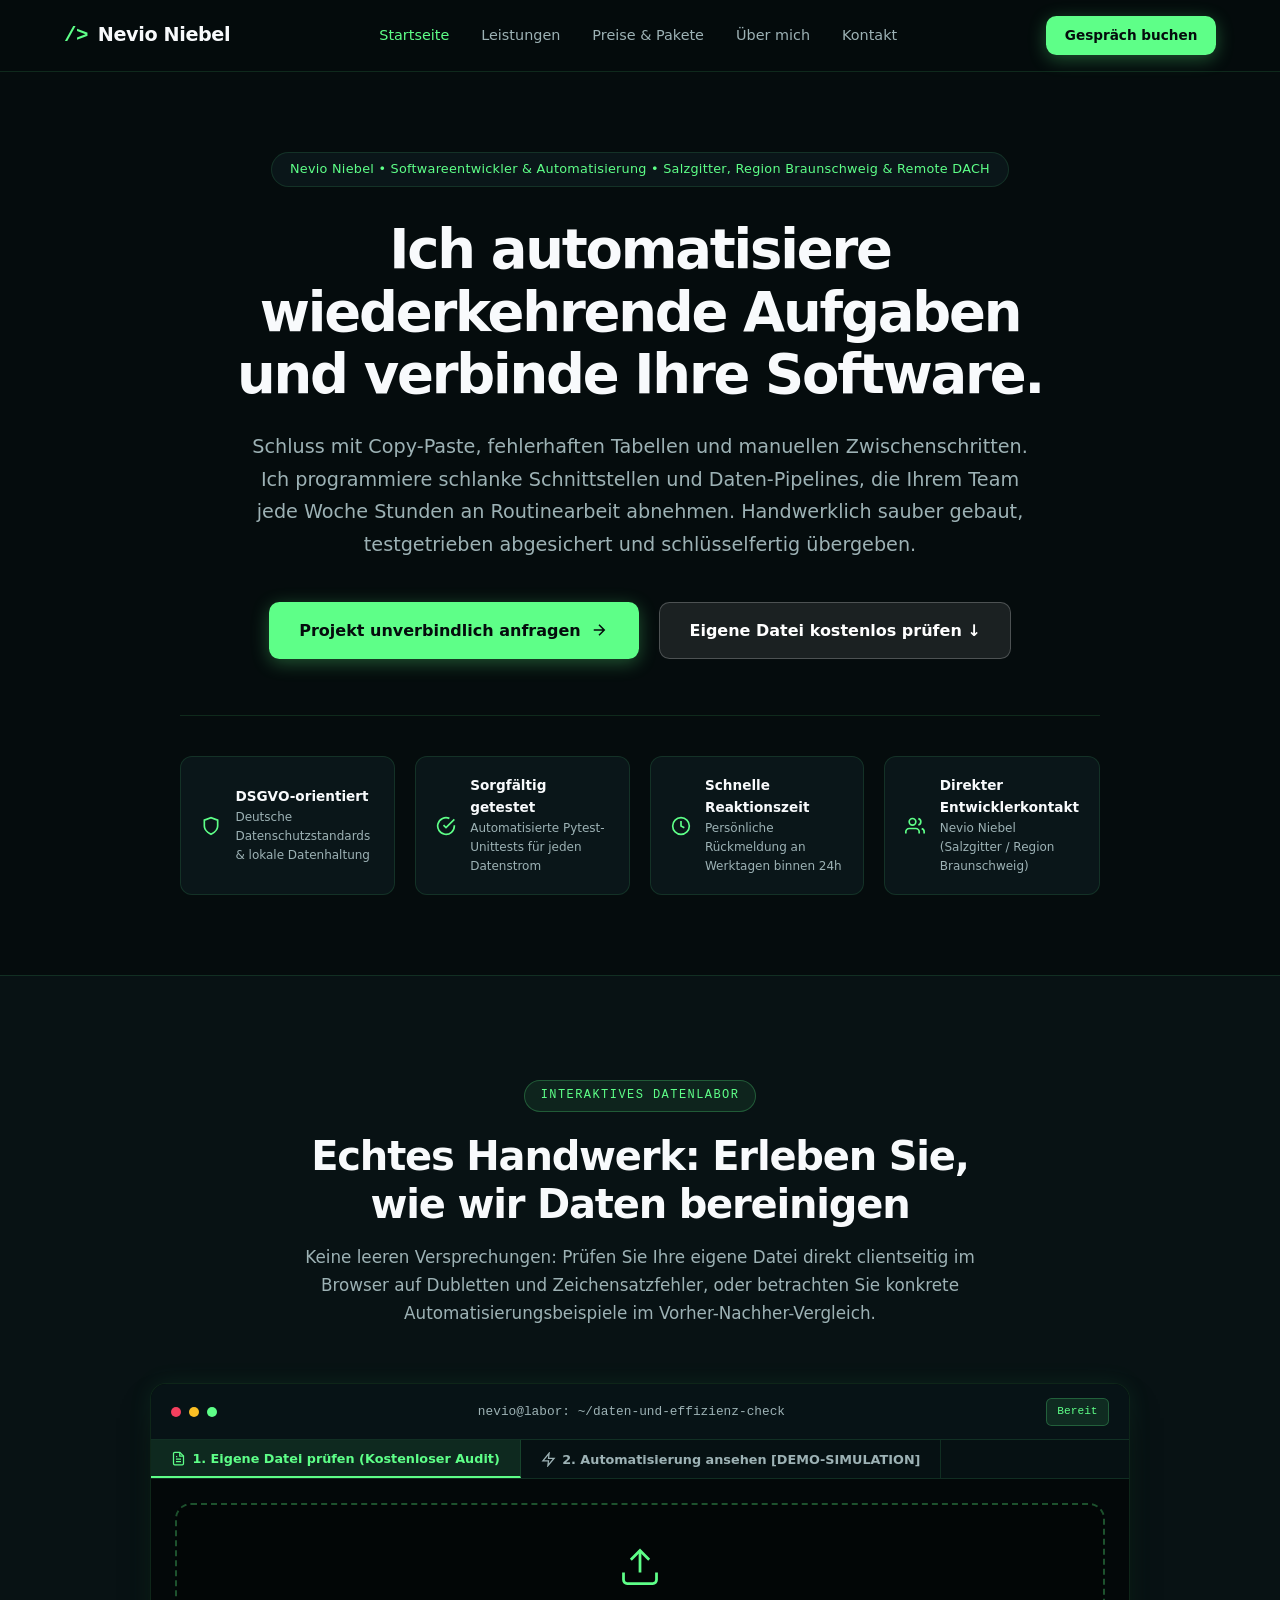
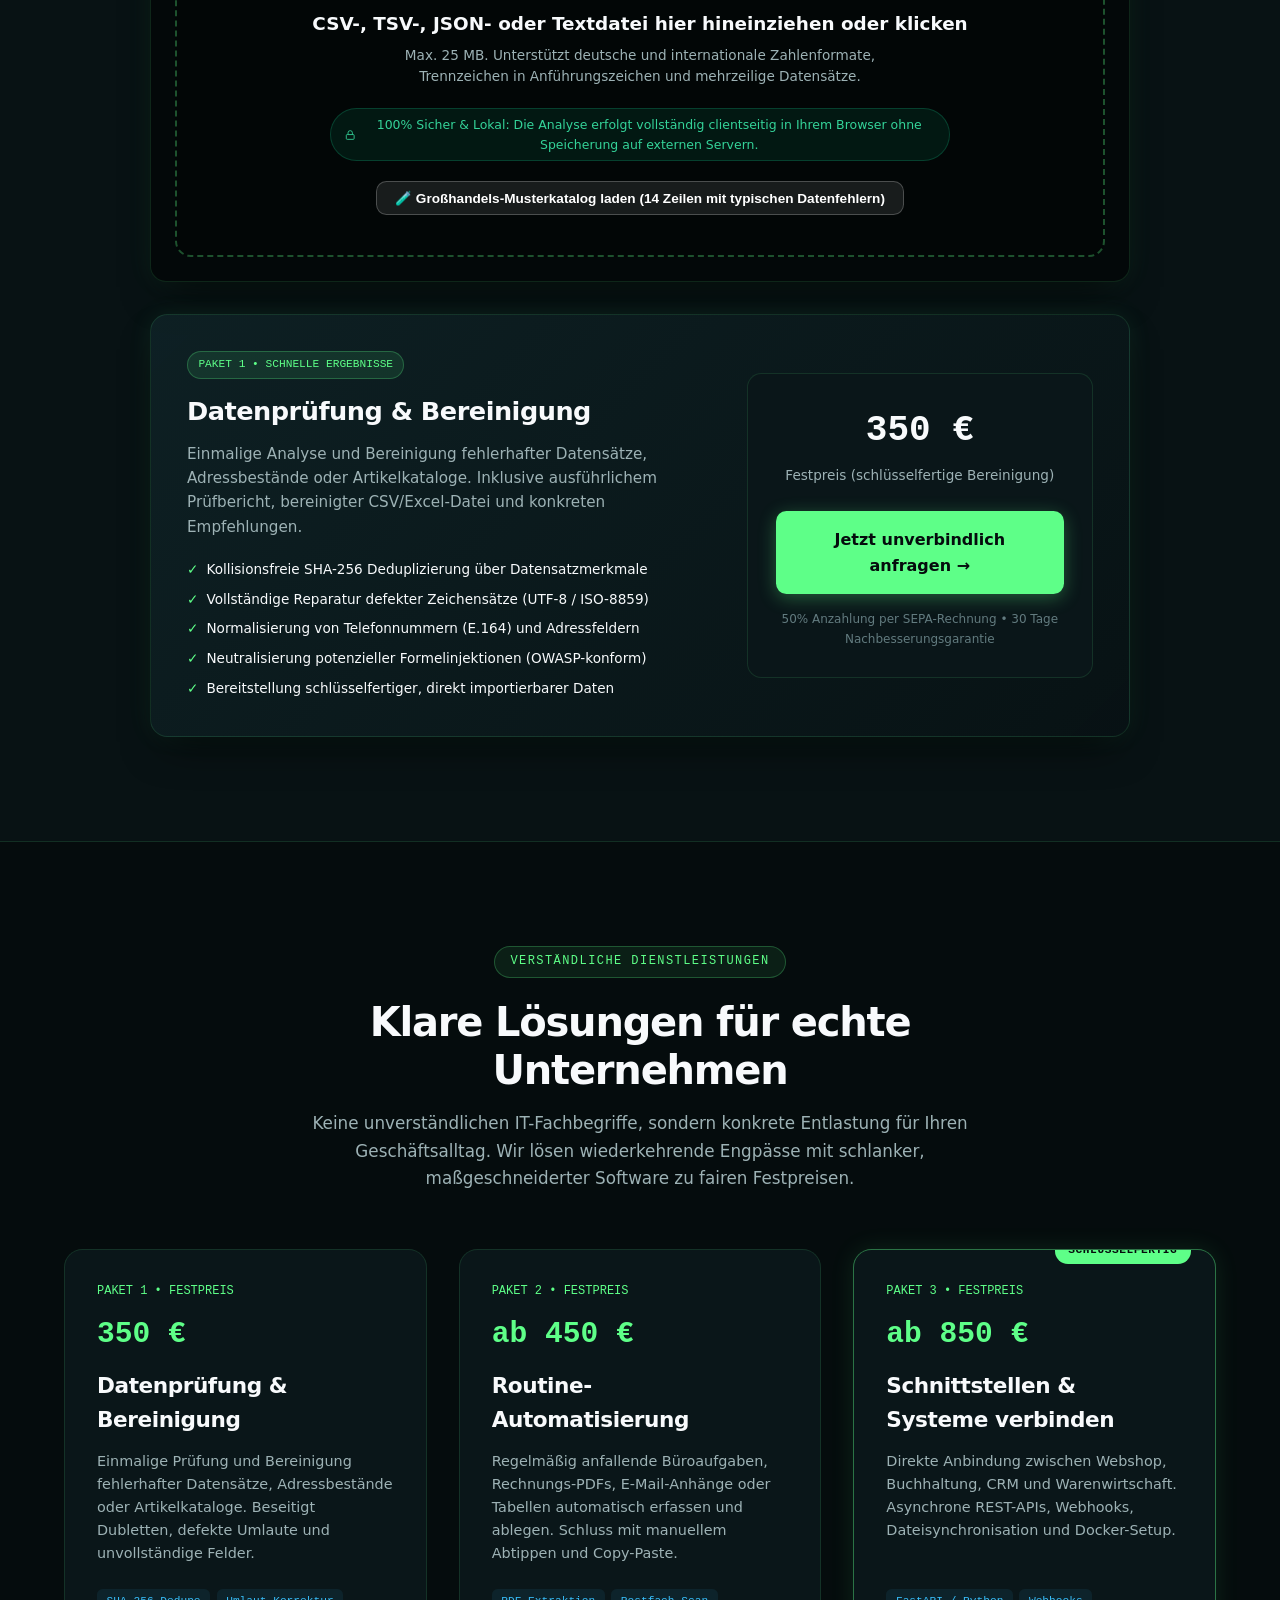
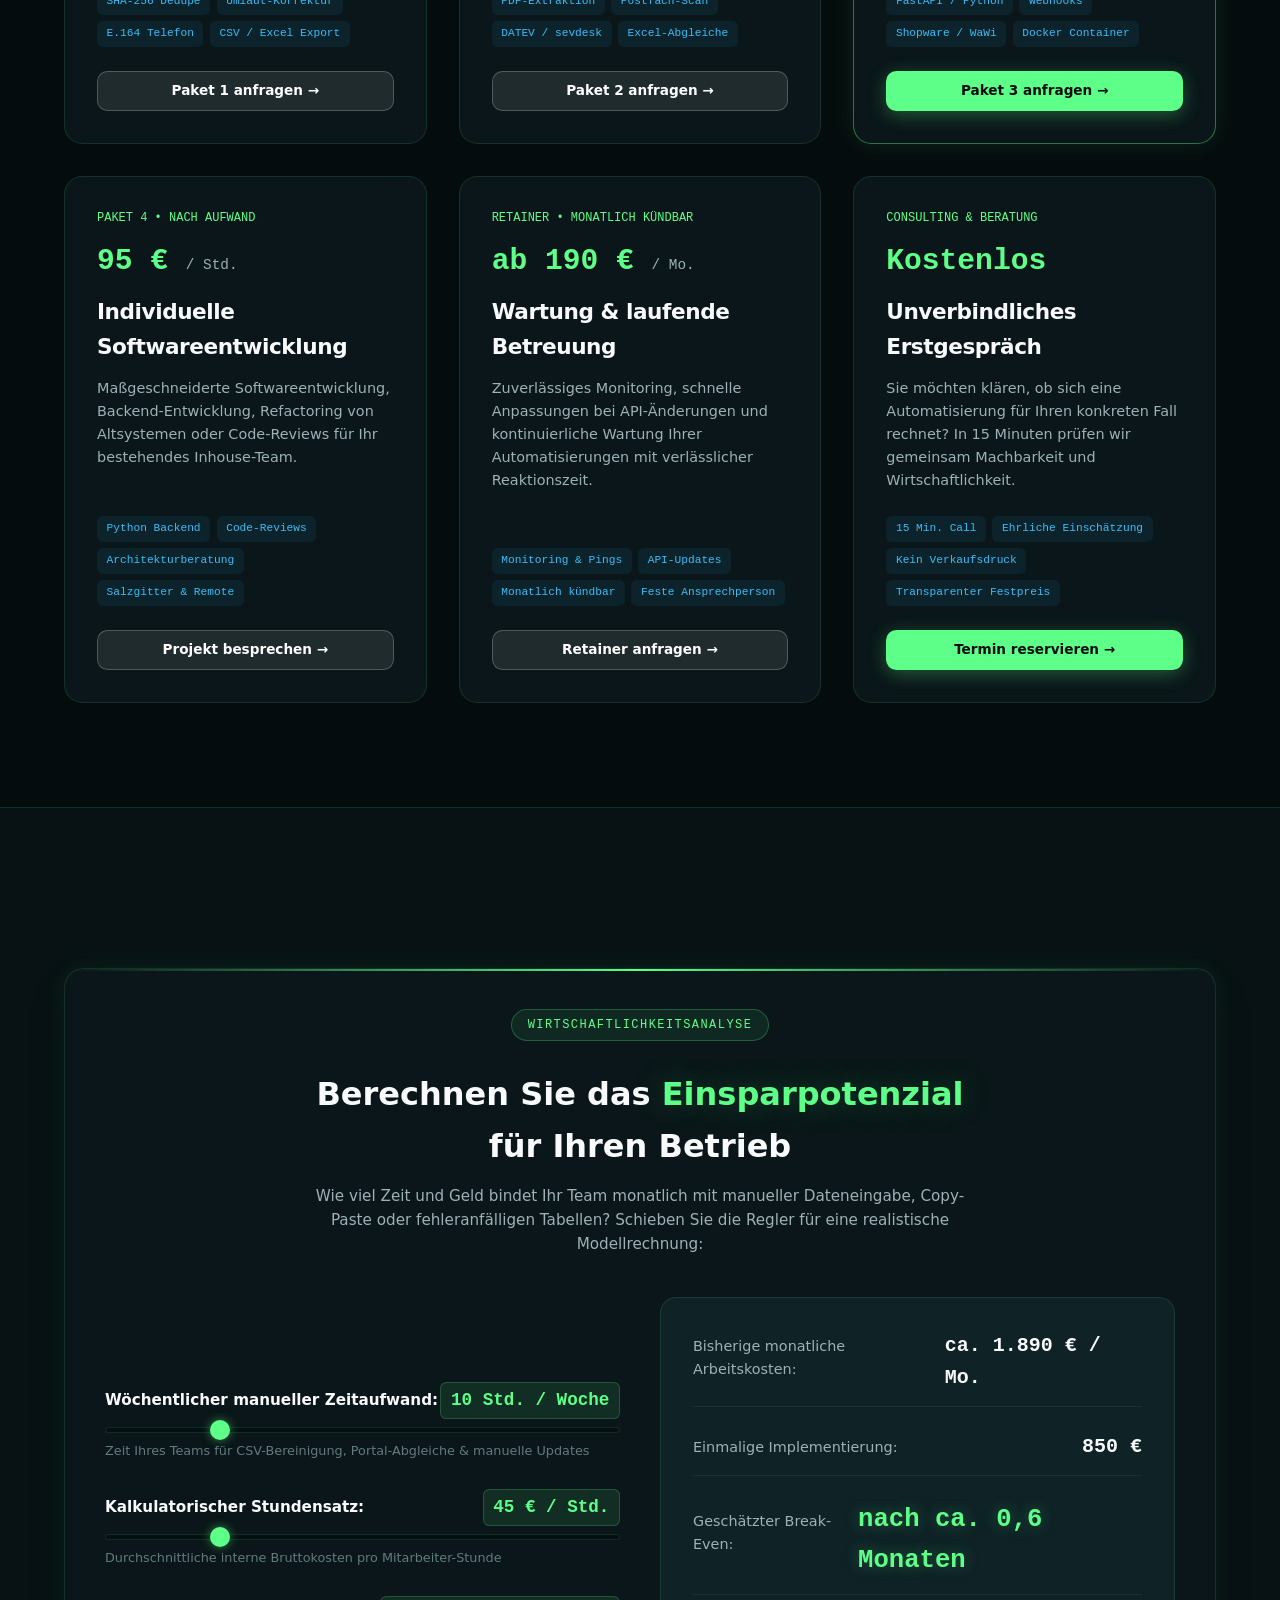
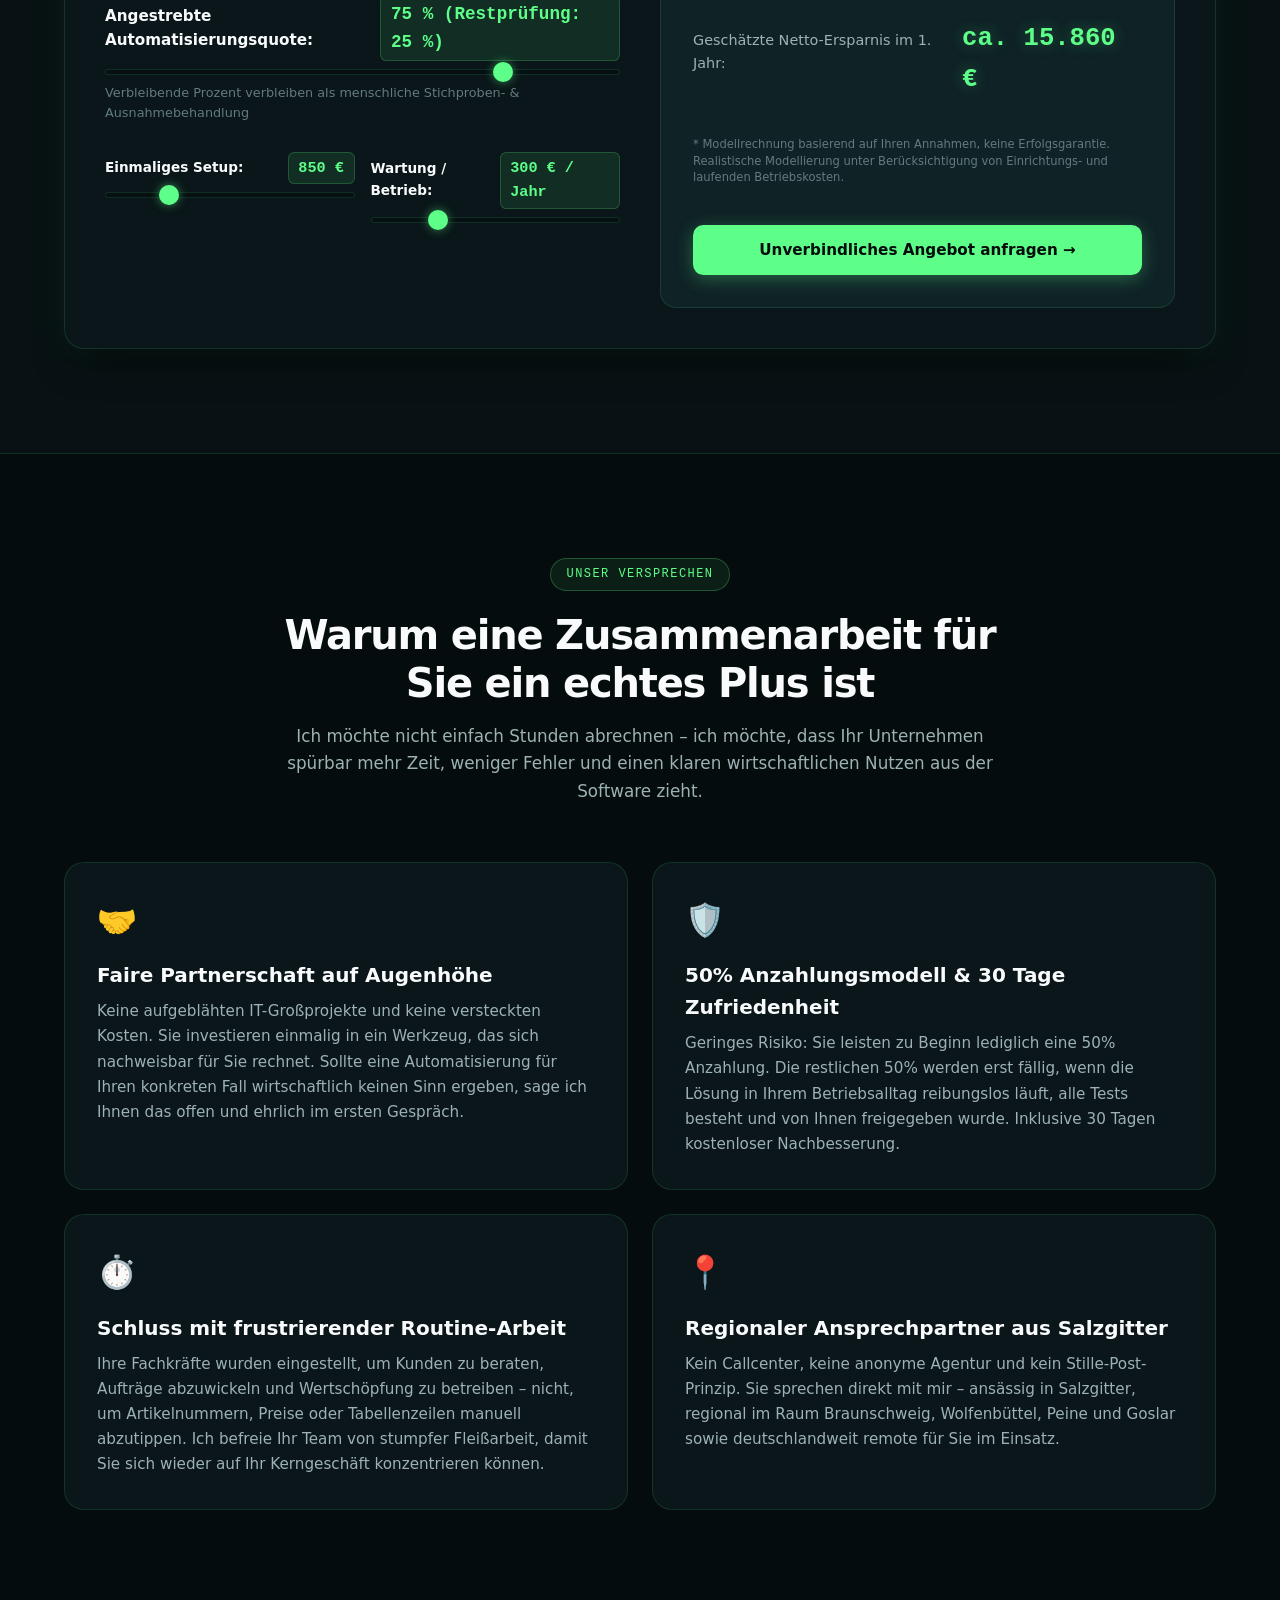
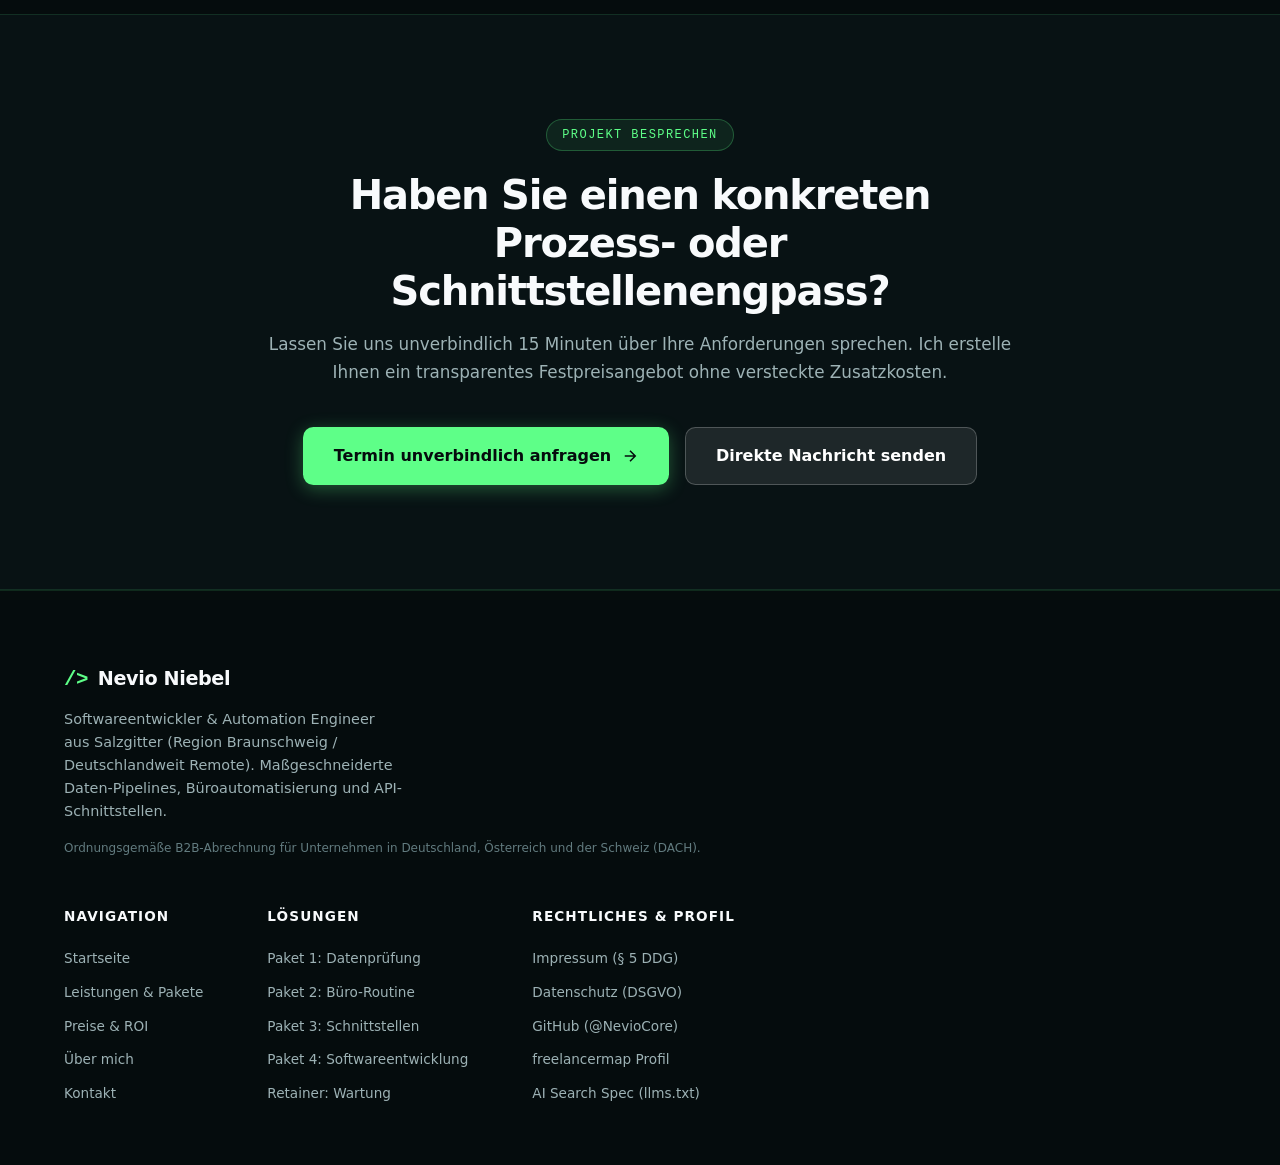
==== commit 484b3b3c: "fix(mobile): optimize mobile typography and button wrap, eliminate pill overflow" ====
--- a/index.html
+++ b/index.html
@@ -570,7 +570,7 @@
 
           <!-- Paket 3 (Featured) -->
           <div class="solution-card solution-featured">
-            <div class="featured-tag">Beliebtes Paket</div>
+            <div class="featured-tag">Schlüsselfertig</div>
             <div class="solution-body">
               <span class="solution-category">Paket 3 • Festpreis</span>
               <div class="solution-price">ab 850 €</div>
--- a/style.css
+++ b/style.css
@@ -252,6 +252,10 @@
 
 .hero-studio-tag {
   display: inline-block;
+  max-width: 100%;
+  box-sizing: border-box;
+  white-space: normal;
+  word-break: break-word;
   padding: 0.4rem 1.1rem;
   background: var(--color-surface);
   border: 1px solid var(--color-border);
@@ -1209,6 +1213,10 @@
 }
 
 @media (max-width: 768px) {
+  .hero-section { padding: 6.5rem 0 3.5rem 0; }
+  .hero-title { font-size: 2.15rem; }
+  .hero-subtitle { font-size: 1.05rem; }
+  .hero-studio-tag { font-size: 0.75rem; padding: 0.35rem 0.85rem; }
   .trust-strip { grid-template-columns: 1fr; }
   .terminal-button-grid { grid-template-columns: 1fr; }
   .package-radio-group { grid-template-columns: 1fr; }
@@ -1217,6 +1225,18 @@
   .booking-form-card { padding: 1.75rem 1.25rem; }
   .booking-summary-card { padding: 1.75rem 1.25rem; }
   .booking-portal-grid { gap: 1.75rem; }
+}
+
+@media (max-width: 480px) {
+  .container { padding: 0 1rem; }
+  .hero-title { font-size: 1.8rem; line-height: 1.2; word-break: break-word; }
+  .hero-subtitle { font-size: 0.95rem; line-height: 1.6; }
+  .hero-actions { flex-direction: column; width: 100%; gap: 0.75rem; }
+  .hero-actions .btn { width: 100%; }
+  .hero-studio-tag { font-size: 0.7rem; padding: 0.3rem 0.65rem; }
+  .navbar-container { padding: 0.75rem 1rem; }
+  .nav-cta { padding: 0.4rem 0.75rem; font-size: 0.8rem; }
+  .logo { font-size: 1.1rem; }
 }
 
 /* ROI Calculator Styles */
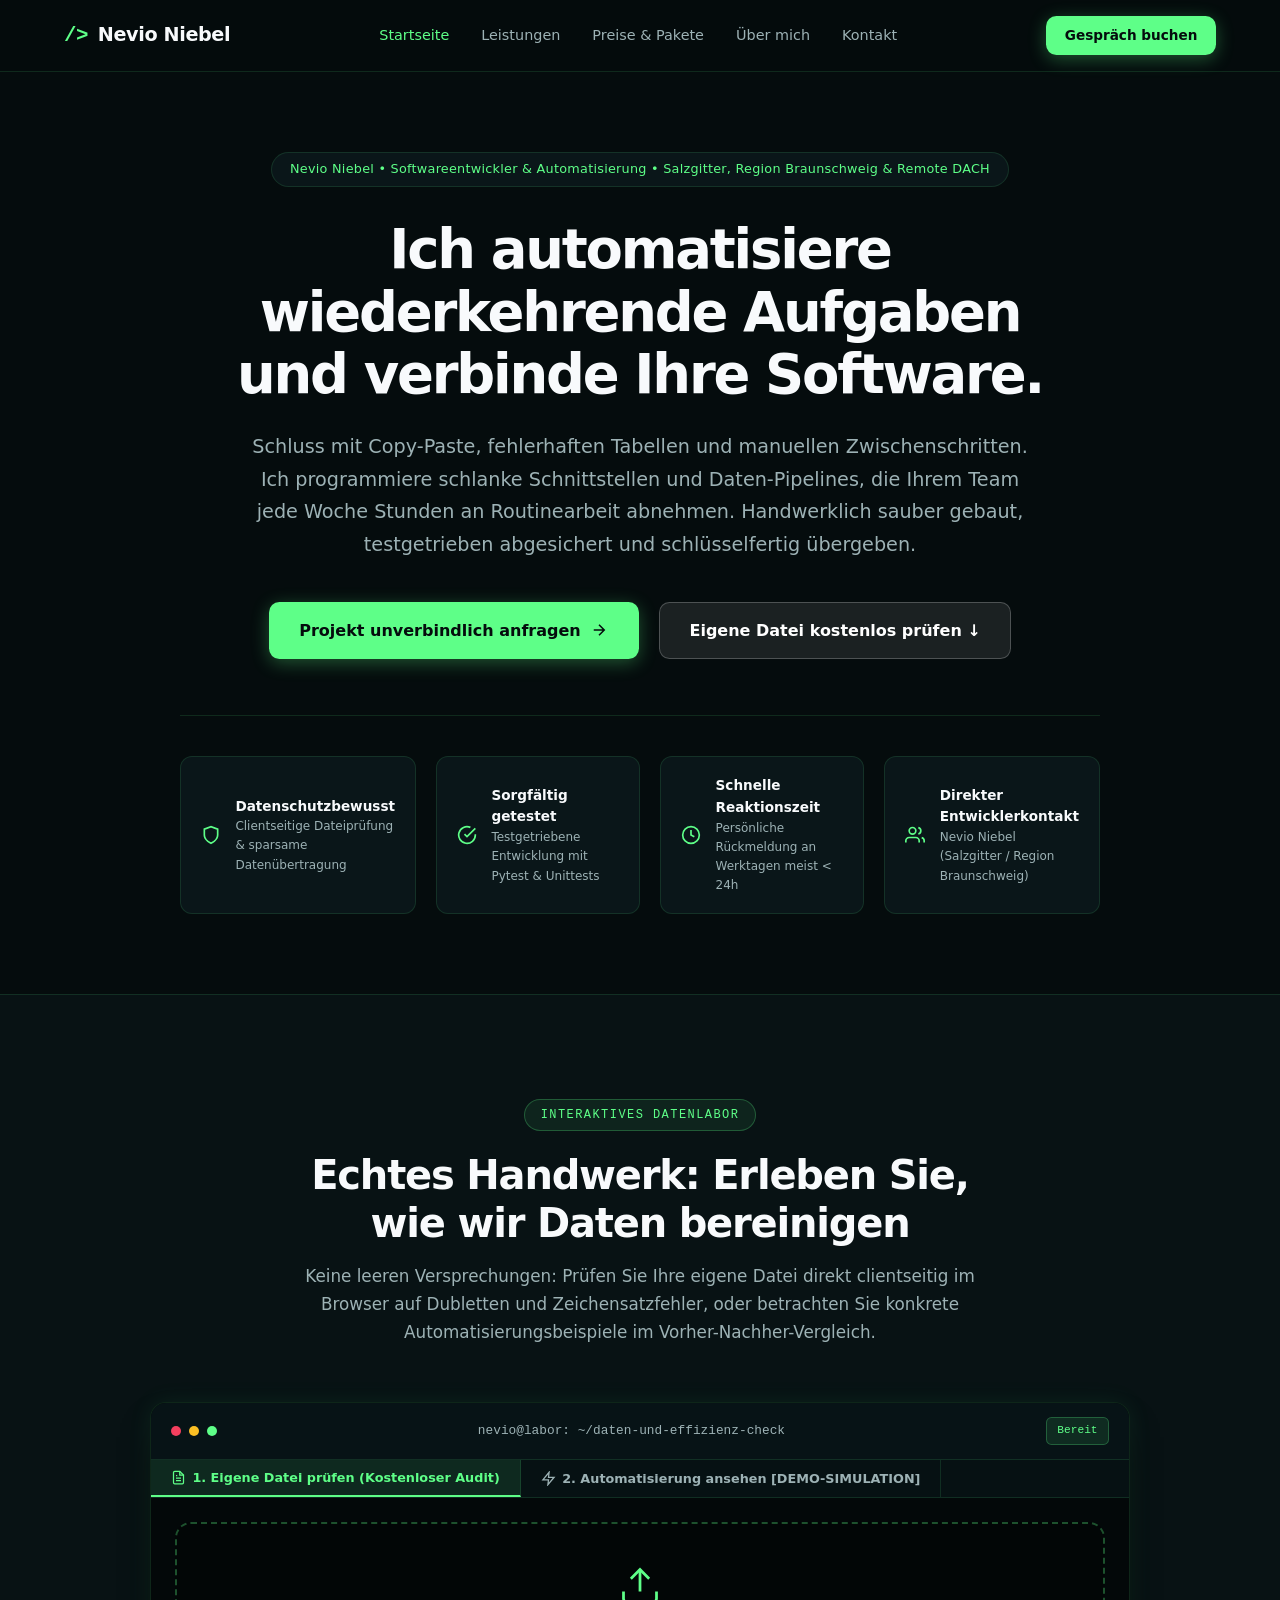
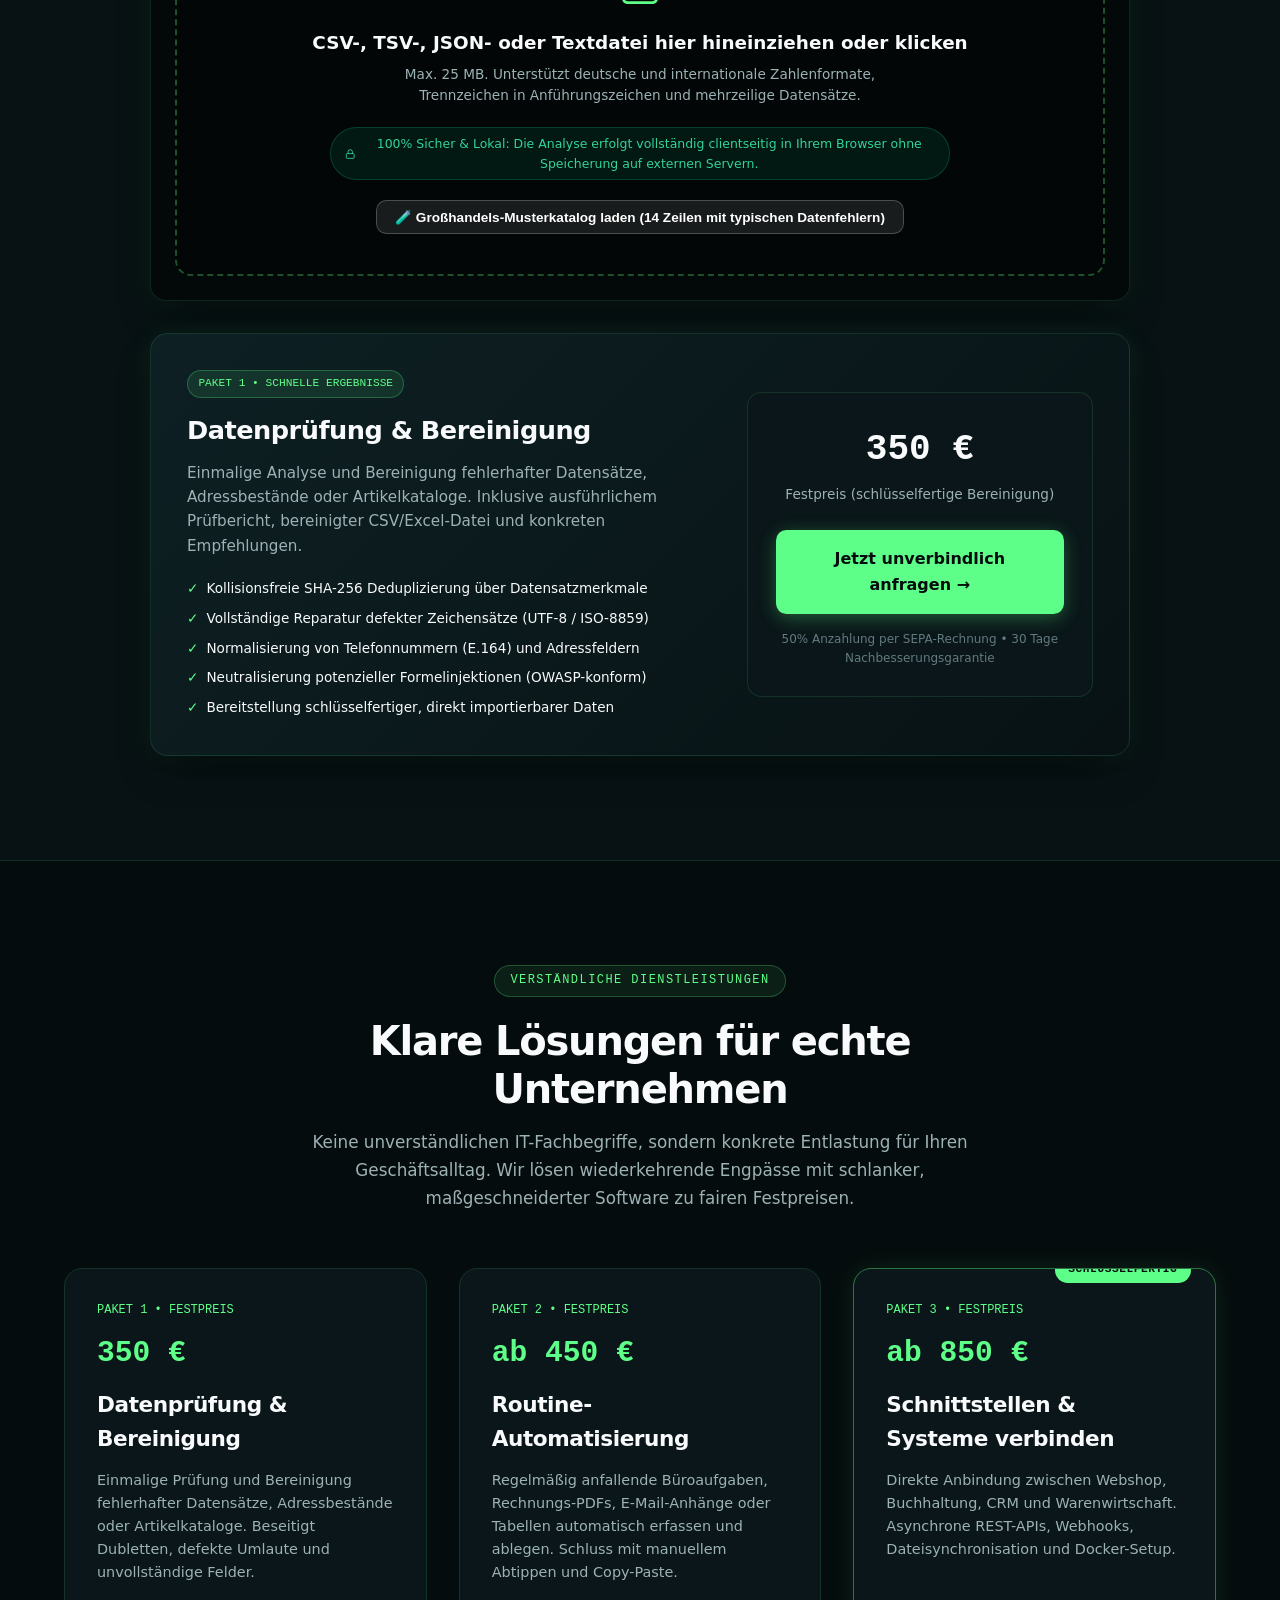
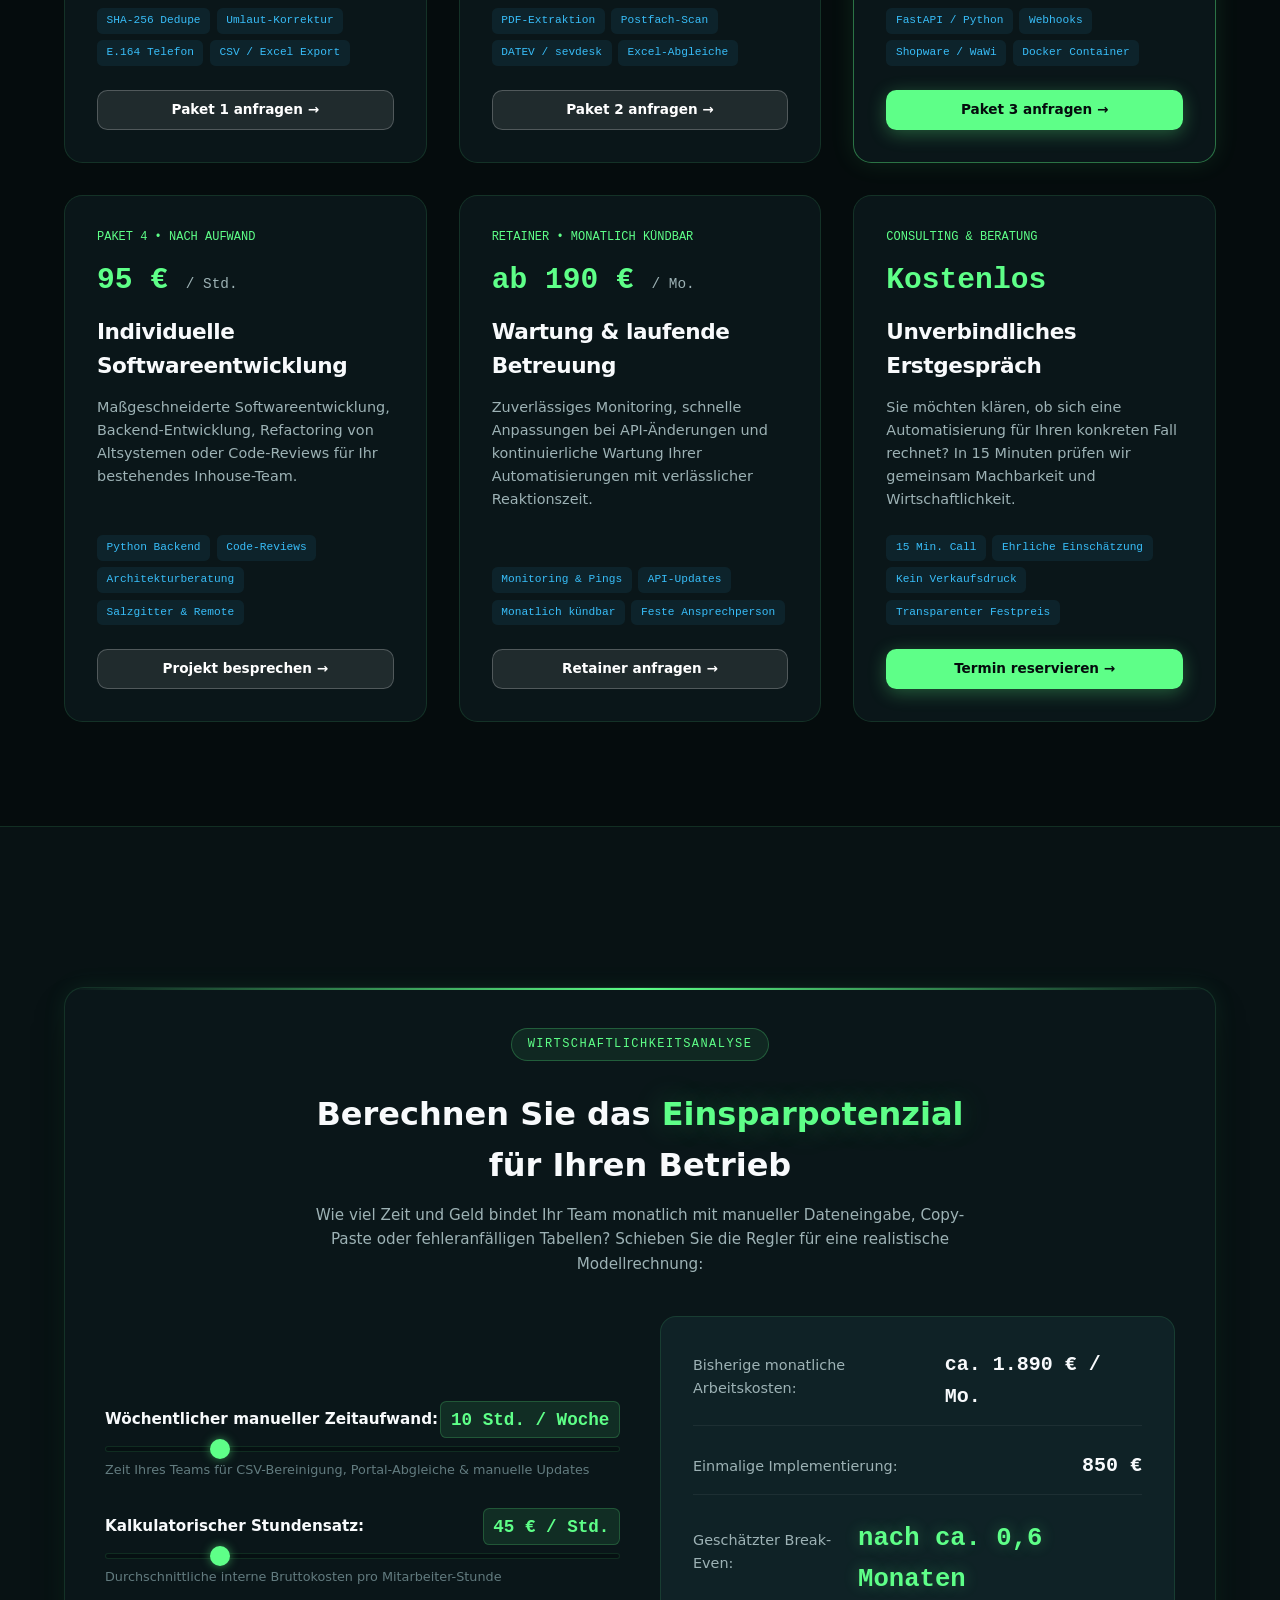
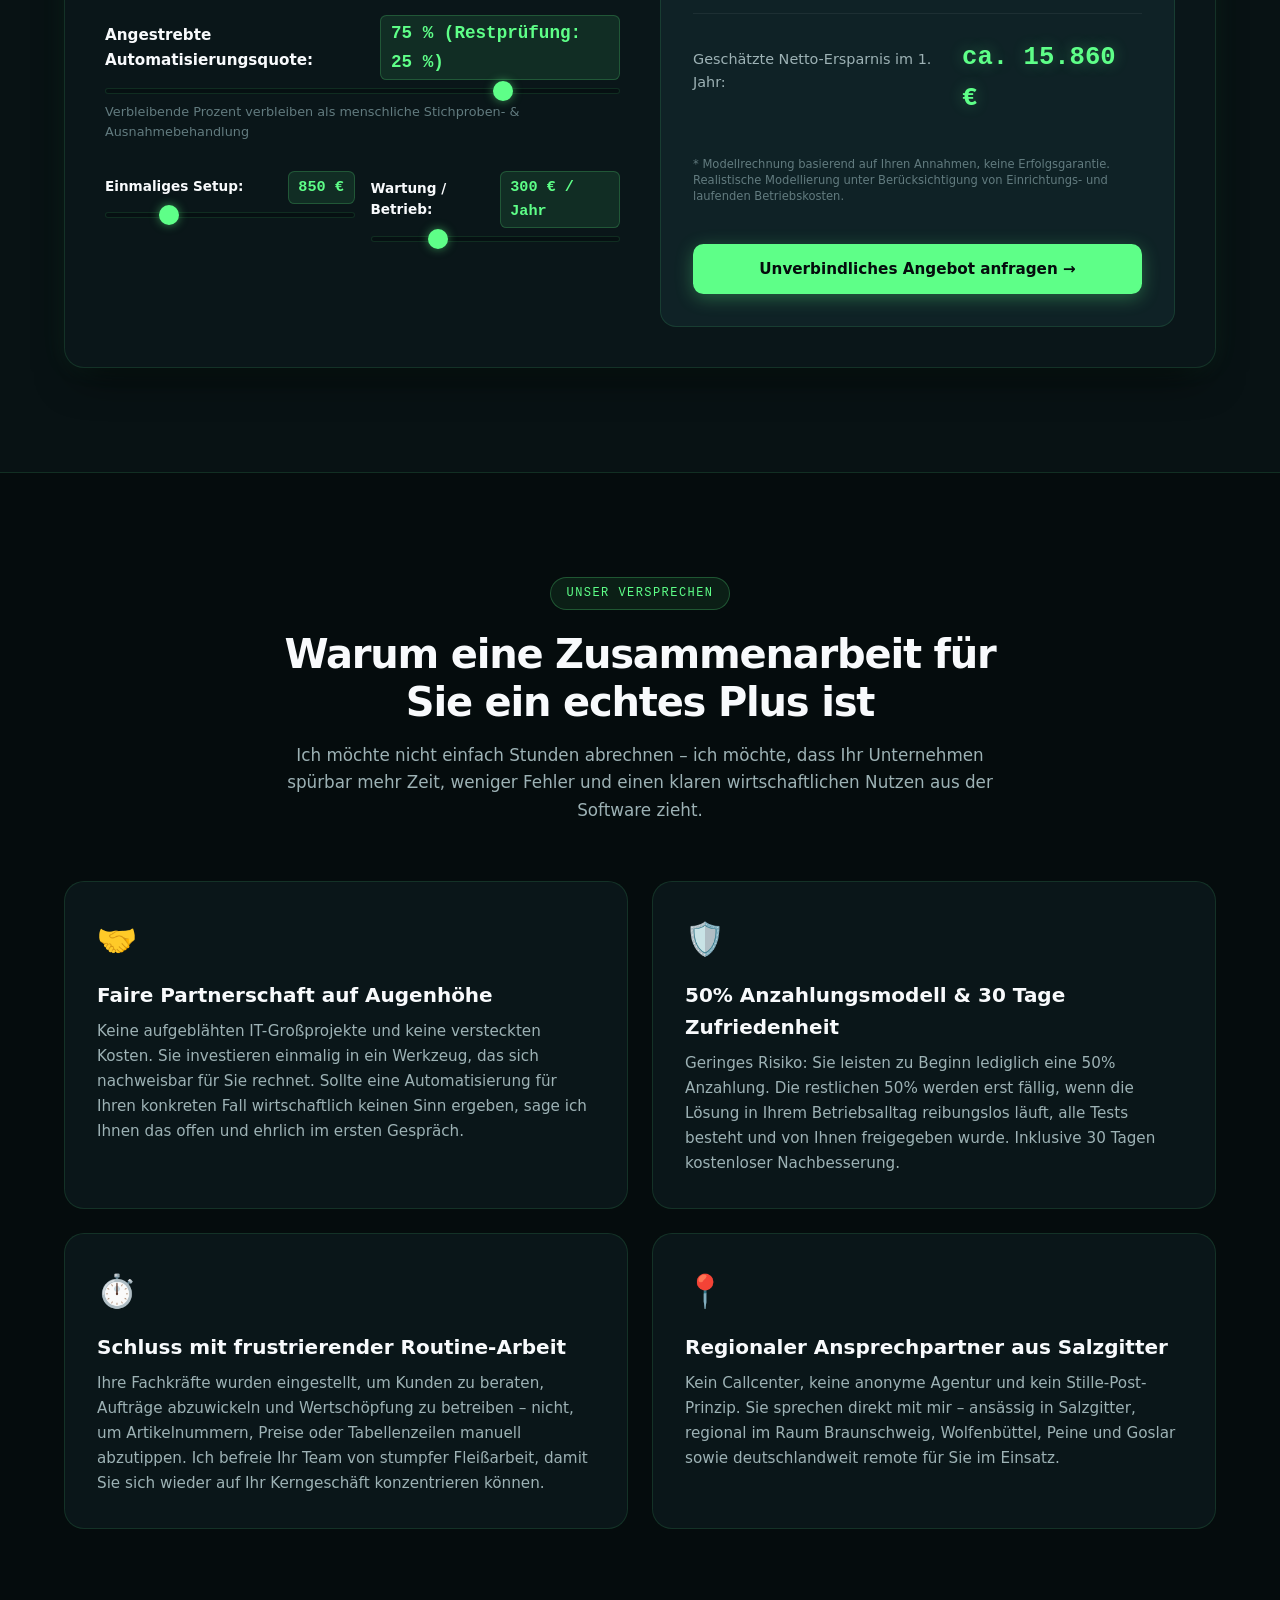
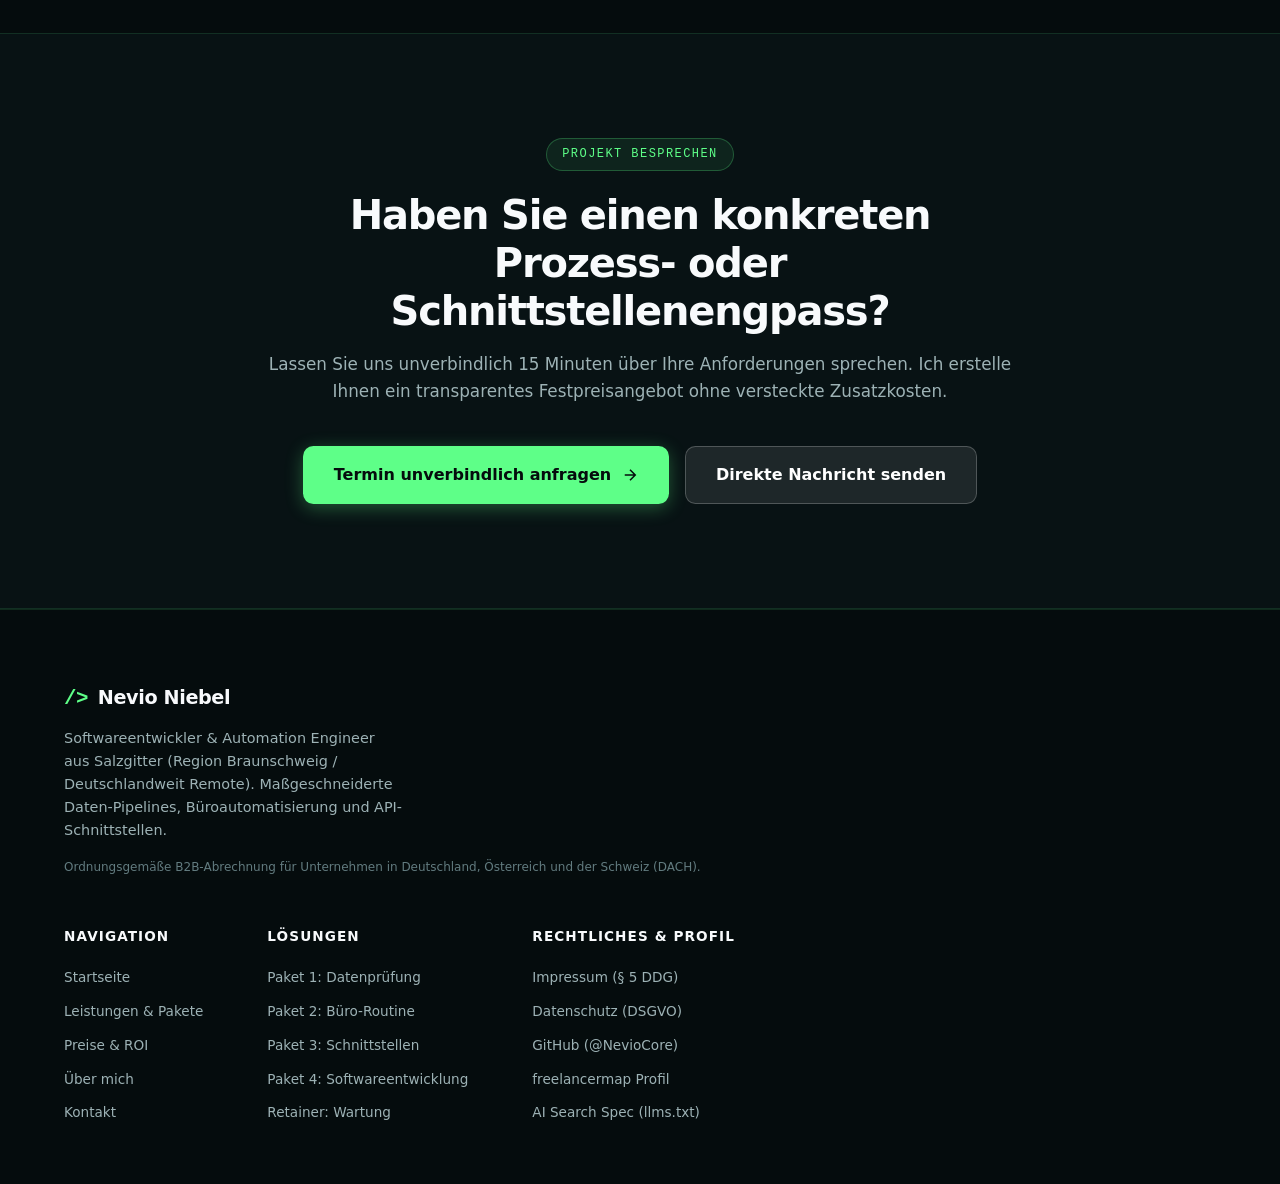
==== commit 0006ee05: "feat(v7.0): central product catalog, fix deposit logic, ARIA accessibility and cache bump" ====
--- a/index.html
+++ b/index.html
@@ -15,7 +15,7 @@
   <meta property="og:url" content="https://nevioniebel.tech/">
   <meta property="og:title" content="Nevio Niebel | Softwareentwicklung &amp; Datenautomatisierung">
   <meta property="og:description" content="Schlüsselfertige Daten-Pipelines, API-Schnittstellen und Prozessautomatisierung für Unternehmen. Handwerklich sauber gebaut, direkt vom Entwickler.">
-  <meta property="og:image" content="https://nevioniebel.tech/assets/3d_hero_cyber.jpg">
+  <meta property="og:image" content="https://nevioniebel.tech/assets/og_banner_ethiack.jpg">
   <meta property="og:locale" content="de_DE">
 
   <!-- Schema.org Structured Data for SEO & AI Search Engines (GEO) -->
@@ -78,7 +78,7 @@
   }
   </script>
 
-  <link rel="stylesheet" href="style.css?v=6.0">
+  <link rel="stylesheet" href="style.css?v=7.0">
 </head>
 <body class="site-body">
 
@@ -138,22 +138,22 @@
             <div class="trust-badge">
               <svg class="badge-icon-svg" width="20" height="20" viewBox="0 0 24 24" fill="none" stroke="currentColor" stroke-width="2"><path d="M12 22s8-4 8-10V5l-8-3-8 3v7c0 6 8 10 8 10z"/></svg>
               <div>
-                <strong>DSGVO-orientiert</strong>
-                <small>Deutsche Datenschutzstandards &amp; lokale Datenhaltung</small>
+                <strong>Datenschutzbewusst</strong>
+                <small>Clientseitige Dateiprüfung &amp; sparsame Datenübertragung</small>
               </div>
             </div>
             <div class="trust-badge">
               <svg class="badge-icon-svg" width="20" height="20" viewBox="0 0 24 24" fill="none" stroke="currentColor" stroke-width="2"><path d="M22 11.08V12a10 10 0 1 1-5.93-9.14"/><polyline points="22 4 12 14.01 9 11.01"/></svg>
               <div>
                 <strong>Sorgfältig getestet</strong>
-                <small>Automatisierte Pytest-Unittests für jeden Datenstrom</small>
+                <small>Testgetriebene Entwicklung mit Pytest &amp; Unittests</small>
               </div>
             </div>
             <div class="trust-badge">
               <svg class="badge-icon-svg" width="20" height="20" viewBox="0 0 24 24" fill="none" stroke="currentColor" stroke-width="2"><circle cx="12" cy="12" r="10"/><polyline points="12 6 12 12 16 14"/></svg>
               <div>
                 <strong>Schnelle Reaktionszeit</strong>
-                <small>Persönliche Rückmeldung an Werktagen binnen 24h</small>
+                <small>Persönliche Rückmeldung an Werktagen meist &lt; 24h</small>
               </div>
             </div>
             <div class="trust-badge">
@@ -196,12 +196,12 @@
             </div>
 
             <!-- Mode Switcher Tabs (2 Strictly Separated Functional Modes) -->
-            <div class="terminal-mode-bar" role="tablist">
-              <button class="terminal-mode-btn active" id="tab-mode-audit" role="tab" aria-selected="true" onclick="switchTerminalMode('audit')">
+            <div class="terminal-mode-bar" role="tablist" aria-label="Modus-Auswahl">
+              <button class="terminal-mode-btn active" id="tab-mode-audit" role="tab" aria-selected="true" aria-controls="view-audit" tabindex="0" onclick="switchTerminalMode('audit')">
                 <svg width="15" height="15" viewBox="0 0 24 24" fill="none" stroke="currentColor" stroke-width="2"><path d="M14 2H6a2 2 0 0 0-2 2v16a2 2 0 0 0 2 2h12a2 2 0 0 0 2-2V8z"/><polyline points="14 2 14 8 20 8"/><line x1="16" y1="13" x2="8" y2="13"/><line x1="16" y1="17" x2="8" y2="17"/><polyline points="10 9 9 9 8 9"/></svg>
                 <span>1. Eigene Datei prüfen (Kostenloser Audit)</span>
               </button>
-              <button class="terminal-mode-btn" id="tab-mode-demo" role="tab" aria-selected="false" onclick="switchTerminalMode('demo')">
+              <button class="terminal-mode-btn" id="tab-mode-demo" role="tab" aria-selected="false" aria-controls="view-demo" tabindex="-1" onclick="switchTerminalMode('demo')">
                 <svg width="15" height="15" viewBox="0 0 24 24" fill="none" stroke="currentColor" stroke-width="2"><polygon points="13 2 3 14 12 14 11 22 21 10 12 10 13 2"/></svg>
                 <span>2. Automatisierung ansehen [DEMO-SIMULATION]</span>
               </button>
@@ -210,7 +210,7 @@
             <!-- ======================================================== -->
             <!-- MODE 1: KOSTENLOSER DATEN-AUDIT (REAL CLIENT-SIDE ENGINE) -->
             <!-- ======================================================== -->
-            <div id="view-audit" class="terminal-view-panel" style="display: block;">
+            <div id="view-audit" class="terminal-view-panel" role="tabpanel" aria-labelledby="tab-mode-audit" style="display: block;">
               
               <!-- Dropzone -->
               <div class="audit-dropzone" id="audit-dropzone" onclick="triggerFileInput()" ondragover="handleDragOver(event)" ondragleave="handleDragLeave(event)" ondrop="handleFileDrop(event)">
@@ -393,7 +393,7 @@
             <!-- ======================================================== -->
             <!-- MODE 2: AUTOMATISIERUNG ANSEHEN [DEMO-SIMULATION]        -->
             <!-- ======================================================== -->
-            <div id="view-demo" class="terminal-view-panel" style="display: none;">
+            <div id="view-demo" class="terminal-view-panel" role="tabpanel" aria-labelledby="tab-mode-demo" style="display: none;">
               
               <div style="text-align: center; margin-bottom: 2rem;">
                 <span class="badge badge-mint" style="font-size: 0.75rem;">[DEMO-SIMULATION]</span>
@@ -425,7 +425,7 @@
                     </div>
                   </div>
                   <div class="demo-benefit-bar">
-                    <strong>Konkreter Nutzen:</strong> Bis zu 80% weniger Zeitaufwand in der vorbereitenden Buchhaltung, null Tippfehler.
+                    <strong>Konkreter Nutzen:</strong> Signifikante Zeitersparnis bei der vorbereitenden Buchhaltung und Vermeidung von manuellen Übertragungsfehlern.
                   </div>
                 </div>
 
@@ -446,7 +446,7 @@
                     </div>
                   </div>
                   <div class="demo-benefit-bar">
-                    <strong>Konkreter Nutzen:</strong> Stets aktuelle Preise im System, keine Falschbestellungen, null manuelle Tabellenarbeit.
+                    <strong>Konkreter Nutzen:</strong> Konsistente Preise im System, verringertes Fehlerrisiko und spürbare Entlastung von manueller Tabellenkorrektur.
                   </div>
                 </div>
 
@@ -863,6 +863,6 @@
     </div>
   </footer>
 
-  <script src="app.js?v=6.0"></script>
+  <script src="app.js?v=7.0"></script>
 </body>
 </html>
--- a/style.css
+++ b/style.css
@@ -1122,6 +1122,11 @@
   border-color: var(--color-border-hover);
 }
 
+.package-radio-card:focus-visible {
+  outline: 2px solid var(--color-mint);
+  outline-offset: 2px;
+}
+
 .package-radio-card.selected {
   border-color: var(--color-mint);
   background: rgba(94, 255, 136, 0.05);
@@ -1213,11 +1218,19 @@
 }
 
 @media (max-width: 768px) {
+  .container { padding: 0 1.25rem; }
+  .brand { font-size: 1.05rem; }
+  .brand-symbol { font-size: 1.15rem; }
+  .navbar .btn-sm { padding: 0.4rem 0.85rem; font-size: 0.82rem; }
   .hero-section { padding: 6.5rem 0 3.5rem 0; }
-  .hero-title { font-size: 2.15rem; }
-  .hero-subtitle { font-size: 1.05rem; }
+  .hero-title { font-size: 1.95rem; line-height: 1.2; word-break: break-word; }
+  .hero-subtitle { font-size: 1.02rem; line-height: 1.6; }
   .hero-studio-tag { font-size: 0.75rem; padding: 0.35rem 0.85rem; }
+  .hero-actions { flex-direction: column; width: 100%; gap: 0.75rem; }
+  .hero-actions .btn { width: 100%; }
   .trust-strip { grid-template-columns: 1fr; }
+  .terminal-mode-bar { flex-direction: column; }
+  .terminal-mode-btn { width: 100%; border-right: none; border-bottom: 1px solid var(--color-border); white-space: normal; text-align: left; padding: 0.75rem 1rem; }
   .terminal-button-grid { grid-template-columns: 1fr; }
   .package-radio-group { grid-template-columns: 1fr; }
   .form-row { grid-template-columns: 1fr; }
@@ -1229,14 +1242,8 @@
 
 @media (max-width: 480px) {
   .container { padding: 0 1rem; }
-  .hero-title { font-size: 1.8rem; line-height: 1.2; word-break: break-word; }
-  .hero-subtitle { font-size: 0.95rem; line-height: 1.6; }
-  .hero-actions { flex-direction: column; width: 100%; gap: 0.75rem; }
-  .hero-actions .btn { width: 100%; }
+  .hero-title { font-size: 1.7rem; }
   .hero-studio-tag { font-size: 0.7rem; padding: 0.3rem 0.65rem; }
-  .navbar-container { padding: 0.75rem 1rem; }
-  .nav-cta { padding: 0.4rem 0.75rem; font-size: 0.8rem; }
-  .logo { font-size: 1.1rem; }
 }
 
 /* ROI Calculator Styles */
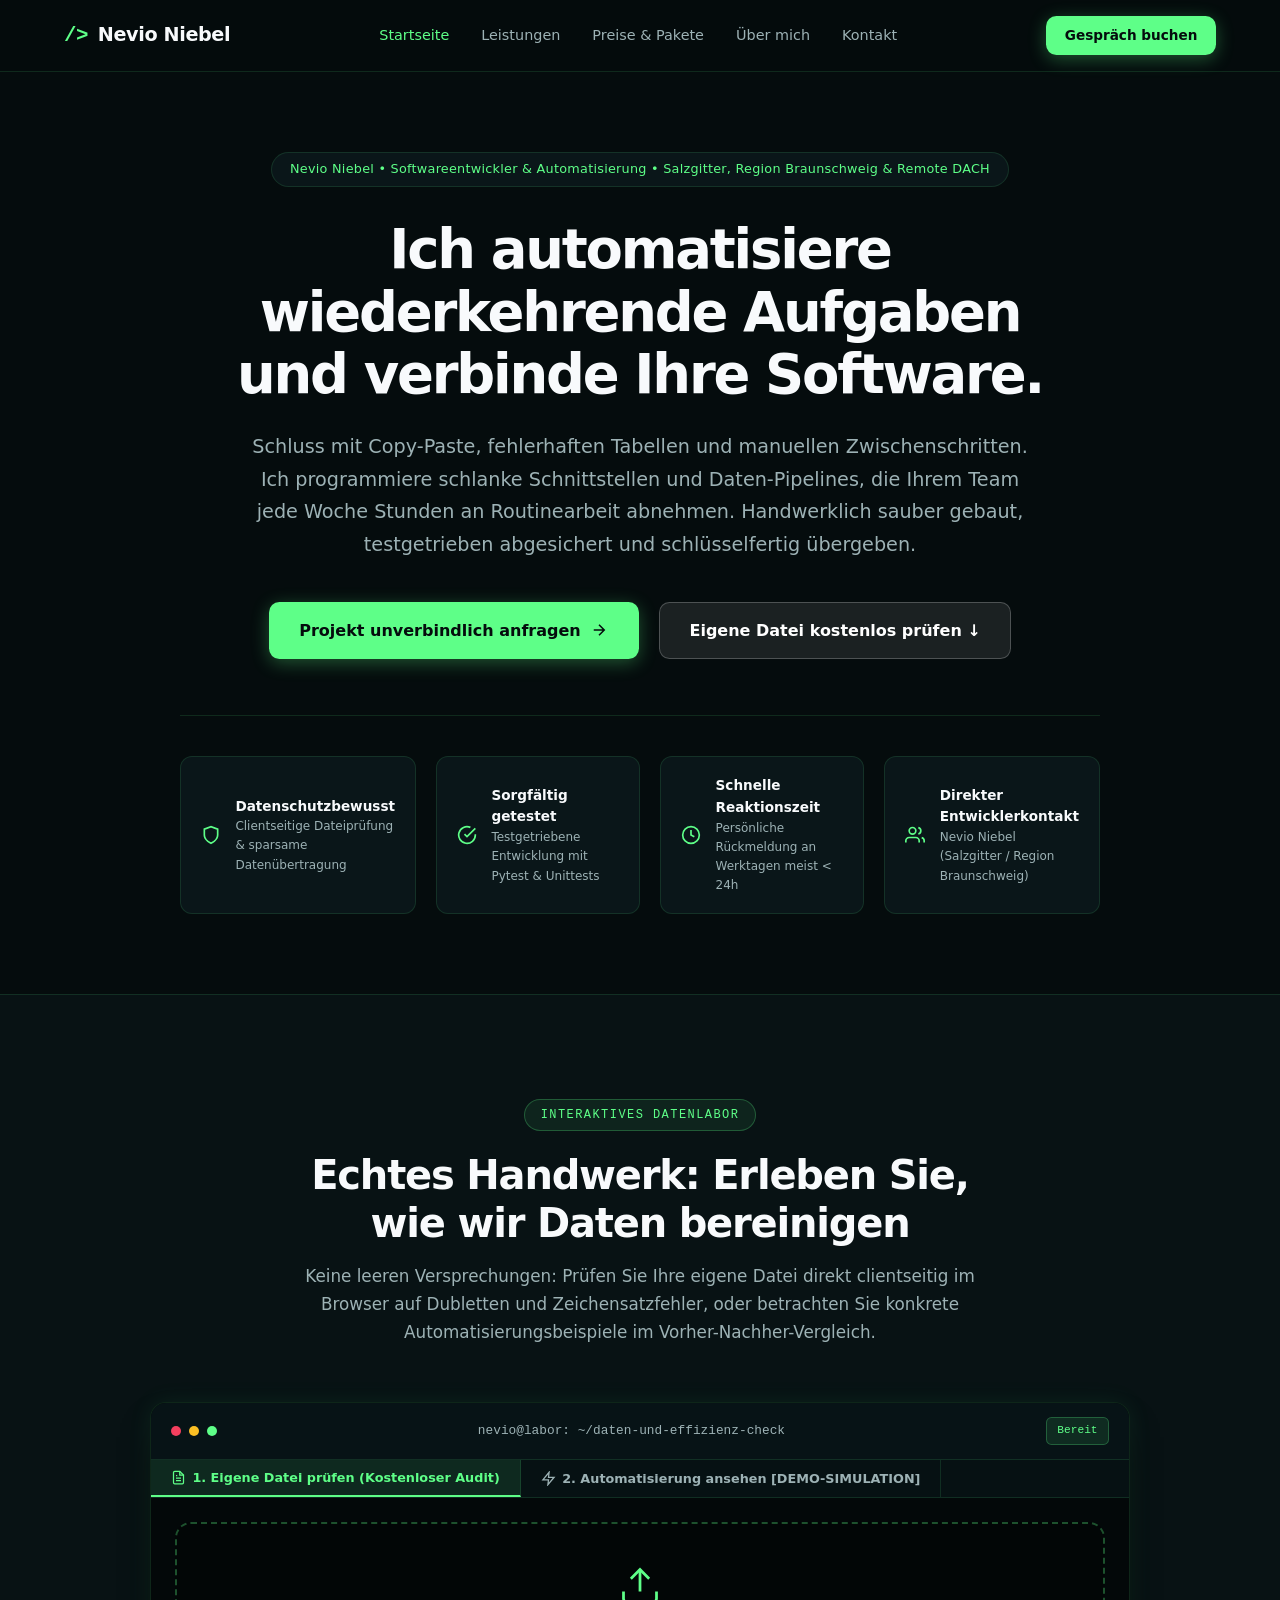
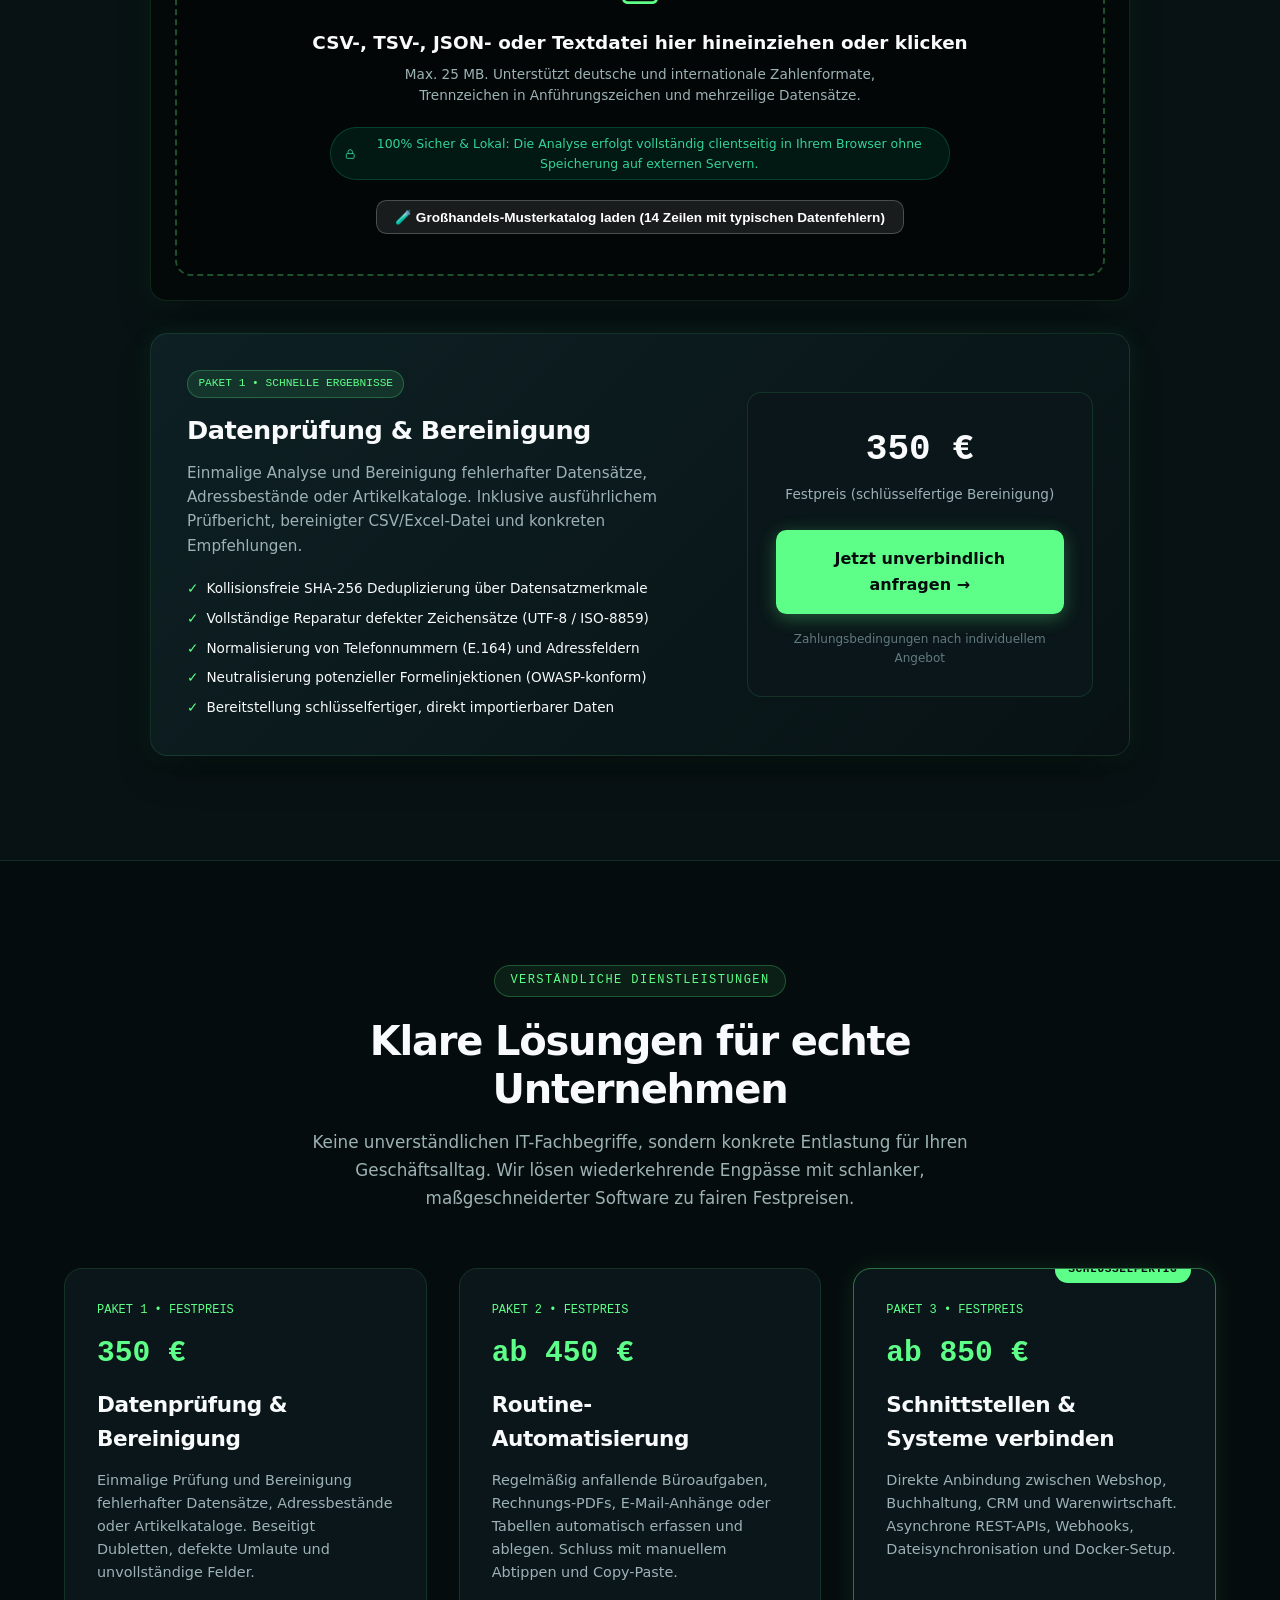
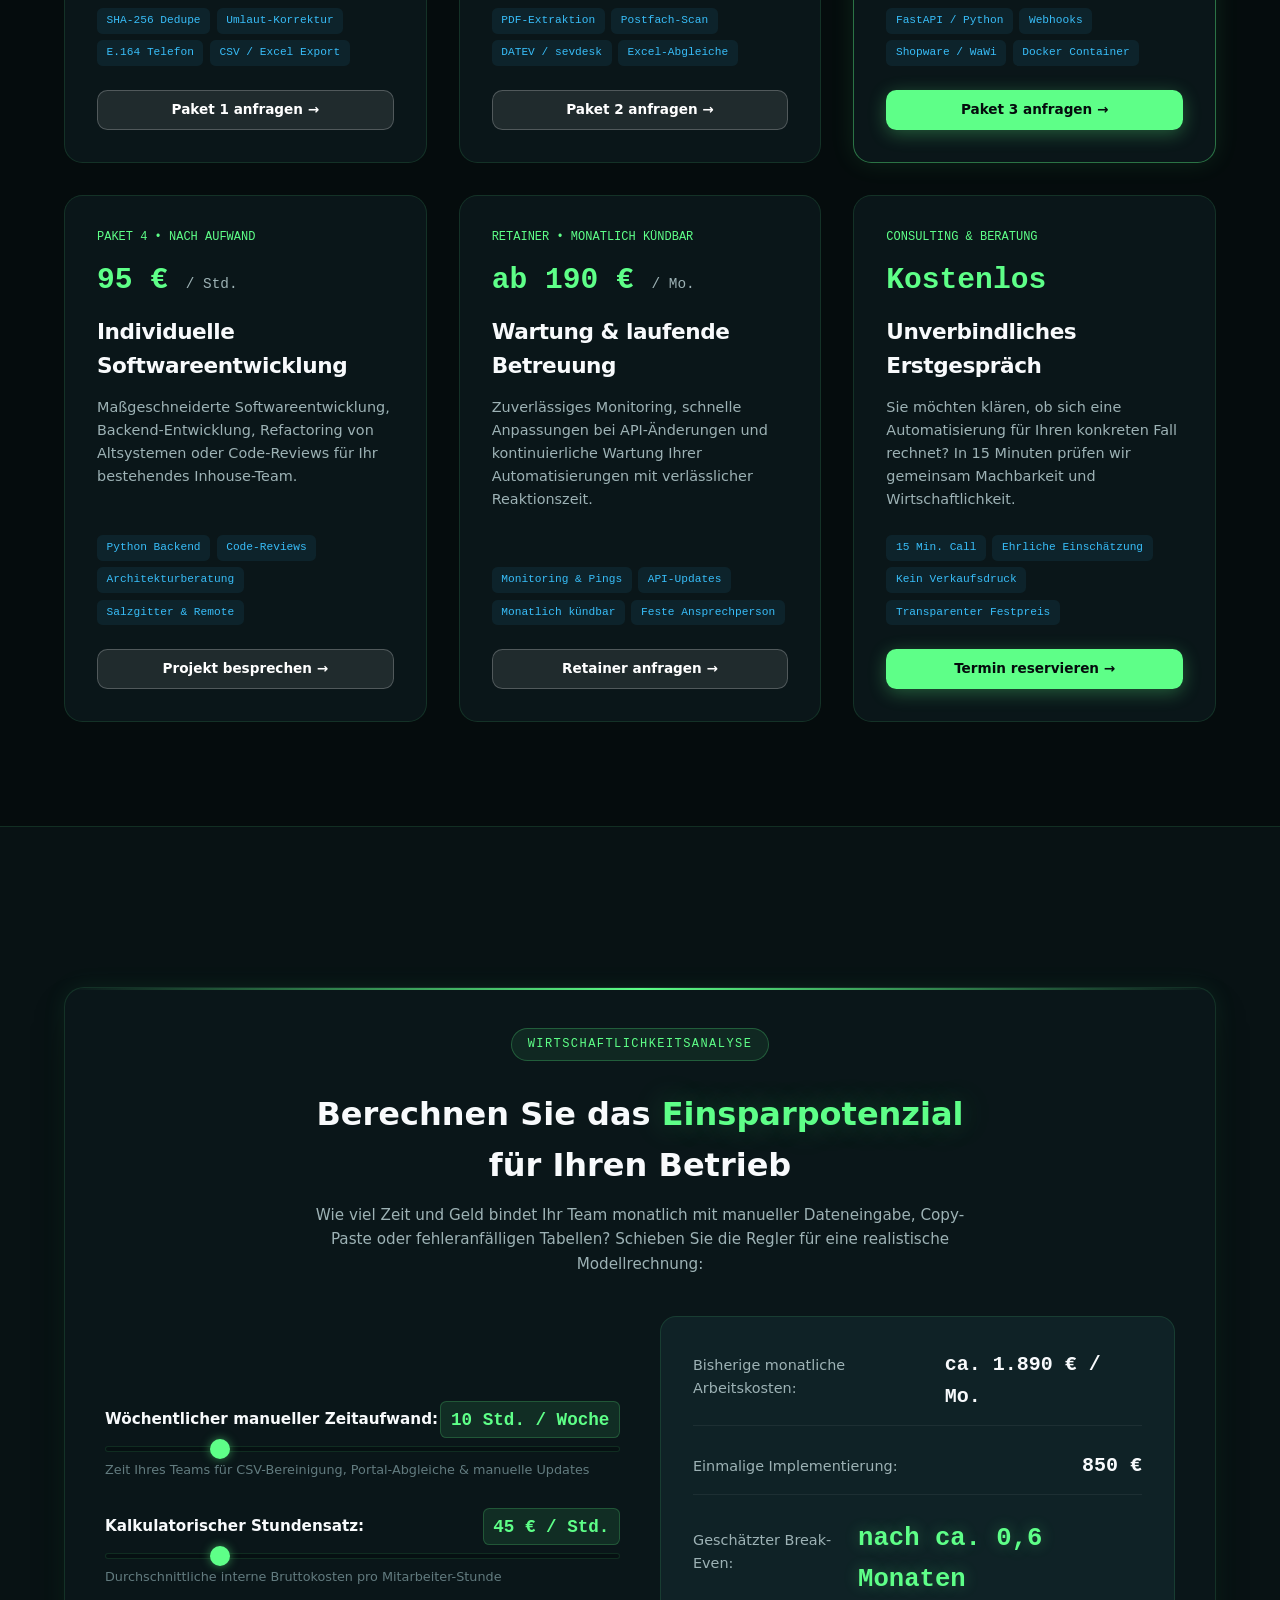
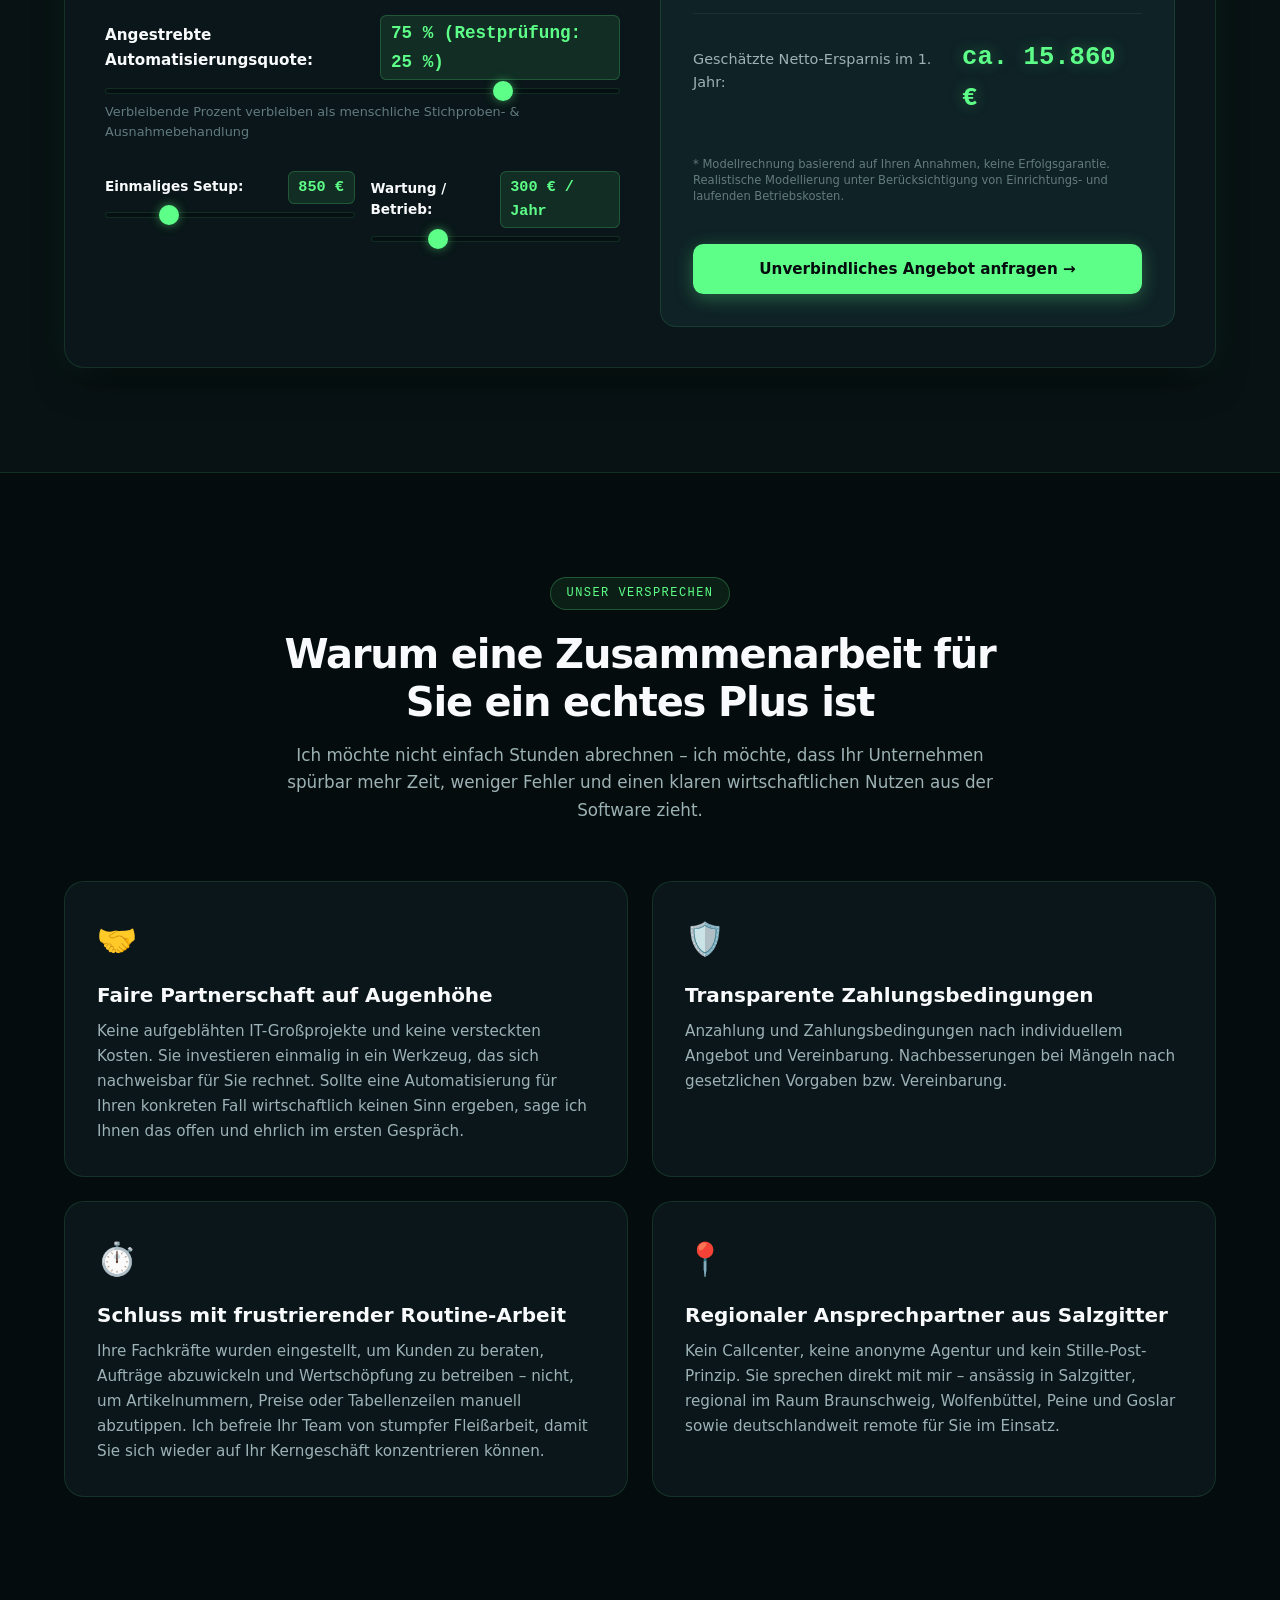
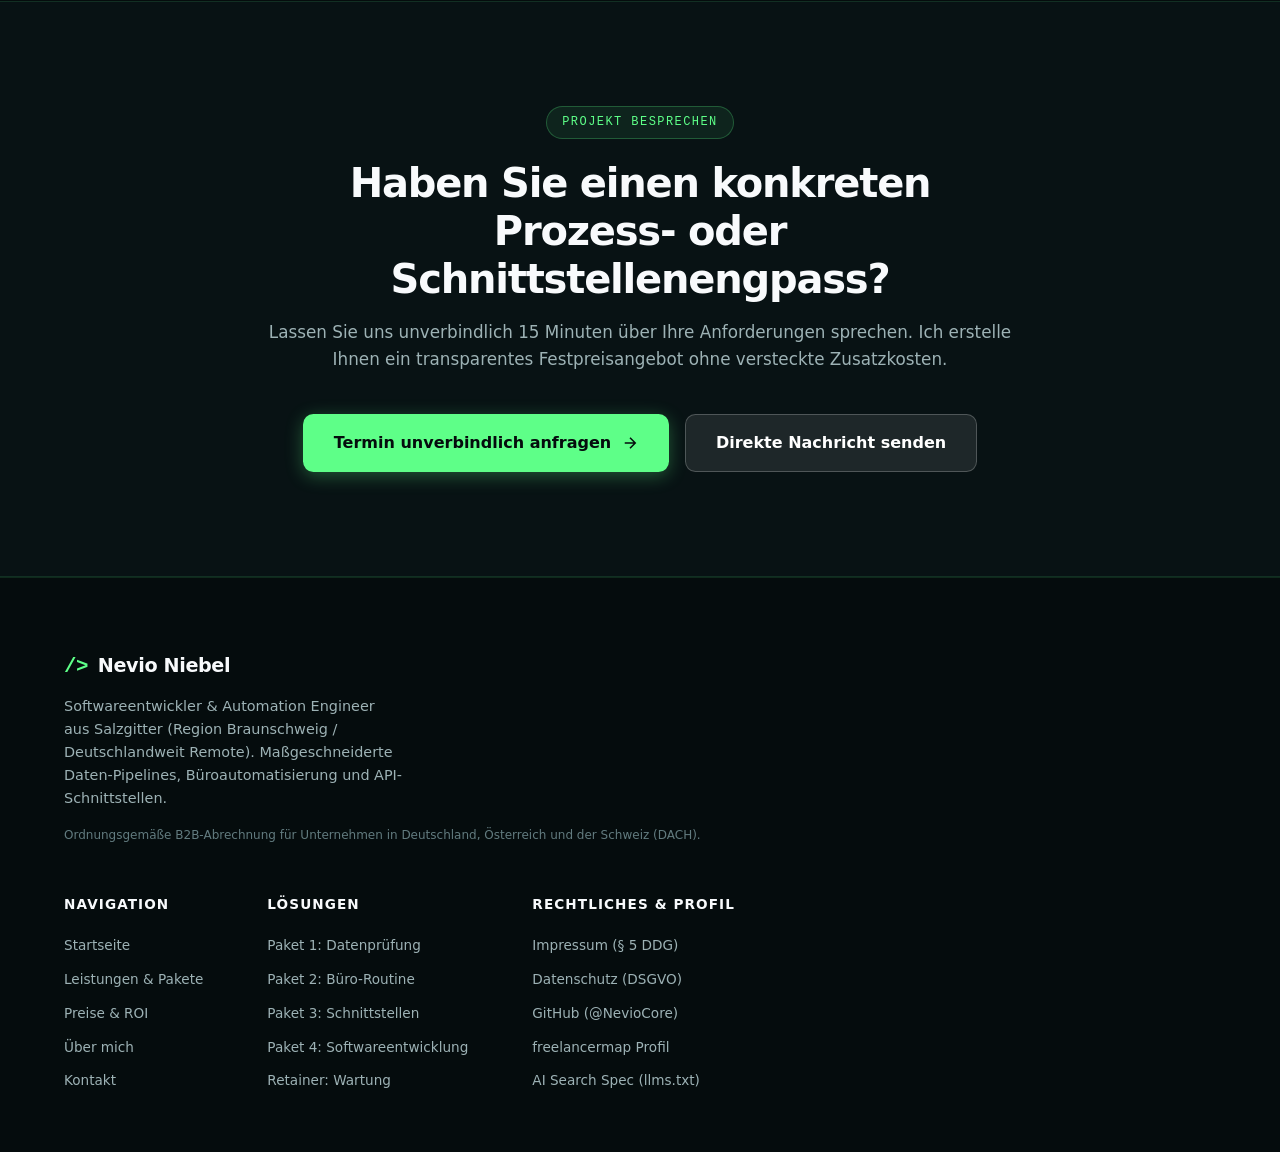
==== commit c5d634cb: "v7.1: remove unconfirmed 50% deposit terms" ====
--- a/index.html
+++ b/index.html
@@ -78,7 +78,7 @@
   }
   </script>
 
-  <link rel="stylesheet" href="style.css?v=7.0">
+  <link rel="stylesheet" href="style.css?v=7.1">
 </head>
 <body class="site-body">
 
@@ -508,7 +508,7 @@
                 Jetzt unverbindlich anfragen →
               </a>
               <div style="margin-top: 1rem; font-size: 0.75rem; color: var(--color-text-muted);">
-                50% Anzahlung per SEPA-Rechnung • 30 Tage Nachbesserungsgarantie
+                Zahlungsbedingungen nach individuellem Angebot
               </div>
             </div>
           </div>
@@ -769,9 +769,9 @@
 
           <div class="principle-card">
             <div class="principle-icon">🛡️</div>
-            <h3 class="principle-title">50% Anzahlungsmodell &amp; 30 Tage Zufriedenheit</h3>
+            <h3 class="principle-title">Transparente Zahlungsbedingungen</h3>
             <p class="principle-desc">
-              Geringes Risiko: Sie leisten zu Beginn lediglich eine 50% Anzahlung. Die restlichen 50% werden erst fällig, wenn die Lösung in Ihrem Betriebsalltag reibungslos läuft, alle Tests besteht und von Ihnen freigegeben wurde. Inklusive 30 Tagen kostenloser Nachbesserung.
+              Anzahlung und Zahlungsbedingungen nach individuellem Angebot und Vereinbarung. Nachbesserungen bei Mängeln nach gesetzlichen Vorgaben bzw. Vereinbarung.
             </p>
           </div>
 
@@ -863,6 +863,6 @@
     </div>
   </footer>
 
-  <script src="app.js?v=7.0"></script>
+  <script src="app.js?v=7.1"></script>
 </body>
 </html>
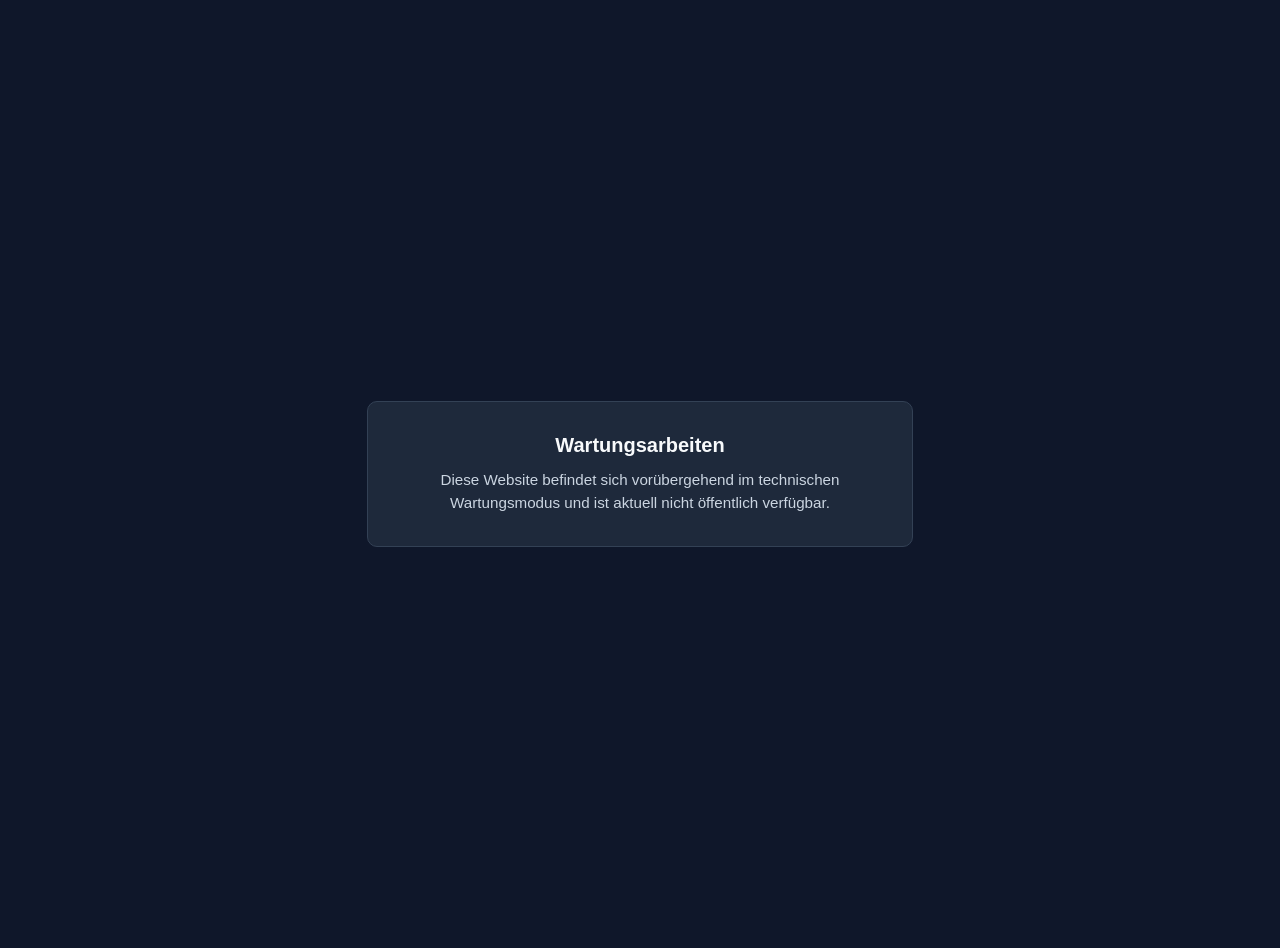
==== commit 008a7da4: "maintenance: temporary non-promotional placeholder; remove public commercial pages" ====
--- a/index.html
+++ b/index.html
@@ -1,868 +1,38 @@
 <!DOCTYPE html>
-<html lang="de" class="scroll-smooth">
+<html lang="de">
 <head>
   <meta charset="UTF-8">
   <meta name="viewport" content="width=device-width, initial-scale=1.0">
-  <title>Nevio Niebel | Softwareentwicklung, Automatisierung &amp; Daten-Pipelines</title>
-  <meta name="description" content="Softwareentwickler &amp; Data Engineer aus Salzgitter (Region Braunschweig / Deutschlandweit Remote). Spezialist für Prozessautomatisierung, API-Integrationen und robuste Daten-Pipelines direkt vom Entwickler.">
-  <meta name="keywords" content="Softwareentwickler Freelancer, Python Automatisierung, Datenbereinigung Salzgitter, API Integration Braunschweig, ETL Pipeline Niedersachsen, Data Engineer Freelancer, Nevio Niebel">
-  <meta name="author" content="Nevio Waldemar Niebel">
-  <meta name="robots" content="index, follow, max-snippet:-1, max-image-preview:large, max-video-preview:-1">
-  <link rel="canonical" href="https://nevioniebel.tech/">
-
-  <!-- Open Graph / Social Media -->
-  <meta property="og:type" content="website">
-  <meta property="og:url" content="https://nevioniebel.tech/">
-  <meta property="og:title" content="Nevio Niebel | Softwareentwicklung &amp; Datenautomatisierung">
-  <meta property="og:description" content="Schlüsselfertige Daten-Pipelines, API-Schnittstellen und Prozessautomatisierung für Unternehmen. Handwerklich sauber gebaut, direkt vom Entwickler.">
-  <meta property="og:image" content="https://nevioniebel.tech/assets/og_banner_ethiack.jpg">
-  <meta property="og:locale" content="de_DE">
-
-  <!-- Schema.org Structured Data for SEO & AI Search Engines (GEO) -->
-  <script type="application/ld+json">
-  {
-    "@context": "https://schema.org",
-    "@graph": [
-      {
-        "@type": "Person",
-        "@id": "https://nevioniebel.tech/#person",
-        "name": "Nevio Waldemar Niebel",
-        "jobTitle": "Softwareentwickler & Automation Engineer",
-        "url": "https://nevioniebel.tech",
-        "address": {
-          "@type": "PostalAddress",
-          "addressLocality": "Salzgitter",
-          "addressRegion": "Niedersachsen",
-          "addressCountry": "DE"
-        },
-        "sameAs": [
-          "https://github.com/NevioCore",
-          "https://www.freelancermap.de/profil/nevio-waldemar-niebel"
-        ],
-        "email": "dev@nevioniebel.tech",
-        "knowsAbout": [
-          "Python Development",
-          "Workflow Automation",
-          "FastAPI & Microservices",
-          "Data Pipelines & ETL",
-          "API Integration",
-          "Data Cleaning & Deduplication",
-          "Test-Driven Development"
-        ]
-      },
-      {
-        "@type": "ProfessionalService",
-        "@id": "https://nevioniebel.tech/#service",
-        "name": "Nevio Niebel Software Engineering & Automatisierung",
-        "url": "https://nevioniebel.tech",
-        "provider": { "@id": "https://nevioniebel.tech/#person" },
-        "address": {
-          "@type": "PostalAddress",
-          "addressLocality": "Salzgitter",
-          "addressRegion": "Niedersachsen",
-          "addressCountry": "DE"
-        },
-        "areaServed": [
-          {
-            "@type": "AdministrativeArea",
-            "name": "Salzgitter, Braunschweig, Wolfenbüttel, Peine, Goslar"
-          },
-          {
-            "@type": "Country",
-            "name": "Deutschland (Remote)"
-          }
-        ],
-        "description": "Individuelle Softwareentwicklung, maßgeschneiderte Daten-Pipelines, Büroautomatisierung und Schnittstellenanbindungen für mittelständische Unternehmen und Handwerksbetriebe."
-      }
-    ]
-  }
-  </script>
-
-  <link rel="stylesheet" href="style.css?v=7.1">
+  <meta name="robots" content="noindex, nofollow">
+  <title>Wartungsarbeiten | nevioniebel.tech</title>
+  <style>
+    body {
+      margin: 0;
+      min-height: 100vh;
+      display: flex;
+      align-items: center;
+      justify-content: center;
+      font-family: -apple-system, BlinkMacSystemFont, "Segoe UI", Roboto, sans-serif;
+      background: #0f172a;
+      color: #e2e8f0;
+      padding: 1.5rem;
+      text-align: center;
+    }
+    main {
+      max-width: 480px;
+      padding: 2rem;
+      border: 1px solid #334155;
+      border-radius: 10px;
+      background: #1e293b;
+    }
+    h1 { font-size: 1.25rem; margin: 0 0 0.75rem; color: #f8fafc; }
+    p { font-size: 0.95rem; line-height: 1.5; margin: 0; color: #cbd5e1; }
+  </style>
 </head>
-<body class="site-body">
-
-  <!-- Navigation Bar -->
-  <header class="navbar" id="top">
-    <div class="container nav-content">
-      <a href="index.html" class="brand">
-        <span class="brand-symbol">/&gt;</span>
-        <span class="brand-text">Nevio Niebel</span>
-      </a>
-      <nav class="nav-links" id="main-nav">
-        <a href="index.html" class="active">Startseite</a>
-        <a href="services.html">Leistungen</a>
-        <a href="pricing.html">Preise &amp; Pakete</a>
-        <a href="about.html">Über mich</a>
-        <a href="contact.html">Kontakt</a>
-      </nav>
-      <div class="nav-cta">
-        <a href="booking.html" class="btn btn-primary btn-sm">
-          Gespräch buchen
-        </a>
-      </div>
-    </div>
-  </header>
-
+<body>
   <main>
-    <!-- Hero Section (Clean, Authoritative Typography Layout - No Code Cards, No 3D Overkill) -->
-    <section class="hero-section">
-      <div class="container">
-        <div class="hero-content-single">
-          
-          <div class="hero-studio-tag">
-            Nevio Niebel • Softwareentwickler &amp; Automatisierung • Salzgitter, Region Braunschweig &amp; Remote DACH
-          </div>
-
-          <h1 class="hero-title">
-            Ich automatisiere wiederkehrende Aufgaben <br class="hero-br">
-            und verbinde Ihre Software.
-          </h1>
-
-          <p class="hero-subtitle">
-            Schluss mit Copy-Paste, fehlerhaften Tabellen und manuellen Zwischenschritten. Ich programmiere schlanke Schnittstellen und Daten-Pipelines, die Ihrem Team jede Woche Stunden an Routinearbeit abnehmen. Handwerklich sauber gebaut, testgetrieben abgesichert und schlüsselfertig übergeben.
-          </p>
-
-          <div class="hero-actions">
-            <a href="booking.html" class="btn btn-primary btn-lg">
-              <span>Projekt unverbindlich anfragen</span>
-              <svg width="18" height="18" viewBox="0 0 24 24" fill="none" stroke="currentColor" stroke-width="2"><path d="M5 12h14M12 5l7 7-7 7"/></svg>
-            </a>
-            <a href="#terminal-demo" class="btn btn-secondary btn-lg">
-              <span>Eigene Datei kostenlos prüfen ↓</span>
-            </a>
-          </div>
-
-          <!-- Trust Badges Strip with Clean SVG Icons -->
-          <div class="trust-strip">
-            <div class="trust-badge">
-              <svg class="badge-icon-svg" width="20" height="20" viewBox="0 0 24 24" fill="none" stroke="currentColor" stroke-width="2"><path d="M12 22s8-4 8-10V5l-8-3-8 3v7c0 6 8 10 8 10z"/></svg>
-              <div>
-                <strong>Datenschutzbewusst</strong>
-                <small>Clientseitige Dateiprüfung &amp; sparsame Datenübertragung</small>
-              </div>
-            </div>
-            <div class="trust-badge">
-              <svg class="badge-icon-svg" width="20" height="20" viewBox="0 0 24 24" fill="none" stroke="currentColor" stroke-width="2"><path d="M22 11.08V12a10 10 0 1 1-5.93-9.14"/><polyline points="22 4 12 14.01 9 11.01"/></svg>
-              <div>
-                <strong>Sorgfältig getestet</strong>
-                <small>Testgetriebene Entwicklung mit Pytest &amp; Unittests</small>
-              </div>
-            </div>
-            <div class="trust-badge">
-              <svg class="badge-icon-svg" width="20" height="20" viewBox="0 0 24 24" fill="none" stroke="currentColor" stroke-width="2"><circle cx="12" cy="12" r="10"/><polyline points="12 6 12 12 16 14"/></svg>
-              <div>
-                <strong>Schnelle Reaktionszeit</strong>
-                <small>Persönliche Rückmeldung an Werktagen meist &lt; 24h</small>
-              </div>
-            </div>
-            <div class="trust-badge">
-              <svg class="badge-icon-svg" width="20" height="20" viewBox="0 0 24 24" fill="none" stroke="currentColor" stroke-width="2"><path d="M17 21v-2a4 4 0 0 0-4-4H5a4 4 0 0 0-4 4v2"/><circle cx="9" cy="7" r="4"/><path d="M23 21v-2a4 4 0 0 0-3-3.87"/><path d="M16 3.13a4 4 0 0 1 0 7.75"/></svg>
-              <div>
-                <strong>Direkter Entwicklerkontakt</strong>
-                <small>Nevio Niebel (Salzgitter / Region Braunschweig)</small>
-              </div>
-            </div>
-          </div>
-
-        </div>
-      </div>
-    </section>
-
-    <!-- Interactive Data Lab (2 Strictly Separated Modes: File Audit vs. Automation Demo) -->
-    <section id="terminal-demo" class="section section-dark">
-      <div class="container">
-        <div class="section-header">
-          <span class="section-tag">Interaktives Datenlabor</span>
-          <h2 class="section-title">Echtes Handwerk: Erleben Sie, wie wir Daten bereinigen</h2>
-          <p class="section-subtitle">
-            Keine leeren Versprechungen: Prüfen Sie Ihre eigene Datei direkt clientseitig im Browser auf Dubletten und Zeichensatzfehler, oder betrachten Sie konkrete Automatisierungsbeispiele im Vorher-Nachher-Vergleich.
-          </p>
-        </div>
-
-        <div class="terminal-container">
-          <!-- Terminal Window Shell -->
-          <div class="terminal-window">
-            
-            <!-- Window Title Bar -->
-            <div class="terminal-bar">
-              <div class="terminal-dots">
-                <span class="dot dot-red"></span>
-                <span class="dot dot-yellow"></span>
-                <span class="dot dot-green"></span>
-              </div>
-              <span class="terminal-title">nevio@labor: ~/daten-und-effizienz-check</span>
-              <span class="terminal-badge" id="terminal-status-badge">Bereit</span>
-            </div>
-
-            <!-- Mode Switcher Tabs (2 Strictly Separated Functional Modes) -->
-            <div class="terminal-mode-bar" role="tablist" aria-label="Modus-Auswahl">
-              <button class="terminal-mode-btn active" id="tab-mode-audit" role="tab" aria-selected="true" aria-controls="view-audit" tabindex="0" onclick="switchTerminalMode('audit')">
-                <svg width="15" height="15" viewBox="0 0 24 24" fill="none" stroke="currentColor" stroke-width="2"><path d="M14 2H6a2 2 0 0 0-2 2v16a2 2 0 0 0 2 2h12a2 2 0 0 0 2-2V8z"/><polyline points="14 2 14 8 20 8"/><line x1="16" y1="13" x2="8" y2="13"/><line x1="16" y1="17" x2="8" y2="17"/><polyline points="10 9 9 9 8 9"/></svg>
-                <span>1. Eigene Datei prüfen (Kostenloser Audit)</span>
-              </button>
-              <button class="terminal-mode-btn" id="tab-mode-demo" role="tab" aria-selected="false" aria-controls="view-demo" tabindex="-1" onclick="switchTerminalMode('demo')">
-                <svg width="15" height="15" viewBox="0 0 24 24" fill="none" stroke="currentColor" stroke-width="2"><polygon points="13 2 3 14 12 14 11 22 21 10 12 10 13 2"/></svg>
-                <span>2. Automatisierung ansehen [DEMO-SIMULATION]</span>
-              </button>
-            </div>
-
-            <!-- ======================================================== -->
-            <!-- MODE 1: KOSTENLOSER DATEN-AUDIT (REAL CLIENT-SIDE ENGINE) -->
-            <!-- ======================================================== -->
-            <div id="view-audit" class="terminal-view-panel" role="tabpanel" aria-labelledby="tab-mode-audit" style="display: block;">
-              
-              <!-- Dropzone -->
-              <div class="audit-dropzone" id="audit-dropzone" onclick="triggerFileInput()" ondragover="handleDragOver(event)" ondragleave="handleDragLeave(event)" ondrop="handleFileDrop(event)">
-                <div class="dropzone-svg-icon">
-                  <svg width="44" height="44" viewBox="0 0 24 24" fill="none" stroke="currentColor" stroke-width="1.5"><path d="M21 15v4a2 2 0 0 1-2 2H5a2 2 0 0 1-2-2v-4"/><polyline points="17 8 12 3 7 8"/><line x1="12" y1="3" x2="12" y2="15"/></svg>
-                </div>
-                <div class="dropzone-title">CSV-, TSV-, JSON- oder Textdatei hier hineinziehen oder klicken</div>
-                <div class="dropzone-desc">
-                  Max. 25 MB. Unterstützt deutsche und internationale Zahlenformate, Trennzeichen in Anführungszeichen und mehrzeilige Datensätze.
-                </div>
-                <div class="dropzone-privacy-pill">
-                  <svg width="14" height="14" viewBox="0 0 24 24" fill="none" stroke="currentColor" stroke-width="2"><rect x="3" y="11" width="18" height="11" rx="2" ry="2"/><path d="M7 11V7a5 5 0 0 1 10 0v4"/></svg>
-                  <span>100% Sicher &amp; Lokal: Die Analyse erfolgt vollständig clientseitig in Ihrem Browser ohne Speicherung auf externen Servern.</span>
-                </div>
-                <input type="file" id="audit-file-input" accept=".csv,.tsv,.json,.txt" style="display: none;" onchange="handleFileSelect(event)">
-                
-                <div style="margin-top: 1.25rem;">
-                  <button type="button" class="btn btn-secondary btn-sm" onclick="event.stopPropagation(); loadSampleDataset();">
-                    🧪 Großhandels-Musterkatalog laden (14 Zeilen mit typischen Datenfehlern)
-                  </button>
-                </div>
-              </div>
-
-              <!-- Progress Box (Animated during check) -->
-              <div class="audit-progress-box" id="audit-progress-box" style="display: none;">
-                <div class="progress-spinner"></div>
-                <div class="progress-title" id="audit-progress-label">Analysiere Dateistruktur...</div>
-                <div class="progress-track">
-                  <div class="progress-fill" id="audit-progress-bar" style="width: 0%;"></div>
-                </div>
-              </div>
-
-              <!-- Results Dashboard (Shown after analysis) -->
-              <div class="audit-results-box" id="audit-results-box" style="display: none;">
-                
-                <div class="audit-results-header">
-                  <div>
-                    <span class="badge badge-success">✓ Analyse abgeschlossen</span>
-                    <h3 style="font-size: 1.35rem; margin: 0.5rem 0 0.2rem 0;" id="audit-res-filename">Dateiname.csv</h3>
-                    <p style="color: var(--color-text-secondary); font-size: 0.85rem; margin: 0;" id="audit-res-rowcount">0 Zeilen analysiert</p>
-                  </div>
-                  <button type="button" class="btn btn-outline btn-sm" onclick="resetAuditDropzone()">
-                    🔄 Andere Datei prüfen
-                  </button>
-                </div>
-
-                <!-- Metric Cards Grid -->
-                <div class="audit-metrics-grid">
-                  <div class="audit-metric-card">
-                    <div class="metric-num text-warn" id="audit-metric-dupes">0</div>
-                    <div class="metric-lbl">Redundante Dubletten (SHA-256)</div>
-                    <small>Identische Datensätze unter abweichenden Artikelnummern</small>
-                  </div>
-                  <div class="audit-metric-card">
-                    <div class="metric-num text-danger" id="audit-metric-encoding">0</div>
-                    <div class="metric-lbl">Korrumpierte Umlaute &amp; Zeichen</div>
-                    <small>UTF-8 / ISO Zeichensatzfehler (z. B. 'MÃ¼ller' statt 'Müller')</small>
-                  </div>
-                  <div class="audit-metric-card">
-                    <div class="metric-num text-warn" id="audit-metric-phones">0</div>
-                    <div class="metric-lbl">Inkonsistente Telefonnummern</div>
-                    <small>Nicht nach internationalem E.164-Standard formatiert</small>
-                  </div>
-                  <div class="audit-metric-card">
-                    <div class="metric-num text-info" id="audit-metric-missing">0</div>
-                    <div class="metric-lbl">Fehlende Pflichtangaben</div>
-                    <small>Leere Felder, fehlende Preise oder Beschreibungen</small>
-                  </div>
-                </div>
-
-                <!-- ROI & Time Loss Card (Transparent assumptions) -->
-                <div class="audit-roi-card">
-                  <div class="roi-calc-header">
-                    <h4>⏱️ Berechneter manueller Zeitaufwand &amp; Kostenverschwendung</h4>
-                    <span class="badge badge-outline">Transparente Modellrechnung</span>
-                  </div>
-                  <div class="roi-calc-grid">
-                    <div>
-                      <div class="roi-val" id="audit-res-hours">ca. 1,5 Std. / Monat</div>
-                      <div class="roi-lbl">Verlorene Arbeitszeit Ihres Teams</div>
-                    </div>
-                    <div>
-                      <div class="roi-val text-warn" id="audit-res-monthly-loss">ca. 68 € / Monat</div>
-                      <div class="roi-lbl">Monatliche Arbeitskosten (bei 45 €/h)</div>
-                    </div>
-                    <div>
-                      <div class="roi-val text-mint" id="audit-res-annual-loss">ca. 810 € / Jahr</div>
-                      <div class="roi-lbl">Vermeidbarer jährlicher Verlust</div>
-                    </div>
-                  </div>
-                  <div class="roi-note">
-                    <strong>Hinweis zur Berechnung:</strong> Die Fehleranzahl entspricht den exakt gemessenen Datenproblemen in Ihrer Datei. Der Zeitaufwand basiert auf einem vorsichtigen Richtwert von durchschnittlich 2 Minuten Recherche und manuellem Korrekturaufwand pro Fehlerfall.
-                  </div>
-                  <div id="audit-sample-note" style="display: none; margin-top: 0.5rem; font-size: 0.8rem; color: var(--color-mint);">
-                    ℹ️ Musterdatensatz: Zeigt 14 repräsentative Katalogzeilen mit typischen Zeichensatz- und Dublettenfehlern aus dem deutschen Großhandel.
-                  </div>
-                </div>
-
-                <!-- Action Buttons: Download Report & Cleaned File -->
-                <div class="audit-actions-bar">
-                  <button type="button" class="btn btn-secondary" onclick="downloadAuditReport()">
-                    <svg width="16" height="16" viewBox="0 0 24 24" fill="none" stroke="currentColor" stroke-width="2"><path d="M21 15v4a2 2 0 0 1-2 2H5a2 2 0 0 1-2-2v-4"/><polyline points="7 10 12 15 17 10"/><line x1="12" y1="15" x2="12" y2="3"/></svg>
-                    <span>Audit-Bericht herunterladen (.txt)</span>
-                  </button>
-                  <button type="button" class="btn btn-primary" onclick="downloadCleanedFile()">
-                    <svg width="16" height="16" viewBox="0 0 24 24" fill="none" stroke="currentColor" stroke-width="2"><polyline points="20 6 9 17 4 12"/></svg>
-                    <span>Bereinigte Datei herunterladen (.csv)</span>
-                  </button>
-                </div>
-
-                <!-- Optional Lead Capture for Free Expert Assessment (No Mailto Lock-In) -->
-                <div class="audit-lead-box" id="audit-lead-box">
-                  <div id="audit-lead-form-box">
-                    <h4 style="margin: 0 0 0.5rem 0; font-size: 1.15rem;">Möchten Sie diese Datenfehler künftig vollautomatisch verhindern?</h4>
-                    <p style="color: var(--color-text-secondary); font-size: 0.9rem; margin-bottom: 1.25rem;">
-                      Fordern Sie eine kostenlose, unverbindliche Ersteinschätzung an. Ich zeige Ihnen, wie sich dieser Datenstrom mit einer schlanken Python-Pipeline dauerhaft ohne manuelle Eingriffe automatisieren lässt.
-                    </p>
-                    <form onsubmit="handleAuditLeadSubmit(event); return false;">
-                      <div class="form-row">
-                        <div class="form-group">
-                          <label for="audit-lead-name">Ihr Name *</label>
-                          <input type="text" id="audit-lead-name" class="form-control" placeholder="z. B. Frank Meier" required>
-                        </div>
-                        <div class="form-group">
-                          <label for="audit-lead-company">Unternehmen *</label>
-                          <input type="text" id="audit-lead-company" class="form-control" placeholder="z. B. Meier Großhandel GmbH" required>
-                        </div>
-                      </div>
-                      <div class="form-group">
-                        <label for="audit-lead-email">Geschäftliche E-Mail-Adresse *</label>
-                        <input type="email" id="audit-lead-email" class="form-control" placeholder="meier@firma.de" required>
-                      </div>
-                      <div class="form-group">
-                        <label for="audit-lead-message">Kurze Problembeschreibung (bereits vorausgefüllt)</label>
-                        <textarea id="audit-lead-message" class="form-control" rows="2"></textarea>
-                      </div>
-                      <div class="form-group form-check" style="margin-top: 0.75rem;">
-                        <input type="checkbox" id="audit-lead-consent" required>
-                        <label for="audit-lead-consent" style="font-size: 0.8rem; color: var(--color-text-secondary);">
-                          Ich willige ein, dass Nevio Niebel meine Angaben zur Beantwortung dieser Anfrage verarbeitet. Kein Newsletter, kein Spam. Widerruf jederzeit möglich. (<a href="legal.html#datenschutz" target="_blank" style="color: var(--color-mint);">Datenschutz</a>)
-                        </label>
-                      </div>
-                      <button type="submit" class="btn btn-primary btn-block" style="margin-top: 1rem;">
-                        <span>Kostenlose Ersteinschätzung anfordern →</span>
-                      </button>
-                    </form>
-
-                    <!-- Transparent Fallback Box (shown if server delivery is unconfirmed) -->
-                    <div id="audit-lead-fallback-box" style="display: none; margin-top: 1.25rem; padding: 1.25rem; background: rgba(56, 189, 248, 0.08); border: 1px solid rgba(56, 189, 248, 0.3); border-radius: 0.75rem;">
-                      <h4 style="color: var(--color-cyan); margin-bottom: 0.4rem; font-size: 0.95rem;">ℹ️ Direkte E-Mail-Übermittlung</h4>
-                      <p style="color: var(--color-text-secondary); font-size: 0.85rem; line-height: 1.6; margin-bottom: 1rem;">
-                        Ihre Daten sind oben im Formular erhalten. Bitte senden Sie die vorbereitete Anfrage mit einem Klick per E-Mail an <strong style="color: var(--color-text-primary);">dev@nevioniebel.tech</strong> oder kopieren Sie den Text:
-                      </p>
-                      <div style="display: flex; gap: 0.75rem; flex-wrap: wrap;">
-                        <a id="audit-lead-fallback-mailto-btn" href="#" class="btn btn-primary btn-sm">✉️ Anfrage jetzt per E-Mail absenden</a>
-                        <button type="button" id="audit-lead-fallback-copy-btn" class="btn btn-outline btn-sm">📋 Text kopieren</button>
-                      </div>
-                    </div>
-                  </div>
-
-                  <!-- Lead Success State -->
-                  <div id="audit-lead-success-box" style="display: none; text-align: center; padding: 2rem;">
-                    <div style="font-size: 2.5rem; color: var(--color-mint); margin-bottom: 0.5rem;">✓</div>
-                    <h4 style="font-size: 1.3rem; margin-bottom: 0.5rem;">Vielen Dank für Ihre Anfrage!</h4>
-                    <p id="audit-lead-status-msg" style="color: var(--color-text-secondary); font-size: 0.95rem; max-width: 480px; margin: 0 auto 1.5rem auto;">
-                      Ihre Anfrage wurde vorbereitet (Referenz: <strong id="audit-lead-ref-code" class="highlight-mint">LEAD-REF</strong>). Klicken Sie unten auf den Button, um die Daten direkt per E-Mail an Nevio Niebel zu übermitteln. Ich prüfe Ihren Fall persönlich und melde mich innerhalb von 24h an Werktagen bei Ihnen.
-                    </p>
-                    <div style="display: flex; gap: 0.75rem; justify-content: center; flex-wrap: wrap;">
-                      <a id="audit-lead-mailto-btn" href="#" class="btn btn-primary btn-sm">✉️ Anfrage jetzt per E-Mail absenden</a>
-                      <a href="booking.html" class="btn btn-secondary btn-sm">Termin im Kalender vormerken</a>
-                    </div>
-                  </div>
-
-                </div>
-
-              </div>
-
-            </div>
-
-            <!-- ======================================================== -->
-            <!-- MODE 2: AUTOMATISIERUNG ANSEHEN [DEMO-SIMULATION]        -->
-            <!-- ======================================================== -->
-            <div id="view-demo" class="terminal-view-panel" role="tabpanel" aria-labelledby="tab-mode-demo" style="display: none;">
-              
-              <div style="text-align: center; margin-bottom: 2rem;">
-                <span class="badge badge-mint" style="font-size: 0.75rem;">[DEMO-SIMULATION]</span>
-                <h3 style="font-size: 1.4rem; margin-top: 0.5rem; margin-bottom: 0.4rem;">
-                  Vorher-Nachher-Vergleich: So entlastet Automatisierung Ihren Betrieb
-                </h3>
-                <p style="color: var(--color-text-secondary); font-size: 0.9rem; max-width: 640px; margin: 0 auto;">
-                  Hier sehen Sie 3 typische Alltagsszenarien aus mittelständischen Betrieben und wie eine schlanke Python-Lösung den manuellen Aufwand dauerhaft beseitigt.
-                </p>
-              </div>
-
-              <!-- 3 Workflow Comparison Cards -->
-              <div class="demo-workflows-grid">
-                
-                <!-- Card 1: Invoicing -->
-                <div class="demo-workflow-card">
-                  <div class="demo-workflow-header">
-                    <span class="demo-tag">Szenario 1 • Büro &amp; Buchhaltung</span>
-                    <h4>Rechnungen &amp; PDF-Belege verarbeiten</h4>
-                  </div>
-                  <div class="demo-comparison-box">
-                    <div class="demo-side demo-before">
-                      <div class="side-label text-danger">❌ Bisher (Manuell)</div>
-                      <p>Mitarbeiter öffnen jede PDF-Rechnung einzeln, tippen Beträge, USt-IdNr. und Rechnungsnummern von Hand in das Buchhaltungsprogramm ab. Tippfehler führen zu falschen Überweisungen.</p>
-                    </div>
-                    <div class="demo-side demo-after">
-                      <div class="side-label text-mint">⚙️ Automatisiert</div>
-                      <p>Ein Hintergrundskript scannt das Rechnungs-Postfach, liest alle Pflichtdaten nach § 14 UStG strukturiert aus, prüft Netto/MwSt/Brutto mathematisch und übergibt fertige DATEV-Buchungssätze.</p>
-                    </div>
-                  </div>
-                  <div class="demo-benefit-bar">
-                    <strong>Konkreter Nutzen:</strong> Signifikante Zeitersparnis bei der vorbereitenden Buchhaltung und Vermeidung von manuellen Übertragungsfehlern.
-                  </div>
-                </div>
-
-                <!-- Card 2: Catalog Data -->
-                <div class="demo-workflow-card">
-                  <div class="demo-workflow-header">
-                    <span class="demo-tag">Szenario 2 • Handel &amp; Artikel</span>
-                    <h4>Großhändler-Kataloge &amp; Datanorm bereinigen</h4>
-                  </div>
-                  <div class="demo-comparison-box">
-                    <div class="demo-side demo-before">
-                      <div class="side-label text-danger">❌ Bisher (Manuell)</div>
-                      <p>Lieferanten senden Preislisten mit kaputten Umlauten (z. B. 'MÃ¼ller'), doppelten Artikeln und abweichenden Spalten. Vor dem Import in WaWi oder Shop müssen Tabellen stundenlang manuell repariert werden.</p>
-                    </div>
-                    <div class="demo-side demo-after">
-                      <div class="side-label text-mint">⚙️ Automatisiert</div>
-                      <p>Ein automatischer Validator prüft 5.000 Artikelzeilen in unter 2 Sekunden. SHA-256 Hashing filtert Dubletten kollisionsfrei heraus, Zeichensätze werden repariert und Preise standardisiert.</p>
-                    </div>
-                  </div>
-                  <div class="demo-benefit-bar">
-                    <strong>Konkreter Nutzen:</strong> Konsistente Preise im System, verringertes Fehlerrisiko und spürbare Entlastung von manueller Tabellenkorrektur.
-                  </div>
-                </div>
-
-                <!-- Card 3: API Integration -->
-                <div class="demo-workflow-card">
-                  <div class="demo-workflow-header">
-                    <span class="demo-tag">Szenario 3 • Systemintegration</span>
-                    <h4>Webshop, WaWi &amp; CRM synchronisieren</h4>
-                  </div>
-                  <div class="demo-comparison-box">
-                    <div class="demo-side demo-before">
-                      <div class="side-label text-danger">❌ Bisher (Manuell)</div>
-                      <p>Programme arbeiten isoliert. Bestellungen aus dem Webshop (Shopware/Shopify) müssen manuell in die Warenwirtschaft übertragen werden. Bestände weichen ab, Lieferungen verzögern sich.</p>
-                    </div>
-                    <div class="demo-side demo-after">
-                      <div class="side-label text-mint">⚙️ Automatisiert</div>
-                      <p>Ein asynchroner FastAPI-Konnektor verbindet die Systeme über sichere Webhooks. Eingehende Aufträge werden in Millisekunden transaktionssicher verbucht – inklusive automatischem Retry bei Netzausfall.</p>
-                    </div>
-                  </div>
-                  <div class="demo-benefit-bar">
-                    <strong>Konkreter Nutzen:</strong> Schnellere Auftragsabwicklung, keine Doppelarbeiten, verlässliche Bestände in Echtzeit.
-                  </div>
-                </div>
-
-              </div>
-
-              <!-- Tech Details Note -->
-              <div style="margin-top: 1.5rem; text-align: center; padding: 1rem; background: var(--color-surface); border: 1px solid var(--color-border); border-radius: 0.75rem; font-size: 0.85rem; color: var(--color-text-secondary);">
-                <span>🛠️ <strong>Echte Code-Basis:</strong> Python 3 (Standardbibliothek-First) • FastAPI • SQLite / PostgreSQL • Pytest abgesichert. Belegbare Referenz: <code style="color: var(--color-mint);">samples/fastapi_database_sync_sample.py</code> (5/5 Unittests bestanden).</span>
-              </div>
-
-            </div>
-
-          </div>
-
-          <!-- Synchronized Direct Offer Card Directly Below Terminal Window -->
-          <div class="terminal-offer-card" id="terminal-offer-card">
-            <div class="offer-info">
-              <div class="offer-header">
-                <span class="offer-badge" id="offer-badge">Paket 1 • Schnelle Ergebnisse</span>
-              </div>
-              <h3 class="offer-title" id="offer-title">Datenprüfung &amp; Bereinigung</h3>
-              <p class="offer-desc" id="offer-desc">
-                Einmalige Analyse und Bereinigung fehlerhafter Datensätze, Adressbestände oder Artikelkataloge. Inklusive ausführlichem Prüfbericht, bereinigter CSV/Excel-Datei und konkreten Empfehlungen.
-              </p>
-              <ul class="offer-features" id="offer-features">
-                <li><span>✓</span> Kollisionsfreie SHA-256 Deduplizierung über Datensatzmerkmale</li>
-                <li><span>✓</span> Vollständige Reparatur defekter Zeichensätze (UTF-8 / ISO-8859)</li>
-                <li><span>✓</span> Normalisierung von Telefonnummern (E.164) und Adressfeldern</li>
-                <li><span>✓</span> Neutralisierung potenzieller Formelinjektionen (OWASP-konform)</li>
-                <li><span>✓</span> Bereitstellung schlüsselfertiger, direkt importierbarer Daten</li>
-              </ul>
-            </div>
-            
-            <div class="offer-cta-box">
-              <div class="offer-price-tag" id="offer-price-tag">350 €</div>
-              <div class="offer-price-sub" id="offer-price-sub">Festpreis (schlüsselfertige Bereinigung)</div>
-              <a href="booking.html?pkg=Paket+1:+Datenprüfung+und+Bereinigung+(350+€)" class="btn btn-primary btn-block btn-lg" id="offer-cta-btn">
-                Jetzt unverbindlich anfragen →
-              </a>
-              <div style="margin-top: 1rem; font-size: 0.75rem; color: var(--color-text-muted);">
-                Zahlungsbedingungen nach individuellem Angebot
-              </div>
-            </div>
-          </div>
-
-        </div>
-      </div>
-    </section>
-
-    <!-- Standardized Pricing & Packages Catalog (Pakete 1 - 4 + Retainer + Consulting) -->
-    <section class="section">
-      <div class="container">
-        <div class="section-header">
-          <span class="section-tag">Verständliche Dienstleistungen</span>
-          <h2 class="section-title">Klare Lösungen für echte Unternehmen</h2>
-          <p class="section-subtitle">
-            Keine unverständlichen IT-Fachbegriffe, sondern konkrete Entlastung für Ihren Geschäftsalltag. Wir lösen wiederkehrende Engpässe mit schlanker, maßgeschneiderter Software zu fairen Festpreisen.
-          </p>
-        </div>
-
-        <div class="solutions-grid">
-          
-          <!-- Paket 1 -->
-          <div class="solution-card">
-            <div class="solution-body">
-              <span class="solution-category">Paket 1 • Festpreis</span>
-              <div class="solution-price">350 €</div>
-              <h3 class="solution-title">Datenprüfung &amp; Bereinigung</h3>
-              <p class="solution-desc">
-                Einmalige Prüfung und Bereinigung fehlerhafter Datensätze, Adressbestände oder Artikelkataloge. Beseitigt Dubletten, defekte Umlaute und unvollständige Felder.
-              </p>
-              <div class="solution-tags">
-                <span>SHA-256 Dedupe</span>
-                <span>Umlaut-Korrektur</span>
-                <span>E.164 Telefon</span>
-                <span>CSV / Excel Export</span>
-              </div>
-              <a href="booking.html?pkg=Paket+1:+Datenprüfung+und+Bereinigung+(350+€)" class="btn btn-secondary btn-sm" style="margin-top: auto;">Paket 1 anfragen →</a>
-            </div>
-          </div>
-
-          <!-- Paket 2 -->
-          <div class="solution-card">
-            <div class="solution-body">
-              <span class="solution-category">Paket 2 • Festpreis</span>
-              <div class="solution-price">ab 450 €</div>
-              <h3 class="solution-title">Routine-Automatisierung</h3>
-              <p class="solution-desc">
-                Regelmäßig anfallende Büroaufgaben, Rechnungs-PDFs, E-Mail-Anhänge oder Tabellen automatisch erfassen und ablegen. Schluss mit manuellem Abtippen und Copy-Paste.
-              </p>
-              <div class="solution-tags">
-                <span>PDF-Extraktion</span>
-                <span>Postfach-Scan</span>
-                <span>DATEV / sevdesk</span>
-                <span>Excel-Abgleiche</span>
-              </div>
-              <a href="booking.html?pkg=Paket+2:+Routine-Automatisierung+(ab+450+€)" class="btn btn-secondary btn-sm" style="margin-top: auto;">Paket 2 anfragen →</a>
-            </div>
-          </div>
-
-          <!-- Paket 3 (Featured) -->
-          <div class="solution-card solution-featured">
-            <div class="featured-tag">Schlüsselfertig</div>
-            <div class="solution-body">
-              <span class="solution-category">Paket 3 • Festpreis</span>
-              <div class="solution-price">ab 850 €</div>
-              <h3 class="solution-title">Schnittstellen &amp; Systeme verbinden</h3>
-              <p class="solution-desc">
-                Direkte Anbindung zwischen Webshop, Buchhaltung, CRM und Warenwirtschaft. Asynchrone REST-APIs, Webhooks, Dateisynchronisation und Docker-Setup.
-              </p>
-              <div class="solution-tags">
-                <span>FastAPI / Python</span>
-                <span>Webhooks</span>
-                <span>Shopware / WaWi</span>
-                <span>Docker Container</span>
-              </div>
-              <a href="booking.html?pkg=Paket+3:+Schnittstellen+und+Systeme+verbinden+(ab+850+€)" class="btn btn-primary btn-sm" style="margin-top: auto;">Paket 3 anfragen →</a>
-            </div>
-          </div>
-
-          <!-- Paket 4 -->
-          <div class="solution-card">
-            <div class="solution-body">
-              <span class="solution-category">Paket 4 • Nach Aufwand</span>
-              <div class="solution-price">95 € <span style="font-size: 0.9rem; font-weight: normal; color: var(--color-text-secondary);">/ Std.</span></div>
-              <h3 class="solution-title">Individuelle Softwareentwicklung</h3>
-              <p class="solution-desc">
-                Maßgeschneiderte Softwareentwicklung, Backend-Entwicklung, Refactoring von Altsystemen oder Code-Reviews für Ihr bestehendes Inhouse-Team.
-              </p>
-              <div class="solution-tags">
-                <span>Python Backend</span>
-                <span>Code-Reviews</span>
-                <span>Architekturberatung</span>
-                <span>Salzgitter &amp; Remote</span>
-              </div>
-              <a href="booking.html?pkg=Paket+4:+Individuelle+Softwareentwicklung+(95+€/h)" class="btn btn-secondary btn-sm" style="margin-top: auto;">Projekt besprechen →</a>
-            </div>
-          </div>
-
-          <!-- Retainer -->
-          <div class="solution-card">
-            <div class="solution-body">
-              <span class="solution-category">Retainer • Monatlich kündbar</span>
-              <div class="solution-price">ab 190 € <span style="font-size: 0.9rem; font-weight: normal; color: var(--color-text-secondary);">/ Mo.</span></div>
-              <h3 class="solution-title">Wartung &amp; laufende Betreuung</h3>
-              <p class="solution-desc">
-                Zuverlässiges Monitoring, schnelle Anpassungen bei API-Änderungen und kontinuierliche Wartung Ihrer Automatisierungen mit verlässlicher Reaktionszeit.
-              </p>
-              <div class="solution-tags">
-                <span>Monitoring &amp; Pings</span>
-                <span>API-Updates</span>
-                <span>Monatlich kündbar</span>
-                <span>Feste Ansprechperson</span>
-              </div>
-              <a href="booking.html?pkg=Retainer:+Wartung+und+laufende+Betreuung+(ab+190+€/Mo.)" class="btn btn-secondary btn-sm" style="margin-top: auto;">Retainer anfragen →</a>
-            </div>
-          </div>
-
-          <!-- Spezialprojekte -->
-          <div class="solution-card">
-            <div class="solution-body">
-              <span class="solution-category">Consulting &amp; Beratung</span>
-              <div class="solution-price">Kostenlos</div>
-              <h3 class="solution-title">Unverbindliches Erstgespräch</h3>
-              <p class="solution-desc">
-                Sie möchten klären, ob sich eine Automatisierung für Ihren konkreten Fall rechnet? In 15 Minuten prüfen wir gemeinsam Machbarkeit und Wirtschaftlichkeit.
-              </p>
-              <div class="solution-tags">
-                <span>15 Min. Call</span>
-                <span>Ehrliche Einschätzung</span>
-                <span>Kein Verkaufsdruck</span>
-                <span>Transparenter Festpreis</span>
-              </div>
-              <a href="booking.html?pkg=Individuelle+Anfrage+/+Consulting+(95+€/h)" class="btn btn-primary btn-sm" style="margin-top: auto;">Termin reservieren →</a>
-            </div>
-          </div>
-
-        </div>
-
-      </div>
-    </section>
-
-    <!-- Interactive ROI & Amortization Calculator (Clean 2-Column Layout, 5 Inputs) -->
-    <section class="section section-dark">
-      <div class="container">
-        <div class="roi-calculator-box">
-          <div style="text-align: center; max-width: 680px; margin: 0 auto 2.5rem;">
-            <span class="section-tag">Wirtschaftlichkeitsanalyse</span>
-            <h2 style="font-size: 2rem; margin-top: 0.5rem; margin-bottom: 0.75rem;">
-              Berechnen Sie das <span class="highlight-mint">Einsparpotenzial</span> für Ihren Betrieb
-            </h2>
-            <p style="color: var(--color-text-secondary); font-size: 0.95rem;">
-              Wie viel Zeit und Geld bindet Ihr Team monatlich mit manueller Dateneingabe, Copy-Paste oder fehleranfälligen Tabellen? Schieben Sie die Regler für eine realistische Modellrechnung:
-            </p>
-          </div>
-
-          <div class="roi-grid">
-            <div class="roi-controls">
-              
-              <div class="roi-slider-group">
-                <div class="roi-slider-header">
-                  <span>Wöchentlicher manueller Zeitaufwand:</span>
-                  <span class="roi-slider-val" id="roi-hours-val">10 Std. / Woche</span>
-                </div>
-                <input type="range" min="2" max="40" step="1" value="10" class="roi-range" id="roi-hours">
-                <small style="color: var(--color-text-muted); font-size: 0.8rem;">Zeit Ihres Teams für CSV-Bereinigung, Portal-Abgleiche &amp; manuelle Updates</small>
-              </div>
-
-              <div class="roi-slider-group">
-                <div class="roi-slider-header">
-                  <span>Kalkulatorischer Stundensatz:</span>
-                  <span class="roi-slider-val" id="roi-rate-val">45 € / Std.</span>
-                </div>
-                <input type="range" min="25" max="120" step="5" value="45" class="roi-range" id="roi-rate">
-                <small style="color: var(--color-text-muted); font-size: 0.8rem;">Durchschnittliche interne Bruttokosten pro Mitarbeiter-Stunde</small>
-              </div>
-
-              <div class="roi-slider-group">
-                <div class="roi-slider-header">
-                  <span>Angestrebte Automatisierungsquote:</span>
-                  <span class="roi-slider-val" id="roi-automation-val">75 % (Restprüfung: 25 %)</span>
-                </div>
-                <input type="range" min="20" max="90" step="5" value="75" class="roi-range" id="roi-automation">
-                <small style="color: var(--color-text-muted); font-size: 0.8rem;">Verbleibende Prozent verbleiben als menschliche Stichproben- &amp; Ausnahmebehandlung</small>
-              </div>
-
-              <div class="roi-params-row">
-                <div class="roi-slider-group">
-                  <div class="roi-slider-header">
-                    <span style="font-size: 0.85rem;">Einmaliges Setup:</span>
-                    <span class="roi-slider-val" id="roi-setup-val" style="font-size: 0.95rem;">850 €</span>
-                  </div>
-                  <input type="range" min="350" max="2500" step="50" value="850" class="roi-range" id="roi-setup">
-                </div>
-                <div class="roi-slider-group">
-                  <div class="roi-slider-header">
-                    <span style="font-size: 0.85rem;">Wartung / Betrieb:</span>
-                    <span class="roi-slider-val" id="roi-maintenance-val" style="font-size: 0.95rem;">300 € / Jahr</span>
-                  </div>
-                  <input type="range" min="0" max="1200" step="50" value="300" class="roi-range" id="roi-maintenance">
-                </div>
-              </div>
-
-            </div>
-
-            <div class="roi-results-card">
-              <div class="roi-stat-row">
-                <span class="roi-stat-label">Bisherige monatliche Arbeitskosten:</span>
-                <span class="roi-stat-val" id="roi-cost-monthly">1.890 € / Mo.</span>
-              </div>
-              <div class="roi-stat-row">
-                <span class="roi-stat-label">Einmalige Implementierung:</span>
-                <span class="roi-stat-val" id="roi-res-setup">850 €</span>
-              </div>
-              <div class="roi-stat-row">
-                <span class="roi-stat-label">Geschätzter Break-Even:</span>
-                <span class="roi-stat-val highlight" id="roi-breakeven-days">ca. 1,1 Monate</span>
-              </div>
-              <div class="roi-stat-row" style="border-bottom: none; padding-bottom: 0;">
-                <span class="roi-stat-label">Geschätzte Netto-Ersparnis im 1. Jahr:</span>
-                <span class="roi-stat-val highlight" id="roi-yearly-savings">ca. 15.874 €</span>
-              </div>
-
-              <p style="font-size: 0.72rem; color: var(--color-text-muted); line-height: 1.4; margin-top: 0.75rem;">
-                * Modellrechnung basierend auf Ihren Annahmen, keine Erfolgsgarantie. Realistische Modellierung unter Berücksichtigung von Einrichtungs- und laufenden Betriebskosten.
-              </p>
-
-              <div style="margin-top: 1rem;">
-                <a href="booking.html?pkg=Paket+3:+Schnittstellen+und+Systeme+verbinden+(ab+850+€)" class="btn btn-primary btn-block" id="roi-cta-btn">
-                  Unverbindliches Angebot anfragen →
-                </a>
-              </div>
-            </div>
-          </div>
-        </div>
-      </div>
-    </section>
-
-    <!-- Unser Versprechen: Handwerk, Fairness & Transparenz -->
-    <section class="section">
-      <div class="container">
-        <div class="section-header">
-          <span class="section-tag">Unser Versprechen</span>
-          <h2 class="section-title">Warum eine Zusammenarbeit für Sie ein echtes Plus ist</h2>
-          <p class="section-subtitle">
-            Ich möchte nicht einfach Stunden abrechnen – ich möchte, dass Ihr Unternehmen spürbar mehr Zeit, weniger Fehler und einen klaren wirtschaftlichen Nutzen aus der Software zieht.
-          </p>
-        </div>
-
-        <div class="principles-grid">
-          
-          <div class="principle-card">
-            <div class="principle-icon">🤝</div>
-            <h3 class="principle-title">Faire Partnerschaft auf Augenhöhe</h3>
-            <p class="principle-desc">
-              Keine aufgeblähten IT-Großprojekte und keine versteckten Kosten. Sie investieren einmalig in ein Werkzeug, das sich nachweisbar für Sie rechnet. Sollte eine Automatisierung für Ihren konkreten Fall wirtschaftlich keinen Sinn ergeben, sage ich Ihnen das offen und ehrlich im ersten Gespräch.
-            </p>
-          </div>
-
-          <div class="principle-card">
-            <div class="principle-icon">🛡️</div>
-            <h3 class="principle-title">Transparente Zahlungsbedingungen</h3>
-            <p class="principle-desc">
-              Anzahlung und Zahlungsbedingungen nach individuellem Angebot und Vereinbarung. Nachbesserungen bei Mängeln nach gesetzlichen Vorgaben bzw. Vereinbarung.
-            </p>
-          </div>
-
-          <div class="principle-card">
-            <div class="principle-icon">⏱️</div>
-            <h3 class="principle-title">Schluss mit frustrierender Routine-Arbeit</h3>
-            <p class="principle-desc">
-              Ihre Fachkräfte wurden eingestellt, um Kunden zu beraten, Aufträge abzuwickeln und Wertschöpfung zu betreiben – nicht, um Artikelnummern, Preise oder Tabellenzeilen manuell abzutippen. Ich befreie Ihr Team von stumpfer Fleißarbeit, damit Sie sich wieder auf Ihr Kerngeschäft konzentrieren können.
-            </p>
-          </div>
-
-          <div class="principle-card">
-            <div class="principle-icon">📍</div>
-            <h3 class="principle-title">Regionaler Ansprechpartner aus Salzgitter</h3>
-            <p class="principle-desc">
-              Kein Callcenter, keine anonyme Agentur und kein Stille-Post-Prinzip. Sie sprechen direkt mit mir – ansässig in Salzgitter, regional im Raum Braunschweig, Wolfenbüttel, Peine und Goslar sowie deutschlandweit remote für Sie im Einsatz.
-            </p>
-          </div>
-
-        </div>
-      </div>
-    </section>
-
-    <!-- Call to Action Banner -->
-    <section class="section section-dark" style="border-top: 1px solid var(--color-border); border-bottom: 1px solid var(--color-border);">
-      <div class="container" style="text-align: center; max-width: 800px;">
-        <span class="section-tag">Projekt besprechen</span>
-        <h2 class="section-title">Haben Sie einen konkreten Prozess- oder Schnittstellenengpass?</h2>
-        <p class="section-subtitle" style="margin-bottom: 2.5rem;">
-          Lassen Sie uns unverbindlich 15 Minuten über Ihre Anforderungen sprechen. Ich erstelle Ihnen ein transparentes Festpreisangebot ohne versteckte Zusatzkosten.
-        </p>
-        <div style="display: flex; gap: 1rem; justify-content: center; flex-wrap: wrap;">
-          <a href="booking.html" class="btn btn-primary btn-lg">
-            <span>Termin unverbindlich anfragen</span>
-            <svg width="18" height="18" viewBox="0 0 24 24" fill="none" stroke="currentColor" stroke-width="2"><path d="M5 12h14M12 5l7 7-7 7"/></svg>
-          </a>
-          <a href="contact.html" class="btn btn-secondary btn-lg">
-            <span>Direkte Nachricht senden</span>
-          </a>
-        </div>
-      </div>
-    </section>
+    <h1>Wartungsarbeiten</h1>
+    <p>Diese Website befindet sich vorübergehend im technischen Wartungsmodus und ist aktuell nicht öffentlich verfügbar.</p>
   </main>
-
-  <!-- Global Footer -->
-  <footer class="footer">
-    <div class="container footer-content">
-      <div class="footer-brand-col">
-        <a href="index.html" class="brand">
-          <span class="brand-symbol">/&gt;</span>
-          <span class="brand-text">Nevio Niebel</span>
-        </a>
-        <p class="footer-desc">
-          Softwareentwickler &amp; Automation Engineer aus Salzgitter (Region Braunschweig / Deutschlandweit Remote). Maßgeschneiderte Daten-Pipelines, Büroautomatisierung und API-Schnittstellen.
-        </p>
-        <p class="footer-sub">
-          Ordnungsgemäße B2B-Abrechnung für Unternehmen in Deutschland, Österreich und der Schweiz (DACH).
-        </p>
-      </div>
-
-      <div class="footer-links">
-        <div>
-          <h4>Navigation</h4>
-          <a href="index.html">Startseite</a>
-          <a href="services.html">Leistungen &amp; Pakete</a>
-          <a href="pricing.html">Preise &amp; ROI</a>
-          <a href="about.html">Über mich</a>
-          <a href="contact.html">Kontakt</a>
-        </div>
-
-        <div>
-          <h4>Lösungen</h4>
-          <a href="services.html#buero">Paket 1: Datenprüfung</a>
-          <a href="services.html#buero">Paket 2: Büro-Routine</a>
-          <a href="services.html#api">Paket 3: Schnittstellen</a>
-          <a href="services.html#custom">Paket 4: Softwareentwicklung</a>
-          <a href="services.html#wartung">Retainer: Wartung</a>
-        </div>
-
-        <div>
-          <h4>Rechtliches &amp; Profil</h4>
-          <a href="legal.html#impressum">Impressum (§ 5 DDG)</a>
-          <a href="legal.html#datenschutz">Datenschutz (DSGVO)</a>
-          <a href="https://github.com/NevioCore" target="_blank" rel="noopener noreferrer">GitHub (@NevioCore)</a>
-          <a href="https://www.freelancermap.de/profil/nevio-waldemar-niebel" target="_blank" rel="noopener noreferrer">freelancermap Profil</a>
-          <a href="llms.txt">AI Search Spec (llms.txt)</a>
-        </div>
-      </div>
-    </div>
-  </footer>
-
-  <script src="app.js?v=7.1"></script>
 </body>
 </html>
